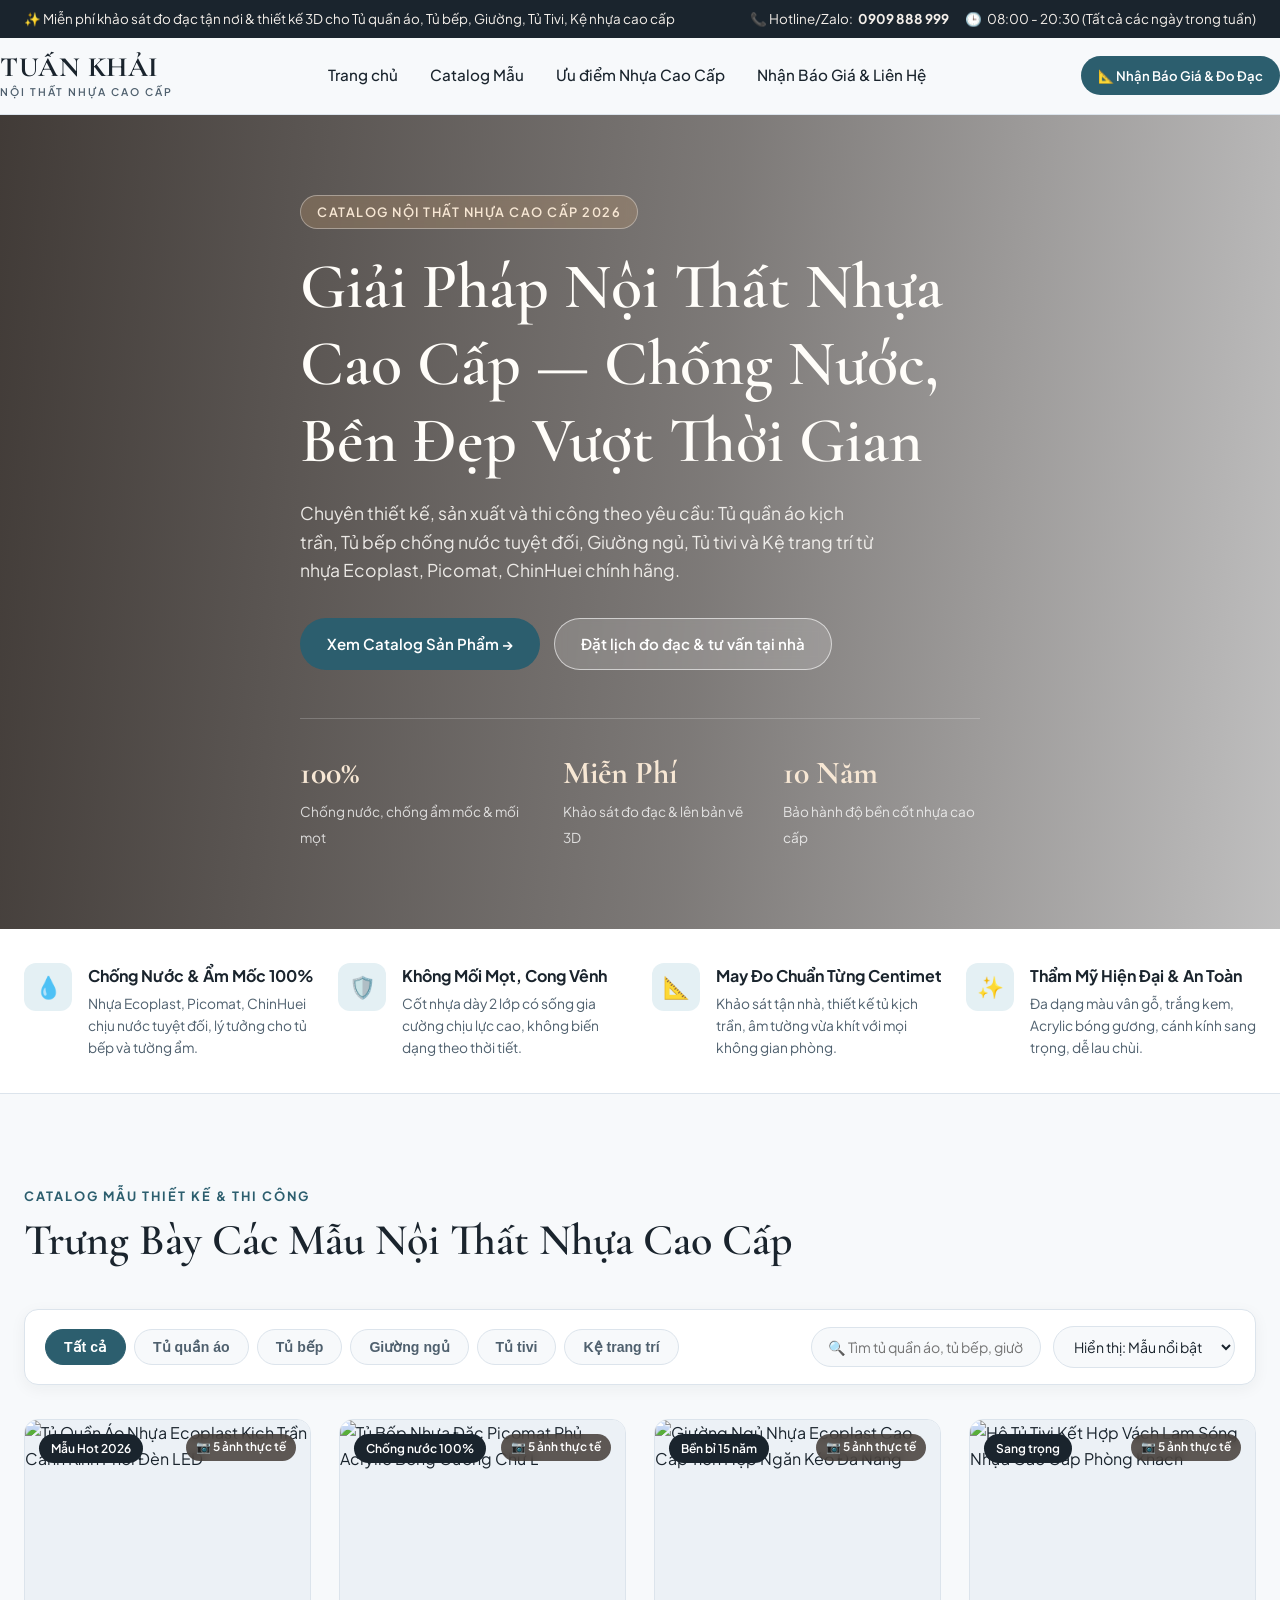
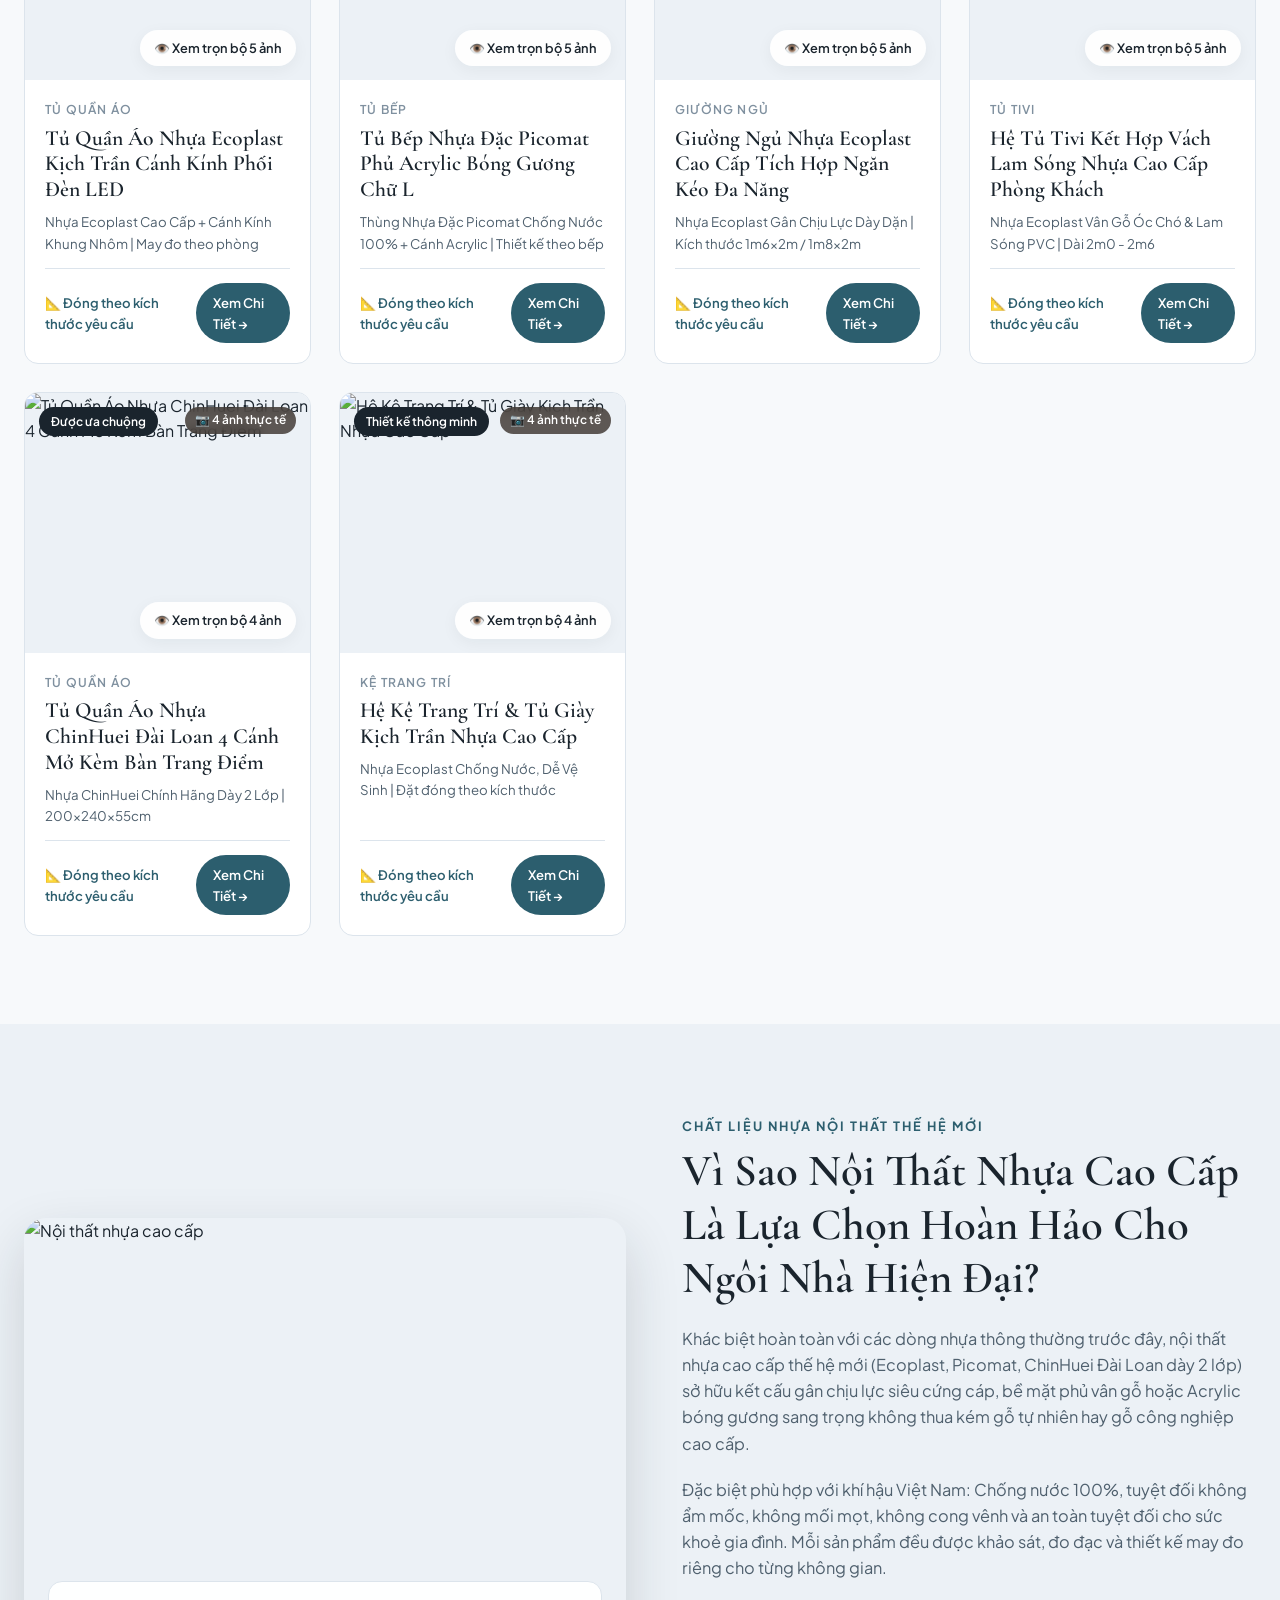
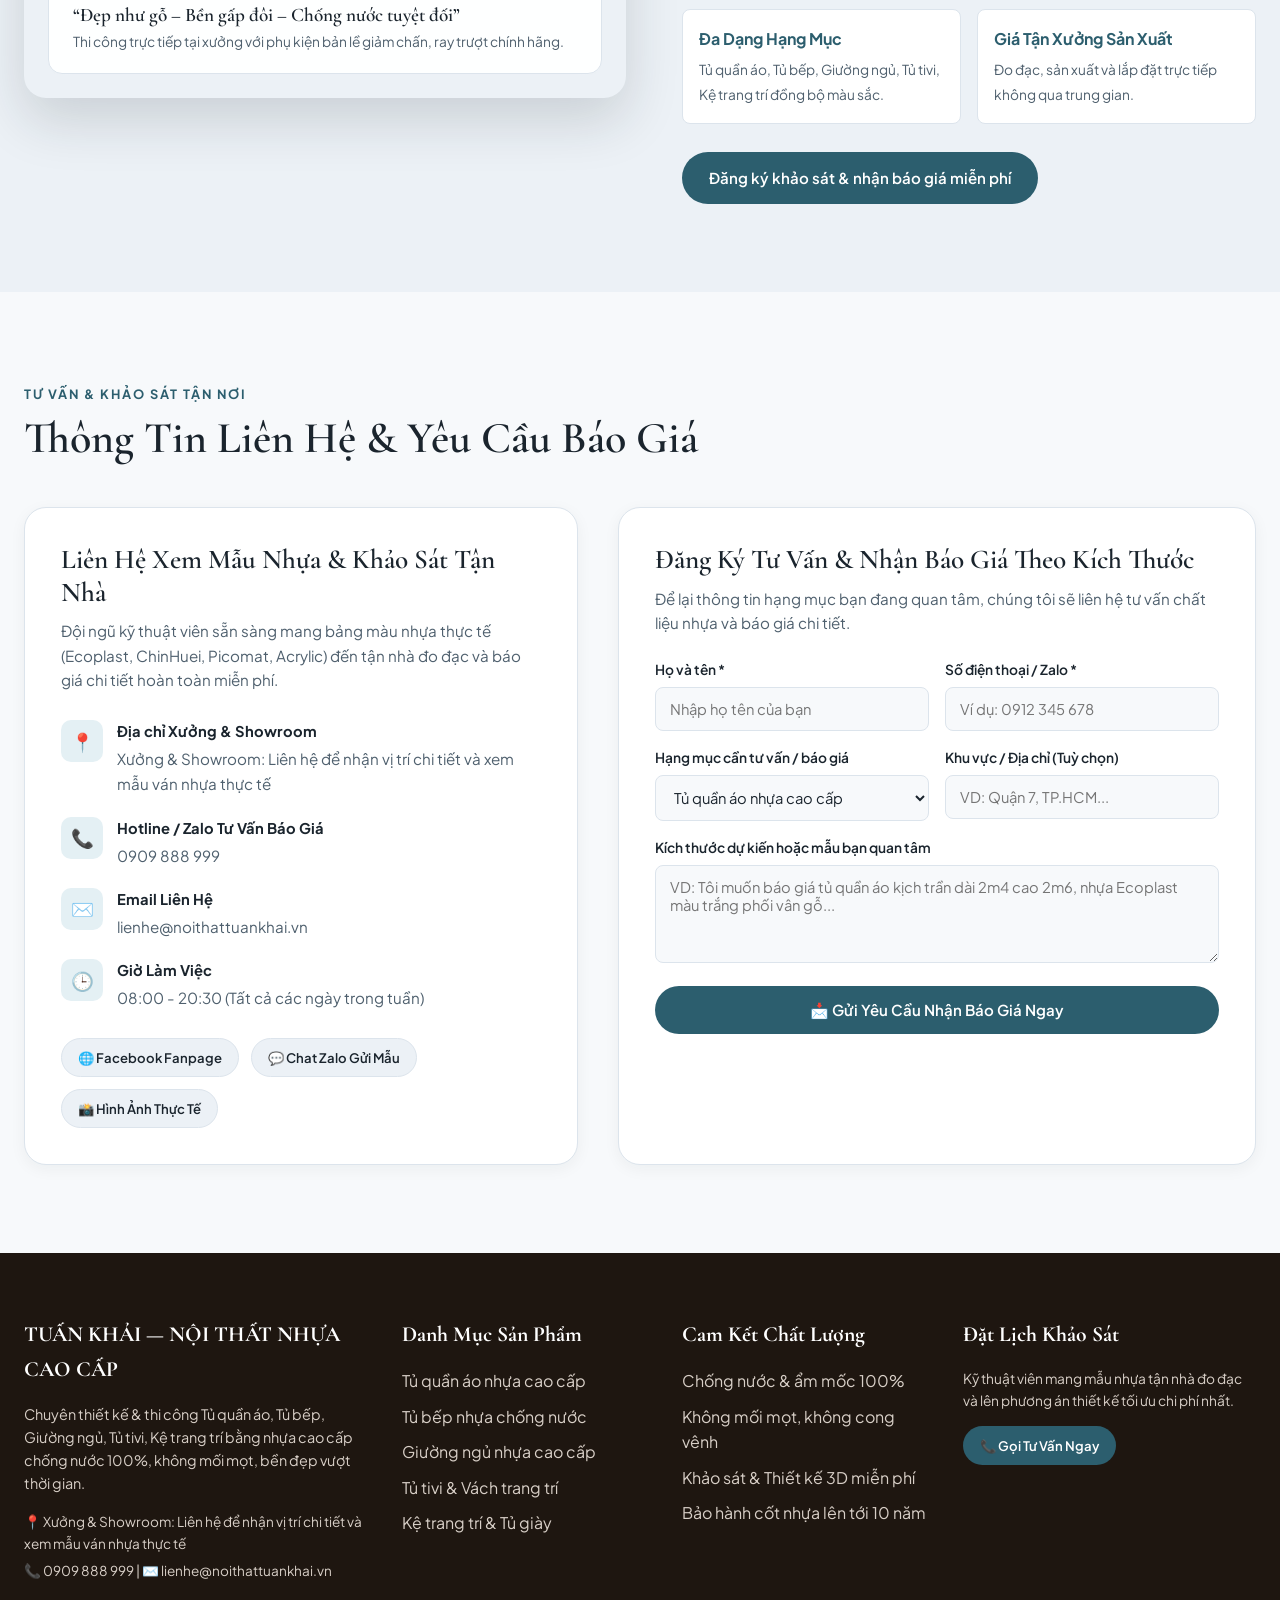
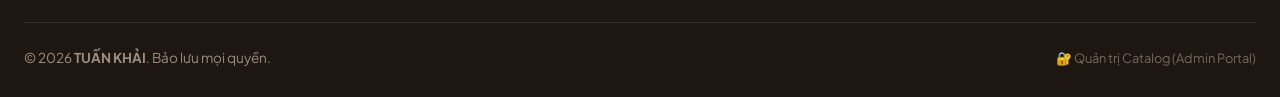
==== index.html @ 94fc36b9 "Add files via upload" ====
<!DOCTYPE html>
<html lang="vi">
<head>
  <meta charset="UTF-8" />
  <meta name="viewport" content="width=device-width, initial-scale=1.0" />
  <title id="pageTitle">TUẤN KHẢI — Catalog Nội Thất Nhựa Cao Cấp</title>
  <link rel="preconnect" href="https://fonts.googleapis.com">
  <link rel="preconnect" href="https://fonts.gstatic.com" crossorigin>
  <link href="https://fonts.googleapis.com/css2?family=Cormorant+Garamond:ital,wght@0,600;0,700;1,600&family=Plus+Jakarta+Sans:wght@400;500;600;700&display=swap" rel="stylesheet">
  <link rel="stylesheet" href="styles.css" />
</head>
<body>

  <!-- Top Announcement Bar -->
  <div class="topbar">
    <div class="container topbar-inner">
      <div id="topbarPromo">✨ Miễn phí khảo sát đo đạc tận nơi & thiết kế 3D cho Tủ quần áo, Tủ bếp, Giường, Tủ Tivi, Kệ nhựa cao cấp</div>
      <div class="topbar-contact">
        <span>📞 Hotline/Zalo: <strong id="topbarPhone">0909 888 999</strong></span>
        <span>🕒 <span id="topbarHours">08:00 - 20:30 (T2 - CN)</span></span>
      </div>
    </div>
  </div>

  <!-- Header & Navigation -->
  <header class="header">
    <div class="container navbar">
      <a href="#home" class="brand-logo">
        <img id="brandLogoImg" src="" alt="Logo" style="display: none;" />
        <div>
          <span id="brandNameText">TUẤN KHẢI</span>
          <span class="brand-subtitle" id="brandTaglineText">NỘI THẤT NHỰA CAO CẤP</span>
        </div>
      </a>

      <nav class="nav-links">
        <a href="#home">Trang chủ</a>
        <a href="#products">Catalog Mẫu</a>
        <a href="#story">Ưu điểm Nhựa Cao Cấp</a>
        <a href="#contact">Nhận Báo Giá & Liên Hệ</a>
      </nav>

      <div class="nav-actions">
        <a href="#contact" class="btn btn-primary btn-sm">
          📐 Nhận Báo Giá & Đo Đạc
        </a>
      </div>
    </div>
  </header>

  <!-- Hero Section -->
  <section class="hero" id="home">
    <div class="hero-overlay"></div>
    <div class="container hero-content">
      <span class="hero-badge" id="heroBadge">CATALOG NỘI THẤT NHỰA CAO CẤP 2026</span>
      <h1 id="heroTitle">Giải Pháp Nội Thất Nhựa Cao Cấp — Chống Nước, Bền Đẹp Vượt Thời Gian</h1>
      <p id="heroSubtitle">
        Chuyên thiết kế, sản xuất và thi công theo yêu cầu: Tủ quần áo kịch trần, Tủ bếp chống nước tuyệt đối, Giường ngủ, Tủ tivi và Kệ trang trí từ nhựa Ecoplast, Picomat, ChinHuei chính hãng.
      </p>
      <div class="hero-actions">
        <a href="#products" class="btn btn-primary">Xem Catalog Sản Phẩm →</a>
        <a href="#contact" class="btn btn-outline">Đặt lịch đo đạc & tư vấn tại nhà</a>
      </div>

      <div class="hero-stats">
        <div class="stat-item">
          <strong>100%</strong>
          <span>Chống nước, chống ẩm mốc & mối mọt</span>
        </div>
        <div class="stat-item">
          <strong>Miễn Phí</strong>
          <span>Khảo sát đo đạc & lên bản vẽ 3D</span>
        </div>
        <div class="stat-item">
          <strong>10 Năm</strong>
          <span>Bảo hành độ bền cốt nhựa cao cấp</span>
        </div>
      </div>
    </div>
  </section>

  <!-- Core Advantages of High-Grade Plastic Furniture -->
  <section class="features-strip">
    <div class="container features-grid">
      <div class="feature-box">
        <div class="feature-icon">💧</div>
        <div>
          <h4>Chống Nước & Ẩm Mốc 100%</h4>
          <p>Nhựa Ecoplast, Picomat, ChinHuei chịu nước tuyệt đối, lý tưởng cho tủ bếp và tường ẩm.</p>
        </div>
      </div>
      <div class="feature-box">
        <div class="feature-icon">🛡️</div>
        <div>
          <h4>Không Mối Mọt, Cong Vênh</h4>
          <p>Cốt nhựa dày 2 lớp có sống gia cường chịu lực cao, không biến dạng theo thời tiết.</p>
        </div>
      </div>
      <div class="feature-box">
        <div class="feature-icon">📐</div>
        <div>
          <h4>May Đo Chuẩn Từng Centimet</h4>
          <p>Khảo sát tận nhà, thiết kế tủ kịch trần, âm tường vừa khít với mọi không gian phòng.</p>
        </div>
      </div>
      <div class="feature-box">
        <div class="feature-icon">✨</div>
        <div>
          <h4>Thẩm Mỹ Hiện Đại & An Toàn</h4>
          <p>Đa dạng màu vân gỗ, trắng kem, Acrylic bóng gương, cánh kính sang trọng, dễ lau chùi.</p>
        </div>
      </div>
    </div>
  </section>

  <!-- Catalog Showcase Section -->
  <section class="section" id="products">
    <div class="container">
      <div class="section-header">
        <div>
          <span class="section-tag">CATALOG MẪU THIẾT Kế & THI CÔNG</span>
          <h2 class="section-title">Trưng Bày Các Mẫu Nội Thất Nhựa Cao Cấp</h2>
        </div>
      </div>

      <!-- Filter & Search Bar -->
      <div class="shop-toolbar">
        <div class="category-pills" id="categoryPills"></div>

        <div class="toolbar-controls">
          <div class="search-box">
            <input type="text" id="searchInput" placeholder="🔍 Tìm tủ quần áo, tủ bếp, giường, kệ..." />
          </div>
          <select class="sort-select" id="sortSelect">
            <option value="featured">Hiển thị: Mẫu nổi bật</option>
            <option value="newest">Mới cập nhật</option>
            <option value="name-asc">Tên mẫu: A → Z</option>
          </select>
        </div>
      </div>

      <!-- Catalog Products Grid -->
      <div class="products-grid" id="productsGrid"></div>
    </div>
  </section>

  <!-- Material & Brand Story Section -->
  <section class="section section-alt" id="story">
    <div class="container story-grid">
      <div class="story-image-wrap">
        <img id="storyImage" src="" alt="Nội thất nhựa cao cấp" />
        <div class="story-floating-card">
          <strong class="serif" style="font-size: 1.2rem;">“Đẹp như gỗ – Bền gấp đôi – Chống nước tuyệt đối”</strong>
          <p style="font-size: 0.86rem; color: var(--text-secondary); margin-top: 4px;">
            Thi công trực tiếp tại xưởng với phụ kiện bản lề giảm chấn, ray trượt chính hãng.
          </p>
        </div>
      </div>

      <div class="story-content">
        <span class="section-tag">CHẤT LIỆU NHỰA NỘI THẤT THẾ HỆ MỚI</span>
        <h2 id="storyTitle">Vì Sao Nội Thất Nhựa Cao Cấp Là Lựa Chọn Hoàn Hảo Cho Ngôi Nhà Hiện Đại?</h2>
        <p id="storyParagraph1">
          Khác biệt hoàn toàn với các dòng nhựa thông thường trước đây, nội thất nhựa cao cấp thế hệ mới (Ecoplast, Picomat, ChinHuei Đài Loan dày 2 lớp) sở hữu kết cấu gân chịu lực siêu cứng cáp, bề mặt phủ vân gỗ hoặc Acrylic bóng gương sang trọng.
        </p>
        <p id="storyParagraph2">
          Đặc biệt phù hợp với khí hậu Việt Nam: Chống nước 100%, tuyệt đối không ẩm mốc, không mối mọt, không cong vênh và an toàn tuyệt đối cho sức khoẻ gia đình.
        </p>

        <div class="story-highlights">
          <div class="highlight-item">
            <strong>Đa Dạng Hạng Mục</strong>
            <span style="font-size: 0.86rem; color: var(--text-secondary);">Tủ quần áo, Tủ bếp, Giường ngủ, Tủ tivi, Kệ trang trí đồng bộ màu sắc.</span>
          </div>
          <div class="highlight-item">
            <strong>Giá Tận Xưởng Sản Xuất</strong>
            <span style="font-size: 0.86rem; color: var(--text-secondary);">Đo đạc, sản xuất và lắp đặt trực tiếp không qua trung gian.</span>
          </div>
        </div>

        <a href="#contact" class="btn btn-primary">Đăng ký khảo sát & nhận báo giá miễn phí</a>
      </div>
    </div>
  </section>

  <!-- Contact & Quote Request Section -->
  <section class="section" id="contact">
    <div class="container">
      <div class="section-header">
        <div>
          <span class="section-tag">TƯ VẤN & KHẢO SÁT TẬN NƠI</span>
          <h2 class="section-title">Thông Tin Liên Hệ & Yêu Cầu Báo Giá</h2>
        </div>
      </div>

      <div class="contact-grid">
        <!-- Contact Information Card -->
        <div class="contact-info-card">
          <h3 style="font-size: 1.7rem; margin-bottom: 10px;">Liên Hệ Xem Mẫu Nhựa & Khảo Sát Tận Nhà</h3>
          <p style="color: var(--text-secondary); font-size: 0.95rem;">
            Đội ngũ kỹ thuật viên sẵn sàng mang bảng màu nhựa thực tế (Ecoplast, ChinHuei, Picomat, Acrylic) đến tận nhà đo đạc và báo giá chi tiết hoàn toàn miễn phí.
          </p>

          <div class="contact-list">
            <div class="contact-item">
              <div class="contact-item-icon">📍</div>
              <div>
                <strong>Địa chỉ Xưởng & Showroom</strong>
                <span id="contactAddress">Xưởng & Showroom: Liên hệ để nhận vị trí chi tiết và xem mẫu ván nhựa thực tế</span>
              </div>
            </div>

            <div class="contact-item">
              <div class="contact-item-icon">📞</div>
              <div>
                <strong>Hotline / Zalo Tư Vấn Báo Giá</strong>
                <a href="tel:0909888999" id="contactPhone">0909 888 999</a>
              </div>
            </div>

            <div class="contact-item">
              <div class="contact-item-icon">✉️</div>
              <div>
                <strong>Email Liên Hệ</strong>
                <a href="mailto:lienhe@noithattuankhai.vn" id="contactEmail">lienhe@noithattuankhai.vn</a>
              </div>
            </div>

            <div class="contact-item">
              <div class="contact-item-icon">🕒</div>
              <div>
                <strong>Giờ Làm Việc</strong>
                <span id="contactHours">08:00 - 20:30 (Tất cả các ngày trong tuần)</span>
              </div>
            </div>
          </div>

          <div class="social-links">
            <a href="#" id="socialFacebook" target="_blank" class="btn btn-secondary btn-sm">🌐 Facebook Fanpage</a>
            <a href="#" id="socialZalo" target="_blank" class="btn btn-secondary btn-sm">💬 Chat Zalo Gửi Mẫu</a>
            <a href="#" id="socialInstagram" target="_blank" class="btn btn-secondary btn-sm">📸 Hình Ảnh Thực Tế</a>
          </div>
        </div>

        <!-- Consultation / Quote Request Form -->
        <div class="contact-form-card">
          <h3 style="font-size: 1.7rem; margin-bottom: 10px;">Đăng Ký Tư Vấn & Nhận Báo Giá Theo Kích Thước</h3>
          <p style="color: var(--text-secondary); font-size: 0.95rem; margin-bottom: 24px;">
            Để lại thông tin hạng mục bạn đang quan tâm, chúng tôi sẽ liên hệ tư vấn chất liệu nhựa và báo giá chi tiết.
          </p>

          <form id="consultationForm">
            <div class="form-row">
              <div class="form-group">
                <label for="inqName">Họ và tên *</label>
                <input type="text" id="inqName" required placeholder="Nhập họ tên của bạn" />
              </div>
              <div class="form-group">
                <label for="inqPhone">Số điện thoại / Zalo *</label>
                <input type="tel" id="inqPhone" required placeholder="Ví dụ: 0912 345 678" />
              </div>
            </div>

            <div class="form-row">
              <div class="form-group">
                <label for="inqService">Hạng mục cần tư vấn / báo giá</label>
                <select id="inqService">
                  <option value="Tủ quần áo nhựa cao cấp">Tủ quần áo nhựa cao cấp</option>
                  <option value="Tủ bếp nhựa chống nước">Tủ bếp nhựa chống nước</option>
                  <option value="Giường ngủ nhựa cao cấp">Giường ngủ nhựa cao cấp</option>
                  <option value="Tủ tivi & Vách phòng khách">Tủ tivi & Vách phòng khách</option>
                  <option value="Kệ trang trí / Tủ giày">Kệ trang trí / Tủ giày</option>
                  <option value="Thi công trọn gói nhiều hạng mục">Thi công trọn gói nhiều hạng mục</option>
                </select>
              </div>
              <div class="form-group">
                <label for="inqEmail">Khu vực / Địa chỉ (Tuỳ chọn)</label>
                <input type="text" id="inqEmail" placeholder="VD: Quận 7, TP.HCM..." />
              </div>
            </div>

            <div class="form-group">
              <label for="inqMessage">Kích thước dự kiến hoặc mẫu bạn quan tâm</label>
              <textarea id="inqMessage" rows="4" placeholder="VD: Tôi muốn báo giá tủ quần áo kịch trần dài 2m4 cao 2m6, nhựa Ecoplast màu trắng phối vân gỗ..."></textarea>
            </div>

            <button type="submit" class="btn btn-primary" style="width: 100%;">
              📩 Gửi Yêu Cầu Nhận Báo Giá Ngay
            </button>
          </form>
        </div>
      </div>
    </div>
  </section>

  <!-- Footer -->
  <footer class="footer">
    <div class="container">
      <div class="footer-grid">
        <div>
          <h4 id="footerBrandName">TUẤN KHẢI — NỘI THẤT NHỰA CAO CẤP</h4>
          <p style="font-size: 0.9rem; margin-bottom: 16px;" id="footerDesc">
            Chuyên thiết kế & thi công Tủ quần áo, Tủ bếp, Giường ngủ, Tủ tivi, Kệ trang trí bằng nhựa cao cấp chống nước 100%, không mối mọt, bền đẹp vượt thời gian.
          </p>
          <p style="font-size: 0.85rem;">📍 <span id="footerAddress">Xưởng & Showroom Nội Thất Nhựa Cao Cấp</span></p>
          <p style="font-size: 0.85rem; margin-top: 6px;">📞 <span id="footerPhone">0909 888 999</span> | ✉️ <span id="footerEmail">lienhe@noithattuankhai.vn</span></p>
        </div>

        <div>
          <h4>Danh Mục Sản Phẩm</h4>
          <ul>
            <li><a href="#products" data-filter="Tủ quần áo">Tủ quần áo nhựa cao cấp</a></li>
            <li><a href="#products" data-filter="Tủ bếp">Tủ bếp nhựa chống nước</a></li>
            <li><a href="#products" data-filter="Giường ngủ">Giường ngủ nhựa cao cấp</a></li>
            <li><a href="#products" data-filter="Tủ tivi">Tủ tivi & Vách trang trí</a></li>
            <li><a href="#products" data-filter="Kệ trang trí">Kệ trang trí & Tủ giày</a></li>
          </ul>
        </div>

        <div>
          <h4>Cam Kết Chất Lượng</h4>
          <ul>
            <li><a href="#story">Chống nước & ẩm mốc 100%</a></li>
            <li><a href="#story">Không mối mọt, không cong vênh</a></li>
            <li><a href="#contact">Khảo sát & Thiết kế 3D miễn phí</a></li>
            <li><a href="#contact">Bảo hành cốt nhựa lên tới 10 năm</a></li>
          </ul>
        </div>

        <div>
          <h4>Đặt Lịch Khảo Sát</h4>
          <p style="font-size: 0.86rem; margin-bottom: 14px;">
            Kỹ thuật viên mang mẫu nhựa tận nhà đo đạc và lên phương án thiết kế tối ưu chi phí nhất.
          </p>
          <a href="#contact" class="btn btn-primary btn-sm">📞 Gọi Tư Vấn Ngay</a>
        </div>
      </div>

      <div class="footer-bottom">
        <span>© 2026 <strong id="copyrightBrand">TUẤN KHẢI</strong>. Bảo lưu mọi quyền.</span>
        <a href="admin.html" style="color: #786A5E; font-size: 0.8rem;">🔐 Quản trị Catalog (Admin Portal)</a>
      </div>
    </div>
  </footer>

  <!-- Toast Notification -->
  <div class="toast" id="toast">Thông báo</div>

  <script src="app.js"></script>
</body>
</html>
---- styles.css ----
:root {
  --bg-primary: #F7F9FB;
  --bg-secondary: #ECF1F6;
  --bg-card: #FFFFFF;
  --text-primary: #1A242D;
  --text-secondary: #4F606E;
  --text-muted: #7F909F;
  --accent-primary: #2C5E6E;
  --accent-hover: #1F4552;
  --accent-light: #E4F0F4;
  --accent-gold: #C89B65;
  --border-color: #DCE4EC;
  --success: #247A4D;
  --danger: #C93B2B;
  --shadow-sm: 0 4px 16px rgba(26, 36, 45, 0.05);
  --shadow-md: 0 12px 32px rgba(26, 36, 45, 0.09);
  --shadow-lg: 0 22px 54px rgba(26, 36, 45, 0.16);
  --radius-sm: 8px;
  --radius-md: 14px;
  --radius-lg: 22px;
  --font-serif: 'Cormorant Garamond', Georgia, serif;
  --font-sans: 'Plus Jakarta Sans', -apple-system, BlinkMacSystemFont, sans-serif;
  --transition: all 0.3s cubic-bezier(0.25, 0.8, 0.25, 1);
}

* {
  box-sizing: border-box;
  margin: 0;
  padding: 0;
}

html {
  scroll-behavior: smooth;
}

body {
  font-family: var(--font-sans);
  background-color: var(--bg-primary);
  color: var(--text-primary);
  line-height: 1.6;
  overflow-x: hidden;
}

/* Hide all admin-only controls when user is NOT logged in as Admin */
body:not(.is-admin) .admin-only {
  display: none !important;
}

body.is-admin .guest-only {
  display: none !important;
}

/* Admin Sticky Control Bar when logged in */
.admin-Control-bar {
  background: linear-gradient(90deg, #1B130E 0%, #332218 100%);
  color: #FFFDF9;
  padding: 10px 0;
  border-bottom: 2px solid var(--accent-gold);
  font-size: 0.86rem;
  z-index: 150;
}

.admin-bar-inner {
  display: flex;
  justify-content: space-between;
  align-items: center;
  flex-wrap: wrap;
  gap: 12px;
}

.admin-badge-pill {
  display: inline-flex;
  align-items: center;
  gap: 8px;
  background: rgba(197, 155, 109, 0.22);
  border: 1px solid var(--accent-gold);
  color: #F7E7D4;
  padding: 4px 12px;
  border-radius: 999px;
  font-weight: 600;
}

.admin-bar-actions {
  display: flex;
  align-items: center;
  gap: 10px;
  flex-wrap: wrap;
}

.admin-bar-btn {
  background: rgba(255, 255, 255, 0.12);
  color: #fff;
  border: 1px solid rgba(255, 255, 255, 0.25);
  padding: 6px 14px;
  border-radius: 999px;
  font-size: 0.82rem;
  font-weight: 600;
  cursor: pointer;
  transition: var(--transition);
  font-family: var(--font-sans);
}

.admin-bar-btn:hover {
  background: var(--accent-primary);
  border-color: var(--accent-primary);
}

.admin-bar-btn.primary {
  background: var(--accent-gold);
  color: #1E1610;
  border-color: var(--accent-gold);
}

.admin-bar-btn.primary:hover {
  background: #d8b082;
}

.admin-bar-btn.logout {
  background: rgba(201, 59, 43, 0.25);
  border-color: rgba(201, 59, 43, 0.6);
  color: #FFD3CF;
}

.admin-bar-btn.logout:hover {
  background: var(--danger);
  color: #fff;
}

/* Typography */
h1, h2, h3, .serif {
  font-family: var(--font-serif);
  font-weight: 600;
  line-height: 1.2;
}

a {
  text-decoration: none;
  color: inherit;
  transition: var(--transition);
}

ul {
  list-style: none;
}

img {
  max-width: 100%;
  display: block;
}

.container {
  max-width: 1280px;
  margin: 0 auto;
  padding: 0 24px;
}

/* Top Announcement Bar */
.topbar {
  background-color: var(--text-primary);
  color: #F4EFEA;
  font-size: 0.84rem;
  padding: 8px 0;
}

.topbar-inner {
  display: flex;
  justify-content: space-between;
  align-items: center;
  flex-wrap: wrap;
  gap: 8px 16px;
}

.topbar-contact {
  display: flex;
  gap: 16px;
  align-items: center;
  flex-wrap: wrap;
}

.topbar-contact span {
  display: inline-flex;
  align-items: center;
  gap: 5px;
  white-space: nowrap;
}

/* Header & Navbar */
.header {
  position: sticky;
  top: 0;
  z-index: 100;
  background: rgba(247, 249, 251, 0.95);
  backdrop-filter: blur(12px);
  border-bottom: 1px solid var(--border-color);
  transition: var(--transition);
}

.navbar {
  display: flex;
  align-items: center;
  justify-content: space-between;
  min-height: 76px;
  height: auto;
  padding: 10px 0;
  gap: 12px;
}

.brand-logo {
  display: flex;
  align-items: center;
  gap: 10px;
  font-family: var(--font-serif);
  font-size: 1.75rem;
  font-weight: 700;
  color: var(--text-primary);
  letter-spacing: 0.5px;
  line-height: 1.1;
  flex-shrink: 0;
}

.brand-logo #brandNameText {
  display: block;
  white-space: nowrap;
  line-height: 1.1;
}

.brand-logo img {
  height: 44px;
  width: auto;
  max-width: 130px;
  object-fit: contain;
  border-radius: 6px;
  flex-shrink: 0;
}

.brand-subtitle {
  display: block;
  font-family: var(--font-sans);
  font-size: 0.66rem;
  text-transform: uppercase;
  letter-spacing: 2px;
  color: var(--text-secondary);
  font-weight: 600;
  margin-top: 3px;
  line-height: 1.2;
  white-space: nowrap;
}

.nav-links {
  display: flex;
  align-items: center;
  gap: 32px;
}

.nav-links a {
  font-size: 0.95rem;
  font-weight: 500;
  color: var(--text-primary);
  position: relative;
  padding: 4px 0;
}

.nav-links a::after {
  content: '';
  position: absolute;
  bottom: 0;
  left: 0;
  width: 0;
  height: 2px;
  background: var(--accent-primary);
  transition: var(--transition);
}

.nav-links a:hover {
  color: var(--accent-primary);
}

.nav-links a:hover::after {
  width: 100%;
}

.nav-actions {
  display: flex;
  align-items: center;
  gap: 12px;
}

.icon-btn {
  position: relative;
  display: inline-flex;
  align-items: center;
  justify-content: center;
  gap: 8px;
  background: var(--bg-card);
  border: 1px solid var(--border-color);
  color: var(--text-primary);
  padding: 10px 16px;
  border-radius: 999px;
  font-family: var(--font-sans);
  font-size: 0.88rem;
  font-weight: 600;
  cursor: pointer;
  transition: var(--transition);
}

.icon-btn:hover {
  border-color: var(--accent-primary);
  color: var(--accent-primary);
  transform: translateY(-1px);
  box-shadow: var(--shadow-sm);
}

.admin-toggle-btn {
  background: var(--accent-light);
  border-color: var(--accent-gold);
  color: var(--accent-primary);
}

.cart-badge {
  background: var(--accent-primary);
  color: #fff;
  font-size: 0.72rem;
  font-weight: 700;
  min-width: 20px;
  height: 20px;
  border-radius: 999px;
  display: inline-flex;
  align-items: center;
  justify-content: center;
  padding: 0 6px;
}

/* Buttons */
.btn {
  display: inline-flex;
  align-items: center;
  justify-content: center;
  gap: 8px;
  padding: 13px 26px;
  border-radius: 999px;
  font-family: var(--font-sans);
  font-size: 0.94rem;
  font-weight: 600;
  cursor: pointer;
  border: 1px solid transparent;
  transition: var(--transition);
}

.btn-primary {
  background: var(--accent-primary);
  color: #fff;
}

.btn-primary:hover {
  background: var(--accent-hover);
  transform: translateY(-2px);
  box-shadow: 0 8px 20px rgba(140, 88, 58, 0.3);
}

.btn-outline {
  background: rgba(255, 255, 255, 0.15);
  color: #fff;
  border-color: rgba(255, 255, 255, 0.6);
  backdrop-filter: blur(6px);
}

.btn-outline:hover {
  background: #fff;
  color: var(--text-primary);
}

.btn-secondary {
  background: var(--bg-secondary);
  color: var(--text-primary);
  border-color: var(--border-color);
}

.btn-secondary:hover {
  background: var(--border-color);
}

.btn-sm {
  padding: 8px 16px;
  font-size: 0.82rem;
}

.btn-danger {
  background: #FDF2F1;
  color: var(--danger);
  border-color: #F5C6C2;
}

.btn-danger:hover {
  background: var(--danger);
  color: #fff;
}

/* Hero Section */
.hero {
  position: relative;
  min-height: 620px;
  display: flex;
  align-items: center;
  background-size: cover;
  background-position: center;
  background-repeat: no-repeat;
  color: #fff;
  overflow: hidden;
}

.hero-overlay {
  position: absolute;
  inset: 0;
  background: linear-gradient(95deg, rgba(25, 17, 12, 0.82) 0%, rgba(25, 17, 12, 0.55) 55%, rgba(25, 17, 12, 0.25) 100%);
  z-index: 1;
}

.hero-content {
  position: relative;
  z-index: 2;
  max-width: 680px;
  padding: 80px 0;
}

.hero-badge {
  display: inline-block;
  padding: 6px 16px;
  border-radius: 999px;
  background: rgba(197, 155, 109, 0.28);
  border: 1px solid rgba(255, 255, 255, 0.35);
  color: #F7E7D4;
  font-size: 0.8rem;
  font-weight: 600;
  letter-spacing: 1.5px;
  text-transform: uppercase;
  margin-bottom: 20px;
  backdrop-filter: blur(6px);
}

.hero h1 {
  font-size: clamp(2.6rem, 5vw, 4.2rem);
  margin-bottom: 20px;
  color: #FFFDF9;
}

.hero p {
  font-size: 1.1rem;
  color: rgba(255, 253, 249, 0.88);
  margin-bottom: 34px;
  max-width: 580px;
}

.hero-actions {
  display: flex;
  gap: 14px;
  flex-wrap: wrap;
}

.hero-stats {
  display: flex;
  gap: 40px;
  margin-top: 48px;
  padding-top: 28px;
  border-top: 1px solid rgba(255, 255, 255, 0.2);
}

.stat-item strong {
  display: block;
  font-family: var(--font-serif);
  font-size: 2rem;
  color: #F7E7D4;
}

.stat-item span {
  font-size: 0.85rem;
  color: rgba(255, 255, 255, 0.78);
}

/* Section Headers */
.section {
  padding: 88px 0;
}

.section-alt {
  background-color: var(--bg-secondary);
}

.section-header {
  display: flex;
  justify-content: space-between;
  align-items: flex-end;
  margin-bottom: 42px;
  flex-wrap: wrap;
  gap: 20px;
}

.section-tag {
  display: inline-block;
  color: var(--accent-primary);
  font-size: 0.8rem;
  font-weight: 700;
  text-transform: uppercase;
  letter-spacing: 2px;
  margin-bottom: 8px;
}

.section-title {
  font-size: clamp(2rem, 3.5vw, 2.75rem);
  color: var(--text-primary);
}

/* Features Bar */
.features-strip {
  background: var(--bg-card);
  border-bottom: 1px solid var(--border-color);
  padding: 34px 0;
}

.features-grid {
  display: grid;
  grid-template-columns: repeat(auto-fit, minmax(230px, 1fr));
  gap: 24px;
}

.feature-box {
  display: flex;
  align-items: flex-start;
  gap: 16px;
}

.feature-icon {
  width: 48px;
  height: 48px;
  border-radius: 12px;
  background: var(--accent-light);
  color: var(--accent-primary);
  display: flex;
  align-items: center;
  justify-content: center;
  font-size: 1.35rem;
  flex-shrink: 0;
}

.feature-box h4 {
  font-size: 1rem;
  margin-bottom: 4px;
}

.feature-box p {
  font-size: 0.86rem;
  color: var(--text-secondary);
}

/* Filter & Search Toolbar */
.shop-toolbar {
  display: flex;
  justify-content: space-between;
  align-items: center;
  flex-wrap: wrap;
  gap: 16px;
  margin-bottom: 34px;
  background: var(--bg-card);
  padding: 16px 20px;
  border-radius: var(--radius-md);
  border: 1px solid var(--border-color);
  box-shadow: var(--shadow-sm);
}

.category-pills {
  display: flex;
  gap: 8px;
  flex-wrap: wrap;
}

.category-pill {
  padding: 9px 18px;
  border-radius: 999px;
  font-size: 0.88rem;
  font-weight: 600;
  background: var(--bg-primary);
  color: var(--text-secondary);
  border: 1px solid var(--border-color);
  cursor: pointer;
  transition: var(--transition);
}

.category-pill:hover,
.category-pill.active {
  background: var(--accent-primary);
  color: #fff;
  border-color: var(--accent-primary);
}

.toolbar-controls {
  display: flex;
  gap: 12px;
  align-items: center;
  flex-wrap: wrap;
}

.search-box {
  position: relative;
}

.search-box input,
.sort-select {
  padding: 10px 16px;
  border-radius: 999px;
  border: 1px solid var(--border-color);
  background: var(--bg-primary);
  font-family: var(--font-sans);
  font-size: 0.88rem;
  color: var(--text-primary);
  outline: none;
  transition: var(--transition);
}

.search-box input {
  min-width: 230px;
}

.search-box input:focus,
.sort-select:focus {
  border-color: var(--accent-primary);
  background: #fff;
}

/* Product Grid */
.products-grid {
  display: grid;
  grid-template-columns: repeat(auto-fill, minmax(285px, 1fr));
  gap: 28px;
}

.product-card {
  background: var(--bg-card);
  border-radius: var(--radius-md);
  border: 1px solid var(--border-color);
  overflow: hidden;
  transition: var(--transition);
  display: flex;
  flex-direction: column;
  position: relative;
}

.product-card:hover {
  transform: translateY(-6px);
  box-shadow: var(--shadow-md);
}

.product-media {
  position: relative;
  height: 260px;
  overflow: hidden;
  background: var(--bg-secondary);
}

.product-media img {
  width: 100%;
  height: 100%;
  object-fit: cover;
  transition: transform 0.6s ease;
}

.product-card:hover .product-media img {
  transform: scale(1.06);
}

.product-badge {
  position: absolute;
  top: 14px;
  left: 14px;
  background: var(--text-primary);
  color: #fff;
  font-size: 0.75rem;
  font-weight: 600;
  padding: 5px 12px;
  border-radius: 999px;
  z-index: 2;
}

.product-badge.sale {
  background: var(--accent-primary);
}

.product-quick-actions {
  position: absolute;
  bottom: 14px;
  right: 14px;
  display: flex;
  gap: 8px;
  z-index: 2;
}

.quick-btn {
  background: rgba(255, 255, 255, 0.94);
  color: var(--text-primary);
  border: none;
  padding: 8px 14px;
  border-radius: 999px;
  font-size: 0.8rem;
  font-weight: 600;
  cursor: pointer;
  box-shadow: var(--shadow-sm);
  transition: var(--transition);
}

.quick-btn:hover {
  background: var(--accent-primary);
  color: #fff;
}

.product-body {
  padding: 20px;
  display: flex;
  flex-direction: column;
  flex: 1;
}

.product-category {
  font-size: 0.76rem;
  text-transform: uppercase;
  letter-spacing: 1.2px;
  color: var(--text-muted);
  font-weight: 600;
  margin-bottom: 6px;
}

.product-title {
  font-family: var(--font-serif);
  font-size: 1.35rem;
  margin-bottom: 8px;
  color: var(--text-primary);
  cursor: pointer;
}

.product-title:hover {
  color: var(--accent-primary);
}

.product-meta {
  font-size: 0.83rem;
  color: var(--text-secondary);
  margin-bottom: 14px;
}

.product-footer {
  margin-top: auto;
  padding-top: 14px;
  border-top: 1px solid var(--border-color);
  display: flex;
  align-items: center;
  justify-content: space-between;
  gap: 10px;
}

.price-wrap {
  display: flex;
  flex-direction: column;
}

.price-current {
  font-size: 1.12rem;
  font-weight: 700;
  color: var(--accent-primary);
}

.price-old {
  font-size: 0.8rem;
  color: var(--text-muted);
  text-decoration: line-through;
}

/* Brand Story / Background Section */
.story-grid {
  display: grid;
  grid-template-columns: 1.05fr 1fr;
  gap: 56px;
  align-items: center;
}

.story-image-wrap {
  position: relative;
  border-radius: var(--radius-lg);
  overflow: hidden;
  box-shadow: var(--shadow-lg);
}

.story-image-wrap img {
  width: 100%;
  height: 480px;
  object-fit: cover;
}

.story-floating-card {
  position: absolute;
  bottom: 24px;
  left: 24px;
  right: 24px;
  background: rgba(255, 255, 255, 0.94);
  backdrop-filter: blur(10px);
  padding: 20px 24px;
  border-radius: var(--radius-md);
  border: 1px solid var(--border-color);
}

.story-content h2 {
  font-size: clamp(2rem, 3.5vw, 2.8rem);
  margin-bottom: 20px;
}

.story-content p {
  color: var(--text-secondary);
  margin-bottom: 20px;
  font-size: 1.02rem;
}

.story-highlights {
  display: grid;
  grid-template-columns: 1fr 1fr;
  gap: 16px;
  margin: 28px 0;
}

.highlight-item {
  background: var(--bg-card);
  padding: 16px;
  border-radius: var(--radius-sm);
  border: 1px solid var(--border-color);
}

.highlight-item strong {
  display: block;
  color: var(--accent-primary);
  margin-bottom: 4px;
}

/* Contact Section */
.contact-grid {
  display: grid;
  grid-template-columns: 1fr 1.15fr;
  gap: 40px;
}

.contact-info-card,
.contact-form-card {
  background: var(--bg-card);
  padding: 36px;
  border-radius: var(--radius-lg);
  border: 1px solid var(--border-color);
  box-shadow: var(--shadow-sm);
}

.contact-list {
  display: flex;
  flex-direction: column;
  gap: 20px;
  margin: 28px 0;
}

.contact-item {
  display: flex;
  gap: 14px;
  align-items: flex-start;
}

.contact-item-icon {
  width: 42px;
  height: 42px;
  border-radius: 10px;
  background: var(--accent-light);
  color: var(--accent-primary);
  display: flex;
  align-items: center;
  justify-content: center;
  flex-shrink: 0;
  font-size: 1.15rem;
}

.contact-item strong {
  display: block;
  font-size: 0.92rem;
  margin-bottom: 2px;
}

.contact-item span,
.contact-item a {
  color: var(--text-secondary);
  font-size: 0.95rem;
}

.social-links {
  display: flex;
  gap: 12px;
  flex-wrap: wrap;
  margin-top: 20px;
}

/* Forms */
.form-group {
  margin-bottom: 16px;
}

.form-row {
  display: grid;
  grid-template-columns: 1fr 1fr;
  gap: 16px;
}

.form-group label {
  display: block;
  font-size: 0.86rem;
  font-weight: 600;
  margin-bottom: 6px;
  color: var(--text-primary);
}

.form-group input,
.form-group select,
.form-group textarea {
  width: 100%;
  padding: 12px 14px;
  border: 1px solid var(--border-color);
  border-radius: var(--radius-sm);
  background: var(--bg-primary);
  font-family: var(--font-sans);
  font-size: 0.92rem;
  color: var(--text-primary);
  outline: none;
  transition: var(--transition);
}

.form-group input:focus,
.form-group select:focus,
.form-group textarea:focus {
  border-color: var(--accent-primary);
  background: #fff;
}

/* Footer */
.footer {
  background: #1E1610;
  color: #D8CFC7;
  padding: 64px 0 28px;
}

.footer-grid {
  display: grid;
  grid-template-columns: 1.4fr 1fr 1fr 1.2fr;
  gap: 36px;
  padding-bottom: 40px;
  border-bottom: 1px solid rgba(255, 255, 255, 0.1);
}

.footer h4 {
  color: #fff;
  font-family: var(--font-serif);
  font-size: 1.35rem;
  margin-bottom: 16px;
}

.footer ul li {
  margin-bottom: 10px;
}

.footer ul li a:hover {
  color: var(--accent-gold);
}

.footer-bottom {
  padding-top: 24px;
  display: flex;
  justify-content: space-between;
  align-items: center;
  font-size: 0.85rem;
  color: #9C8E82;
  flex-wrap: wrap;
  gap: 12px;
}

/* Modals & Drawers */
.backdrop {
  position: fixed;
  inset: 0;
  background: rgba(24, 16, 11, 0.6);
  backdrop-filter: blur(4px);
  z-index: 200;
  opacity: 0;
  pointer-events: none;
  transition: var(--transition);
}

.backdrop.open {
  opacity: 1;
  pointer-events: auto;
}

.drawer {
  position: fixed;
  top: 0;
  right: 0;
  width: 100%;
  max-width: 460px;
  height: 100vh;
  background: var(--bg-card);
  z-index: 210;
  transform: translateX(100%);
  transition: transform 0.35s cubic-bezier(0.25, 0.8, 0.25, 1);
  display: flex;
  flex-direction: column;
  box-shadow: var(--shadow-lg);
}

.drawer.drawer-wide {
  max-width: 960px;
}

.drawer.open {
  transform: translateX(0);
}

.drawer-header {
  padding: 20px 24px;
  border-bottom: 1px solid var(--border-color);
  display: flex;
  justify-content: space-between;
  align-items: center;
  background: var(--bg-primary);
}

.drawer-header h3 {
  font-size: 1.5rem;
}

.close-btn {
  background: none;
  border: 1px solid var(--border-color);
  width: 36px;
  height: 36px;
  border-radius: 50%;
  cursor: pointer;
  font-size: 1.1rem;
  display: flex;
  align-items: center;
  justify-content: center;
}

.close-btn:hover {
  background: var(--bg-secondary);
}

.drawer-body {
  padding: 24px;
  overflow-y: auto;
  flex: 1;
}

.drawer-footer {
  padding: 20px 24px;
  border-top: 1px solid var(--border-color);
  background: var(--bg-primary);
}

/* Admin Dashboard Tabs & KPI Stats */
.admin-tabs {
  display: flex;
  gap: 8px;
  border-bottom: 1px solid var(--border-color);
  padding: 12px 24px;
  background: var(--bg-secondary);
  overflow-x: auto;
}

.admin-tab {
  padding: 9px 16px;
  border-radius: 999px;
  border: 1px solid transparent;
  background: transparent;
  font-family: var(--font-sans);
  font-size: 0.85rem;
  font-weight: 600;
  color: var(--text-secondary);
  cursor: pointer;
  white-space: nowrap;
}

.admin-tab.active {
  background: var(--accent-primary);
  color: #fff;
}

.admin-panel-section {
  display: none;
}

.admin-panel-section.active {
  display: block;
}

.admin-kpi-grid {
  display: grid;
  grid-template-columns: repeat(auto-fit, minmax(190px, 1fr));
  gap: 16px;
  margin-bottom: 24px;
}

.admin-kpi-card {
  background: var(--bg-primary);
  border: 1px solid var(--border-color);
  border-radius: var(--radius-md);
  padding: 18px 20px;
}

.admin-kpi-card span {
  font-size: 0.8rem;
  color: var(--text-secondary);
  display: block;
  margin-bottom: 6px;
}

.admin-kpi-card strong {
  font-family: var(--font-serif);
  font-size: 1.9rem;
  color: var(--accent-primary);
}

.admin-card {
  background: var(--bg-primary);
  border: 1px solid var(--border-color);
  border-radius: var(--radius-md);
  padding: 20px;
  margin-bottom: 20px;
}

.admin-card h4 {
  margin-bottom: 14px;
  font-size: 1.05rem;
  color: var(--accent-primary);
}

.upload-helper {
  display: flex;
  gap: 10px;
  align-items: center;
  margin-top: 8px;
}

.file-label {
  display: inline-flex;
  align-items: center;
  gap: 6px;
  padding: 7px 14px;
  background: var(--accent-light);
  color: var(--accent-primary);
  border-radius: 6px;
  font-size: 0.8rem;
  font-weight: 600;
  cursor: pointer;
}

.file-label input[type="file"] {
  display: none;
}

/* Status Pill for Orders */
.status-select {
  padding: 5px 10px;
  border-radius: 999px;
  font-size: 0.78rem;
  font-weight: 600;
  border: 1px solid var(--border-color);
  background: var(--bg-primary);
  cursor: pointer;
}

/* Cart Items */
.cart-item {
  display: flex;
  gap: 14px;
  padding: 14px 0;
  border-bottom: 1px solid var(--border-color);
}

.cart-item img {
  width: 76px;
  height: 76px;
  object-fit: cover;
  border-radius: var(--radius-sm);
}

.cart-item-info {
  flex: 1;
}

.cart-item-title {
  font-weight: 600;
  margin-bottom: 4px;
}

.cart-qty-controls {
  display: inline-flex;
  align-items: center;
  gap: 10px;
  border: 1px solid var(--border-color);
  border-radius: 999px;
  padding: 2px 10px;
  margin-top: 8px;
}

.cart-qty-controls button {
  background: none;
  border: none;
  cursor: pointer;
  font-weight: 700;
  font-size: 1rem;
}

/* Modals (Quick View + Admin Login Modal) */
.modal {
  position: fixed;
  inset: 0;
  z-index: 220;
  display: flex;
  align-items: center;
  justify-content: center;
  padding: 20px;
  opacity: 0;
  pointer-events: none;
  transition: var(--transition);
}

.modal.open {
  opacity: 1;
  pointer-events: auto;
}

.modal-content {
  background: var(--bg-card);
  border-radius: var(--radius-lg);
  max-width: 880px;
  width: 100%;
  max-height: 90vh;
  overflow-y: auto;
  box-shadow: var(--shadow-lg);
  position: relative;
}

.login-modal-content {
  max-width: 440px;
  padding: 36px 32px;
  border: 1px solid var(--border-color);
}

.login-icon-badge {
  width: 56px;
  height: 56px;
  border-radius: 16px;
  background: var(--accent-light);
  color: var(--accent-primary);
  display: flex;
  align-items: center;
  justify-content: center;
  font-size: 1.6rem;
  margin: 0 auto 16px;
}

.quickview-grid {
  display: grid;
  grid-template-columns: 1.05fr 1fr;
}

.quickview-img {
  height: 100%;
  min-height: 380px;
  object-fit: cover;
  width: 100%;
}

.quickview-details {
  padding: 36px;
}

/* Toast Notification */
.toast {
  position: fixed;
  bottom: 24px;
  left: 50%;
  transform: translateX(-50%) translateY(80px);
  background: var(--text-primary);
  color: #fff;
  padding: 12px 24px;
  border-radius: 999px;
  font-size: 0.9rem;
  font-weight: 500;
  z-index: 300;
  box-shadow: var(--shadow-md);
  opacity: 0;
  transition: var(--transition);
}

.toast.show {
  transform: translateX(-50%) translateY(0);
  opacity: 1;
}

/* Product Detail Page & 5-Image Gallery */
.breadcrumb-bar {
  background: var(--bg-secondary);
  border-bottom: 1px solid var(--border-color);
  padding: 14px 0;
  font-size: 0.88rem;
  color: var(--text-secondary);
}

.breadcrumb-inner {
  display: flex;
  align-items: center;
  justify-content: space-between;
  gap: 12px;
  flex-wrap: wrap;
}

.breadcrumb-links {
  display: flex;
  align-items: center;
  gap: 8px;
  flex-wrap: wrap;
}

.breadcrumb-links a:hover {
  color: var(--accent-primary);
  text-decoration: underline;
}

.product-detail-grid {
  display: grid;
  grid-template-columns: 1.15fr 1fr;
  gap: 48px;
  align-items: start;
}

.gallery-container {
  position: sticky;
  top: 108px;
}

.gallery-main-wrap {
  position: relative;
  border-radius: var(--radius-lg);
  overflow: hidden;
  background: var(--bg-secondary);
  border: 1px solid var(--border-color);
  height: 490px;
  box-shadow: var(--shadow-md);
}

.gallery-main-img {
  width: 100%;
  height: 100%;
  object-fit: cover;
  transition: opacity 0.25s ease, transform 0.5s ease;
}

.gallery-main-wrap:hover .gallery-main-img {
  transform: scale(1.03);
}

.gallery-nav-btn {
  position: absolute;
  top: 50%;
  transform: translateY(-50%);
  width: 44px;
  height: 44px;
  border-radius: 50%;
  background: rgba(255, 255, 255, 0.92);
  border: 1px solid var(--border-color);
  color: var(--text-primary);
  font-size: 1.25rem;
  display: flex;
  align-items: center;
  justify-content: center;
  cursor: pointer;
  box-shadow: var(--shadow-sm);
  transition: var(--transition);
  z-index: 5;
}

.gallery-nav-btn:hover {
  background: var(--accent-primary);
  color: #fff;
  border-color: var(--accent-primary);
}

.gallery-nav-btn.prev { left: 16px; }
.gallery-nav-btn.next { right: 16px; }

.gallery-counter {
  position: absolute;
  bottom: 16px;
  right: 16px;
  background: rgba(38, 28, 21, 0.78);
  color: #fff;
  font-size: 0.78rem;
  font-weight: 600;
  padding: 5px 12px;
  border-radius: 999px;
  backdrop-filter: blur(4px);
}

.gallery-thumbs {
  display: grid;
  grid-template-columns: repeat(5, 1fr);
  gap: 12px;
  margin-top: 14px;
}

.gallery-thumb {
  height: 86px;
  border-radius: var(--radius-sm);
  overflow: hidden;
  border: 2px solid transparent;
  cursor: pointer;
  opacity: 0.65;
  transition: var(--transition);
  background: var(--bg-secondary);
}

.gallery-thumb img {
  width: 100%;
  height: 100%;
  object-fit: cover;
}

.gallery-thumb:hover,
.gallery-thumb.active {
  opacity: 1;
  border-color: var(--accent-primary);
  transform: translateY(-2px);
  box-shadow: var(--shadow-sm);
}

.detail-info-box {
  background: var(--bg-card);
  padding: 36px;
  border-radius: var(--radius-lg);
  border: 1px solid var(--border-color);
  box-shadow: var(--shadow-sm);
}

.detail-price-box {
  display: flex;
  align-items: baseline;
  gap: 14px;
  margin: 18px 0 24px;
  padding: 18px 20px;
  background: var(--bg-primary);
  border-radius: var(--radius-md);
  border: 1px solid var(--border-color);
}

.detail-price-current {
  font-size: 2rem;
  font-weight: 700;
  color: var(--accent-primary);
}

.detail-price-old {
  font-size: 1.05rem;
  color: var(--text-muted);
  text-decoration: line-through;
}

.detail-discount-pill {
  background: var(--accent-primary);
  color: #fff;
  font-size: 0.78rem;
  font-weight: 700;
  padding: 4px 10px;
  border-radius: 999px;
}

.specs-list {
  display: grid;
  grid-template-columns: 1fr 1fr;
  gap: 12px;
  margin-bottom: 24px;
}

.spec-item {
  background: var(--bg-primary);
  padding: 12px 14px;
  border-radius: var(--radius-sm);
  border: 1px solid var(--border-color);
  font-size: 0.86rem;
}

.spec-item span {
  display: block;
  color: var(--text-muted);
  font-size: 0.76rem;
  margin-bottom: 2px;
}

.spec-item strong {
  color: var(--text-primary);
}

.detail-buy-actions {
  display: flex;
  gap: 14px;
  align-items: center;
  margin: 24px 0;
  flex-wrap: wrap;
}

.qty-picker {
  display: inline-flex;
  align-items: center;
  border: 1px solid var(--border-color);
  border-radius: 999px;
  background: var(--bg-primary);
  height: 48px;
  padding: 0 8px;
}

.qty-picker button {
  width: 34px;
  height: 34px;
  border: none;
  background: transparent;
  font-size: 1.2rem;
  font-weight: 700;
  cursor: pointer;
  color: var(--text-primary);
}

.qty-picker input {
  width: 44px;
  text-align: center;
  border: none;
  background: transparent;
  font-weight: 700;
  font-size: 1rem;
  outline: none;
}

.photo-count-badge {
  position: absolute;
  top: 14px;
  right: 14px;
  background: rgba(38, 28, 21, 0.72);
  color: #fff;
  font-size: 0.74rem;
  font-weight: 600;
  padding: 4px 10px;
  border-radius: 999px;
  z-index: 2;
  backdrop-filter: blur(4px);
}

/* Responsive */
@media (max-width: 920px) {
  .story-grid,
  .contact-grid,
  .quickview-grid,
  .footer-grid,
  .product-detail-grid {
    grid-template-columns: 1fr;
  }
  .gallery-container {
    position: static;
  }
  .gallery-main-wrap {
    height: 350px;
  }
  .nav-links {
    display: none;
  }
  .form-row,
  .specs-list {
    grid-template-columns: 1fr;
  }
}

@media (max-width: 640px) {
  .container {
    padding: 0 16px;
  }
  #topbarPromo {
    display: none;
  }
  .topbar {
    font-size: 0.76rem;
    padding: 7px 0;
  }
  .topbar-contact {
    width: 100%;
    justify-content: space-between;
    gap: 8px;
  }
  .navbar {
    min-height: 64px;
    padding: 8px 0;
    gap: 8px;
  }
  .brand-logo {
    font-size: 1.32rem;
    gap: 8px;
  }
  .brand-logo img {
    height: 34px;
    max-width: 84px;
  }
  .brand-subtitle {
    font-size: 0.53rem;
    letter-spacing: 1px;
    margin-top: 2px;
  }
  .nav-actions .btn {
    padding: 8px 13px;
    font-size: 0.76rem;
    white-space: nowrap;
  }
  .hero {
    min-height: auto;
  }
  .hero-content {
    padding: 42px 0 48px;
  }
  .hero h1 {
    font-size: 1.95rem;
    line-height: 1.24;
    margin-bottom: 14px;
  }
  .hero p {
    font-size: 0.95rem;
    margin-bottom: 24px;
  }
  .hero-actions {
    flex-direction: column;
    align-items: stretch;
  }
  .hero-actions .btn {
    width: 100%;
  }
  .hero-stats {
    gap: 16px;
    margin-top: 32px;
    padding-top: 20px;
    display: grid;
    grid-template-columns: repeat(3, 1fr);
  }
  .stat-item strong {
    font-size: 1.3rem;
  }
  .stat-item span {
    font-size: 0.74rem;
    display: block;
    line-height: 1.3;
  }
  .section {
    padding: 52px 0;
  }
  .detail-info-box,
  .contact-info-card,
  .contact-form-card {
    padding: 22px 18px;
  }
  .gallery-thumbs {
    gap: 8px;
  }
  .gallery-thumb {
    height: 64px;
  }
}
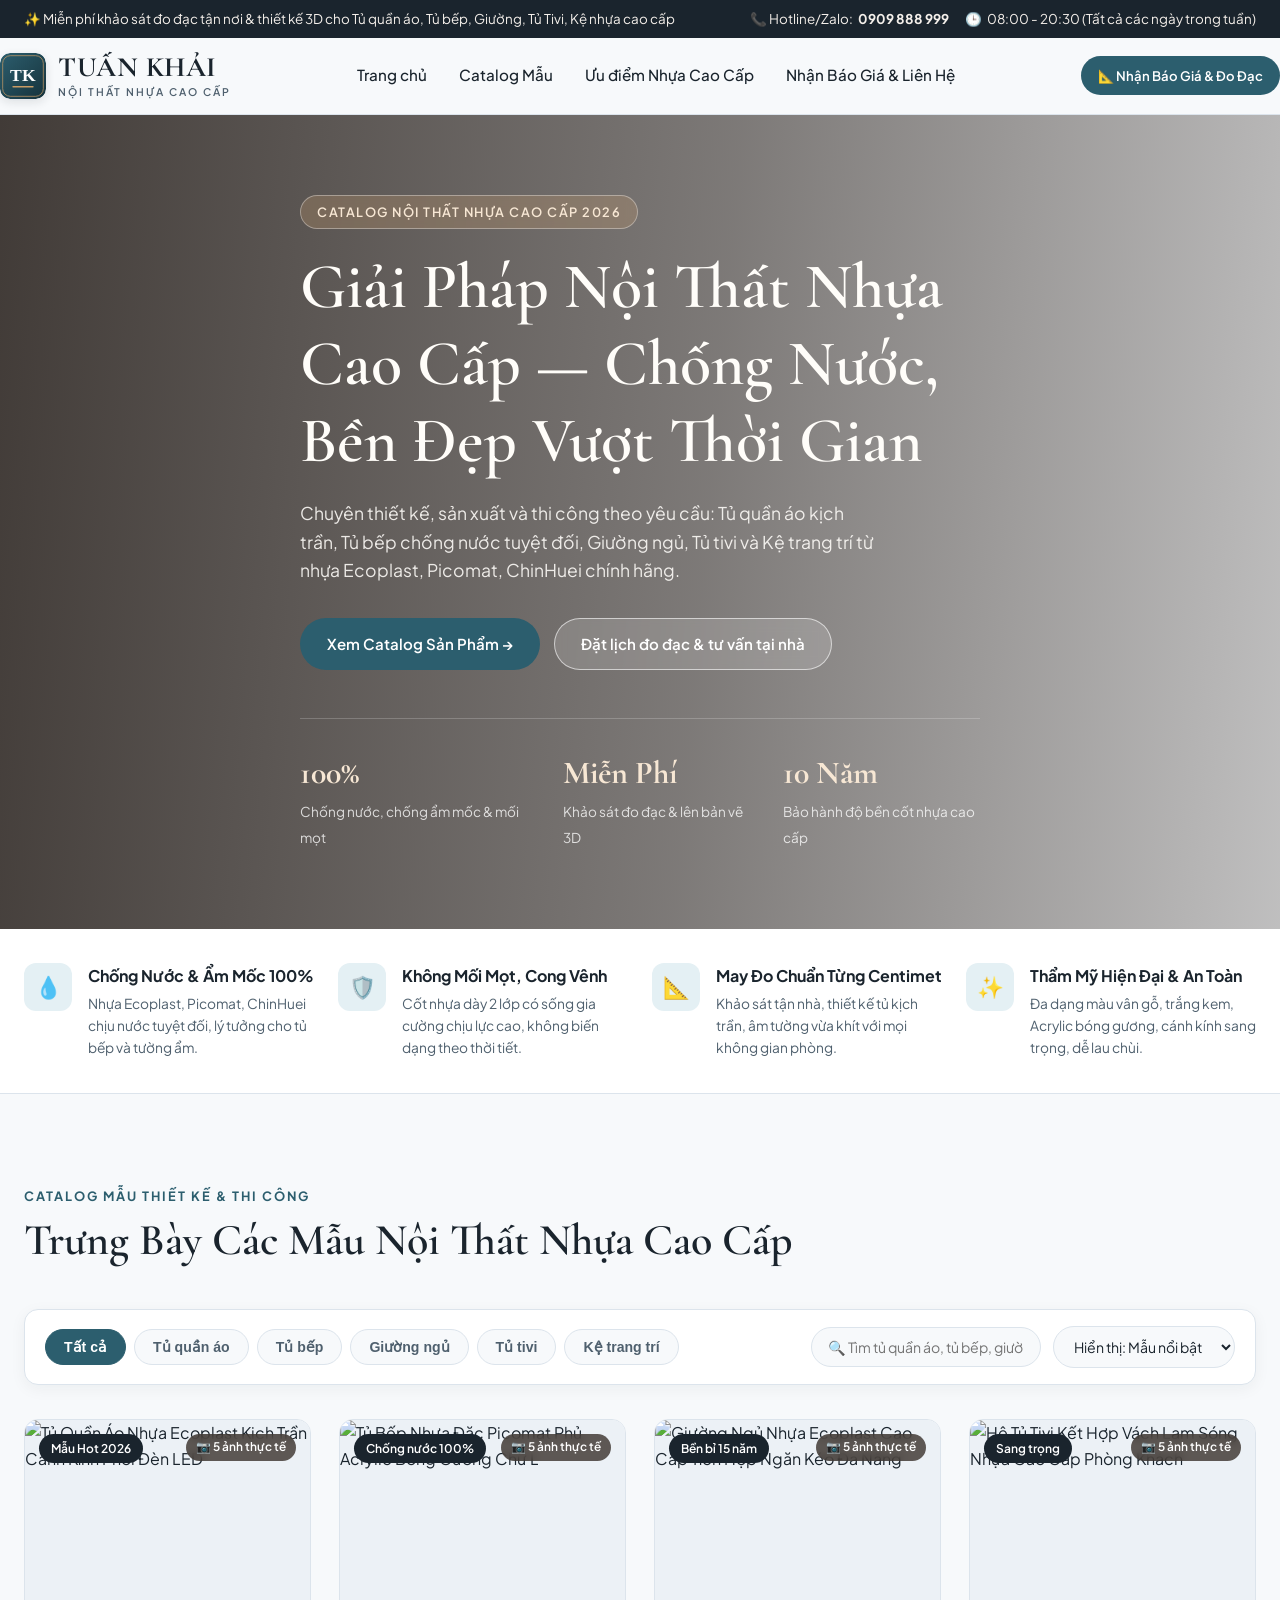
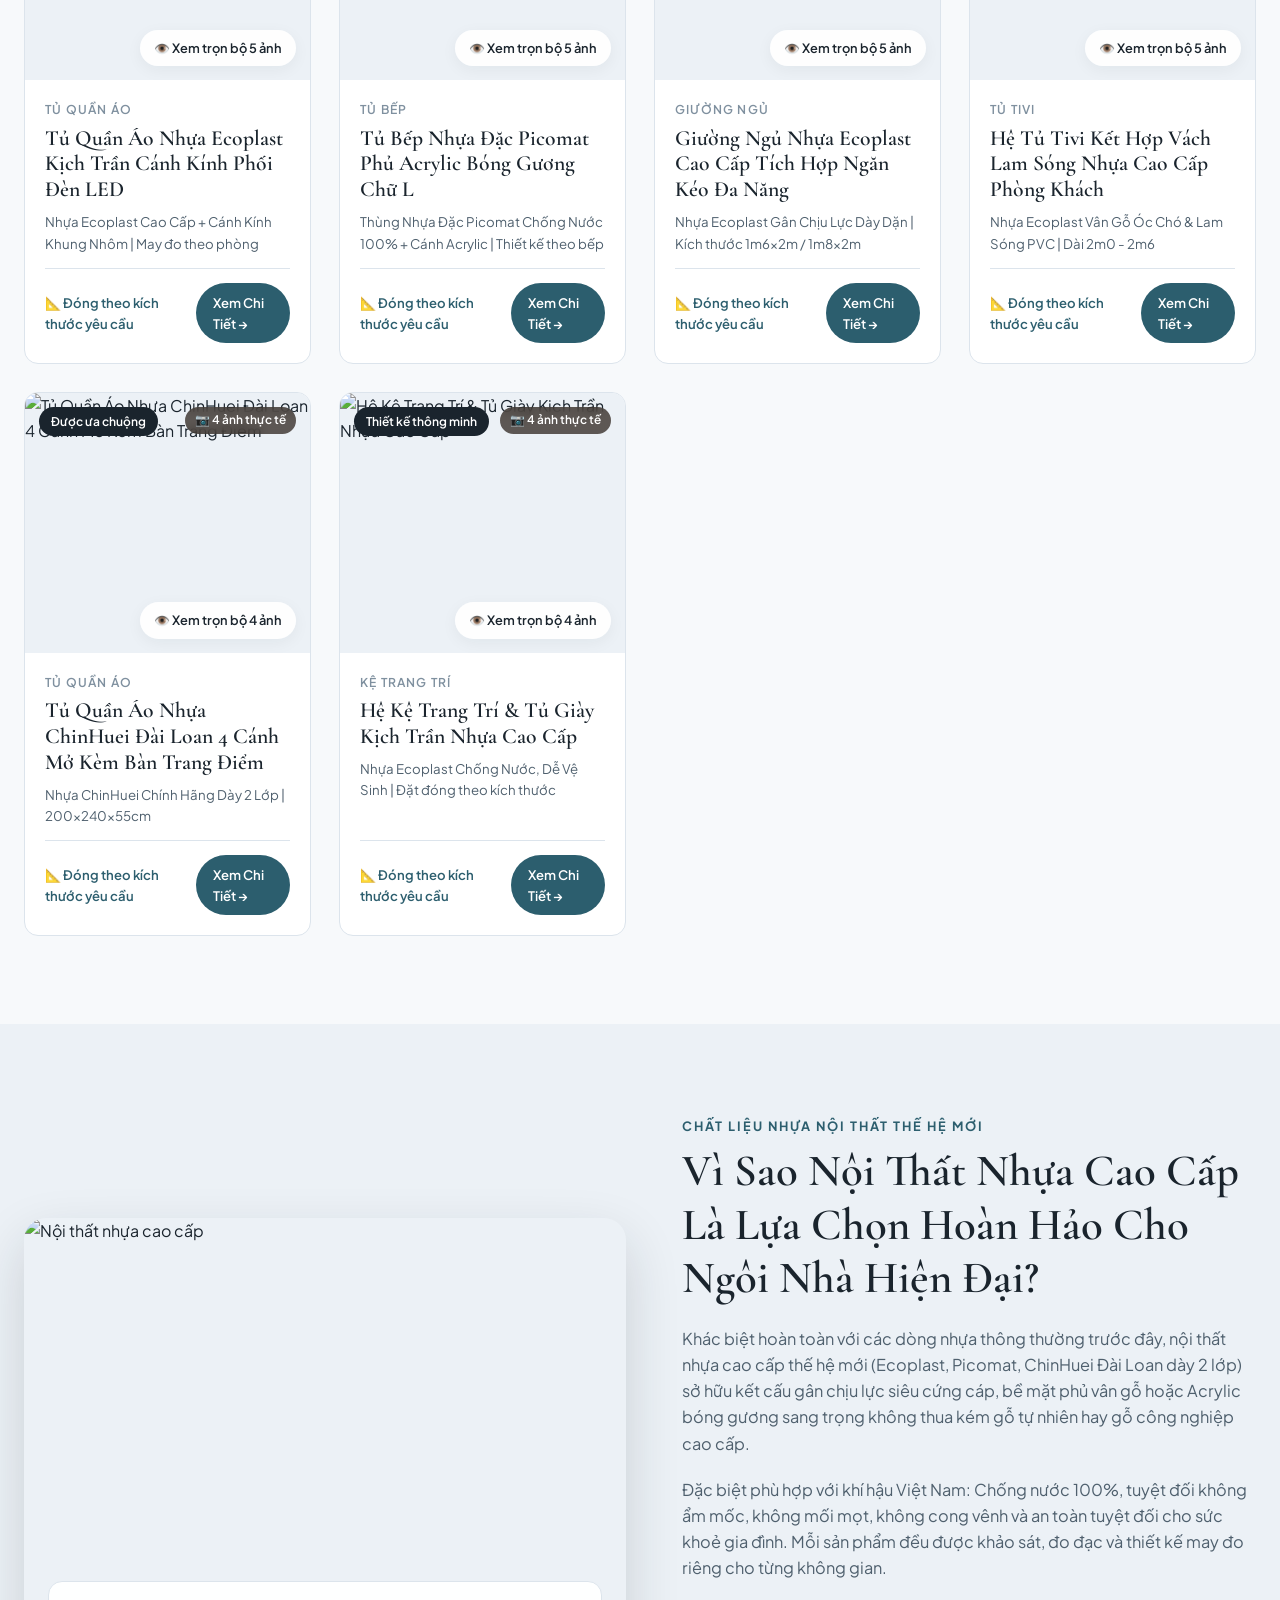
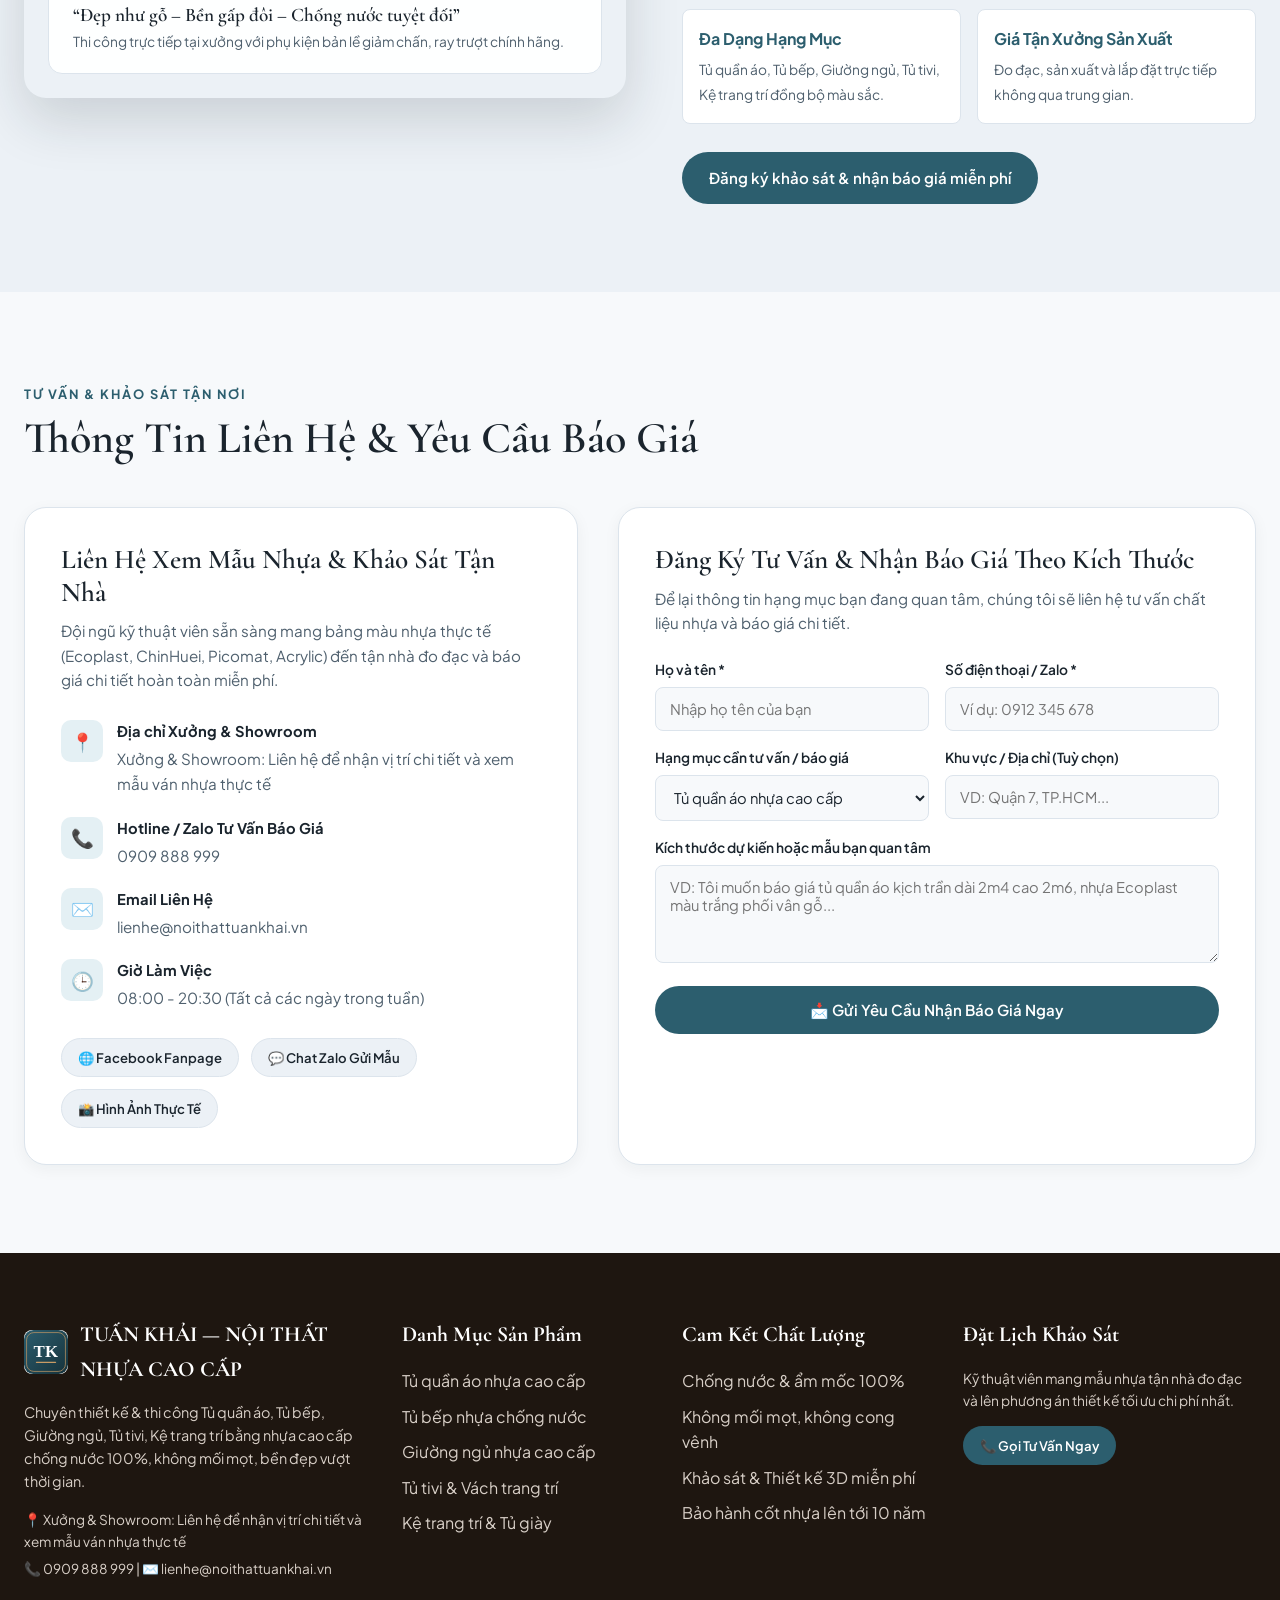
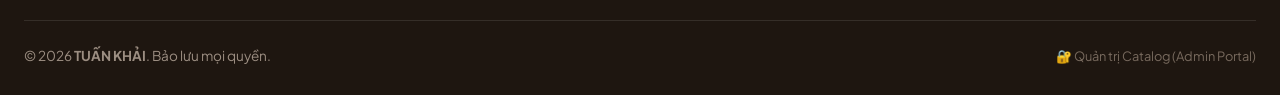
==== commit bcecb778: "Add files via upload" ====
--- a/index.html
+++ b/index.html
@@ -11,6 +11,21 @@
 </head>
 <body>
 
+  <!-- Admin Quick Control Bar (Visible when logged into Admin on this browser) -->
+  <div class="admin-Control-bar" id="adminQuickBar" style="display: none;">
+    <div class="container admin-bar-inner">
+      <div style="display: flex; align-items: center; gap: 10px; flex-wrap: wrap;">
+        <span class="admin-badge-pill">👑 Chế độ Quản Trị Viên</span>
+        <span style="font-size: 0.82rem; color: #D5E3EC;">Mọi thay đổi trong Admin sẽ cập nhật tức thì sang trang này.</span>
+      </div>
+      <div class="admin-bar-actions">
+        <a href="admin.html?action=add" class="admin-bar-btn primary">➕ Thêm Mẫu Mới</a>
+        <a href="admin.html?tab=pane-brand" class="admin-bar-btn">🎨 Đổi Logo & Ảnh Nền</a>
+        <a href="admin.html" class="admin-bar-btn">⚙️ Bảng Điều Khiển Admin</a>
+      </div>
+    </div>
+  </div>
+
   <!-- Top Announcement Bar -->
   <div class="topbar">
     <div class="container topbar-inner">
@@ -26,7 +41,7 @@
   <header class="header">
     <div class="container navbar">
       <a href="#home" class="brand-logo">
-        <img id="brandLogoImg" src="" alt="Logo" style="display: none;" />
+        <img id="brandLogoImg" src="data:image/svg+xml;utf8,%3Csvg xmlns='http://www.w3.org/2000/svg' viewBox='0 0 120 120'%3E%3Cdefs%3E%3ClinearGradient id='g' x1='0%25' y1='0%25' x2='100%25' y2='100%25'%3E%3Cstop offset='0%25' stop-color='%232C5E6E'/%3E%3Cstop offset='100%25' stop-color='%2316323B'/%3E%3C/linearGradient%3E%3C/defs%3E%3Crect width='120' height='120' rx='26' fill='url(%23g)'/%3E%3Crect x='7' y='7' width='106' height='106' rx='20' fill='none' stroke='%23C89B65' stroke-width='2.5' stroke-opacity='0.75'/%3E%3Ctext x='60' y='73' font-family='Georgia,serif' font-size='46' font-weight='bold' fill='%23FFFFFF' text-anchor='middle' letter-spacing='1'%3ETK%3C/text%3E%3Cline x1='34' y1='88' x2='86' y2='88' stroke='%23C89B65' stroke-width='3.5' stroke-linecap='round'/%3E%3C/svg%3E" alt="Logo TUẤN KHẢI" />
         <div>
           <span id="brandNameText">TUẤN KHẢI</span>
           <span class="brand-subtitle" id="brandTaglineText">NỘI THẤT NHỰA CAO CẤP</span>
@@ -298,7 +313,10 @@
     <div class="container">
       <div class="footer-grid">
         <div>
-          <h4 id="footerBrandName">TUẤN KHẢI — NỘI THẤT NHỰA CAO CẤP</h4>
+          <div style="display: flex; align-items: center; gap: 12px; margin-bottom: 14px;">
+            <img id="footerLogoImg" src="data:image/svg+xml;utf8,%3Csvg xmlns='http://www.w3.org/2000/svg' viewBox='0 0 120 120'%3E%3Cdefs%3E%3ClinearGradient id='g' x1='0%25' y1='0%25' x2='100%25' y2='100%25'%3E%3Cstop offset='0%25' stop-color='%232C5E6E'/%3E%3Cstop offset='100%25' stop-color='%2316323B'/%3E%3C/linearGradient%3E%3C/defs%3E%3Crect width='120' height='120' rx='26' fill='url(%23g)'/%3E%3Crect x='7' y='7' width='106' height='106' rx='20' fill='none' stroke='%23C89B65' stroke-width='2.5' stroke-opacity='0.75'/%3E%3Ctext x='60' y='73' font-family='Georgia,serif' font-size='46' font-weight='bold' fill='%23FFFFFF' text-anchor='middle' letter-spacing='1'%3ETK%3C/text%3E%3Cline x1='34' y1='88' x2='86' y2='88' stroke='%23C89B65' stroke-width='3.5' stroke-linecap='round'/%3E%3C/svg%3E" alt="Logo" style="width: 44px; height: 44px; object-fit: contain; border-radius: 8px; background: #fff; flex-shrink: 0;" />
+            <h4 id="footerBrandName" style="margin-bottom: 0;">TUẤN KHẢI — NỘI THẤT NHỰA CAO CẤP</h4>
+          </div>
           <p style="font-size: 0.9rem; margin-bottom: 16px;" id="footerDesc">
             Chuyên thiết kế & thi công Tủ quần áo, Tủ bếp, Giường ngủ, Tủ tivi, Kệ trang trí bằng nhựa cao cấp chống nước 100%, không mối mọt, bền đẹp vượt thời gian.
           </p>
--- a/styles.css
+++ b/styles.css
@@ -208,7 +208,7 @@
 .brand-logo {
   display: flex;
   align-items: center;
-  gap: 10px;
+  gap: 12px;
   font-family: var(--font-serif);
   font-size: 1.75rem;
   font-weight: 700;
@@ -225,12 +225,20 @@
 }
 
 .brand-logo img {
-  height: 44px;
+  display: block !important;
+  height: 46px;
+  width: 46px;
+  max-width: 140px;
+  object-fit: contain;
+  border-radius: 10px;
+  flex-shrink: 0;
+  box-shadow: 0 3px 10px rgba(26, 36, 45, 0.12);
+  background: #fff;
+}
+
+.brand-logo img.custom-wide-logo {
   width: auto;
-  max-width: 130px;
-  object-fit: contain;
-  border-radius: 6px;
-  flex-shrink: 0;
+  max-width: 135px;
 }
 
 .brand-subtitle {
@@ -1599,26 +1607,29 @@
     gap: 8px;
   }
   .navbar {
-    min-height: 64px;
+    min-height: 66px;
     padding: 8px 0;
     gap: 8px;
   }
   .brand-logo {
-    font-size: 1.32rem;
-    gap: 8px;
+    font-size: 1.25rem;
+    gap: 9px;
   }
   .brand-logo img {
-    height: 34px;
-    max-width: 84px;
+    display: block !important;
+    height: 38px;
+    width: 38px;
+    max-width: 90px;
+    border-radius: 8px;
   }
   .brand-subtitle {
-    font-size: 0.53rem;
-    letter-spacing: 1px;
+    font-size: 0.52rem;
+    letter-spacing: 0.8px;
     margin-top: 2px;
   }
   .nav-actions .btn {
-    padding: 8px 13px;
-    font-size: 0.76rem;
+    padding: 8px 12px;
+    font-size: 0.74rem;
     white-space: nowrap;
   }
   .hero {
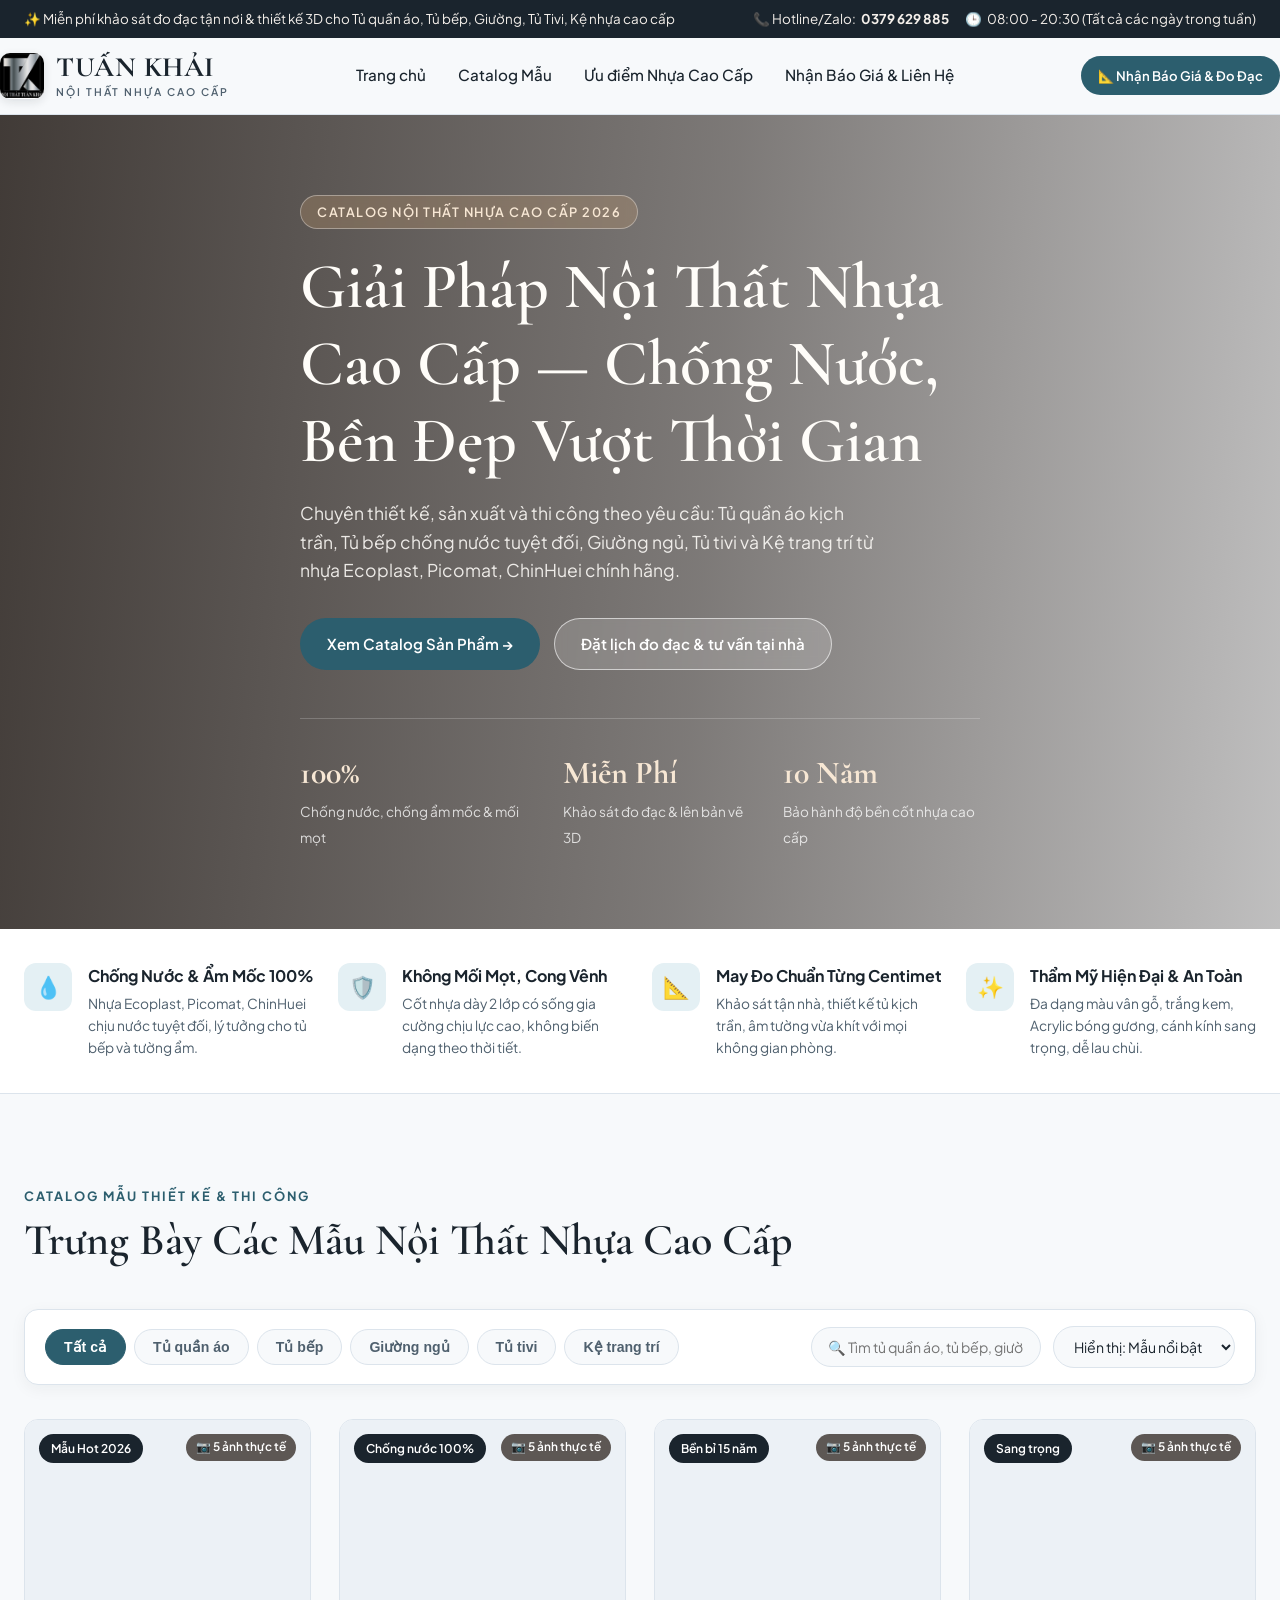
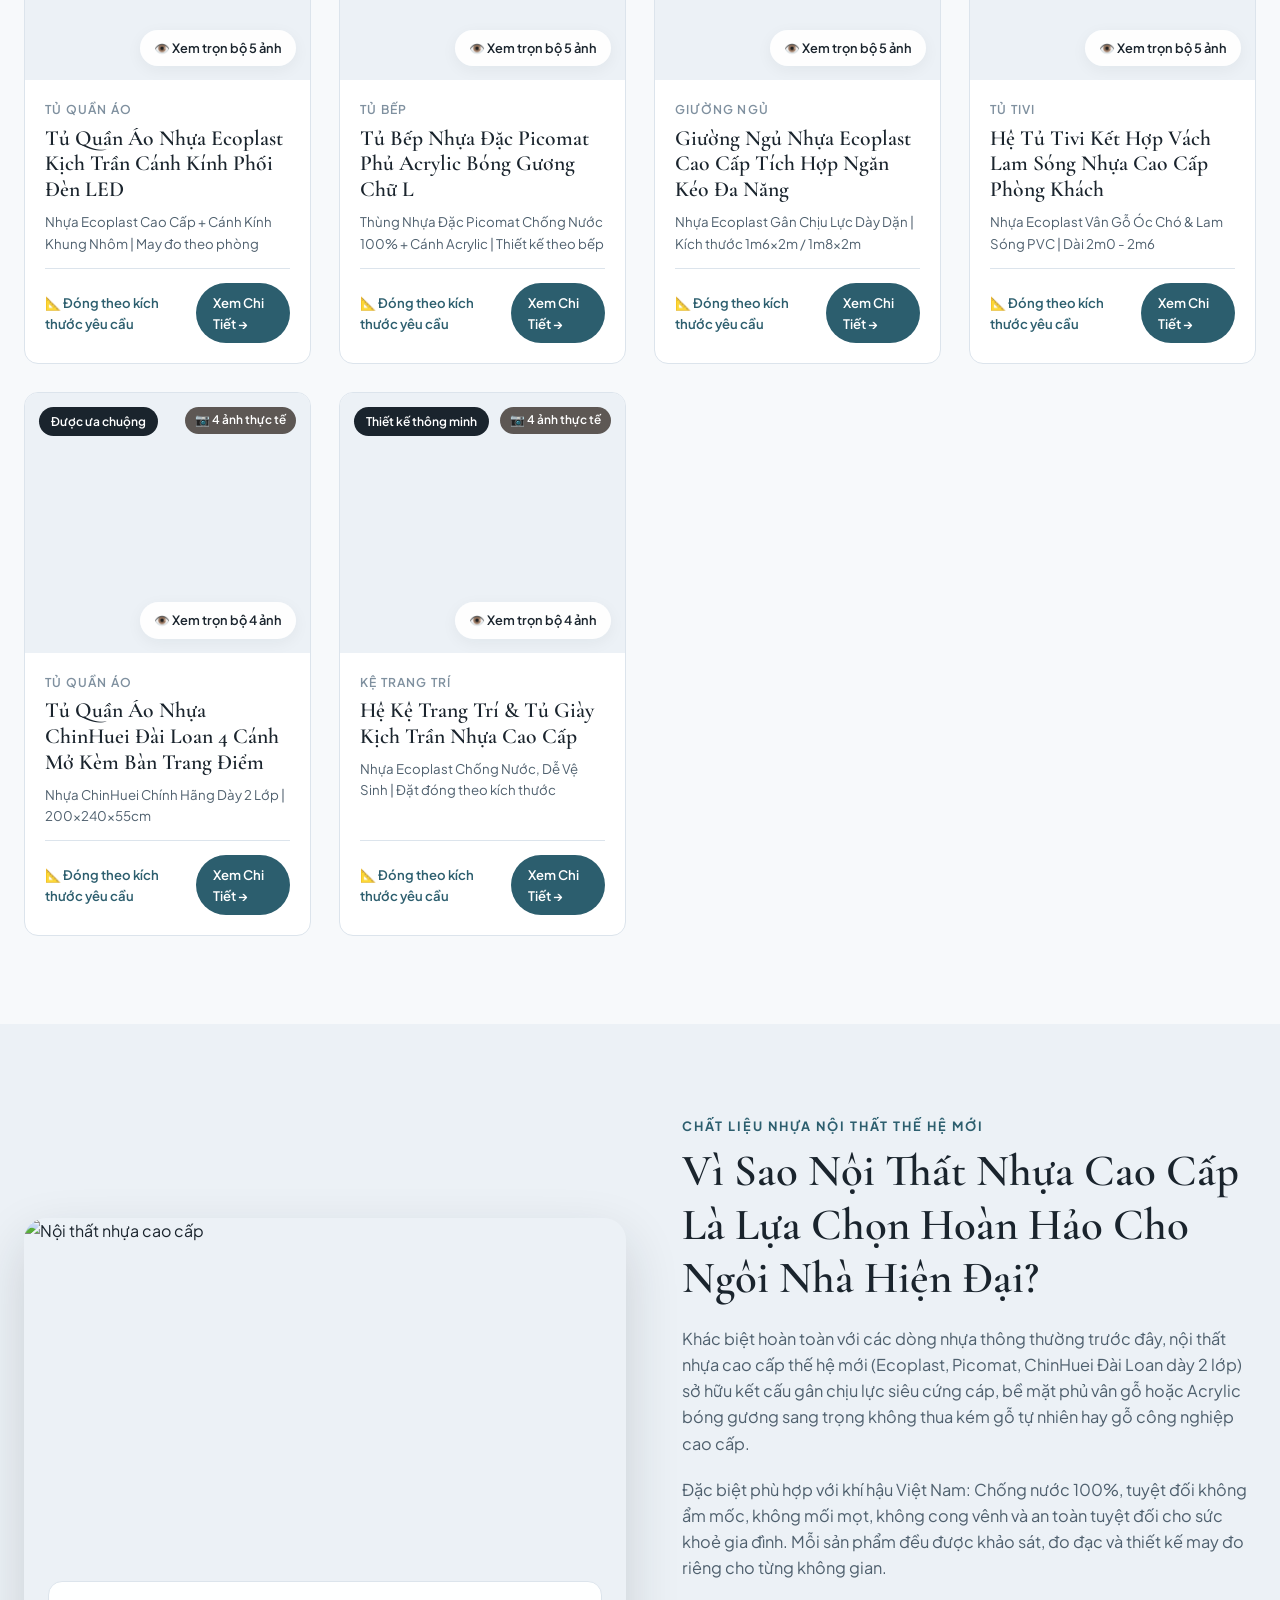
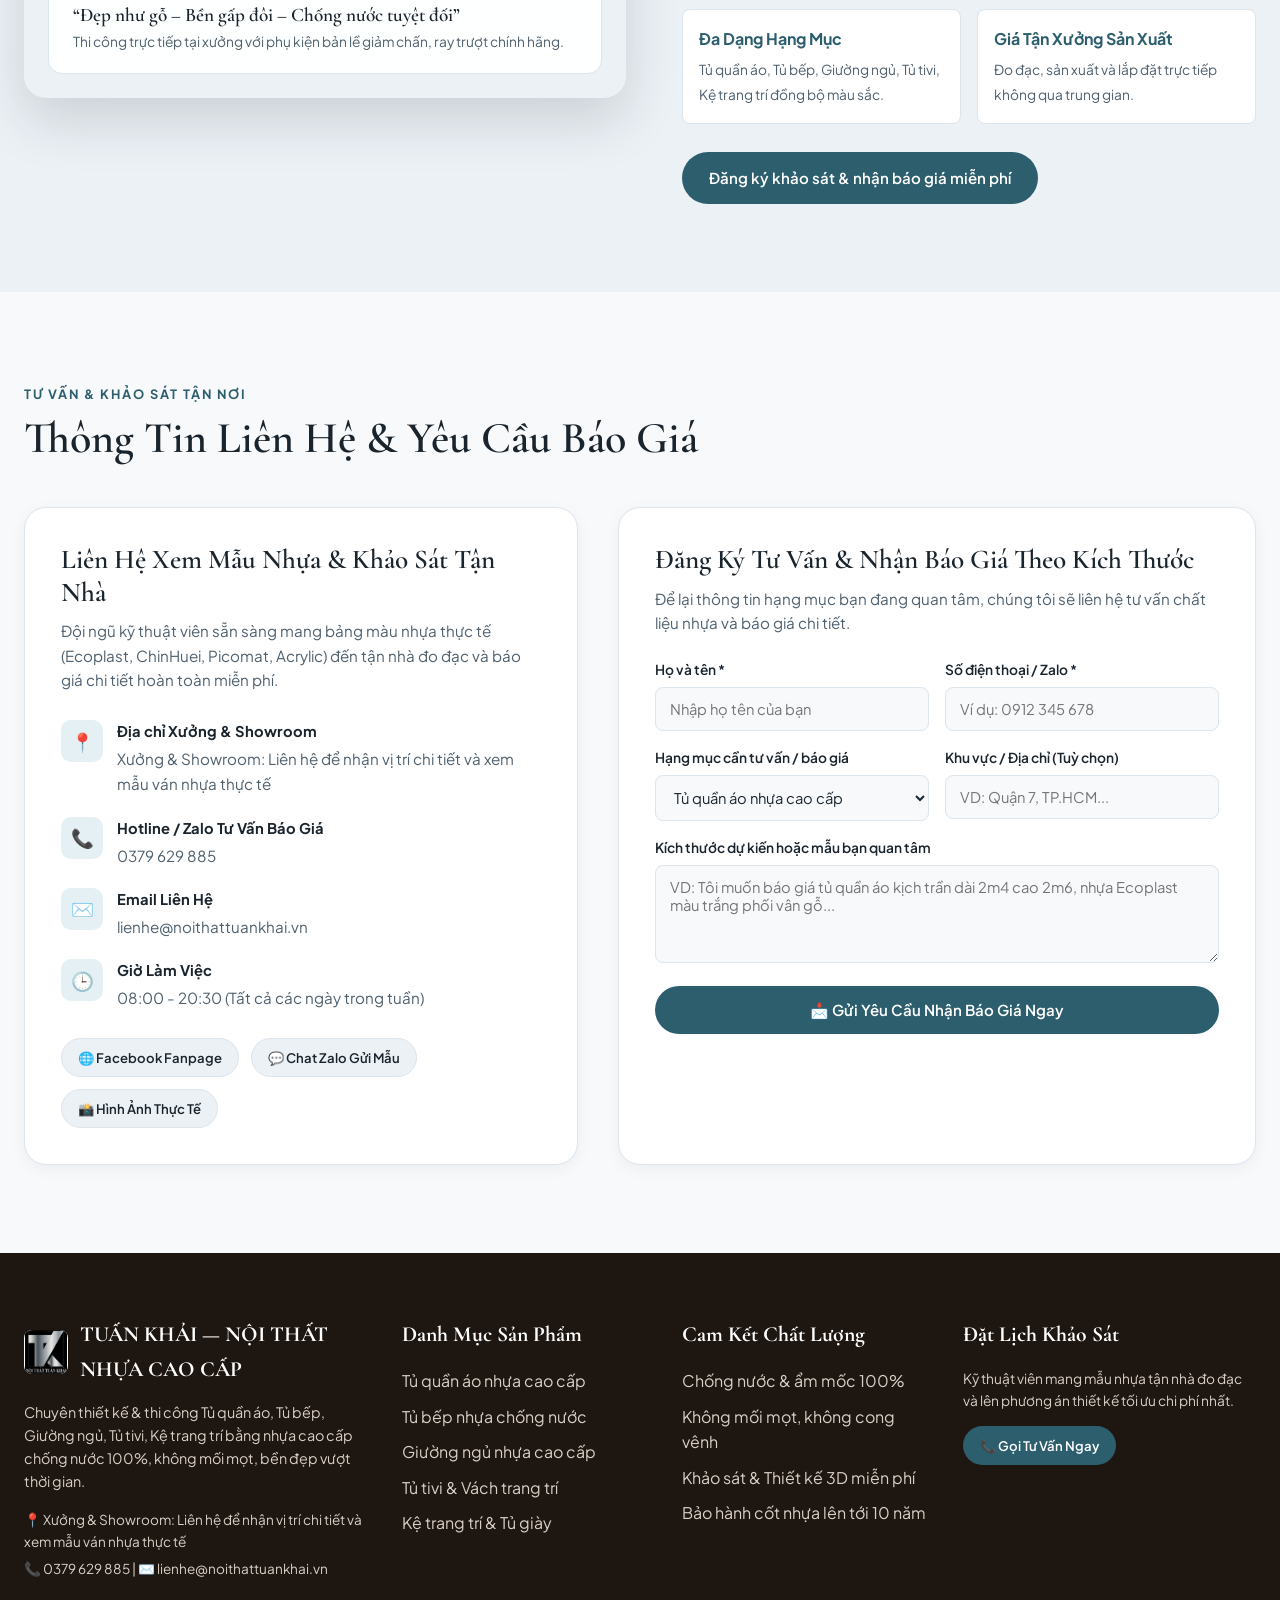
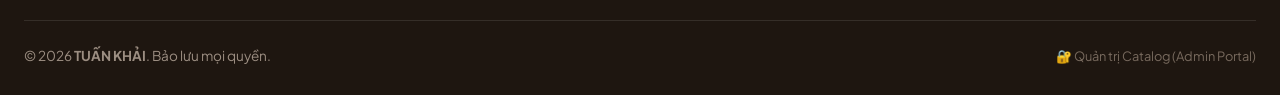
==== commit defacdfb: "Add files via upload" ====
--- a/index.html
+++ b/index.html
@@ -19,7 +19,8 @@
         <span style="font-size: 0.82rem; color: #D5E3EC;">Mọi thay đổi trong Admin sẽ cập nhật tức thì sang trang này.</span>
       </div>
       <div class="admin-bar-actions">
-        <a href="admin.html?action=add" class="admin-bar-btn primary">➕ Thêm Mẫu Mới</a>
+        <a href="admin.html?tab=pane-orders" class="admin-bar-btn primary">📐 Yêu Cầu Báo Giá (<span id="adminBarOrderCount">0</span>)</a>
+        <a href="admin.html?action=add" class="admin-bar-btn">➕ Thêm Mẫu Mới</a>
         <a href="admin.html?tab=pane-brand" class="admin-bar-btn">🎨 Đổi Logo & Ảnh Nền</a>
         <a href="admin.html" class="admin-bar-btn">⚙️ Bảng Điều Khiển Admin</a>
       </div>
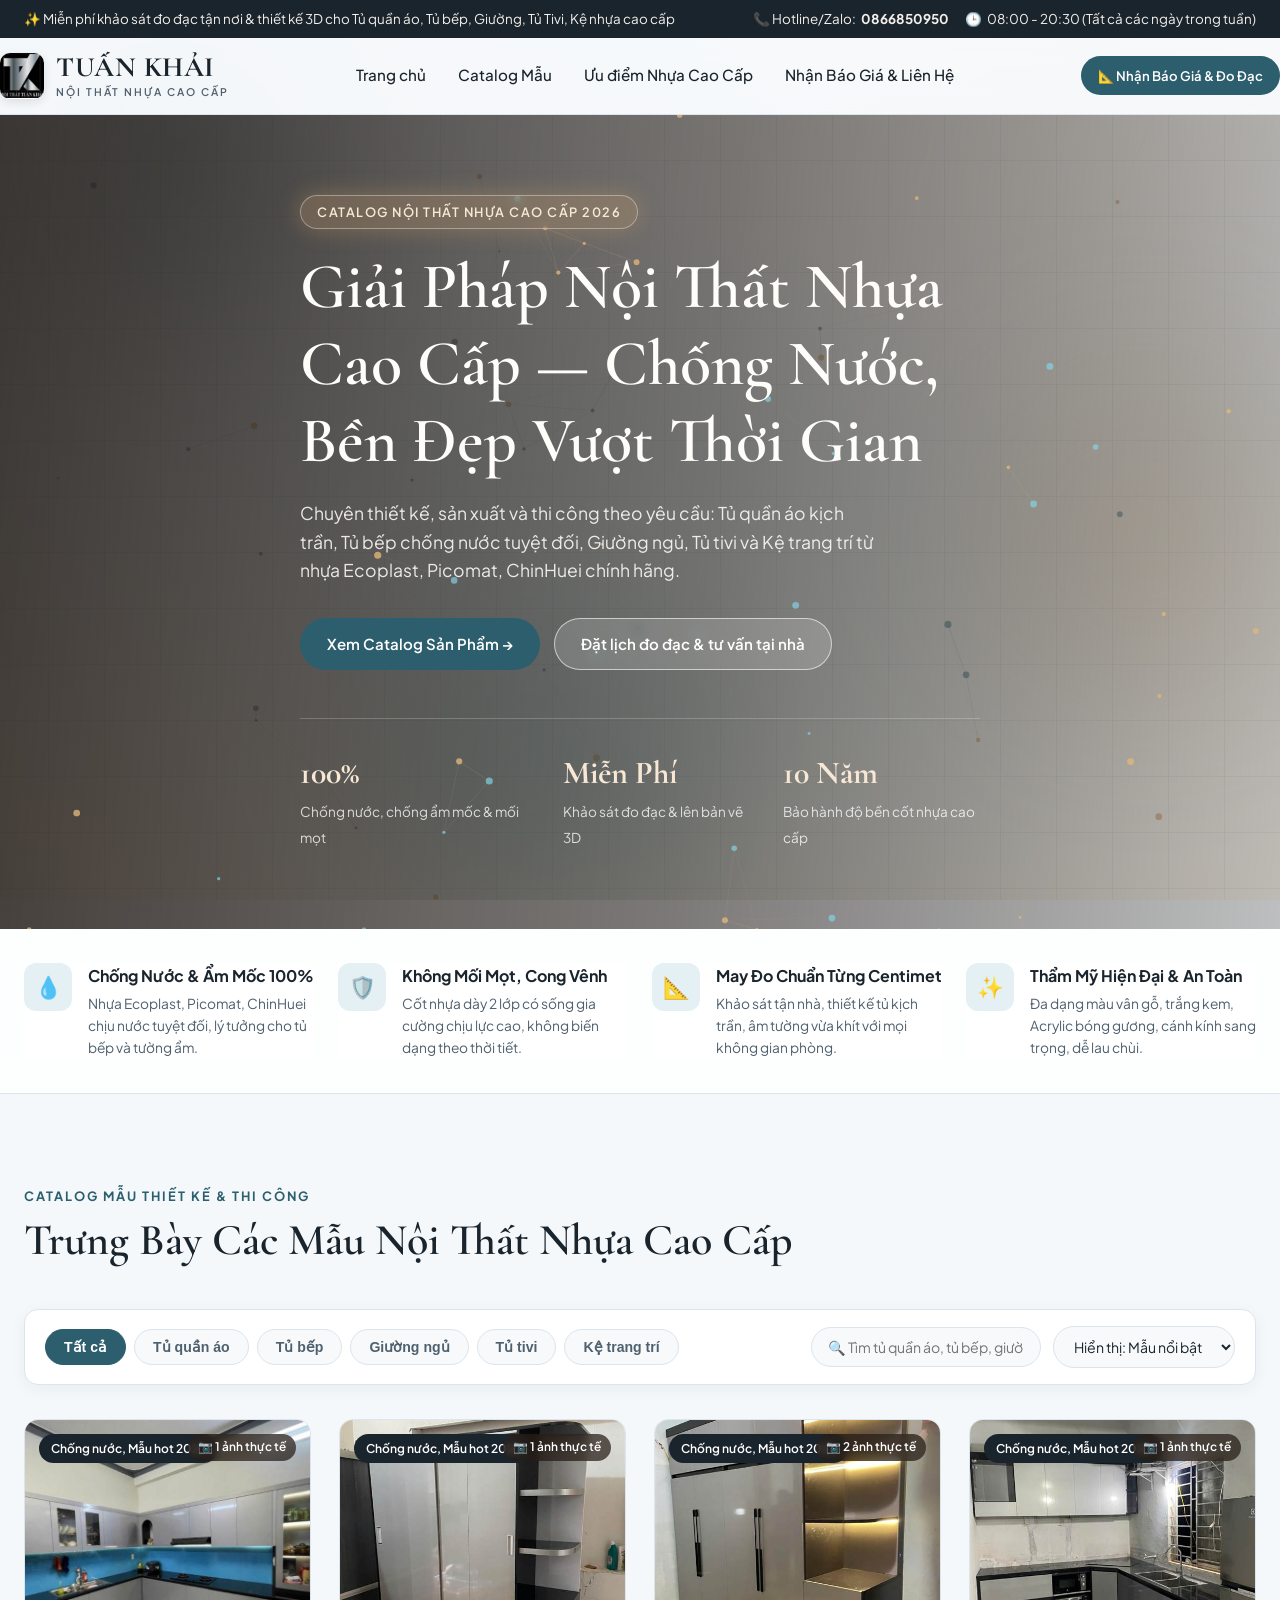
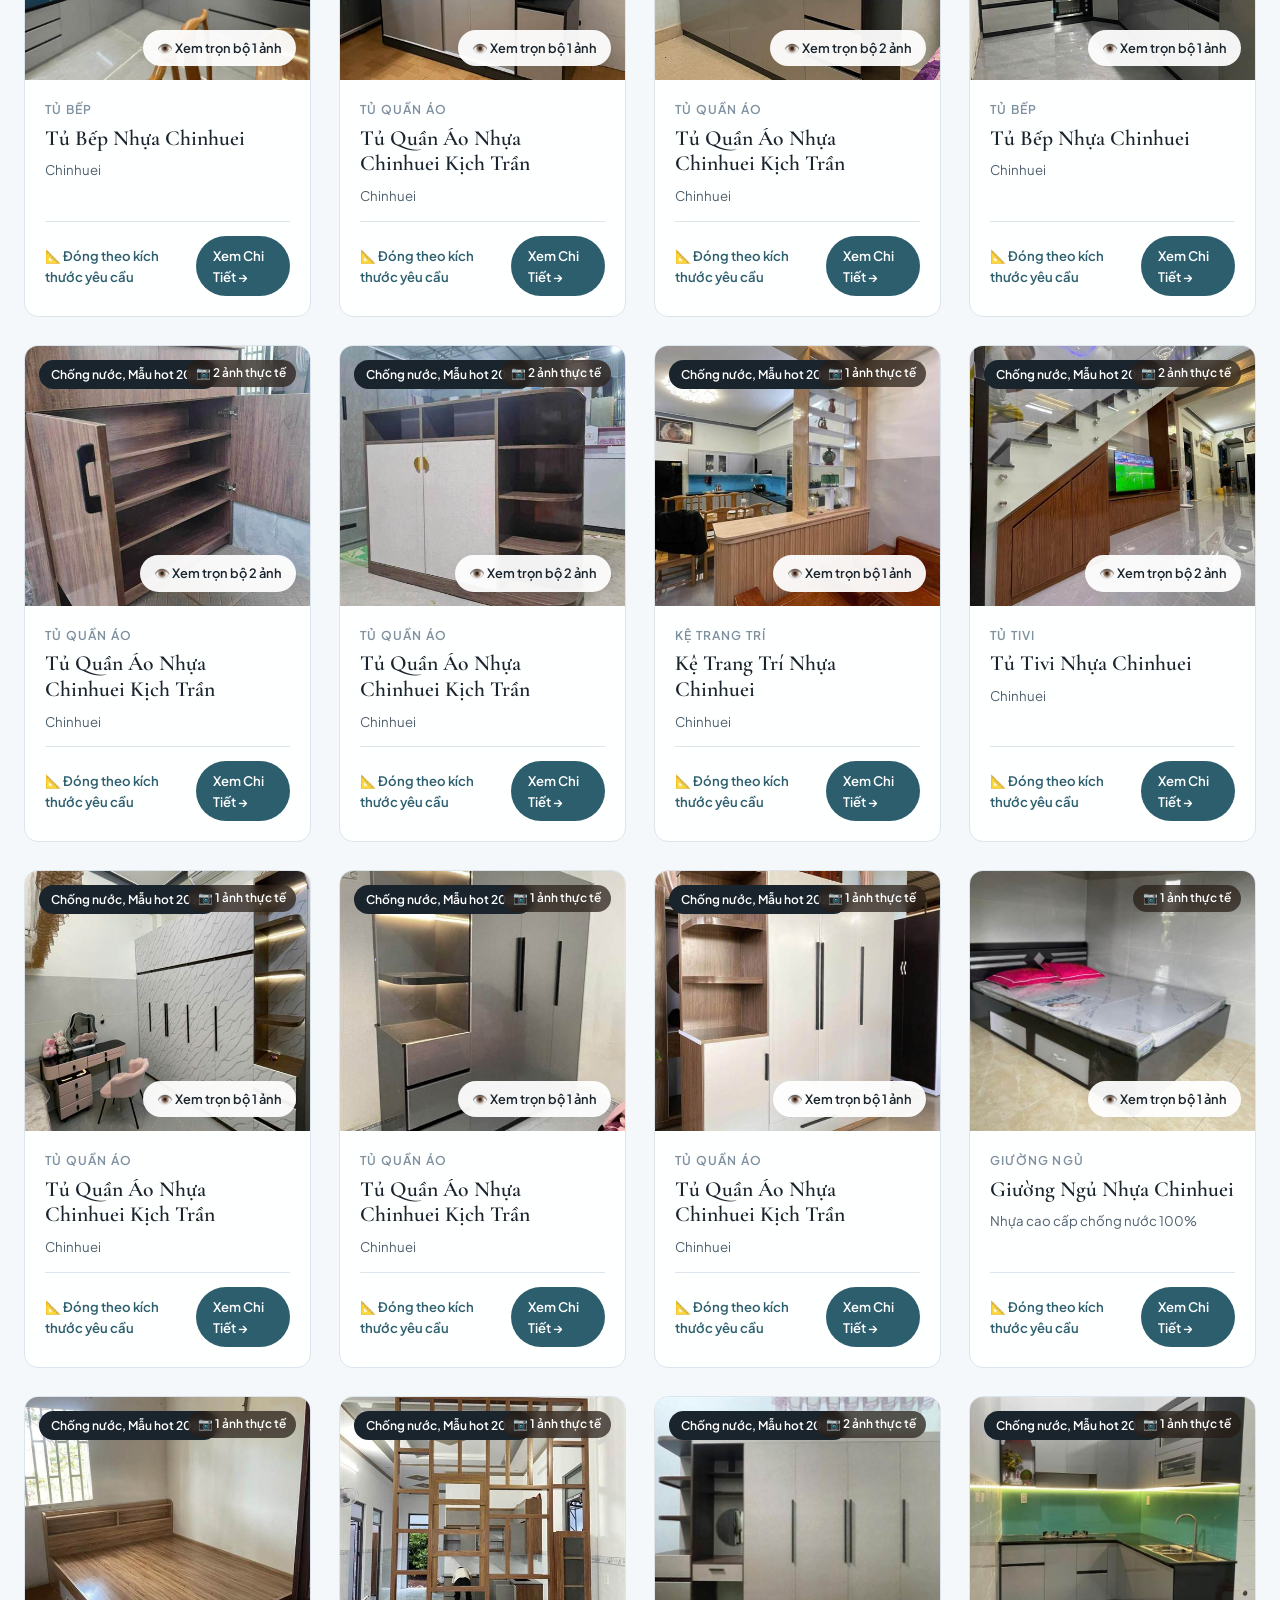
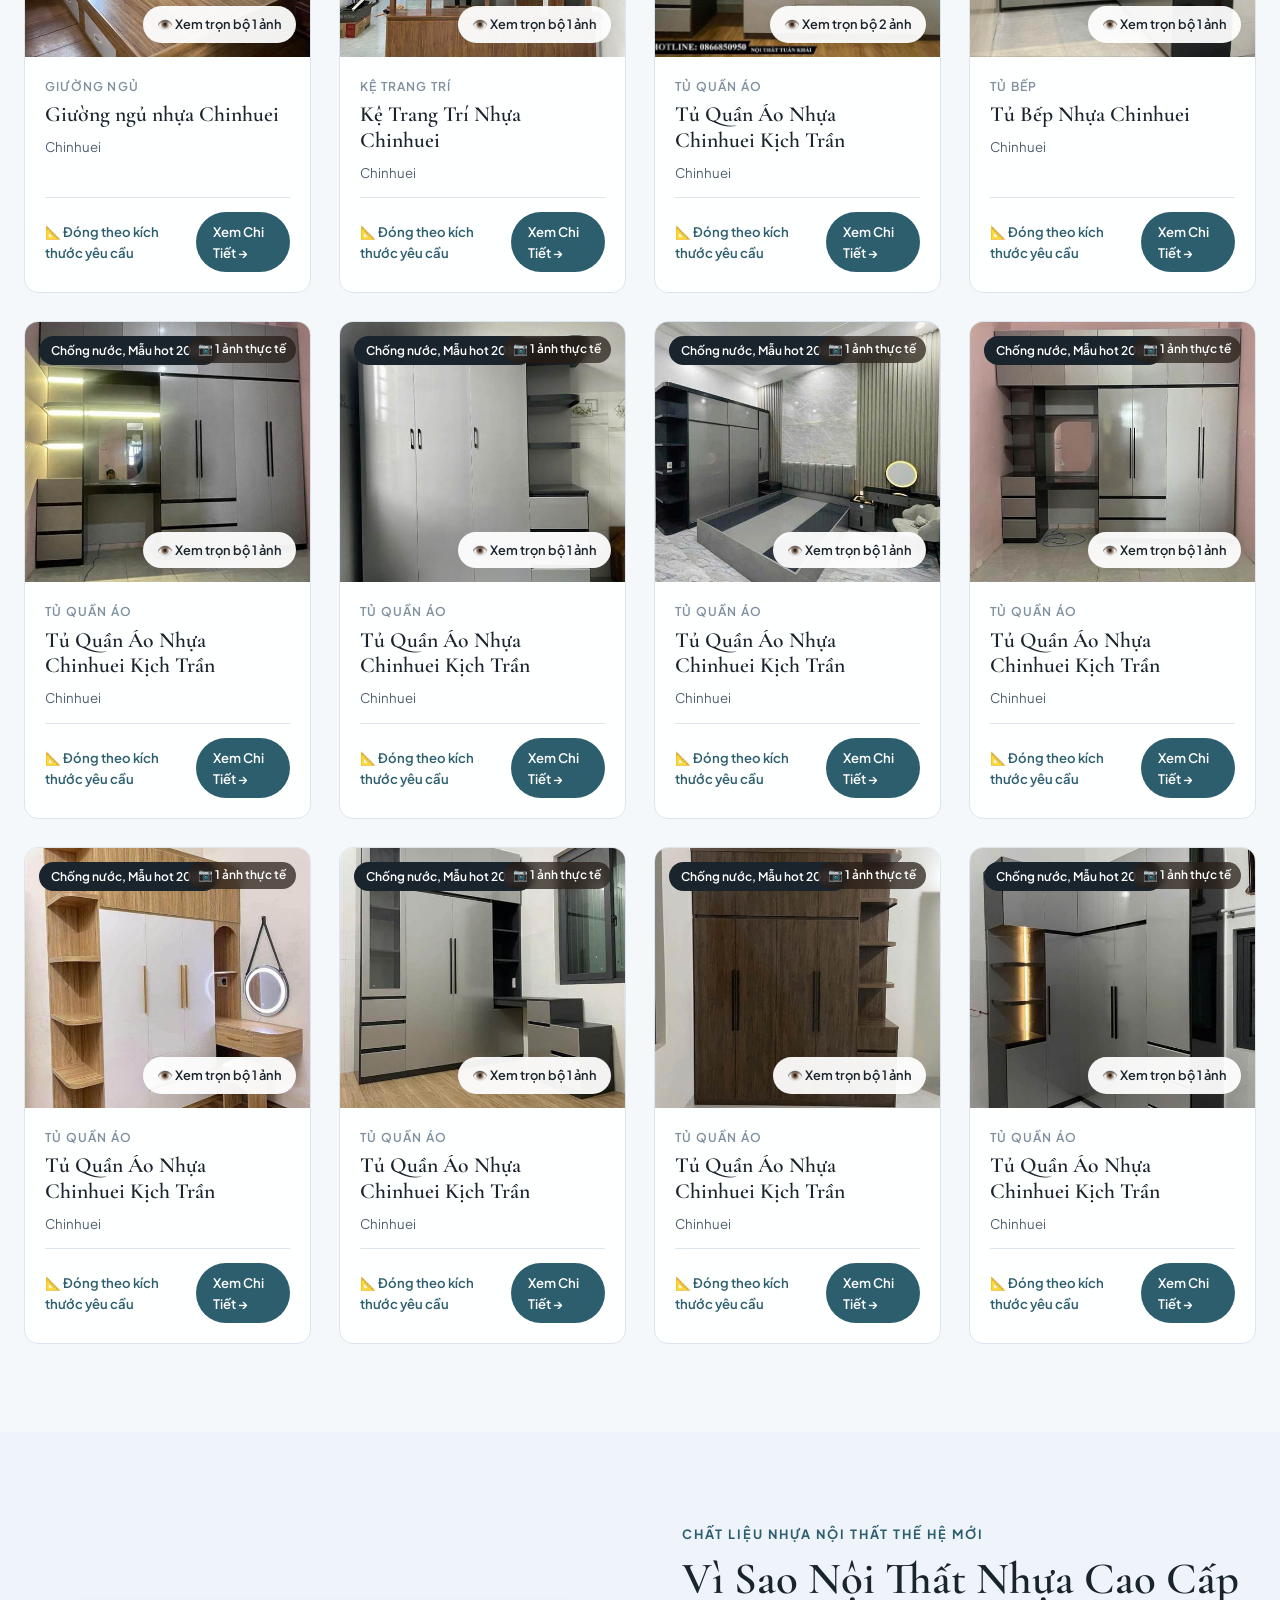
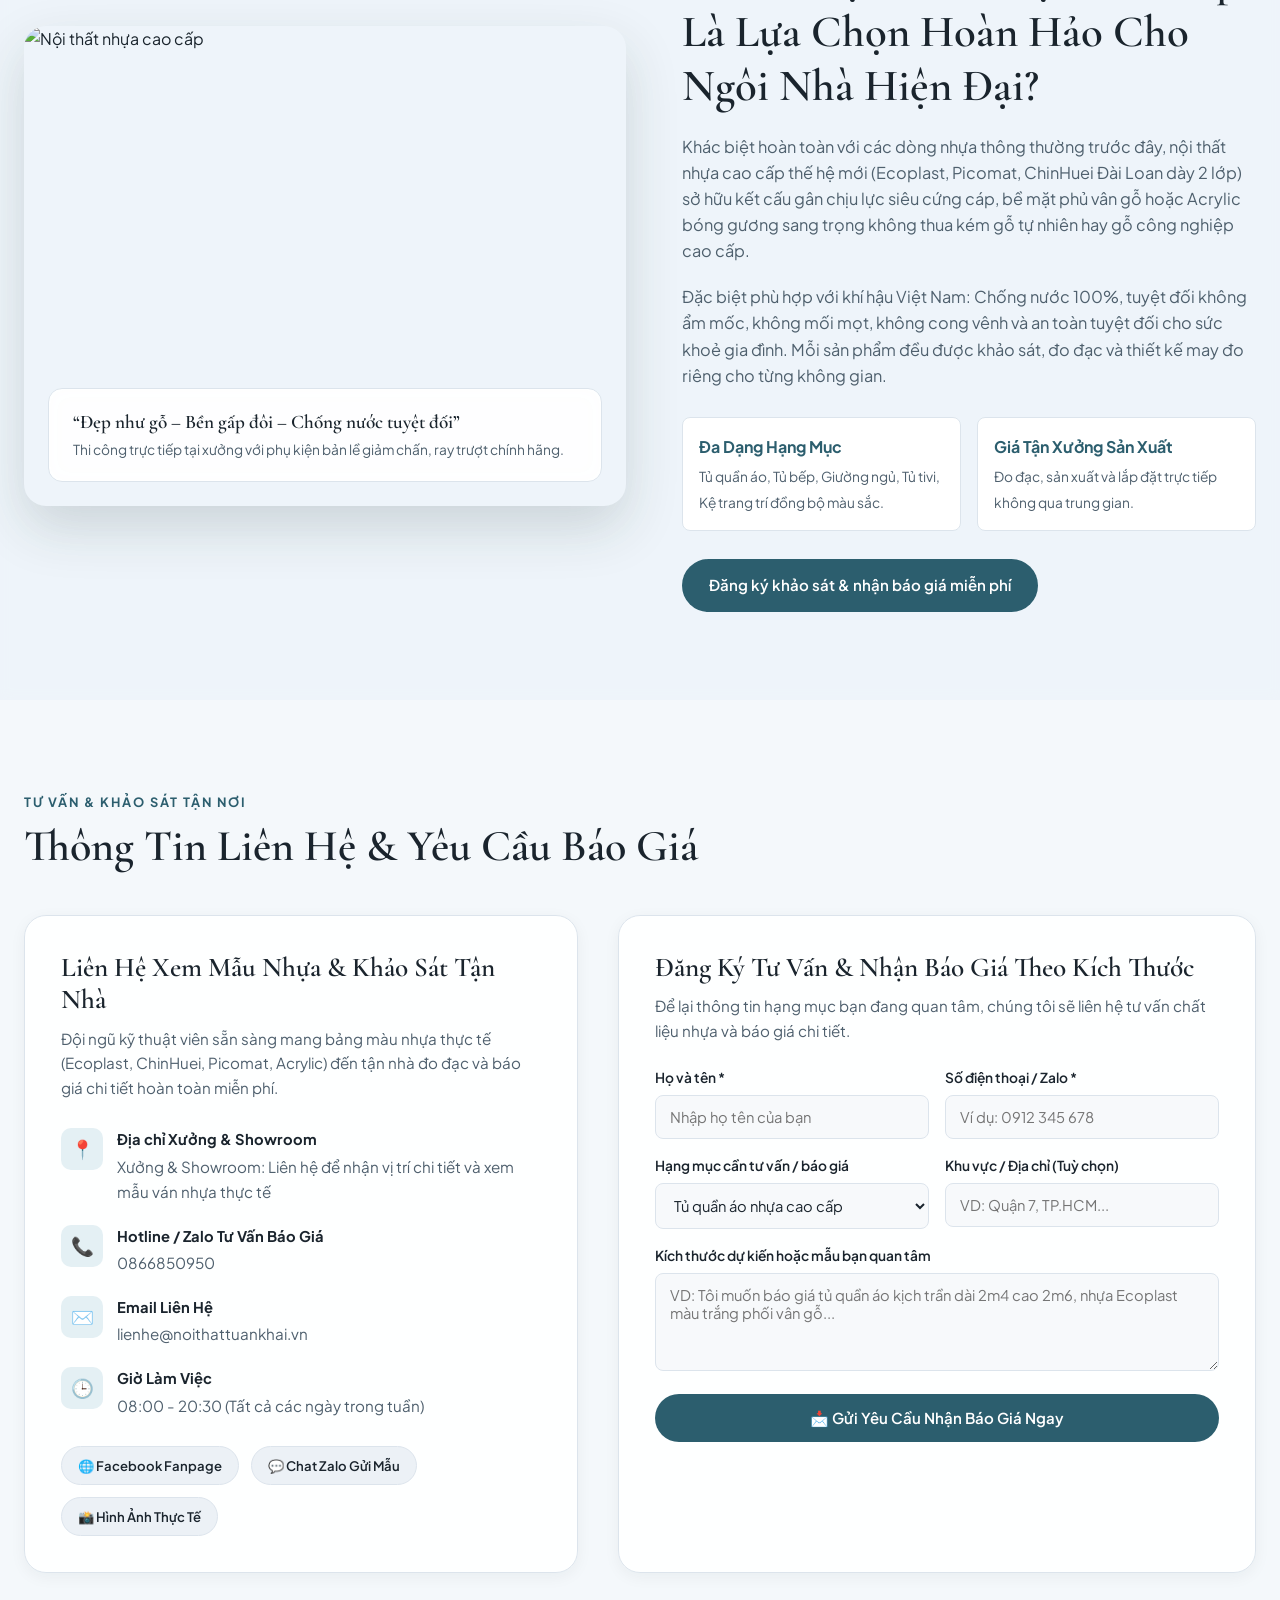
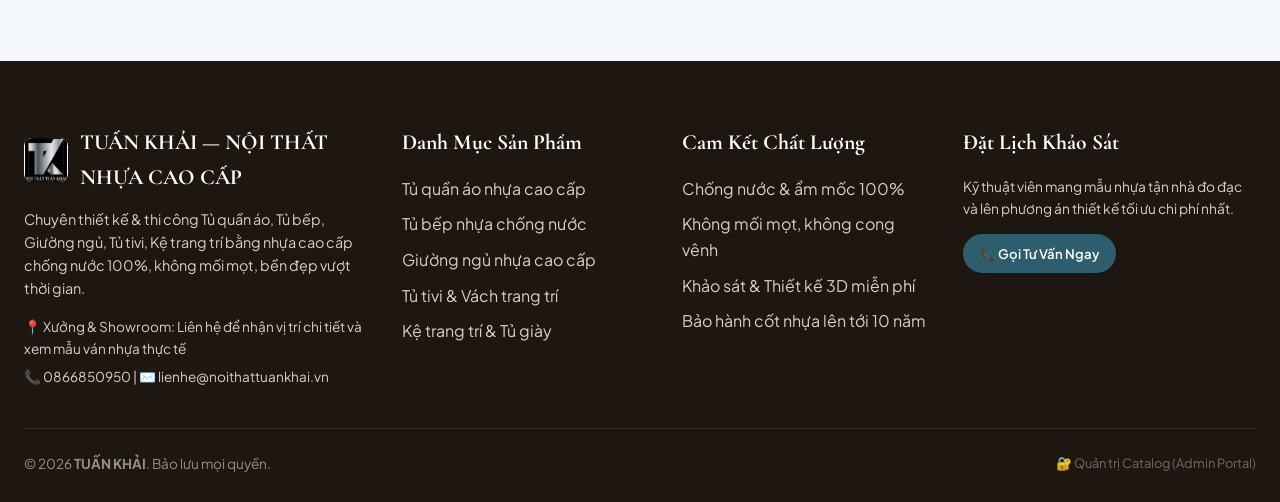
==== commit 2ce16afe: "Add files via upload" ====
--- a/index.html
+++ b/index.html
@@ -7,9 +7,104 @@
   <link rel="preconnect" href="https://fonts.googleapis.com">
   <link rel="preconnect" href="https://fonts.gstatic.com" crossorigin>
   <link href="https://fonts.googleapis.com/css2?family=Cormorant+Garamond:ital,wght@0,600;0,700;1,600&family=Plus+Jakarta+Sans:wght@400;500;600;700&display=swap" rel="stylesheet">
-  <link rel="stylesheet" href="styles.css" />
+  <link rel="stylesheet" href="styles.css?v=20261024_anim1" />
+  <style>
+    /* Critical Inline Animated Background Styles (Cache-Proof & 60FPS GPU Accelerated) */
+    .ambient-bg-wrapper {
+      position: fixed;
+      inset: 0;
+      z-index: 0;
+      pointer-events: none;
+      overflow: hidden;
+      background: radial-gradient(circle at 15% 15%, rgba(44, 94, 110, 0.12), transparent 45%),
+                  radial-gradient(circle at 85% 25%, rgba(200, 155, 101, 0.14), transparent 50%),
+                  radial-gradient(circle at 50% 85%, rgba(58, 148, 168, 0.12), transparent 55%),
+                  linear-gradient(180deg, #F4F8FB 0%, #E8F1F6 50%, #F6F3EC 100%);
+    }
+    .ambient-grid-pattern {
+      position: absolute;
+      inset: -120px;
+      background-image:
+        linear-gradient(to right, rgba(44, 94, 110, 0.06) 1px, transparent 1px),
+        linear-gradient(to bottom, rgba(44, 94, 110, 0.06) 1px, transparent 1px);
+      background-size: 56px 56px;
+      animation: ambientGridPan 26s linear infinite;
+    }
+    @keyframes ambientGridPan {
+      0% { transform: translate3d(0, 0, 0); }
+      100% { transform: translate3d(56px, 56px, 0); }
+    }
+    .ambient-orb {
+      position: absolute;
+      border-radius: 50%;
+      filter: blur(65px);
+      opacity: 0.6;
+      will-change: transform;
+    }
+    .ambient-orb.orb-1 {
+      width: 480px; height: 480px; top: -8%; left: -6%;
+      background: radial-gradient(circle, rgba(44, 94, 110, 0.45) 0%, rgba(44, 94, 110, 0) 70%);
+      animation: floatOrb1 20s ease-in-out infinite alternate;
+    }
+    .ambient-orb.orb-2 {
+      width: 520px; height: 520px; top: 30%; right: -10%;
+      background: radial-gradient(circle, rgba(200, 155, 101, 0.42) 0%, rgba(200, 155, 101, 0) 70%);
+      animation: floatOrb2 24s ease-in-out infinite alternate;
+    }
+    .ambient-orb.orb-3 {
+      width: 460px; height: 460px; bottom: -10%; left: 22%;
+      background: radial-gradient(circle, rgba(52, 142, 162, 0.38) 0%, rgba(52, 142, 162, 0) 70%);
+      animation: floatOrb3 22s ease-in-out infinite alternate;
+    }
+    @keyframes floatOrb1 {
+      0% { transform: translate3d(0, 0, 0) scale(1); }
+      50% { transform: translate3d(130px, 85px, 0) scale(1.15); }
+      100% { transform: translate3d(45px, 160px, 0) scale(0.95); }
+    }
+    @keyframes floatOrb2 {
+      0% { transform: translate3d(0, 0, 0) scale(1); }
+      50% { transform: translate3d(-140px, 95px, 0) scale(1.12); }
+      100% { transform: translate3d(-60px, -90px, 0) scale(0.92); }
+    }
+    @keyframes floatOrb3 {
+      0% { transform: translate3d(0, 0, 0) scale(1); }
+      50% { transform: translate3d(110px, -110px, 0) scale(1.18); }
+      100% { transform: translate3d(-90px, -40px, 0) scale(0.96); }
+    }
+    #ambientParticleCanvas, #heroParticleCanvas {
+      position: absolute;
+      inset: 0;
+      width: 100%;
+      height: 100%;
+      pointer-events: none;
+    }
+    #heroParticleCanvas { z-index: 1; }
+    .hero-content { position: relative; z-index: 2; }
+    .topbar, .header, .hero, .features-strip, .section, .footer { position: relative; z-index: 1; }
+    .section { background: transparent !important; }
+    .section-alt { background: rgba(235, 243, 249, 0.62) !important; backdrop-filter: blur(6px); }
+    .features-strip { background: rgba(255, 255, 255, 0.8) !important; backdrop-filter: blur(12px); }
+    .hero-badge { animation: badgeFloat 3.4s ease-in-out infinite; box-shadow: 0 0 22px rgba(200, 155, 101, 0.4); }
+    @keyframes badgeFloat { 0%, 100% { transform: translateY(0); } 50% { transform: translateY(-5px); } }
+    .btn-primary { position: relative; overflow: hidden; }
+    .btn-primary::after {
+      content: ''; position: absolute; top: 0; left: -120%; width: 65%; height: 100%;
+      background: linear-gradient(90deg, transparent, rgba(255,255,255,0.32), transparent);
+      transform: skewX(-22deg); animation: btnShimmerSweep 4s infinite; pointer-events: none;
+    }
+    @keyframes btnShimmerSweep { 0% { left: -120%; } 30%, 100% { left: 160%; } }
+  </style>
 </head>
 <body>
+
+  <!-- Dynamic Animated Showroom Background -->
+  <div class="ambient-bg-wrapper" aria-hidden="true">
+    <div class="ambient-grid-pattern"></div>
+    <div class="ambient-orb orb-1"></div>
+    <div class="ambient-orb orb-2"></div>
+    <div class="ambient-orb orb-3"></div>
+    <canvas id="ambientParticleCanvas"></canvas>
+  </div>
 
   <!-- Admin Quick Control Bar (Visible when logged into Admin on this browser) -->
   <div class="admin-Control-bar" id="adminQuickBar" style="display: none;">
@@ -67,6 +162,7 @@
   <!-- Hero Section -->
   <section class="hero" id="home">
     <div class="hero-overlay"></div>
+    <canvas id="heroParticleCanvas" aria-hidden="true"></canvas>
     <div class="container hero-content">
       <span class="hero-badge" id="heroBadge">CATALOG NỘI THẤT NHỰA CAO CẤP 2026</span>
       <h1 id="heroTitle">Giải Pháp Nội Thất Nhựa Cao Cấp — Chống Nước, Bền Đẹp Vượt Thời Gian</h1>
@@ -365,6 +461,123 @@
   <!-- Toast Notification -->
   <div class="toast" id="toast">Thông báo</div>
 
-  <script src="app.js"></script>
+  <script src="app.js?v=20261024_anim1"></script>
+  <script>
+    // 60FPS GPU-Friendly Interactive Particle & Light Network Engine
+    (function initShowroomAnimations() {
+      function setupParticleCanvas(canvasId, opts) {
+        const canvas = document.getElementById(canvasId);
+        if (!canvas) return;
+        const ctx = canvas.getContext('2d');
+        let width = 0, height = 0;
+        const isMobile = window.innerWidth < 768;
+        const count = isMobile ? opts.mobileCount : opts.desktopCount;
+        const particles = [];
+        const mouse = { x: -9999, y: -9999 };
+
+        function resize() {
+          const rect = canvas.parentElement.getBoundingClientRect();
+          width = canvas.width = opts.fixedFullscreen ? window.innerWidth : rect.width;
+          height = canvas.height = opts.fixedFullscreen ? window.innerHeight : rect.height;
+        }
+        resize();
+        window.addEventListener('resize', resize);
+
+        window.addEventListener('mousemove', e => {
+          if (opts.fixedFullscreen) {
+            mouse.x = e.clientX;
+            mouse.y = e.clientY;
+          } else {
+            const rect = canvas.getBoundingClientRect();
+            mouse.x = e.clientX - rect.left;
+            mouse.y = e.clientY - rect.top;
+          }
+        });
+
+        for (let i = 0; i < count; i++) {
+          particles.push({
+            x: Math.random() * (width || window.innerWidth),
+            y: Math.random() * (height || window.innerHeight),
+            vx: (Math.random() - 0.5) * opts.speed,
+            vy: (Math.random() - 0.5) * opts.speed,
+            r: Math.random() * 2.4 + 1.2,
+            gold: Math.random() > 0.45
+          });
+        }
+
+        function draw() {
+          ctx.clearRect(0, 0, width, height);
+          for (let i = 0; i < particles.length; i++) {
+            const p = particles[i];
+            p.x += p.vx;
+            p.y += p.vy;
+            if (p.x < 0) p.x = width;
+            if (p.x > width) p.x = 0;
+            if (p.y < 0) p.y = height;
+            if (p.y > height) p.y = 0;
+
+            // Subtle mouse interaction
+            const dxM = mouse.x - p.x;
+            const dyM = mouse.y - p.y;
+            const distM = Math.hypot(dxM, dyM);
+            if (distM < 130 && distM > 0) {
+              p.x -= (dxM / distM) * 0.45;
+              p.y -= (dyM / distM) * 0.45;
+            }
+
+            ctx.beginPath();
+            ctx.arc(p.x, p.y, p.r, 0, Math.PI * 2);
+            ctx.fillStyle = p.gold ? opts.goldColor : opts.tealColor;
+            ctx.fill();
+
+            // Connect nearby particles with delicate architectural lines
+            for (let j = i + 1; j < particles.length; j++) {
+              const p2 = particles[j];
+              const dx = p.x - p2.x;
+              const dy = p.y - p2.y;
+              const dist = Math.hypot(dx, dy);
+              if (dist < opts.linkDist) {
+                ctx.beginPath();
+                ctx.moveTo(p.x, p.y);
+                ctx.lineTo(p2.x, p2.y);
+                const alpha = (1 - dist / opts.linkDist) * opts.lineAlpha;
+                ctx.strokeStyle = opts.lineColor.replace('ALPHA', alpha.toFixed(3));
+                ctx.lineWidth = 0.8;
+                ctx.stroke();
+              }
+            }
+          }
+          requestAnimationFrame(draw);
+        }
+        requestAnimationFrame(draw);
+      }
+
+      // 1. Hero Banner Glowing Gold & Aqua Constellation
+      setupParticleCanvas('heroParticleCanvas', {
+        fixedFullscreen: false,
+        desktopCount: 38,
+        mobileCount: 18,
+        speed: 0.45,
+        linkDist: 135,
+        lineAlpha: 0.26,
+        goldColor: 'rgba(225, 182, 122, 0.78)',
+        tealColor: 'rgba(130, 215, 235, 0.65)',
+        lineColor: 'rgba(215, 175, 120, ALPHA)'
+      });
+
+      // 2. Full-Page Ambient Architectural Floating Network
+      setupParticleCanvas('ambientParticleCanvas', {
+        fixedFullscreen: true,
+        desktopCount: 42,
+        mobileCount: 20,
+        speed: 0.38,
+        linkDist: 145,
+        lineAlpha: 0.18,
+        goldColor: 'rgba(200, 155, 101, 0.55)',
+        tealColor: 'rgba(44, 94, 110, 0.42)',
+        lineColor: 'rgba(44, 94, 110, ALPHA)'
+      });
+    })();
+  </script>
 </body>
 </html>
--- a/styles.css
+++ b/styles.css
@@ -1356,21 +1356,256 @@
   position: relative;
   border-radius: var(--radius-lg);
   overflow: hidden;
-  background: var(--bg-secondary);
-  border: 1px solid var(--border-color);
-  height: 490px;
+  background: #14222B;
+  border: 1px solid var(--border-color);
+  height: 520px;
   box-shadow: var(--shadow-md);
+  user-select: none;
+  touch-action: none;
+  cursor: grab;
+}
+
+.gallery-main-wrap.is-dragging {
+  cursor: grabbing;
 }
 
 .gallery-main-img {
   width: 100%;
   height: 100%;
-  object-fit: cover;
-  transition: opacity 0.25s ease, transform 0.5s ease;
-}
-
-.gallery-main-wrap:hover .gallery-main-img {
-  transform: scale(1.03);
+  object-fit: contain;
+  transform-origin: center center;
+  transition: transform 0.18s cubic-bezier(0.2, 0, 0.2, 1);
+  will-change: transform;
+  pointer-events: none;
+}
+
+.gallery-main-wrap.is-dragging .gallery-main-img {
+  transition: none;
+}
+
+/* Floating Zoom Toolbar on Product Detail Image */
+.gallery-zoom-controls {
+  position: absolute;
+  bottom: 16px;
+  left: 16px;
+  display: inline-flex;
+  align-items: center;
+  gap: 4px;
+  background: rgba(20, 34, 43, 0.86);
+  backdrop-filter: blur(8px);
+  padding: 5px 8px;
+  border-radius: 999px;
+  border: 1px solid rgba(255, 255, 255, 0.18);
+  z-index: 6;
+  box-shadow: 0 4px 14px rgba(0, 0, 0, 0.25);
+}
+
+.zoom-ctrl-btn {
+  background: transparent;
+  border: none;
+  color: #fff;
+  width: 32px;
+  height: 32px;
+  border-radius: 50%;
+  font-size: 1rem;
+  font-weight: 700;
+  cursor: pointer;
+  display: inline-flex;
+  align-items: center;
+  justify-content: center;
+  transition: background 0.2s, transform 0.15s;
+}
+
+.zoom-ctrl-btn:hover {
+  background: var(--accent-primary);
+}
+
+.zoom-ctrl-btn:active {
+  transform: scale(0.92);
+}
+
+.zoom-level-btn {
+  background: rgba(255, 255, 255, 0.12);
+  border: none;
+  color: #fff;
+  padding: 4px 10px;
+  border-radius: 999px;
+  font-family: var(--font-sans);
+  font-size: 0.78rem;
+  font-weight: 700;
+  cursor: pointer;
+  min-width: 54px;
+  text-align: center;
+}
+
+.zoom-level-btn:hover {
+  background: rgba(255, 255, 255, 0.24);
+}
+
+.gallery-zoom-hint {
+  position: absolute;
+  top: 14px;
+  left: 16px;
+  background: rgba(20, 34, 43, 0.72);
+  color: rgba(255, 255, 255, 0.9);
+  font-size: 0.74rem;
+  font-weight: 500;
+  padding: 4px 11px;
+  border-radius: 999px;
+  z-index: 5;
+  pointer-events: none;
+  backdrop-filter: blur(4px);
+}
+
+/* Fullscreen Lightbox Zoom Modal */
+.lightbox-modal {
+  position: fixed;
+  inset: 0;
+  background: rgba(10, 18, 24, 0.95);
+  backdrop-filter: blur(10px);
+  z-index: 999;
+  display: none;
+  flex-direction: column;
+  justify-content: space-between;
+  user-select: none;
+}
+
+.lightbox-modal.open {
+  display: flex;
+}
+
+.lightbox-top,
+.lightbox-topbar {
+  display: flex;
+  justify-content: space-between;
+  align-items: center;
+  padding: 14px 20px;
+  color: #fff;
+  background: rgba(10, 18, 24, 0.85);
+  border-bottom: 1px solid rgba(255, 255, 255, 0.12);
+  z-index: 10;
+  gap: 12px;
+  flex-wrap: wrap;
+}
+
+.lightbox-counter {
+  font-size: 0.9rem;
+  font-weight: 600;
+  color: #E4F0F4;
+}
+
+.lightbox-toolbar {
+  display: inline-flex;
+  align-items: center;
+  gap: 8px;
+  background: rgba(255, 255, 255, 0.1);
+  padding: 4px 10px;
+  border-radius: 999px;
+}
+
+/* Dedicated External Zoom Bar below Main Image */
+.gallery-zoom-bar {
+  display: flex;
+  align-items: center;
+  justify-content: space-between;
+  gap: 10px;
+  margin-top: 12px;
+  padding: 10px 14px;
+  background: var(--bg-card);
+  border: 1px solid var(--border-color);
+  border-radius: var(--radius-md);
+  box-shadow: var(--shadow-sm);
+  flex-wrap: wrap;
+}
+
+.zoom-bar-btn {
+  display: inline-flex;
+  align-items: center;
+  justify-content: center;
+  gap: 5px;
+  background: var(--bg-secondary);
+  color: var(--text-primary);
+  border: 1px solid var(--border-color);
+  padding: 7px 13px;
+  border-radius: 999px;
+  font-family: var(--font-sans);
+  font-size: 0.82rem;
+  font-weight: 700;
+  cursor: pointer;
+  transition: all 0.2s ease;
+  white-space: nowrap;
+}
+
+.zoom-bar-btn:hover {
+  background: var(--accent-primary);
+  color: #fff;
+  border-color: var(--accent-primary);
+}
+
+.zoom-bar-btn:active {
+  transform: scale(0.95);
+}
+
+.zoom-bar-btn.primary-zoom {
+  background: var(--accent-primary);
+  color: #fff;
+  border-color: var(--accent-primary);
+}
+
+.zoom-bar-btn.primary-zoom:hover {
+  background: var(--accent-hover);
+}
+
+.zoom-slider-wrap {
+  display: flex;
+  align-items: center;
+  gap: 8px;
+  flex: 1;
+  min-width: 140px;
+}
+
+.zoom-range-slider {
+  flex: 1;
+  accent-color: var(--accent-primary);
+  height: 6px;
+  cursor: pointer;
+}
+
+.lightbox-stage {
+  flex: 1;
+  position: relative;
+  overflow: hidden;
+  display: flex;
+  align-items: center;
+  justify-content: center;
+  touch-action: none;
+  cursor: grab;
+}
+
+.lightbox-stage.is-dragging {
+  cursor: grabbing;
+}
+
+.lightbox-stage img {
+  max-width: 92vw;
+  max-height: 80vh;
+  object-fit: contain;
+  transform-origin: center center;
+  transition: transform 0.18s cubic-bezier(0.2, 0, 0.2, 1);
+  pointer-events: none;
+}
+
+.lightbox-stage.is-dragging img {
+  transition: none;
+}
+
+.lightbox-bottom {
+  display: flex;
+  justify-content: center;
+  align-items: center;
+  gap: 12px;
+  padding: 16px 24px 24px;
+  z-index: 10;
 }
 
 .gallery-nav-btn {
@@ -1684,3 +1919,198 @@
     height: 64px;
   }
 }
+
+/* ==========================================================================
+   DYNAMIC ANIMATED BACKGROUND & LUXURY SHOWROOM EFFECTS (GPU ACCELERATED)
+   ========================================================================== */
+body {
+  position: relative;
+  background-color: #F4F8FB;
+}
+
+.ambient-bg-wrapper {
+  position: fixed;
+  inset: 0;
+  z-index: 0;
+  pointer-events: none;
+  overflow: hidden;
+  background: radial-gradient(circle at 15% 15%, rgba(44, 94, 110, 0.10), transparent 45%),
+              radial-gradient(circle at 85% 25%, rgba(200, 155, 101, 0.12), transparent 50%),
+              radial-gradient(circle at 50% 85%, rgba(58, 148, 168, 0.10), transparent 55%),
+              linear-gradient(180deg, #F5F9FC 0%, #EAF2F7 50%, #F7F5F0 100%);
+}
+
+/* Moving Architectural 3D Blueprint Grid */
+.ambient-grid-pattern {
+  position: absolute;
+  inset: -100px;
+  background-image:
+    linear-gradient(to right, rgba(44, 94, 110, 0.055) 1px, transparent 1px),
+    linear-gradient(to bottom, rgba(44, 94, 110, 0.055) 1px, transparent 1px);
+  background-size: 56px 56px;
+  animation: ambientGridPan 28s linear infinite;
+  will-change: transform;
+}
+
+@keyframes ambientGridPan {
+  0% { transform: translate3d(0, 0, 0); }
+  100% { transform: translate3d(56px, 56px, 0); }
+}
+
+/* Floating Glowing Orbs */
+.ambient-orb {
+  position: absolute;
+  border-radius: 50%;
+  filter: blur(70px);
+  opacity: 0.55;
+  will-change: transform;
+}
+
+.ambient-orb.orb-1 {
+  width: 480px;
+  height: 480px;
+  top: -10%;
+  left: -8%;
+  background: radial-gradient(circle, rgba(44, 94, 110, 0.42) 0%, rgba(44, 94, 110, 0) 70%);
+  animation: floatOrb1 22s ease-in-out infinite alternate;
+}
+
+.ambient-orb.orb-2 {
+  width: 540px;
+  height: 540px;
+  top: 28%;
+  right: -12%;
+  background: radial-gradient(circle, rgba(200, 155, 101, 0.38) 0%, rgba(200, 155, 101, 0) 70%);
+  animation: floatOrb2 26s ease-in-out infinite alternate;
+}
+
+.ambient-orb.orb-3 {
+  width: 460px;
+  height: 460px;
+  bottom: -12%;
+  left: 20%;
+  background: radial-gradient(circle, rgba(52, 142, 162, 0.35) 0%, rgba(52, 142, 162, 0) 70%);
+  animation: floatOrb3 24s ease-in-out infinite alternate;
+}
+
+@keyframes floatOrb1 {
+  0% { transform: translate3d(0, 0, 0) scale(1); }
+  50% { transform: translate3d(120px, 80px, 0) scale(1.15); }
+  100% { transform: translate3d(40px, 160px, 0) scale(0.95); }
+}
+
+@keyframes floatOrb2 {
+  0% { transform: translate3d(0, 0, 0) scale(1); }
+  50% { transform: translate3d(-130px, 90px, 0) scale(1.12); }
+  100% { transform: translate3d(-60px, -90px, 0) scale(0.92); }
+}
+
+@keyframes floatOrb3 {
+  0% { transform: translate3d(0, 0, 0) scale(1); }
+  50% { transform: translate3d(100px, -110px, 0) scale(1.18); }
+  100% { transform: translate3d(-90px, -40px, 0) scale(0.96); }
+}
+
+#ambientParticleCanvas {
+  position: absolute;
+  inset: 0;
+  width: 100%;
+  height: 100%;
+  pointer-events: none;
+}
+
+/* Keep page sections above ambient background and allow background glow to shine through */
+.topbar, .header, .hero, .features-strip, .section, .footer {
+  position: relative;
+  z-index: 1;
+}
+
+.section {
+  background: transparent !important;
+}
+
+.section-alt {
+  background: rgba(236, 243, 248, 0.62) !important;
+  backdrop-filter: blur(6px);
+}
+
+.features-strip {
+  background: rgba(255, 255, 255, 0.78) !important;
+  backdrop-filter: blur(12px);
+}
+
+/* Hero Banner Dynamic Breathing & Shimmer */
+.hero {
+  animation: heroBgPulse 18s ease-in-out infinite alternate;
+}
+
+@keyframes heroBgPulse {
+  0% { background-position: 50% 50%; }
+  100% { background-position: 50% 35%; }
+}
+
+.hero-badge {
+  animation: badgeFloat 3.6s ease-in-out infinite;
+  box-shadow: 0 0 22px rgba(200, 155, 101, 0.35);
+}
+
+@keyframes badgeFloat {
+  0%, 100% { transform: translateY(0); }
+  50% { transform: translateY(-5px); }
+}
+
+/* Shimmer Sweep on Primary Buttons */
+.btn-primary {
+  position: relative;
+  overflow: hidden;
+}
+
+.btn-primary::after {
+  content: '';
+  position: absolute;
+  top: 0;
+  left: -120%;
+  width: 65%;
+  height: 100%;
+  background: linear-gradient(
+    90deg,
+    transparent,
+    rgba(255, 255, 255, 0.28),
+    transparent
+  );
+  transform: skewX(-22deg);
+  animation: btnShimmerSweep 4.5s infinite;
+  pointer-events: none;
+}
+
+@keyframes btnShimmerSweep {
+  0% { left: -120%; }
+  28%, 100% { left: 160%; }
+}
+
+/* Glassmorphic Card Glow & Hover Lift */
+.product-card,
+.feature-box,
+.detail-info-box,
+.contact-info-card,
+.contact-form-card {
+  background: rgba(255, 255, 255, 0.9) !important;
+  backdrop-filter: blur(10px);
+  transition: transform 0.35s cubic-bezier(0.22, 1, 0.36, 1),
+              box-shadow 0.35s cubic-bezier(0.22, 1, 0.36, 1),
+              border-color 0.35s ease !important;
+}
+
+.product-card:hover {
+  transform: translateY(-8px) !important;
+  border-color: rgba(200, 155, 101, 0.65) !important;
+  box-shadow: 0 20px 44px rgba(44, 94, 110, 0.16),
+              0 0 24px rgba(200, 155, 101, 0.18) !important;
+}
+
+.feature-box:hover {
+  transform: translateY(-4px);
+  border-color: var(--accent-primary);
+  box-shadow: 0 12px 28px rgba(44, 94, 110, 0.12);
+}
+
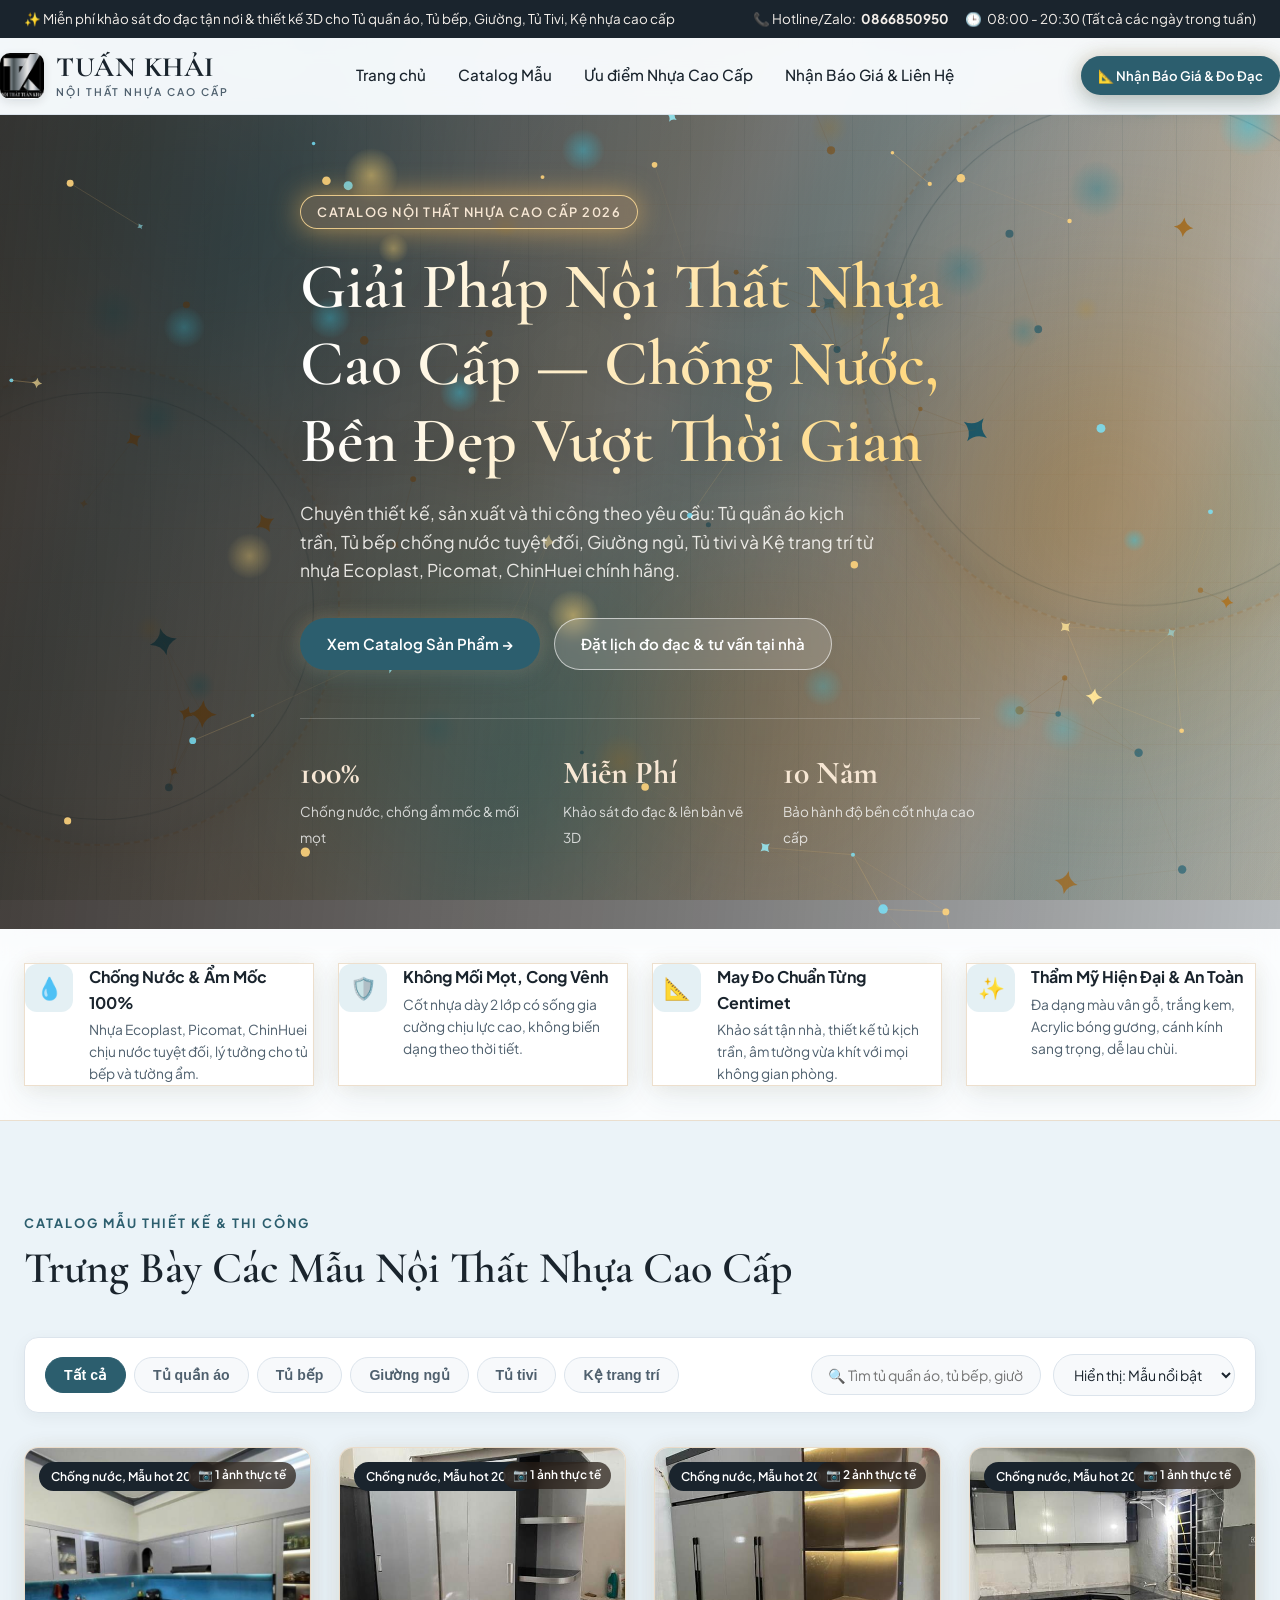
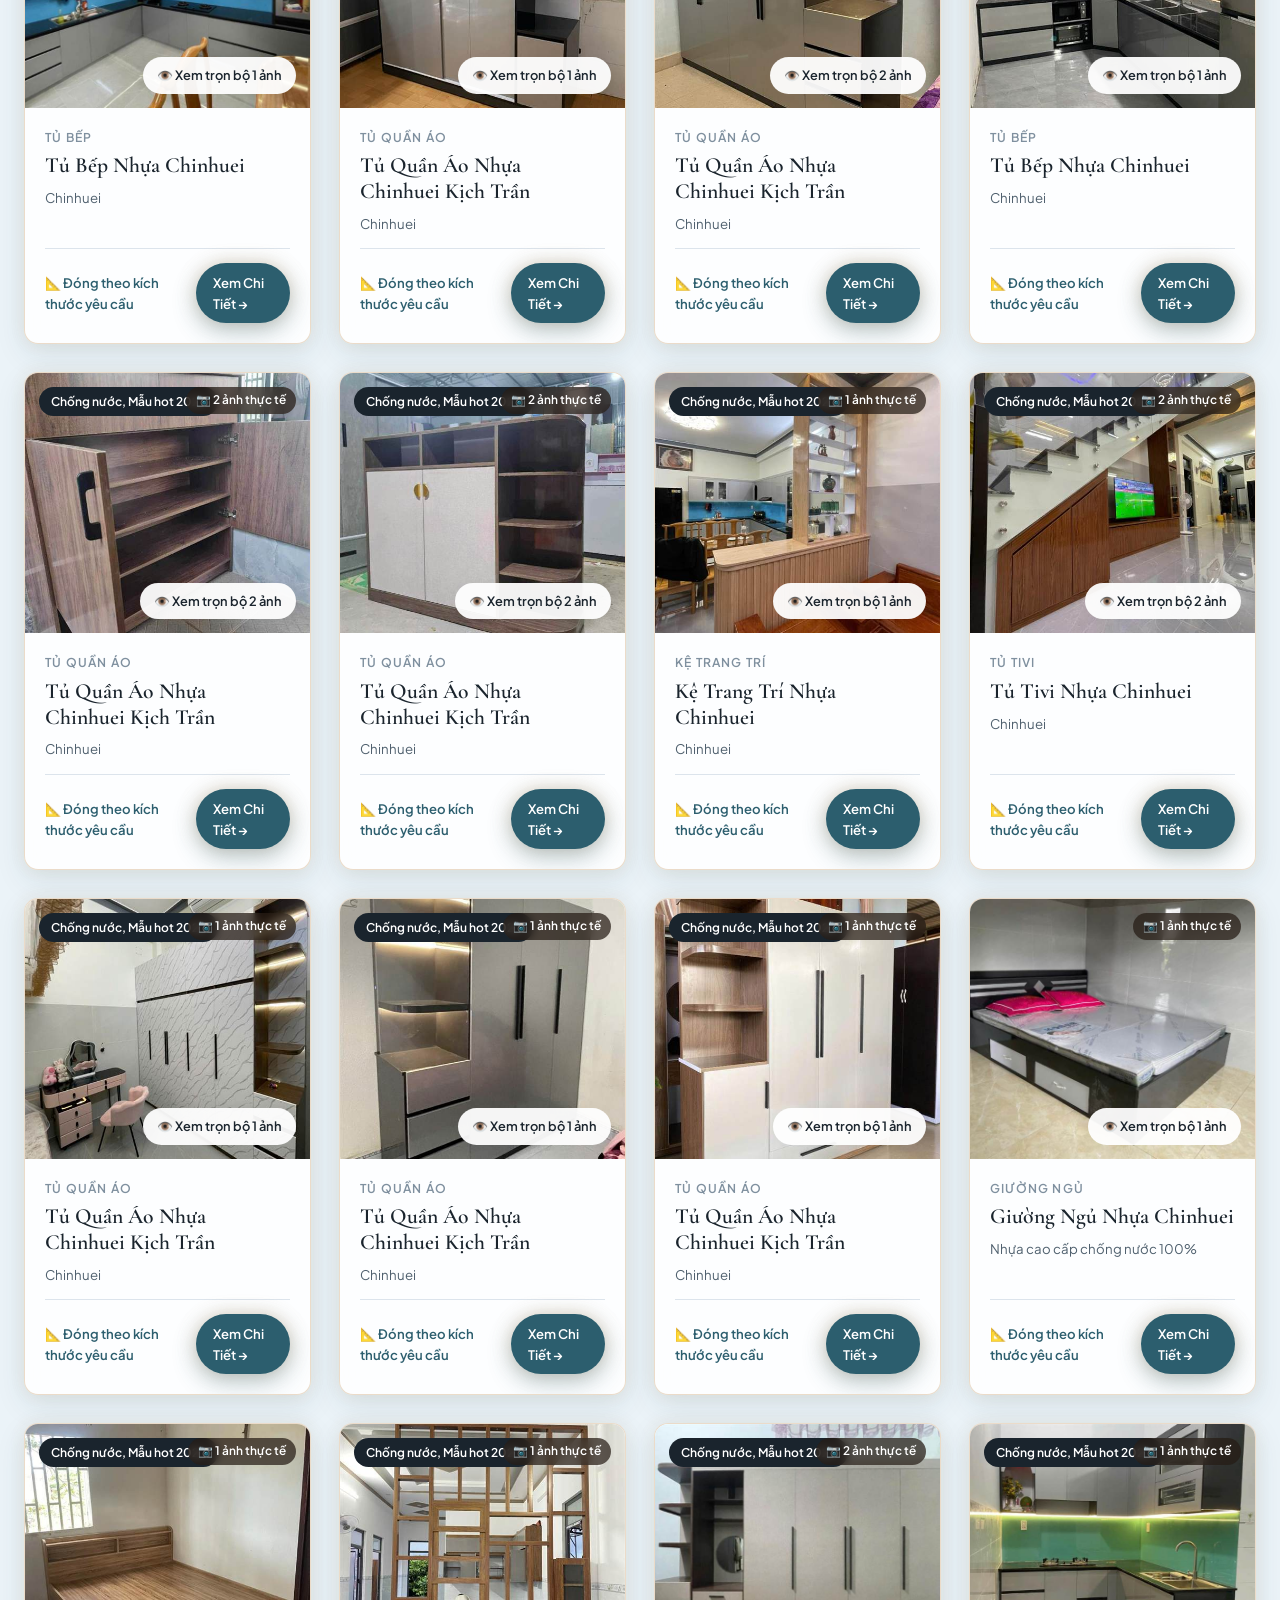
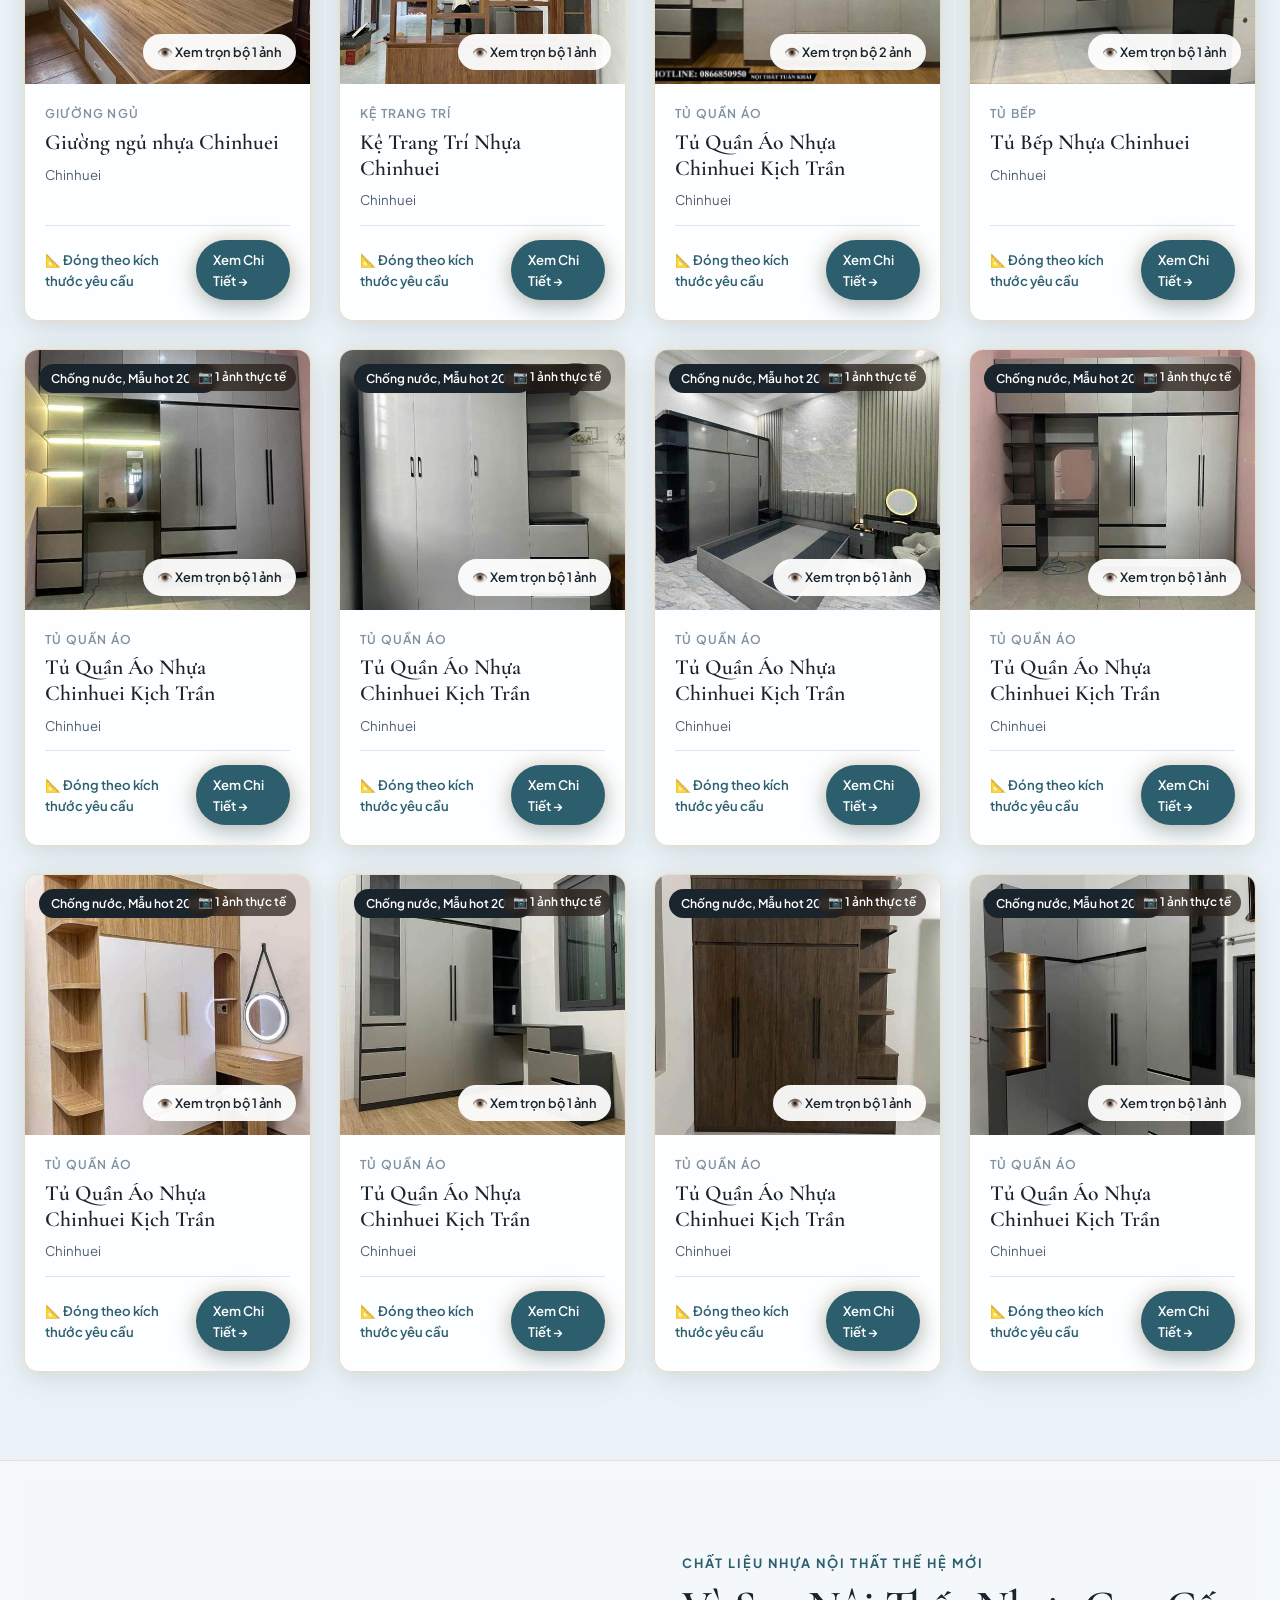
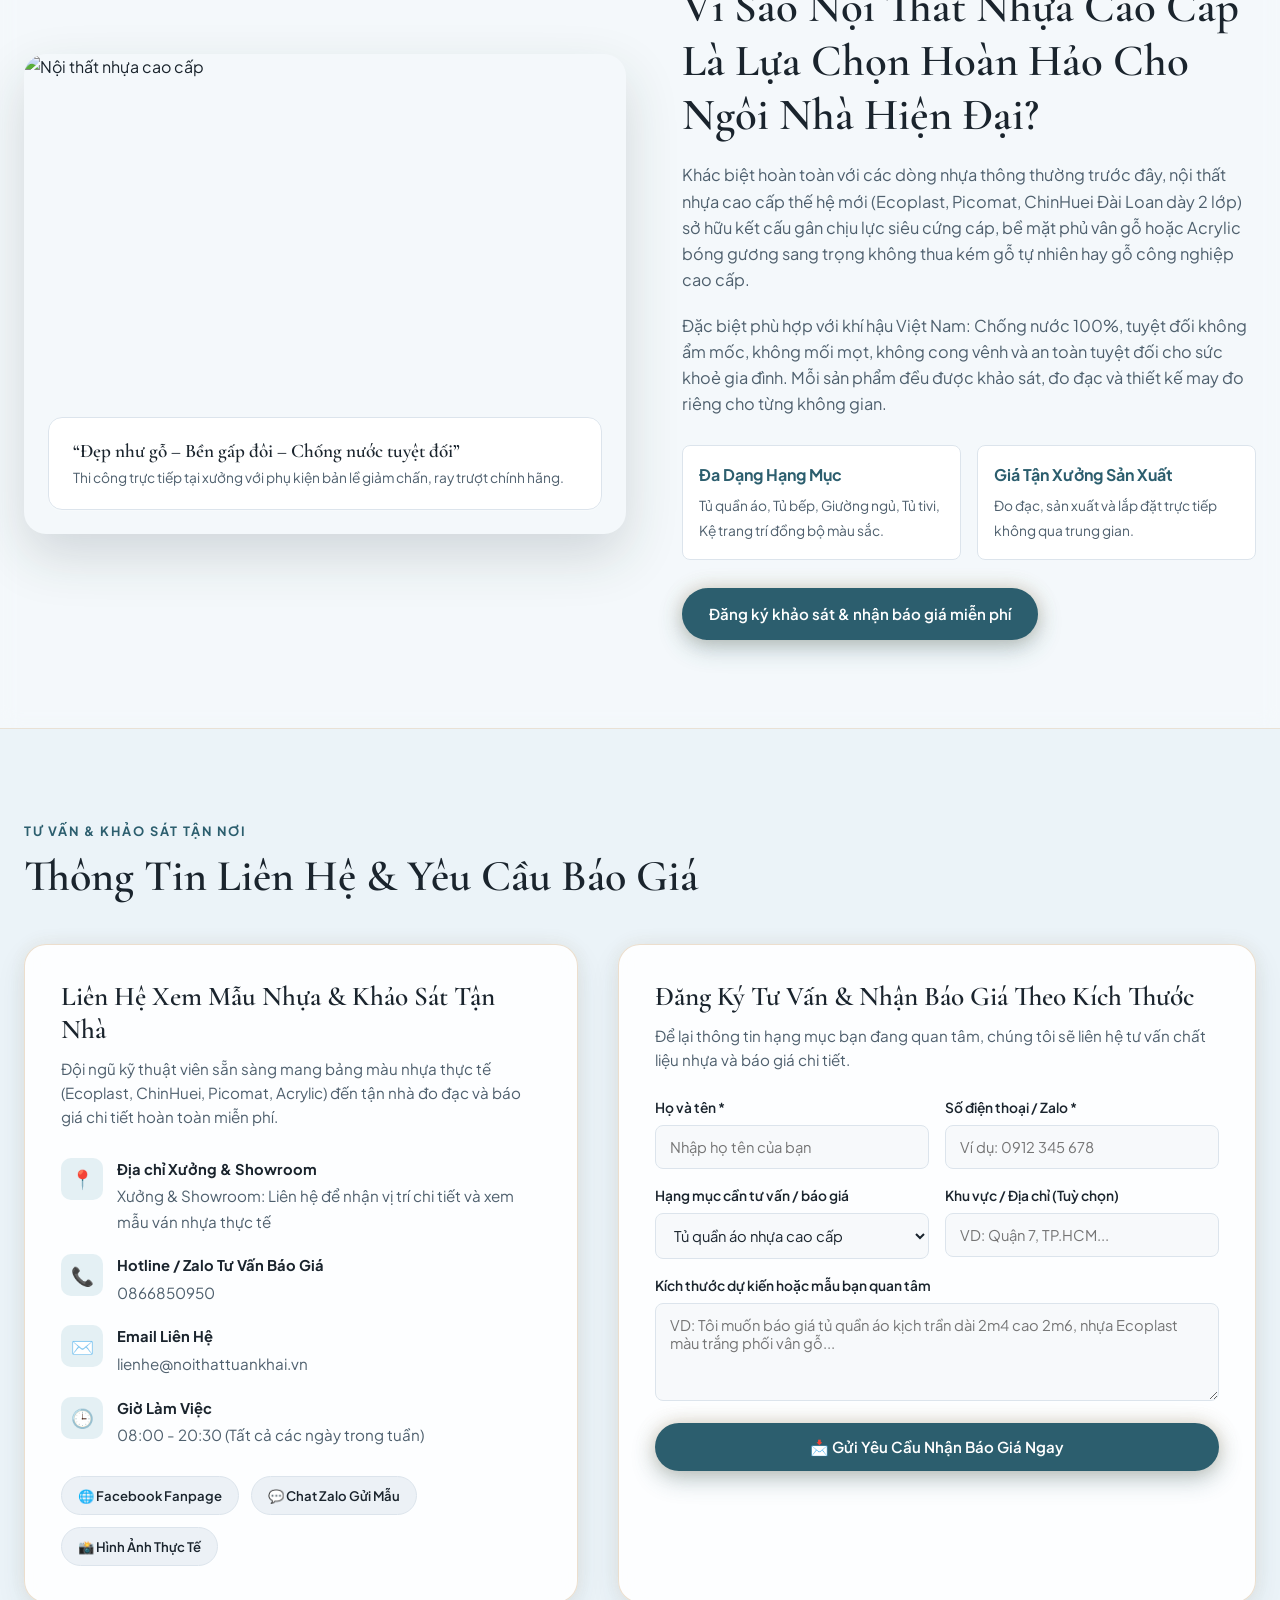
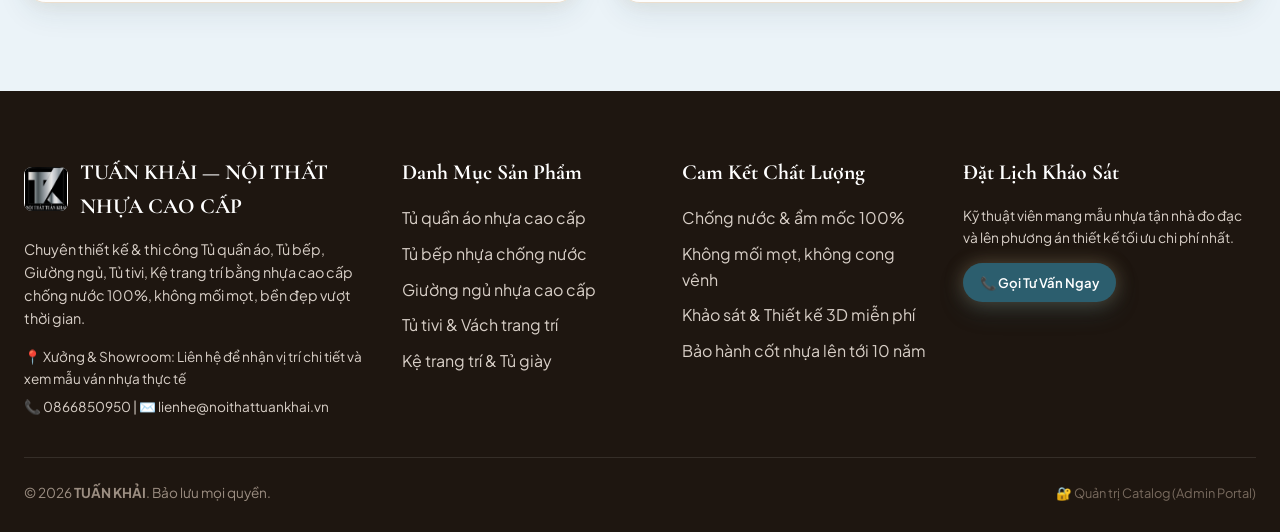
==== commit 65466a13: "Add files via upload" ====
--- a/index.html
+++ b/index.html
@@ -7,69 +7,117 @@
   <link rel="preconnect" href="https://fonts.googleapis.com">
   <link rel="preconnect" href="https://fonts.gstatic.com" crossorigin>
   <link href="https://fonts.googleapis.com/css2?family=Cormorant+Garamond:ital,wght@0,600;0,700;1,600&family=Plus+Jakarta+Sans:wght@400;500;600;700&display=swap" rel="stylesheet">
-  <link rel="stylesheet" href="styles.css?v=20261024_anim1" />
+  <link rel="stylesheet" href="styles.css?v=20261024_deluxe2" />
   <style>
-    /* Critical Inline Animated Background Styles (Cache-Proof & 60FPS GPU Accelerated) */
+    /* Critical Inline Deluxe Glamorous Showroom Styles (Cache-Proof & 60FPS GPU Accelerated) */
     .ambient-bg-wrapper {
       position: fixed;
       inset: 0;
       z-index: 0;
       pointer-events: none;
       overflow: hidden;
-      background: radial-gradient(circle at 15% 15%, rgba(44, 94, 110, 0.12), transparent 45%),
-                  radial-gradient(circle at 85% 25%, rgba(200, 155, 101, 0.14), transparent 50%),
-                  radial-gradient(circle at 50% 85%, rgba(58, 148, 168, 0.12), transparent 55%),
-                  linear-gradient(180deg, #F4F8FB 0%, #E8F1F6 50%, #F6F3EC 100%);
+      background:
+        radial-gradient(circle at 12% 18%, rgba(28, 128, 158, 0.28), transparent 45%),
+        radial-gradient(circle at 88% 22%, rgba(226, 168, 86, 0.32), transparent 48%),
+        radial-gradient(circle at 22% 82%, rgba(212, 138, 62, 0.24), transparent 50%),
+        radial-gradient(circle at 82% 78%, rgba(22, 148, 168, 0.28), transparent 52%),
+        linear-gradient(135deg, #E3F0F7 0%, #F7EFE2 35%, #DFF0F5 70%, #F5E8D5 100%);
+      background-size: 200% 200%;
+      animation: luxuryBgGradientFlow 16s ease-in-out infinite alternate;
+    }
+    @keyframes luxuryBgGradientFlow {
+      0% { background-position: 0% 0%; }
+      50% { background-position: 100% 50%; }
+      100% { background-position: 50% 100%; }
     }
     .ambient-grid-pattern {
       position: absolute;
       inset: -120px;
       background-image:
-        linear-gradient(to right, rgba(44, 94, 110, 0.06) 1px, transparent 1px),
-        linear-gradient(to bottom, rgba(44, 94, 110, 0.06) 1px, transparent 1px);
-      background-size: 56px 56px;
-      animation: ambientGridPan 26s linear infinite;
+        linear-gradient(to right, rgba(44, 94, 110, 0.085) 1px, transparent 1px),
+        linear-gradient(to bottom, rgba(200, 155, 101, 0.085) 1px, transparent 1px);
+      background-size: 54px 54px;
+      animation: ambientGridPan 18s linear infinite;
     }
     @keyframes ambientGridPan {
       0% { transform: translate3d(0, 0, 0); }
-      100% { transform: translate3d(56px, 56px, 0); }
-    }
+      100% { transform: translate3d(54px, 54px, 0); }
+    }
+    .ambient-light-beams {
+      position: absolute;
+      inset: -30%;
+      background: repeating-linear-gradient(
+        118deg,
+        transparent 0%,
+        rgba(255, 223, 158, 0.16) 6%,
+        rgba(255, 255, 255, 0.24) 9%,
+        rgba(82, 198, 224, 0.16) 12%,
+        transparent 20%
+      );
+      filter: blur(20px);
+      animation: sweepLightBeams 13s ease-in-out infinite alternate;
+    }
+    @keyframes sweepLightBeams {
+      0% { transform: translateX(-8%) rotate(-3deg) scale(1.05); opacity: 0.75; }
+      50% { transform: translateX(6%) rotate(2deg) scale(1.12); opacity: 1; }
+      100% { transform: translateX(-4%) rotate(-1deg) scale(1.08); opacity: 0.85; }
+    }
+    .luxury-3d-ring {
+      position: absolute;
+      border-radius: 50%;
+      border: 2px dashed rgba(200, 155, 101, 0.38);
+      box-shadow: 0 0 40px rgba(200, 155, 101, 0.22), inset 0 0 40px rgba(44, 94, 110, 0.16);
+      pointer-events: none;
+    }
+    .luxury-3d-ring::before {
+      content: ''; position: absolute; inset: 24px; border-radius: 50%;
+      border: 1.5px solid rgba(44, 94, 110, 0.3);
+    }
+    .luxury-3d-ring.ring-1 { width: 560px; height: 560px; top: 8%; right: -140px; animation: spinRing3D 34s linear infinite; }
+    .luxury-3d-ring.ring-2 { width: 480px; height: 480px; bottom: 6%; left: -140px; animation: spinRing3DRev 40s linear infinite; }
+    @keyframes spinRing3D { 0% { transform: rotate(0deg) scale(1); } 50% { transform: rotate(180deg) scale(1.08); } 100% { transform: rotate(360deg) scale(1); } }
+    @keyframes spinRing3DRev { 0% { transform: rotate(360deg) scale(1); } 50% { transform: rotate(180deg) scale(1.08); } 100% { transform: rotate(0deg) scale(1); } }
     .ambient-orb {
       position: absolute;
       border-radius: 50%;
-      filter: blur(65px);
-      opacity: 0.6;
+      filter: blur(55px);
+      opacity: 0.85;
       will-change: transform;
     }
     .ambient-orb.orb-1 {
-      width: 480px; height: 480px; top: -8%; left: -6%;
-      background: radial-gradient(circle, rgba(44, 94, 110, 0.45) 0%, rgba(44, 94, 110, 0) 70%);
-      animation: floatOrb1 20s ease-in-out infinite alternate;
+      width: 540px; height: 540px; top: -8%; left: -6%;
+      background: radial-gradient(circle, rgba(24, 142, 178, 0.62) 0%, rgba(24, 142, 178, 0) 70%);
+      animation: floatOrb1 14s ease-in-out infinite alternate;
     }
     .ambient-orb.orb-2 {
-      width: 520px; height: 520px; top: 30%; right: -10%;
-      background: radial-gradient(circle, rgba(200, 155, 101, 0.42) 0%, rgba(200, 155, 101, 0) 70%);
-      animation: floatOrb2 24s ease-in-out infinite alternate;
+      width: 600px; height: 600px; top: 24%; right: -10%;
+      background: radial-gradient(circle, rgba(235, 168, 68, 0.60) 0%, rgba(235, 168, 68, 0) 70%);
+      animation: floatOrb2 16s ease-in-out infinite alternate;
     }
     .ambient-orb.orb-3 {
-      width: 460px; height: 460px; bottom: -10%; left: 22%;
-      background: radial-gradient(circle, rgba(52, 142, 162, 0.38) 0%, rgba(52, 142, 162, 0) 70%);
-      animation: floatOrb3 22s ease-in-out infinite alternate;
+      width: 520px; height: 520px; bottom: -10%; left: 18%;
+      background: radial-gradient(circle, rgba(32, 178, 170, 0.52) 0%, rgba(32, 178, 170, 0) 70%);
+      animation: floatOrb3 15s ease-in-out infinite alternate;
+    }
+    .ambient-orb.orb-4 {
+      width: 450px; height: 450px; top: 55%; left: 42%;
+      background: radial-gradient(circle, rgba(240, 185, 95, 0.48) 0%, rgba(240, 185, 95, 0) 70%);
+      animation: floatOrb1 18s ease-in-out infinite alternate-reverse;
     }
     @keyframes floatOrb1 {
       0% { transform: translate3d(0, 0, 0) scale(1); }
-      50% { transform: translate3d(130px, 85px, 0) scale(1.15); }
-      100% { transform: translate3d(45px, 160px, 0) scale(0.95); }
+      50% { transform: translate3d(160px, 100px, 0) scale(1.22); }
+      100% { transform: translate3d(60px, 190px, 0) scale(0.92); }
     }
     @keyframes floatOrb2 {
       0% { transform: translate3d(0, 0, 0) scale(1); }
-      50% { transform: translate3d(-140px, 95px, 0) scale(1.12); }
-      100% { transform: translate3d(-60px, -90px, 0) scale(0.92); }
+      50% { transform: translate3d(-170px, 110px, 0) scale(1.2); }
+      100% { transform: translate3d(-80px, -110px, 0) scale(0.9); }
     }
     @keyframes floatOrb3 {
       0% { transform: translate3d(0, 0, 0) scale(1); }
-      50% { transform: translate3d(110px, -110px, 0) scale(1.18); }
-      100% { transform: translate3d(-90px, -40px, 0) scale(0.96); }
+      50% { transform: translate3d(140px, -130px, 0) scale(1.24); }
+      100% { transform: translate3d(-110px, -60px, 0) scale(0.94); }
     }
     #ambientParticleCanvas, #heroParticleCanvas {
       position: absolute;
@@ -82,17 +130,37 @@
     .hero-content { position: relative; z-index: 2; }
     .topbar, .header, .hero, .features-strip, .section, .footer { position: relative; z-index: 1; }
     .section { background: transparent !important; }
-    .section-alt { background: rgba(235, 243, 249, 0.62) !important; backdrop-filter: blur(6px); }
-    .features-strip { background: rgba(255, 255, 255, 0.8) !important; backdrop-filter: blur(12px); }
-    .hero-badge { animation: badgeFloat 3.4s ease-in-out infinite; box-shadow: 0 0 22px rgba(200, 155, 101, 0.4); }
-    @keyframes badgeFloat { 0%, 100% { transform: translateY(0); } 50% { transform: translateY(-5px); } }
-    .btn-primary { position: relative; overflow: hidden; }
+    .section-alt { background: rgba(255, 255, 255, 0.46) !important; backdrop-filter: blur(10px); }
+    .features-strip { background: rgba(255, 255, 255, 0.78) !important; backdrop-filter: blur(14px); }
+    .hero h1 {
+      background: linear-gradient(90deg, #FFFFFF 0%, #FFE4A8 28%, #FFD166 50%, #FFFFFF 75%, #CBEFF8 100%);
+      background-size: 220% auto;
+      -webkit-background-clip: text;
+      -webkit-text-fill-color: transparent;
+      animation: liquidGoldText 6s linear infinite;
+      filter: drop-shadow(0 4px 20px rgba(0, 0, 0, 0.35));
+    }
+    @keyframes liquidGoldText { 0% { background-position: 0% center; } 100% { background-position: 220% center; } }
+    .hero-badge { animation: badgeFloat 3s ease-in-out infinite; box-shadow: 0 0 28px rgba(235, 180, 90, 0.65); }
+    @keyframes badgeFloat { 0%, 100% { transform: translateY(0) scale(1); } 50% { transform: translateY(-6px) scale(1.03); } }
+    .btn-primary { position: relative; overflow: hidden; box-shadow: 0 8px 24px rgba(44, 94, 110, 0.32), 0 0 18px rgba(200, 155, 101, 0.35); }
     .btn-primary::after {
-      content: ''; position: absolute; top: 0; left: -120%; width: 65%; height: 100%;
-      background: linear-gradient(90deg, transparent, rgba(255,255,255,0.32), transparent);
-      transform: skewX(-22deg); animation: btnShimmerSweep 4s infinite; pointer-events: none;
-    }
-    @keyframes btnShimmerSweep { 0% { left: -120%; } 30%, 100% { left: 160%; } }
+      content: ''; position: absolute; top: 0; left: -120%; width: 70%; height: 100%;
+      background: linear-gradient(90deg, transparent, rgba(255, 240, 195, 0.55), transparent);
+      transform: skewX(-22deg); animation: btnShimmerSweep 3.2s infinite; pointer-events: none;
+    }
+    @keyframes btnShimmerSweep { 0% { left: -120%; } 35%, 100% { left: 160%; } }
+    .product-card {
+      background: rgba(255, 255, 255, 0.88) !important;
+      backdrop-filter: blur(14px);
+      border: 1px solid rgba(200, 155, 101, 0.35) !important;
+      box-shadow: 0 10px 30px rgba(28, 65, 82, 0.1), 0 0 18px rgba(200, 155, 101, 0.12) !important;
+    }
+    .product-card:hover {
+      transform: translateY(-10px) scale(1.015) !important;
+      border-color: rgba(225, 168, 75, 0.95) !important;
+      box-shadow: 0 24px 52px rgba(28, 72, 90, 0.22), 0 0 32px rgba(230, 175, 85, 0.42) !important;
+    }
   </style>
 </head>
 <body>
@@ -100,9 +168,13 @@
   <!-- Dynamic Animated Showroom Background -->
   <div class="ambient-bg-wrapper" aria-hidden="true">
     <div class="ambient-grid-pattern"></div>
+    <div class="ambient-light-beams"></div>
+    <div class="luxury-3d-ring ring-1"></div>
+    <div class="luxury-3d-ring ring-2"></div>
     <div class="ambient-orb orb-1"></div>
     <div class="ambient-orb orb-2"></div>
     <div class="ambient-orb orb-3"></div>
+    <div class="ambient-orb orb-4"></div>
     <canvas id="ambientParticleCanvas"></canvas>
   </div>
 
@@ -461,18 +533,40 @@
   <!-- Toast Notification -->
   <div class="toast" id="toast">Thông báo</div>
 
-  <script src="app.js?v=20261024_anim1"></script>
+  <script src="app.js?v=20261024_deluxe2"></script>
   <script>
-    // 60FPS GPU-Friendly Interactive Particle & Light Network Engine
-    (function initShowroomAnimations() {
-      function setupParticleCanvas(canvasId, opts) {
+    // DELUXE 60FPS GLAMOROUS SHOWROOM ENGINE:
+    // Glowing Bokeh Orbs + Twinkling 4-Point Diamond Stars + Shooting Gold Meteors + Interactive Cursor Sparkle Trail
+    (function initDeluxeShowroomFX() {
+      function drawDiamondStar(ctx, x, y, size, rot, color, alpha) {
+        ctx.save();
+        ctx.translate(x, y);
+        ctx.rotate(rot);
+        ctx.globalAlpha = Math.max(0, Math.min(1, alpha));
+        ctx.fillStyle = color;
+        ctx.beginPath();
+        for (let i = 0; i < 4; i++) {
+          ctx.lineTo(0, -size);
+          ctx.quadraticCurveTo(size * 0.18, -size * 0.18, size, 0);
+          ctx.quadraticCurveTo(size * 0.18, size * 0.18, 0, size);
+          ctx.quadraticCurveTo(-size * 0.18, size * 0.18, -size, 0);
+          ctx.quadraticCurveTo(-size * 0.18, -size * 0.18, 0, -size);
+        }
+        ctx.closePath();
+        ctx.fill();
+        ctx.restore();
+      }
+
+      function setupDeluxeCanvas(canvasId, opts) {
         const canvas = document.getElementById(canvasId);
         if (!canvas) return;
         const ctx = canvas.getContext('2d');
         let width = 0, height = 0;
         const isMobile = window.innerWidth < 768;
         const count = isMobile ? opts.mobileCount : opts.desktopCount;
-        const particles = [];
+        const nodes = [];
+        const meteors = [];
+        const sparkles = [];
         const mouse = { x: -9999, y: -9999 };
 
         function resize() {
@@ -483,99 +577,218 @@
         resize();
         window.addEventListener('resize', resize);
 
+        function spawnSparkles(x, y, amount) {
+          if (sparkles.length > 90) return;
+          for (let i = 0; i < amount; i++) {
+            const angle = Math.random() * Math.PI * 2;
+            const spd = Math.random() * 2.4 + 0.5;
+            sparkles.push({
+              x, y,
+              vx: Math.cos(angle) * spd,
+              vy: Math.sin(angle) * spd - 0.3,
+              size: Math.random() * 6 + 3.5,
+              rot: Math.random() * Math.PI,
+              vRot: (Math.random() - 0.5) * 0.12,
+              life: 1,
+              decay: Math.random() * 0.022 + 0.015,
+              color: Math.random() > 0.3 ? '#FFD166' : '#56E39F'
+            });
+          }
+        }
+
         window.addEventListener('mousemove', e => {
-          if (opts.fixedFullscreen) {
-            mouse.x = e.clientX;
-            mouse.y = e.clientY;
-          } else {
+          let mx = e.clientX, my = e.clientY;
+          if (!opts.fixedFullscreen) {
             const rect = canvas.getBoundingClientRect();
-            mouse.x = e.clientX - rect.left;
-            mouse.y = e.clientY - rect.top;
+            mx = e.clientX - rect.left;
+            my = e.clientY - rect.top;
+          }
+          mouse.x = mx;
+          mouse.y = my;
+          if (Math.random() > 0.25 && mx >= 0 && mx <= width && my >= 0 && my <= height) {
+            spawnSparkles(mx, my, 2);
           }
         });
 
+        window.addEventListener('touchmove', e => {
+          if (!e.touches[0]) return;
+          let mx = e.touches[0].clientX, my = e.touches[0].clientY;
+          if (!opts.fixedFullscreen) {
+            const rect = canvas.getBoundingClientRect();
+            mx -= rect.left;
+            my -= rect.top;
+          }
+          if (Math.random() > 0.35 && mx >= 0 && mx <= width && my >= 0 && my <= height) {
+            spawnSparkles(mx, my, 2);
+          }
+        }, { passive: true });
+
         for (let i = 0; i < count; i++) {
-          particles.push({
+          const isBokeh = i % 4 === 0;
+          const isStar = i % 3 === 0;
+          nodes.push({
             x: Math.random() * (width || window.innerWidth),
             y: Math.random() * (height || window.innerHeight),
             vx: (Math.random() - 0.5) * opts.speed,
             vy: (Math.random() - 0.5) * opts.speed,
-            r: Math.random() * 2.4 + 1.2,
-            gold: Math.random() > 0.45
+            r: isBokeh ? (Math.random() * 18 + 10) : (Math.random() * 3.2 + 1.6),
+            isBokeh,
+            isStar,
+            phase: Math.random() * Math.PI * 2,
+            pulseSpeed: Math.random() * 0.04 + 0.015,
+            rot: Math.random() * Math.PI,
+            gold: Math.random() > 0.38
           });
         }
 
+        function maybeSpawnMeteor() {
+          if (meteors.length < 2 && Math.random() < 0.018) {
+            meteors.push({
+              x: Math.random() * width * 0.9,
+              y: Math.random() * height * 0.35,
+              vx: Math.random() * 5 + 6,
+              vy: Math.random() * 2.5 + 3,
+              len: Math.random() * 90 + 70,
+              life: 1,
+              decay: 0.014
+            });
+          }
+        }
+
         function draw() {
           ctx.clearRect(0, 0, width, height);
-          for (let i = 0; i < particles.length; i++) {
-            const p = particles[i];
-            p.x += p.vx;
-            p.y += p.vy;
-            if (p.x < 0) p.x = width;
-            if (p.x > width) p.x = 0;
-            if (p.y < 0) p.y = height;
-            if (p.y > height) p.y = 0;
-
-            // Subtle mouse interaction
-            const dxM = mouse.x - p.x;
-            const dyM = mouse.y - p.y;
-            const distM = Math.hypot(dxM, dyM);
-            if (distM < 130 && distM > 0) {
-              p.x -= (dxM / distM) * 0.45;
-              p.y -= (dyM / distM) * 0.45;
+          maybeSpawnMeteor();
+
+          // 1. Draw Nodes (Glowing Bokeh + Twinkling Stars + Constellation Network)
+          for (let i = 0; i < nodes.length; i++) {
+            const p = nodes[i];
+            p.x = (p.x + p.vx + width) % width;
+            p.y = (p.y + p.vy + height) % height;
+            p.phase += p.pulseSpeed;
+            p.rot += 0.012;
+            const twinkle = (Math.sin(p.phase) + 1) * 0.5; // 0..1
+
+            if (p.isBokeh) {
+              const grad = ctx.createRadialGradient(p.x, p.y, 0, p.x, p.y, p.r * (0.85 + twinkle * 0.3));
+              if (p.gold) {
+                grad.addColorStop(0, `rgba(255, 215, 115, ${(0.32 + twinkle * 0.25).toFixed(2)})`);
+                grad.addColorStop(1, 'rgba(255, 215, 115, 0)');
+              } else {
+                grad.addColorStop(0, `rgba(56, 198, 224, ${(0.28 + twinkle * 0.22).toFixed(2)})`);
+                grad.addColorStop(1, 'rgba(56, 198, 224, 0)');
+              }
+              ctx.fillStyle = grad;
+              ctx.beginPath();
+              ctx.arc(p.x, p.y, p.r * 1.2, 0, Math.PI * 2);
+              ctx.fill();
+            } else if (p.isStar) {
+              drawDiamondStar(
+                ctx,
+                p.x,
+                p.y,
+                p.r * (1.8 + twinkle * 1.4),
+                p.rot,
+                p.gold ? opts.starGold : opts.starTeal,
+                0.45 + twinkle * 0.55
+              );
+            } else {
+              ctx.beginPath();
+              ctx.arc(p.x, p.y, p.r, 0, Math.PI * 2);
+              ctx.fillStyle = p.gold ? opts.goldColor : opts.tealColor;
+              ctx.fill();
             }
 
-            ctx.beginPath();
-            ctx.arc(p.x, p.y, p.r, 0, Math.PI * 2);
-            ctx.fillStyle = p.gold ? opts.goldColor : opts.tealColor;
-            ctx.fill();
-
-            // Connect nearby particles with delicate architectural lines
-            for (let j = i + 1; j < particles.length; j++) {
-              const p2 = particles[j];
-              const dx = p.x - p2.x;
-              const dy = p.y - p2.y;
-              const dist = Math.hypot(dx, dy);
-              if (dist < opts.linkDist) {
-                ctx.beginPath();
-                ctx.moveTo(p.x, p.y);
-                ctx.lineTo(p2.x, p2.y);
-                const alpha = (1 - dist / opts.linkDist) * opts.lineAlpha;
-                ctx.strokeStyle = opts.lineColor.replace('ALPHA', alpha.toFixed(3));
-                ctx.lineWidth = 0.8;
-                ctx.stroke();
+            // Connect non-bokeh nodes with glowing architectural constellation lines
+            if (!p.isBokeh) {
+              for (let j = i + 1; j < nodes.length; j++) {
+                const p2 = nodes[j];
+                if (p2.isBokeh) continue;
+                const dist = Math.hypot(p.x - p2.x, p.y - p2.y);
+                if (dist < opts.linkDist) {
+                  ctx.beginPath();
+                  ctx.moveTo(p.x, p.y);
+                  ctx.lineTo(p2.x, p2.y);
+                  const alpha = (1 - dist / opts.linkDist) * opts.lineAlpha;
+                  ctx.strokeStyle = opts.lineColor.replace('ALPHA', alpha.toFixed(3));
+                  ctx.lineWidth = 1.0;
+                  ctx.stroke();
+                }
               }
             }
           }
+
+          // 2. Draw Shooting Golden Meteors
+          for (let i = meteors.length - 1; i >= 0; i--) {
+            const m = meteors[i];
+            m.x += m.vx;
+            m.y += m.vy;
+            m.life -= m.decay;
+            if (m.life <= 0 || m.x > width + 150 || m.y > height + 150) {
+              meteors.splice(i, 1);
+              continue;
+            }
+            const tailX = m.x - m.vx * (m.len / 8);
+            const tailY = m.y - m.vy * (m.len / 8);
+            const grad = ctx.createLinearGradient(m.x, m.y, tailX, tailY);
+            grad.addColorStop(0, `rgba(255, 232, 165, ${m.life.toFixed(2)})`);
+            grad.addColorStop(0.4, `rgba(235, 175, 80, ${(m.life * 0.6).toFixed(2)})`);
+            grad.addColorStop(1, 'rgba(235, 175, 80, 0)');
+            ctx.strokeStyle = grad;
+            ctx.lineWidth = 2.4;
+            ctx.beginPath();
+            ctx.moveTo(m.x, m.y);
+            ctx.lineTo(tailX, tailY);
+            ctx.stroke();
+            drawDiamondStar(ctx, m.x, m.y, 7, m.life * 4, '#FFF3C4', m.life);
+          }
+
+          // 3. Draw Interactive Cursor/Touch Sparkles
+          for (let i = sparkles.length - 1; i >= 0; i--) {
+            const s = sparkles[i];
+            s.x += s.vx;
+            s.y += s.vy;
+            s.rot += s.vRot;
+            s.life -= s.decay;
+            if (s.life <= 0) {
+              sparkles.splice(i, 1);
+              continue;
+            }
+            drawDiamondStar(ctx, s.x, s.y, s.size * s.life, s.rot, s.color, s.life);
+          }
+
           requestAnimationFrame(draw);
         }
         requestAnimationFrame(draw);
       }
 
-      // 1. Hero Banner Glowing Gold & Aqua Constellation
-      setupParticleCanvas('heroParticleCanvas', {
+      // 1. Hero Banner Deluxe Golden & Diamond Stage
+      setupDeluxeCanvas('heroParticleCanvas', {
         fixedFullscreen: false,
-        desktopCount: 38,
-        mobileCount: 18,
-        speed: 0.45,
-        linkDist: 135,
+        desktopCount: 52,
+        mobileCount: 26,
+        speed: 0.55,
+        linkDist: 145,
+        lineAlpha: 0.34,
+        goldColor: 'rgba(255, 212, 125, 0.9)',
+        tealColor: 'rgba(120, 230, 255, 0.8)',
+        starGold: '#FFE599',
+        starTeal: '#99F3FF',
+        lineColor: 'rgba(245, 195, 115, ALPHA)'
+      });
+
+      // 2. Full-Page Deluxe Ambient Aurora & Starlight Network
+      setupDeluxeCanvas('ambientParticleCanvas', {
+        fixedFullscreen: true,
+        desktopCount: 58,
+        mobileCount: 28,
+        speed: 0.48,
+        linkDist: 155,
         lineAlpha: 0.26,
-        goldColor: 'rgba(225, 182, 122, 0.78)',
-        tealColor: 'rgba(130, 215, 235, 0.65)',
-        lineColor: 'rgba(215, 175, 120, ALPHA)'
-      });
-
-      // 2. Full-Page Ambient Architectural Floating Network
-      setupParticleCanvas('ambientParticleCanvas', {
-        fixedFullscreen: true,
-        desktopCount: 42,
-        mobileCount: 20,
-        speed: 0.38,
-        linkDist: 145,
-        lineAlpha: 0.18,
-        goldColor: 'rgba(200, 155, 101, 0.55)',
-        tealColor: 'rgba(44, 94, 110, 0.42)',
-        lineColor: 'rgba(44, 94, 110, ALPHA)'
+        goldColor: 'rgba(218, 155, 65, 0.78)',
+        tealColor: 'rgba(28, 128, 158, 0.65)',
+        starGold: '#E69F38',
+        starTeal: '#1C88A8',
+        lineColor: 'rgba(195, 140, 68, ALPHA)'
       });
     })();
   </script>
--- a/styles.css
+++ b/styles.css
@@ -1921,11 +1921,11 @@
 }
 
 /* ==========================================================================
-   DYNAMIC ANIMATED BACKGROUND & LUXURY SHOWROOM EFFECTS (GPU ACCELERATED)
+   DELUXE GLAMOROUS SHOWROOM BACKGROUND & LUXURY FX (60FPS GPU ACCELERATED)
    ========================================================================== */
 body {
   position: relative;
-  background-color: #F4F8FB;
+  background-color: #EBF3F8;
 }
 
 .ambient-bg-wrapper {
@@ -1934,84 +1934,173 @@
   z-index: 0;
   pointer-events: none;
   overflow: hidden;
-  background: radial-gradient(circle at 15% 15%, rgba(44, 94, 110, 0.10), transparent 45%),
-              radial-gradient(circle at 85% 25%, rgba(200, 155, 101, 0.12), transparent 50%),
-              radial-gradient(circle at 50% 85%, rgba(58, 148, 168, 0.10), transparent 55%),
-              linear-gradient(180deg, #F5F9FC 0%, #EAF2F7 50%, #F7F5F0 100%);
-}
-
-/* Moving Architectural 3D Blueprint Grid */
+  background:
+    radial-gradient(circle at 12% 18%, rgba(28, 128, 158, 0.28), transparent 45%),
+    radial-gradient(circle at 88% 22%, rgba(226, 168, 86, 0.32), transparent 48%),
+    radial-gradient(circle at 22% 82%, rgba(212, 138, 62, 0.24), transparent 50%),
+    radial-gradient(circle at 82% 78%, rgba(22, 148, 168, 0.28), transparent 52%),
+    linear-gradient(135deg, #E3F0F7 0%, #F7EFE2 35%, #DFF0F5 70%, #F5E8D5 100%);
+  background-size: 200% 200%;
+  animation: luxuryBgGradientFlow 16s ease-in-out infinite alternate;
+}
+
+@keyframes luxuryBgGradientFlow {
+  0% { background-position: 0% 0%; }
+  50% { background-position: 100% 50%; }
+  100% { background-position: 50% 100%; }
+}
+
+/* Moving Architectural 3D Perspective Blueprint Grid */
 .ambient-grid-pattern {
   position: absolute;
-  inset: -100px;
+  inset: -120px;
   background-image:
-    linear-gradient(to right, rgba(44, 94, 110, 0.055) 1px, transparent 1px),
-    linear-gradient(to bottom, rgba(44, 94, 110, 0.055) 1px, transparent 1px);
-  background-size: 56px 56px;
-  animation: ambientGridPan 28s linear infinite;
+    linear-gradient(to right, rgba(44, 94, 110, 0.085) 1px, transparent 1px),
+    linear-gradient(to bottom, rgba(200, 155, 101, 0.085) 1px, transparent 1px);
+  background-size: 54px 54px;
+  animation: ambientGridPan 18s linear infinite;
   will-change: transform;
 }
 
 @keyframes ambientGridPan {
   0% { transform: translate3d(0, 0, 0); }
-  100% { transform: translate3d(56px, 56px, 0); }
-}
-
-/* Floating Glowing Orbs */
+  100% { transform: translate3d(54px, 54px, 0); }
+}
+
+/* Volumetric Showroom Light Beams (Tia sáng sân khấu chiếu xiên) */
+.ambient-light-beams {
+  position: absolute;
+  inset: -30%;
+  background:
+    repeating-linear-gradient(
+      118deg,
+      transparent 0%,
+      rgba(255, 223, 158, 0.14) 6%,
+      rgba(255, 255, 255, 0.22) 9%,
+      rgba(82, 198, 224, 0.14) 12%,
+      transparent 20%
+    );
+  filter: blur(22px);
+  animation: sweepLightBeams 14s ease-in-out infinite alternate;
+  will-change: transform;
+}
+
+@keyframes sweepLightBeams {
+  0% { transform: translateX(-8%) rotate(-3deg) scale(1.05); opacity: 0.7; }
+  50% { transform: translateX(6%) rotate(2deg) scale(1.12); opacity: 1; }
+  100% { transform: translateX(-4%) rotate(-1deg) scale(1.08); opacity: 0.8; }
+}
+
+/* Rotating 3D Golden Luxury Rings */
+.luxury-3d-ring {
+  position: absolute;
+  border-radius: 50%;
+  border: 2px dashed rgba(200, 155, 101, 0.35);
+  box-shadow: 0 0 40px rgba(200, 155, 101, 0.2), inset 0 0 40px rgba(44, 94, 110, 0.15);
+  pointer-events: none;
+  will-change: transform;
+}
+
+.luxury-3d-ring::before {
+  content: '';
+  position: absolute;
+  inset: 24px;
+  border-radius: 50%;
+  border: 1.5px solid rgba(44, 94, 110, 0.28);
+}
+
+.luxury-3d-ring.ring-1 {
+  width: 560px;
+  height: 560px;
+  top: 8%;
+  right: -140px;
+  animation: spinRing3D 36s linear infinite;
+}
+
+.luxury-3d-ring.ring-2 {
+  width: 480px;
+  height: 480px;
+  bottom: 6%;
+  left: -140px;
+  animation: spinRing3DReverse 42s linear infinite;
+}
+
+@keyframes spinRing3D {
+  0% { transform: rotate(0deg) scale(1); }
+  50% { transform: rotate(180deg) scale(1.08); }
+  100% { transform: rotate(360deg) scale(1); }
+}
+
+@keyframes spinRing3DReverse {
+  0% { transform: rotate(360deg) scale(1); }
+  50% { transform: rotate(180deg) scale(1.08); }
+  100% { transform: rotate(0deg) scale(1); }
+}
+
+/* Vivid Floating Glowing Aurora Orbs */
 .ambient-orb {
   position: absolute;
   border-radius: 50%;
-  filter: blur(70px);
-  opacity: 0.55;
+  filter: blur(55px);
+  opacity: 0.85;
   will-change: transform;
 }
 
 .ambient-orb.orb-1 {
-  width: 480px;
-  height: 480px;
-  top: -10%;
-  left: -8%;
-  background: radial-gradient(circle, rgba(44, 94, 110, 0.42) 0%, rgba(44, 94, 110, 0) 70%);
-  animation: floatOrb1 22s ease-in-out infinite alternate;
-}
-
-.ambient-orb.orb-2 {
   width: 540px;
   height: 540px;
-  top: 28%;
-  right: -12%;
-  background: radial-gradient(circle, rgba(200, 155, 101, 0.38) 0%, rgba(200, 155, 101, 0) 70%);
-  animation: floatOrb2 26s ease-in-out infinite alternate;
+  top: -8%;
+  left: -6%;
+  background: radial-gradient(circle, rgba(24, 142, 178, 0.62) 0%, rgba(24, 142, 178, 0) 70%);
+  animation: floatOrb1 14s ease-in-out infinite alternate;
+}
+
+.ambient-orb.orb-2 {
+  width: 600px;
+  height: 600px;
+  top: 24%;
+  right: -10%;
+  background: radial-gradient(circle, rgba(235, 168, 68, 0.60) 0%, rgba(235, 168, 68, 0) 70%);
+  animation: floatOrb2 16s ease-in-out infinite alternate;
 }
 
 .ambient-orb.orb-3 {
-  width: 460px;
-  height: 460px;
-  bottom: -12%;
-  left: 20%;
-  background: radial-gradient(circle, rgba(52, 142, 162, 0.35) 0%, rgba(52, 142, 162, 0) 70%);
-  animation: floatOrb3 24s ease-in-out infinite alternate;
+  width: 520px;
+  height: 520px;
+  bottom: -10%;
+  left: 18%;
+  background: radial-gradient(circle, rgba(32, 178, 170, 0.52) 0%, rgba(32, 178, 170, 0) 70%);
+  animation: floatOrb3 15s ease-in-out infinite alternate;
+}
+
+.ambient-orb.orb-4 {
+  width: 450px;
+  height: 450px;
+  top: 55%;
+  left: 42%;
+  background: radial-gradient(circle, rgba(240, 185, 95, 0.48) 0%, rgba(240, 185, 95, 0) 70%);
+  animation: floatOrb1 18s ease-in-out infinite alternate-reverse;
 }
 
 @keyframes floatOrb1 {
   0% { transform: translate3d(0, 0, 0) scale(1); }
-  50% { transform: translate3d(120px, 80px, 0) scale(1.15); }
-  100% { transform: translate3d(40px, 160px, 0) scale(0.95); }
+  50% { transform: translate3d(160px, 100px, 0) scale(1.22); }
+  100% { transform: translate3d(60px, 190px, 0) scale(0.92); }
 }
 
 @keyframes floatOrb2 {
   0% { transform: translate3d(0, 0, 0) scale(1); }
-  50% { transform: translate3d(-130px, 90px, 0) scale(1.12); }
-  100% { transform: translate3d(-60px, -90px, 0) scale(0.92); }
+  50% { transform: translate3d(-170px, 110px, 0) scale(1.2); }
+  100% { transform: translate3d(-80px, -110px, 0) scale(0.9); }
 }
 
 @keyframes floatOrb3 {
   0% { transform: translate3d(0, 0, 0) scale(1); }
-  50% { transform: translate3d(100px, -110px, 0) scale(1.18); }
-  100% { transform: translate3d(-90px, -40px, 0) scale(0.96); }
-}
-
-#ambientParticleCanvas {
+  50% { transform: translate3d(140px, -130px, 0) scale(1.24); }
+  100% { transform: translate3d(-110px, -60px, 0) scale(0.94); }
+}
+
+#ambientParticleCanvas, #heroParticleCanvas {
   position: absolute;
   inset: 0;
   width: 100%;
@@ -2019,6 +2108,15 @@
   pointer-events: none;
 }
 
+#heroParticleCanvas {
+  z-index: 1;
+}
+
+.hero-content {
+  position: relative;
+  z-index: 2;
+}
+
 /* Keep page sections above ambient background and allow background glow to shine through */
 .topbar, .header, .hero, .features-strip, .section, .footer {
   position: relative;
@@ -2030,39 +2128,49 @@
 }
 
 .section-alt {
-  background: rgba(236, 243, 248, 0.62) !important;
-  backdrop-filter: blur(6px);
+  background: rgba(255, 255, 255, 0.46) !important;
+  backdrop-filter: blur(10px);
+  border-top: 1px solid rgba(200, 155, 101, 0.25);
+  border-bottom: 1px solid rgba(200, 155, 101, 0.25);
 }
 
 .features-strip {
   background: rgba(255, 255, 255, 0.78) !important;
-  backdrop-filter: blur(12px);
-}
-
-/* Hero Banner Dynamic Breathing & Shimmer */
-.hero {
-  animation: heroBgPulse 18s ease-in-out infinite alternate;
-}
-
-@keyframes heroBgPulse {
-  0% { background-position: 50% 50%; }
-  100% { background-position: 50% 35%; }
+  backdrop-filter: blur(14px);
+  border-bottom: 1px solid rgba(200, 155, 101, 0.3);
+}
+
+/* Liquid Gold Shimmering Hero Title & Floating Badge */
+.hero h1 {
+  background: linear-gradient(90deg, #FFFFFF 0%, #FFE4A8 28%, #FFD166 50%, #FFFFFF 75%, #CBEFF8 100%);
+  background-size: 220% auto;
+  -webkit-background-clip: text;
+  -webkit-text-fill-color: transparent;
+  animation: liquidGoldText 6s linear infinite;
+  filter: drop-shadow(0 4px 20px rgba(0, 0, 0, 0.35));
+}
+
+@keyframes liquidGoldText {
+  0% { background-position: 0% center; }
+  100% { background-position: 220% center; }
 }
 
 .hero-badge {
-  animation: badgeFloat 3.6s ease-in-out infinite;
-  box-shadow: 0 0 22px rgba(200, 155, 101, 0.35);
+  animation: badgeFloat 3s ease-in-out infinite;
+  box-shadow: 0 0 28px rgba(235, 180, 90, 0.65);
+  border: 1px solid rgba(255, 220, 150, 0.85) !important;
 }
 
 @keyframes badgeFloat {
-  0%, 100% { transform: translateY(0); }
-  50% { transform: translateY(-5px); }
-}
-
-/* Shimmer Sweep on Primary Buttons */
+  0%, 100% { transform: translateY(0) scale(1); }
+  50% { transform: translateY(-6px) scale(1.03); }
+}
+
+/* Shimmer Sweep & Glowing Aura on Primary Buttons */
 .btn-primary {
   position: relative;
   overflow: hidden;
+  box-shadow: 0 8px 24px rgba(44, 94, 110, 0.32), 0 0 18px rgba(200, 155, 101, 0.35);
 }
 
 .btn-primary::after {
@@ -2070,47 +2178,66 @@
   position: absolute;
   top: 0;
   left: -120%;
-  width: 65%;
+  width: 70%;
   height: 100%;
   background: linear-gradient(
     90deg,
     transparent,
-    rgba(255, 255, 255, 0.28),
+    rgba(255, 240, 195, 0.55),
     transparent
   );
   transform: skewX(-22deg);
-  animation: btnShimmerSweep 4.5s infinite;
+  animation: btnShimmerSweep 3.2s infinite;
   pointer-events: none;
 }
 
 @keyframes btnShimmerSweep {
   0% { left: -120%; }
-  28%, 100% { left: 160%; }
-}
-
-/* Glassmorphic Card Glow & Hover Lift */
+  35%, 100% { left: 160%; }
+}
+
+/* Luxury Glassmorphic Card Glow, Glare Sweep & 3D Hover Lift */
 .product-card,
 .feature-box,
 .detail-info-box,
 .contact-info-card,
 .contact-form-card {
-  background: rgba(255, 255, 255, 0.9) !important;
-  backdrop-filter: blur(10px);
-  transition: transform 0.35s cubic-bezier(0.22, 1, 0.36, 1),
-              box-shadow 0.35s cubic-bezier(0.22, 1, 0.36, 1),
-              border-color 0.35s ease !important;
+  background: rgba(255, 255, 255, 0.88) !important;
+  backdrop-filter: blur(14px);
+  border: 1px solid rgba(200, 155, 101, 0.32) !important;
+  box-shadow: 0 10px 30px rgba(28, 65, 82, 0.09), 0 0 18px rgba(200, 155, 101, 0.10) !important;
+  transition: transform 0.38s cubic-bezier(0.22, 1, 0.36, 1),
+              box-shadow 0.38s cubic-bezier(0.22, 1, 0.36, 1),
+              border-color 0.38s ease !important;
+}
+
+.product-card .product-media::after {
+  content: '';
+  position: absolute;
+  top: 0;
+  left: -130%;
+  width: 65%;
+  height: 100%;
+  background: linear-gradient(90deg, transparent, rgba(255, 255, 255, 0.45), transparent);
+  transform: skewX(-25deg);
+  transition: left 0.65s ease;
+  pointer-events: none;
+}
+
+.product-card:hover .product-media::after {
+  left: 150%;
 }
 
 .product-card:hover {
-  transform: translateY(-8px) !important;
-  border-color: rgba(200, 155, 101, 0.65) !important;
-  box-shadow: 0 20px 44px rgba(44, 94, 110, 0.16),
-              0 0 24px rgba(200, 155, 101, 0.18) !important;
+  transform: translateY(-10px) scale(1.015) !important;
+  border-color: rgba(225, 168, 75, 0.9) !important;
+  box-shadow: 0 24px 52px rgba(28, 72, 90, 0.22),
+              0 0 32px rgba(230, 175, 85, 0.38) !important;
 }
 
 .feature-box:hover {
-  transform: translateY(-4px);
-  border-color: var(--accent-primary);
-  box-shadow: 0 12px 28px rgba(44, 94, 110, 0.12);
-}
-
+  transform: translateY(-6px);
+  border-color: rgba(225, 168, 75, 0.85) !important;
+  box-shadow: 0 16px 36px rgba(44, 94, 110, 0.18), 0 0 24px rgba(230, 175, 85, 0.28) !important;
+}
+
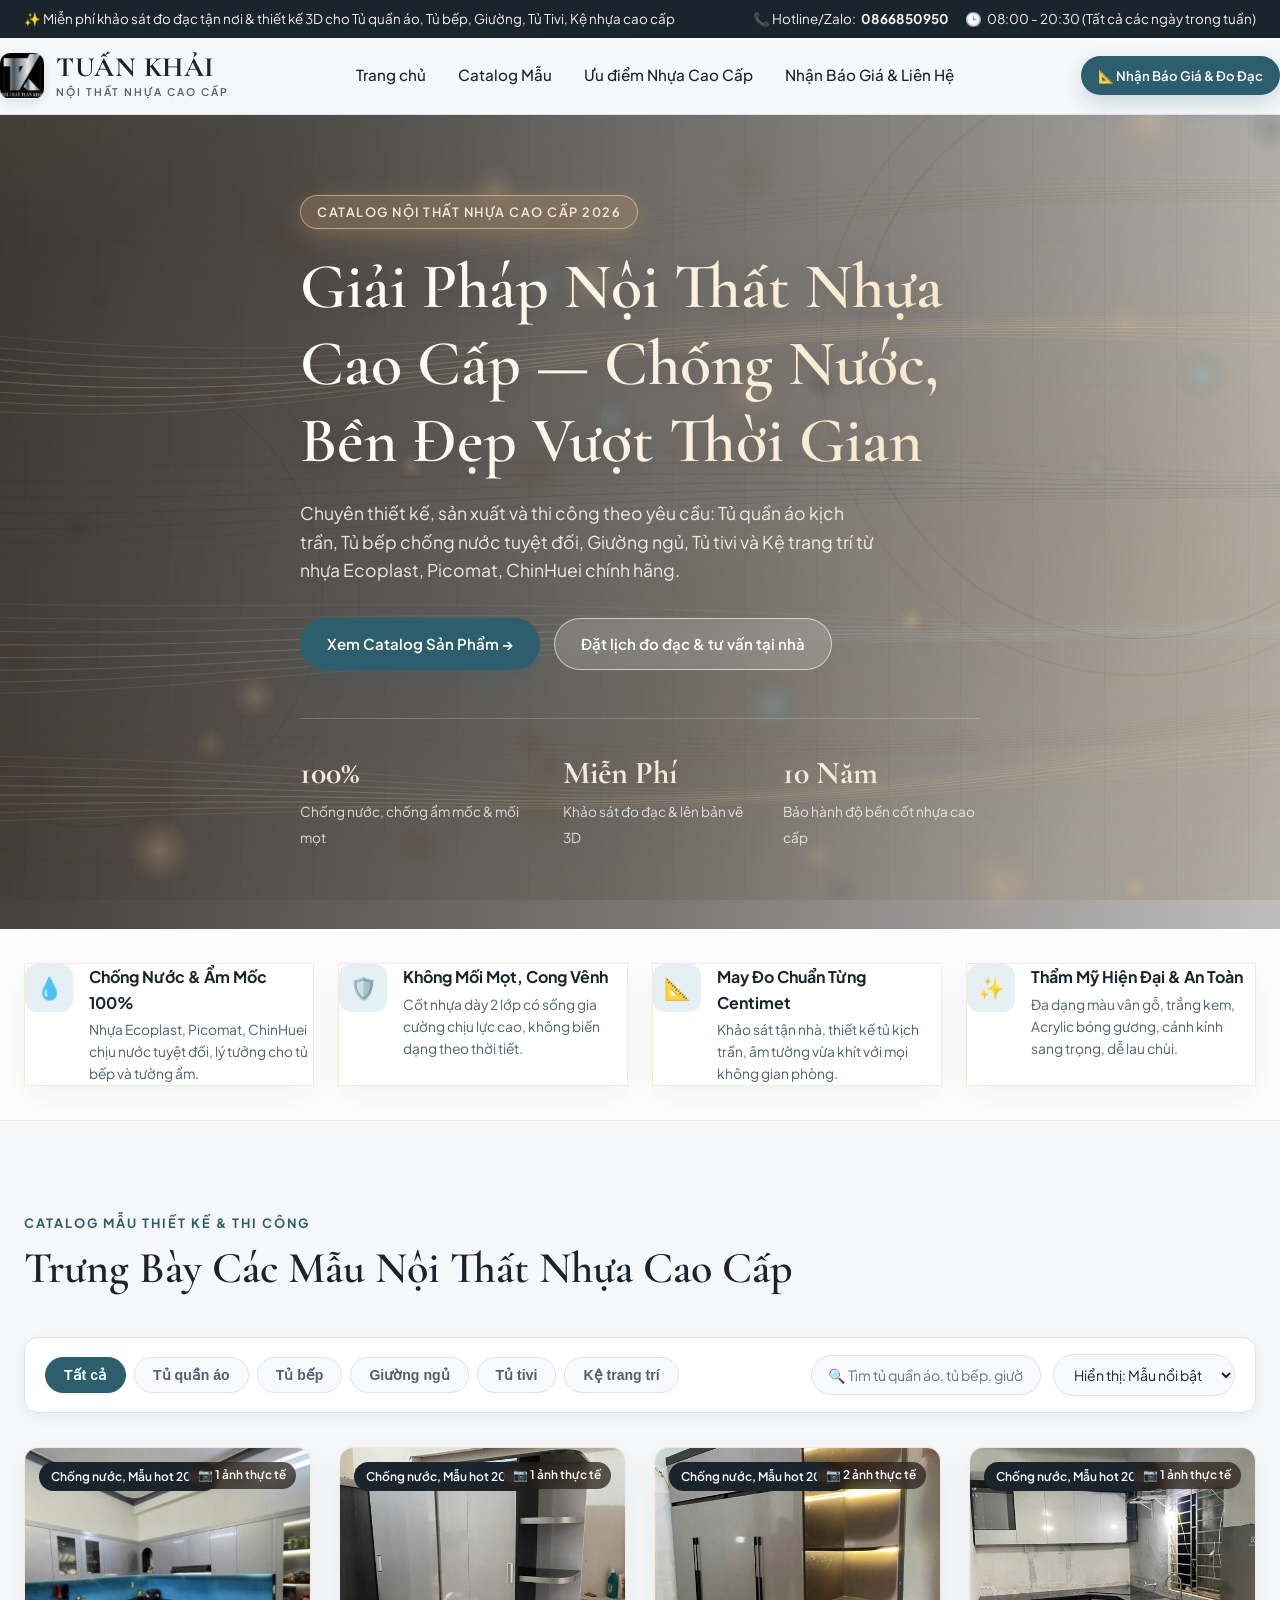
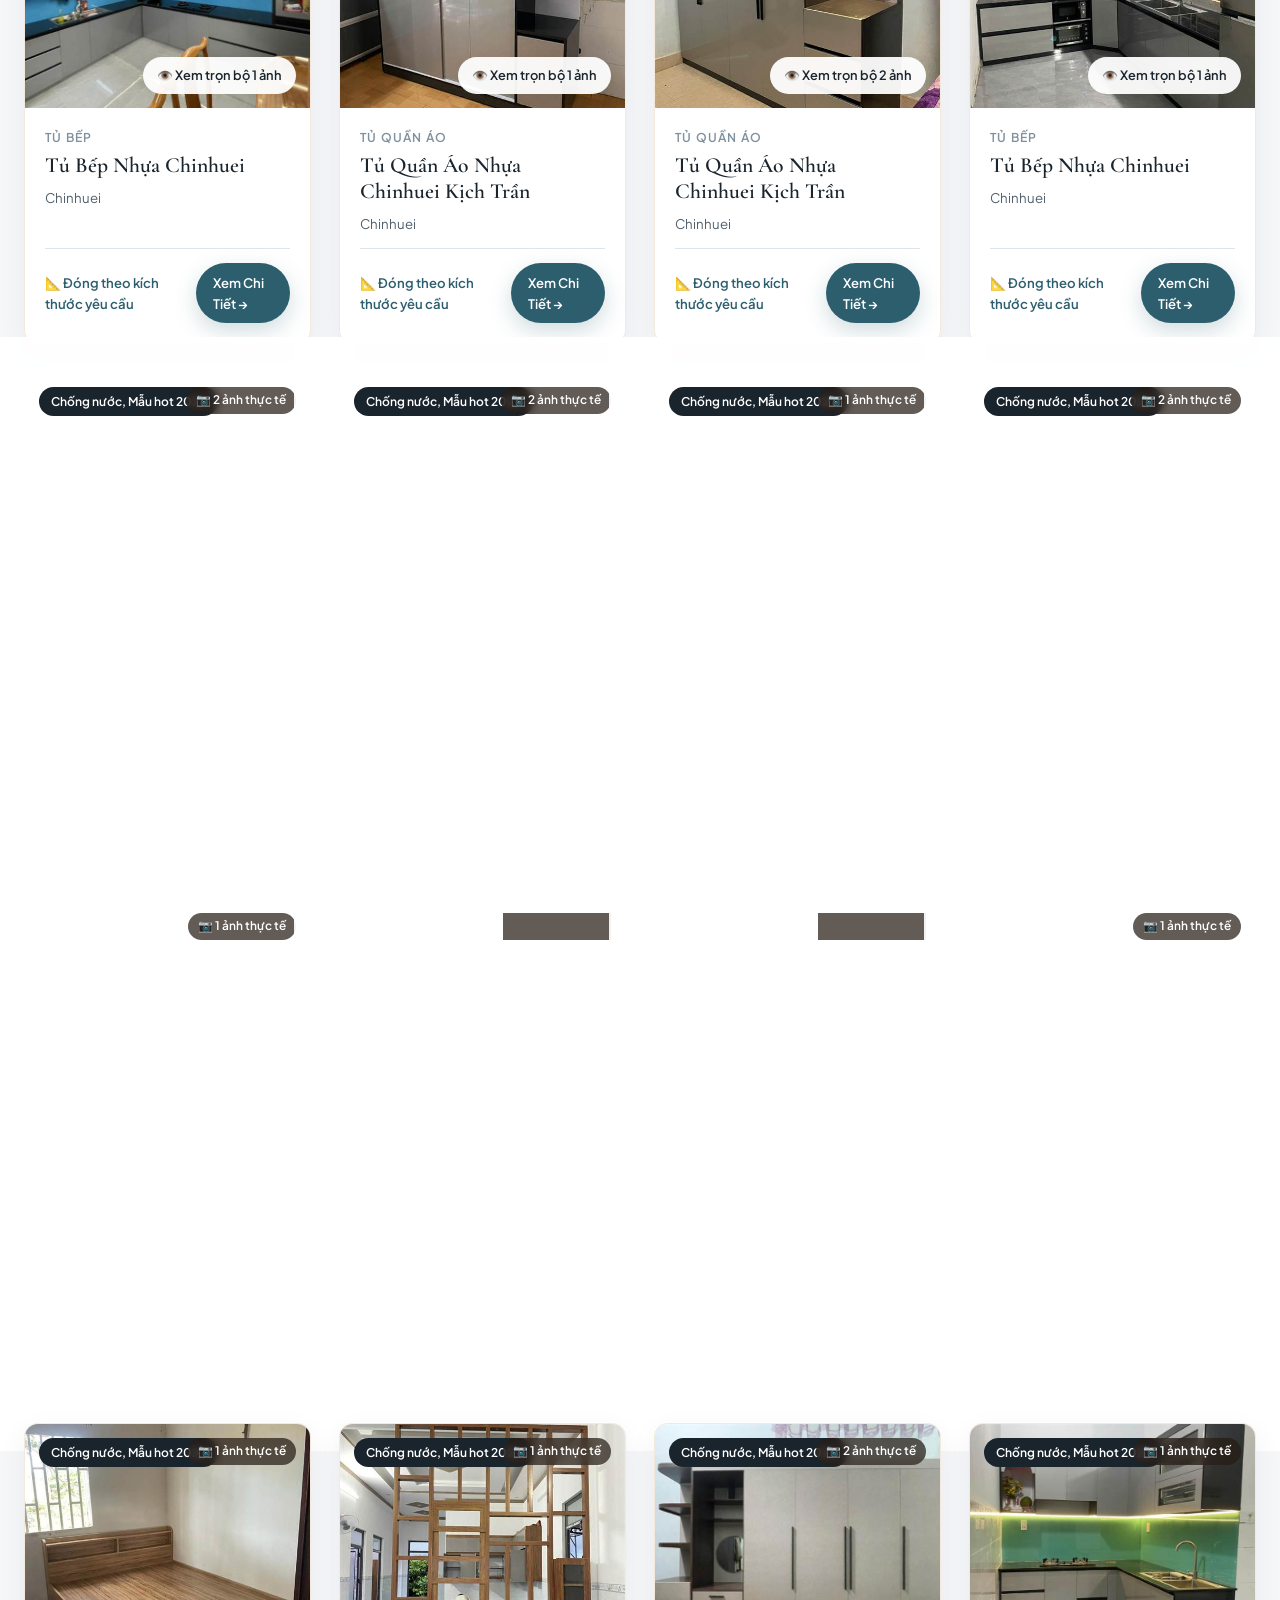
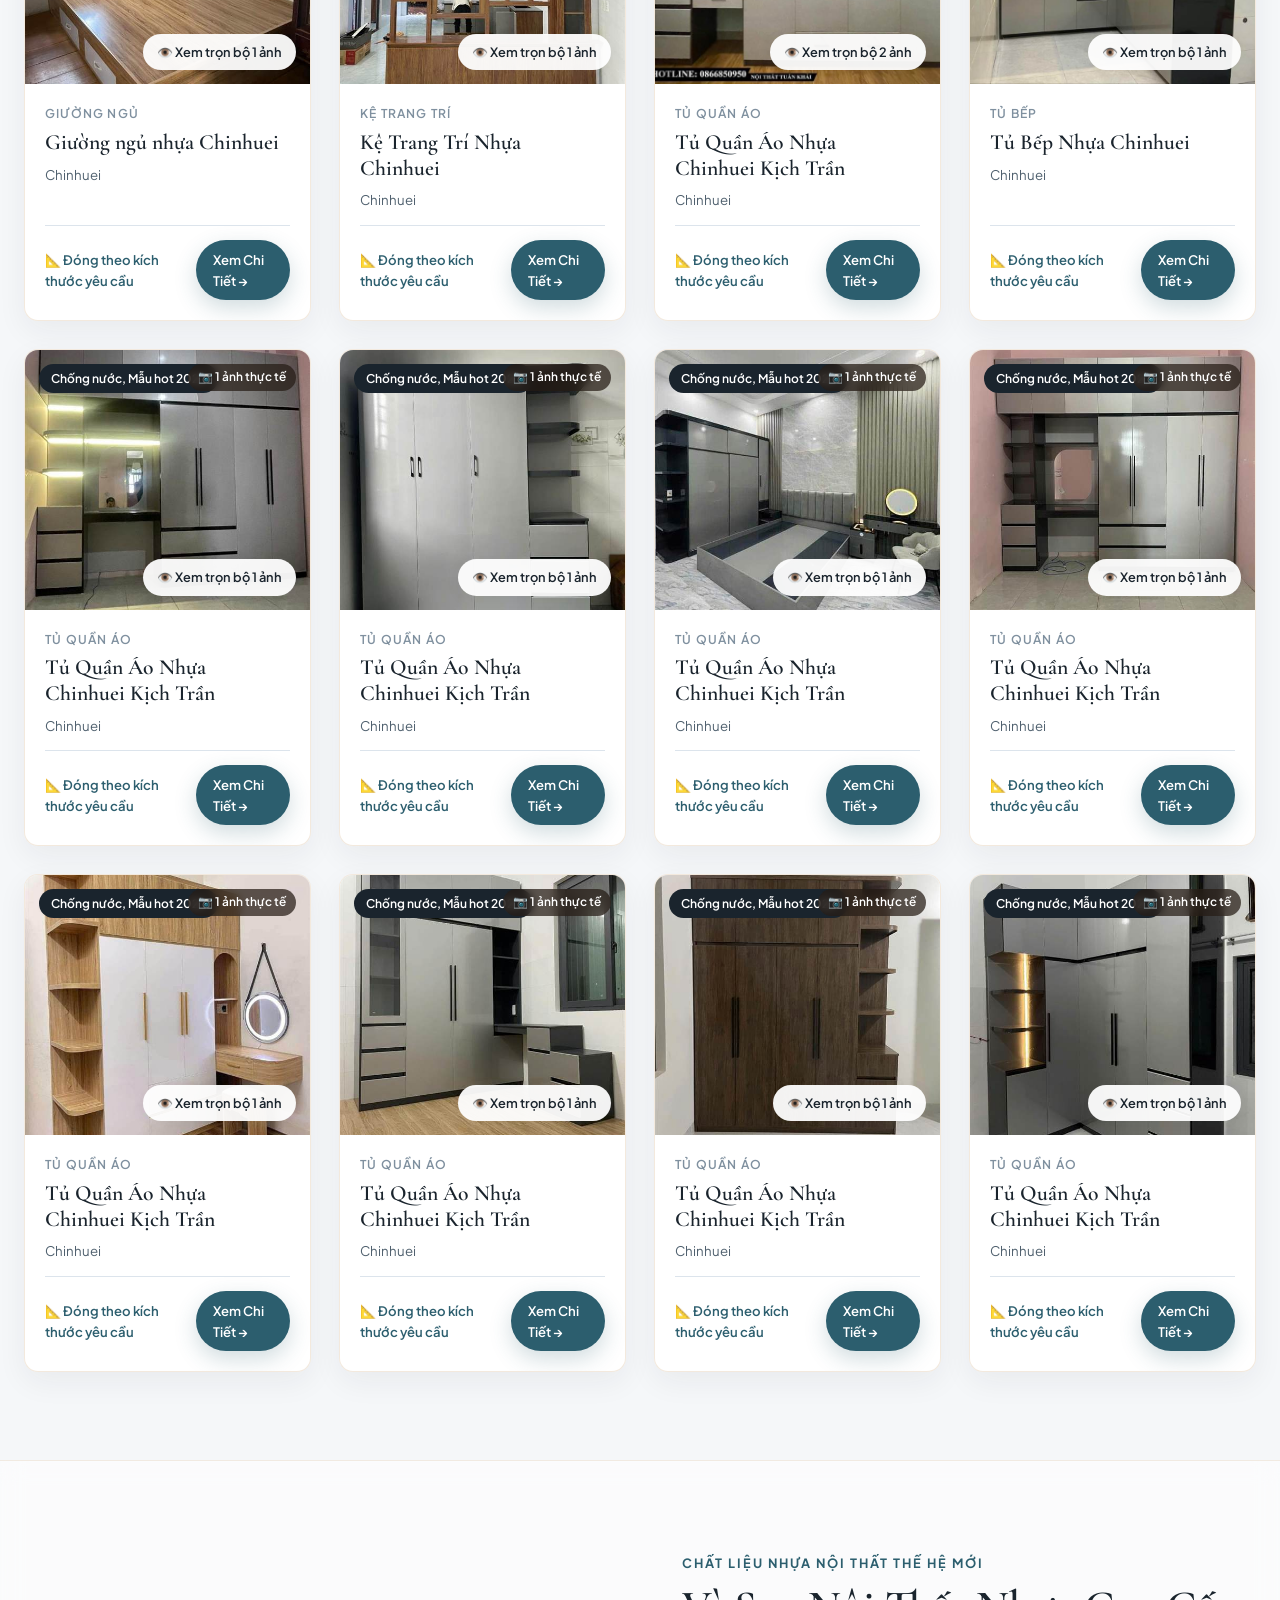
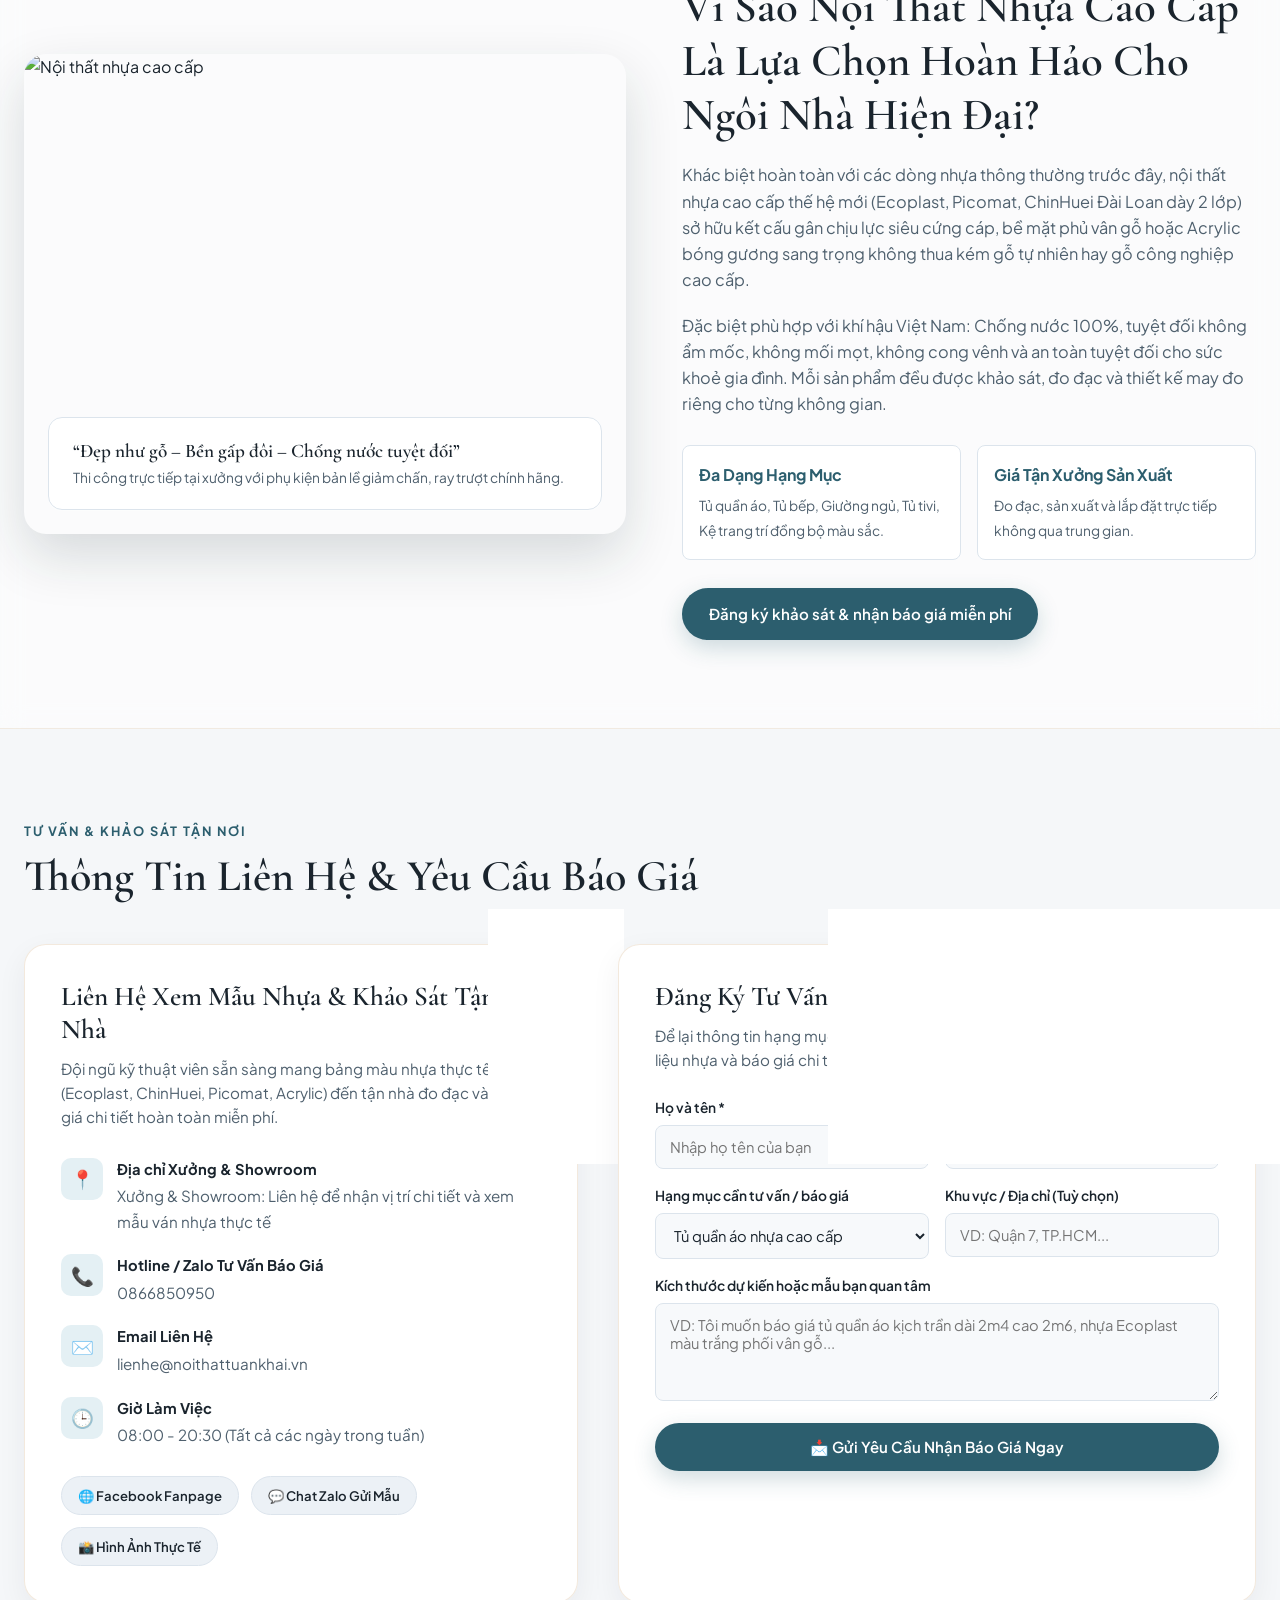
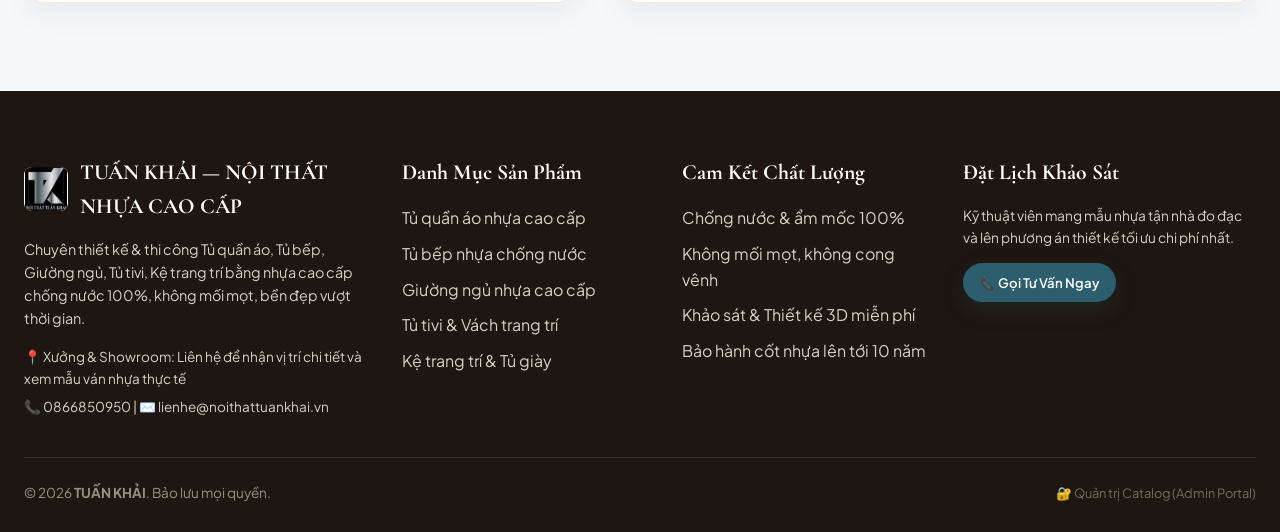
==== commit 05f1bbf8: "Add files via upload" ====
--- a/index.html
+++ b/index.html
@@ -7,9 +7,9 @@
   <link rel="preconnect" href="https://fonts.googleapis.com">
   <link rel="preconnect" href="https://fonts.gstatic.com" crossorigin>
   <link href="https://fonts.googleapis.com/css2?family=Cormorant+Garamond:ital,wght@0,600;0,700;1,600&family=Plus+Jakarta+Sans:wght@400;500;600;700&display=swap" rel="stylesheet">
-  <link rel="stylesheet" href="styles.css?v=20261024_deluxe2" />
+  <link rel="stylesheet" href="styles.css?v=20261024_luxury3" />
   <style>
-    /* Critical Inline Deluxe Glamorous Showroom Styles (Cache-Proof & 60FPS GPU Accelerated) */
+    /* Critical Inline Architectural Luxury Showroom Styles (60FPS GPU Accelerated) */
     .ambient-bg-wrapper {
       position: fixed;
       inset: 0;
@@ -17,13 +17,13 @@
       pointer-events: none;
       overflow: hidden;
       background:
-        radial-gradient(circle at 12% 18%, rgba(28, 128, 158, 0.28), transparent 45%),
-        radial-gradient(circle at 88% 22%, rgba(226, 168, 86, 0.32), transparent 48%),
-        radial-gradient(circle at 22% 82%, rgba(212, 138, 62, 0.24), transparent 50%),
-        radial-gradient(circle at 82% 78%, rgba(22, 148, 168, 0.28), transparent 52%),
-        linear-gradient(135deg, #E3F0F7 0%, #F7EFE2 35%, #DFF0F5 70%, #F5E8D5 100%);
+        radial-gradient(circle at 15% 15%, rgba(44, 94, 110, 0.12), transparent 50%),
+        radial-gradient(circle at 85% 20%, rgba(200, 155, 101, 0.15), transparent 52%),
+        radial-gradient(circle at 20% 85%, rgba(200, 155, 101, 0.11), transparent 50%),
+        radial-gradient(circle at 80% 80%, rgba(44, 94, 110, 0.12), transparent 55%),
+        linear-gradient(135deg, #F6F8FA 0%, #F9F5EE 48%, #EEF4F7 100%);
       background-size: 200% 200%;
-      animation: luxuryBgGradientFlow 16s ease-in-out infinite alternate;
+      animation: luxuryBgGradientFlow 22s ease-in-out infinite alternate;
     }
     @keyframes luxuryBgGradientFlow {
       0% { background-position: 0% 0%; }
@@ -34,90 +34,88 @@
       position: absolute;
       inset: -120px;
       background-image:
-        linear-gradient(to right, rgba(44, 94, 110, 0.085) 1px, transparent 1px),
-        linear-gradient(to bottom, rgba(200, 155, 101, 0.085) 1px, transparent 1px);
-      background-size: 54px 54px;
-      animation: ambientGridPan 18s linear infinite;
+        linear-gradient(to right, rgba(44, 94, 110, 0.038) 1px, transparent 1px),
+        linear-gradient(to bottom, rgba(200, 155, 101, 0.038) 1px, transparent 1px);
+      background-size: 72px 72px;
+      animation: ambientGridPan 32s linear infinite;
     }
     @keyframes ambientGridPan {
       0% { transform: translate3d(0, 0, 0); }
-      100% { transform: translate3d(54px, 54px, 0); }
+      100% { transform: translate3d(72px, 72px, 0); }
     }
     .ambient-light-beams {
       position: absolute;
       inset: -30%;
       background: repeating-linear-gradient(
-        118deg,
+        115deg,
         transparent 0%,
-        rgba(255, 223, 158, 0.16) 6%,
-        rgba(255, 255, 255, 0.24) 9%,
-        rgba(82, 198, 224, 0.16) 12%,
-        transparent 20%
+        rgba(255, 244, 224, 0.25) 7%,
+        rgba(200, 155, 101, 0.07) 11%,
+        transparent 22%
       );
-      filter: blur(20px);
-      animation: sweepLightBeams 13s ease-in-out infinite alternate;
+      filter: blur(32px);
+      animation: sweepLightBeams 18s ease-in-out infinite alternate;
     }
     @keyframes sweepLightBeams {
-      0% { transform: translateX(-8%) rotate(-3deg) scale(1.05); opacity: 0.75; }
-      50% { transform: translateX(6%) rotate(2deg) scale(1.12); opacity: 1; }
-      100% { transform: translateX(-4%) rotate(-1deg) scale(1.08); opacity: 0.85; }
+      0% { transform: translateX(-6%) rotate(-2deg) scale(1.04); opacity: 0.65; }
+      50% { transform: translateX(5%) rotate(1deg) scale(1.08); opacity: 0.95; }
+      100% { transform: translateX(-3%) rotate(-1deg) scale(1.05); opacity: 0.75; }
     }
     .luxury-3d-ring {
       position: absolute;
       border-radius: 50%;
-      border: 2px dashed rgba(200, 155, 101, 0.38);
-      box-shadow: 0 0 40px rgba(200, 155, 101, 0.22), inset 0 0 40px rgba(44, 94, 110, 0.16);
+      border: 1px solid rgba(200, 155, 101, 0.22);
       pointer-events: none;
     }
     .luxury-3d-ring::before {
-      content: ''; position: absolute; inset: 24px; border-radius: 50%;
-      border: 1.5px solid rgba(44, 94, 110, 0.3);
-    }
-    .luxury-3d-ring.ring-1 { width: 560px; height: 560px; top: 8%; right: -140px; animation: spinRing3D 34s linear infinite; }
-    .luxury-3d-ring.ring-2 { width: 480px; height: 480px; bottom: 6%; left: -140px; animation: spinRing3DRev 40s linear infinite; }
-    @keyframes spinRing3D { 0% { transform: rotate(0deg) scale(1); } 50% { transform: rotate(180deg) scale(1.08); } 100% { transform: rotate(360deg) scale(1); } }
-    @keyframes spinRing3DRev { 0% { transform: rotate(360deg) scale(1); } 50% { transform: rotate(180deg) scale(1.08); } 100% { transform: rotate(0deg) scale(1); } }
+      content: ''; position: absolute; inset: 36px; border-radius: 50%;
+      border: 1px solid rgba(44, 94, 110, 0.14);
+    }
+    .luxury-3d-ring.ring-1 { width: 640px; height: 640px; top: 4%; right: -180px; animation: spinRing3D 60s linear infinite; }
+    .luxury-3d-ring.ring-2 { width: 540px; height: 540px; bottom: 4%; left: -180px; animation: spinRing3DRev 70s linear infinite; }
+    @keyframes spinRing3D { 0% { transform: rotate(0deg) scale(1); } 50% { transform: rotate(180deg) scale(1.04); } 100% { transform: rotate(360deg) scale(1); } }
+    @keyframes spinRing3DRev { 0% { transform: rotate(360deg) scale(1); } 50% { transform: rotate(180deg) scale(1.04); } 100% { transform: rotate(0deg) scale(1); } }
     .ambient-orb {
       position: absolute;
       border-radius: 50%;
-      filter: blur(55px);
-      opacity: 0.85;
+      filter: blur(80px);
+      opacity: 0.65;
       will-change: transform;
     }
     .ambient-orb.orb-1 {
-      width: 540px; height: 540px; top: -8%; left: -6%;
-      background: radial-gradient(circle, rgba(24, 142, 178, 0.62) 0%, rgba(24, 142, 178, 0) 70%);
-      animation: floatOrb1 14s ease-in-out infinite alternate;
+      width: 560px; height: 560px; top: -10%; left: -6%;
+      background: radial-gradient(circle, rgba(44, 94, 110, 0.32) 0%, rgba(44, 94, 110, 0) 70%);
+      animation: floatOrb1 22s ease-in-out infinite alternate;
     }
     .ambient-orb.orb-2 {
-      width: 600px; height: 600px; top: 24%; right: -10%;
-      background: radial-gradient(circle, rgba(235, 168, 68, 0.60) 0%, rgba(235, 168, 68, 0) 70%);
-      animation: floatOrb2 16s ease-in-out infinite alternate;
+      width: 620px; height: 620px; top: 25%; right: -10%;
+      background: radial-gradient(circle, rgba(200, 155, 101, 0.34) 0%, rgba(200, 155, 101, 0) 70%);
+      animation: floatOrb2 25s ease-in-out infinite alternate;
     }
     .ambient-orb.orb-3 {
-      width: 520px; height: 520px; bottom: -10%; left: 18%;
-      background: radial-gradient(circle, rgba(32, 178, 170, 0.52) 0%, rgba(32, 178, 170, 0) 70%);
-      animation: floatOrb3 15s ease-in-out infinite alternate;
+      width: 540px; height: 540px; bottom: -10%; left: 18%;
+      background: radial-gradient(circle, rgba(58, 128, 145, 0.28) 0%, rgba(58, 128, 145, 0) 70%);
+      animation: floatOrb3 24s ease-in-out infinite alternate;
     }
     .ambient-orb.orb-4 {
-      width: 450px; height: 450px; top: 55%; left: 42%;
-      background: radial-gradient(circle, rgba(240, 185, 95, 0.48) 0%, rgba(240, 185, 95, 0) 70%);
-      animation: floatOrb1 18s ease-in-out infinite alternate-reverse;
+      width: 480px; height: 480px; top: 52%; left: 40%;
+      background: radial-gradient(circle, rgba(215, 175, 125, 0.26) 0%, rgba(215, 175, 125, 0) 70%);
+      animation: floatOrb1 28s ease-in-out infinite alternate-reverse;
     }
     @keyframes floatOrb1 {
       0% { transform: translate3d(0, 0, 0) scale(1); }
-      50% { transform: translate3d(160px, 100px, 0) scale(1.22); }
-      100% { transform: translate3d(60px, 190px, 0) scale(0.92); }
+      50% { transform: translate3d(110px, 70px, 0) scale(1.12); }
+      100% { transform: translate3d(40px, 140px, 0) scale(0.95); }
     }
     @keyframes floatOrb2 {
       0% { transform: translate3d(0, 0, 0) scale(1); }
-      50% { transform: translate3d(-170px, 110px, 0) scale(1.2); }
-      100% { transform: translate3d(-80px, -110px, 0) scale(0.9); }
+      50% { transform: translate3d(-120px, 80px, 0) scale(1.1); }
+      100% { transform: translate3d(-60px, -80px, 0) scale(0.94); }
     }
     @keyframes floatOrb3 {
       0% { transform: translate3d(0, 0, 0) scale(1); }
-      50% { transform: translate3d(140px, -130px, 0) scale(1.24); }
-      100% { transform: translate3d(-110px, -60px, 0) scale(0.94); }
+      50% { transform: translate3d(100px, -90px, 0) scale(1.14); }
+      100% { transform: translate3d(-80px, -40px, 0) scale(0.96); }
     }
     #ambientParticleCanvas, #heroParticleCanvas {
       position: absolute;
@@ -130,36 +128,36 @@
     .hero-content { position: relative; z-index: 2; }
     .topbar, .header, .hero, .features-strip, .section, .footer { position: relative; z-index: 1; }
     .section { background: transparent !important; }
-    .section-alt { background: rgba(255, 255, 255, 0.46) !important; backdrop-filter: blur(10px); }
-    .features-strip { background: rgba(255, 255, 255, 0.78) !important; backdrop-filter: blur(14px); }
+    .section-alt { background: rgba(255, 255, 255, 0.55) !important; backdrop-filter: blur(12px); }
+    .features-strip { background: rgba(255, 255, 255, 0.84) !important; backdrop-filter: blur(16px); }
     .hero h1 {
-      background: linear-gradient(90deg, #FFFFFF 0%, #FFE4A8 28%, #FFD166 50%, #FFFFFF 75%, #CBEFF8 100%);
-      background-size: 220% auto;
+      background: linear-gradient(90deg, #FFFFFF 0%, #F9E8C9 45%, #FFFFFF 90%);
+      background-size: 200% auto;
       -webkit-background-clip: text;
       -webkit-text-fill-color: transparent;
-      animation: liquidGoldText 6s linear infinite;
-      filter: drop-shadow(0 4px 20px rgba(0, 0, 0, 0.35));
-    }
-    @keyframes liquidGoldText { 0% { background-position: 0% center; } 100% { background-position: 220% center; } }
-    .hero-badge { animation: badgeFloat 3s ease-in-out infinite; box-shadow: 0 0 28px rgba(235, 180, 90, 0.65); }
-    @keyframes badgeFloat { 0%, 100% { transform: translateY(0) scale(1); } 50% { transform: translateY(-6px) scale(1.03); } }
-    .btn-primary { position: relative; overflow: hidden; box-shadow: 0 8px 24px rgba(44, 94, 110, 0.32), 0 0 18px rgba(200, 155, 101, 0.35); }
+      animation: champagneTextSheen 9s ease-in-out infinite alternate;
+      filter: drop-shadow(0 4px 18px rgba(0, 0, 0, 0.28));
+    }
+    @keyframes champagneTextSheen { 0% { background-position: 0% center; } 100% { background-position: 100% center; } }
+    .hero-badge { animation: badgeFloat 4.5s ease-in-out infinite; box-shadow: 0 6px 24px rgba(200, 155, 101, 0.35); }
+    @keyframes badgeFloat { 0%, 100% { transform: translateY(0); } 50% { transform: translateY(-4px); } }
+    .btn-primary { position: relative; overflow: hidden; box-shadow: 0 8px 22px rgba(44, 94, 110, 0.22); }
     .btn-primary::after {
-      content: ''; position: absolute; top: 0; left: -120%; width: 70%; height: 100%;
-      background: linear-gradient(90deg, transparent, rgba(255, 240, 195, 0.55), transparent);
-      transform: skewX(-22deg); animation: btnShimmerSweep 3.2s infinite; pointer-events: none;
-    }
-    @keyframes btnShimmerSweep { 0% { left: -120%; } 35%, 100% { left: 160%; } }
+      content: ''; position: absolute; top: 0; left: -120%; width: 60%; height: 100%;
+      background: linear-gradient(90deg, transparent, rgba(255, 248, 235, 0.32), transparent);
+      transform: skewX(-22deg); animation: btnShimmerSweep 5.5s infinite; pointer-events: none;
+    }
+    @keyframes btnShimmerSweep { 0% { left: -120%; } 28%, 100% { left: 160%; } }
     .product-card {
-      background: rgba(255, 255, 255, 0.88) !important;
+      background: rgba(255, 255, 255, 0.92) !important;
       backdrop-filter: blur(14px);
-      border: 1px solid rgba(200, 155, 101, 0.35) !important;
-      box-shadow: 0 10px 30px rgba(28, 65, 82, 0.1), 0 0 18px rgba(200, 155, 101, 0.12) !important;
+      border: 1px solid rgba(200, 155, 101, 0.22) !important;
+      box-shadow: 0 10px 30px rgba(26, 36, 45, 0.06) !important;
     }
     .product-card:hover {
-      transform: translateY(-10px) scale(1.015) !important;
-      border-color: rgba(225, 168, 75, 0.95) !important;
-      box-shadow: 0 24px 52px rgba(28, 72, 90, 0.22), 0 0 32px rgba(230, 175, 85, 0.42) !important;
+      transform: translateY(-7px) !important;
+      border-color: rgba(200, 155, 101, 0.72) !important;
+      box-shadow: 0 22px 46px rgba(28, 56, 70, 0.14), 0 0 20px rgba(200, 155, 101, 0.16) !important;
     }
   </style>
 </head>
@@ -533,41 +531,21 @@
   <!-- Toast Notification -->
   <div class="toast" id="toast">Thông báo</div>
 
-  <script src="app.js?v=20261024_deluxe2"></script>
+  <script src="app.js?v=20261024_luxury3"></script>
   <script>
-    // DELUXE 60FPS GLAMOROUS SHOWROOM ENGINE:
-    // Glowing Bokeh Orbs + Twinkling 4-Point Diamond Stars + Shooting Gold Meteors + Interactive Cursor Sparkle Trail
-    (function initDeluxeShowroomFX() {
-      function drawDiamondStar(ctx, x, y, size, rot, color, alpha) {
-        ctx.save();
-        ctx.translate(x, y);
-        ctx.rotate(rot);
-        ctx.globalAlpha = Math.max(0, Math.min(1, alpha));
-        ctx.fillStyle = color;
-        ctx.beginPath();
-        for (let i = 0; i < 4; i++) {
-          ctx.lineTo(0, -size);
-          ctx.quadraticCurveTo(size * 0.18, -size * 0.18, size, 0);
-          ctx.quadraticCurveTo(size * 0.18, size * 0.18, 0, size);
-          ctx.quadraticCurveTo(-size * 0.18, size * 0.18, -size, 0);
-          ctx.quadraticCurveTo(-size * 0.18, -size * 0.18, 0, -size);
-        }
-        ctx.closePath();
-        ctx.fill();
-        ctx.restore();
-      }
-
-      function setupDeluxeCanvas(canvasId, opts) {
+    // ARCHITECTURAL LUXURY SHOWROOM ENGINE (ITALIAN INTERIOR DESIGN STYLE - 60FPS):
+    // Flowing 3D Silk Ribbon Waves + Soft Warm Window Sunlight Bokeh + Interactive Showroom Spotlight
+    (function initArchitecturalLuxuryFX() {
+      function setupSilkWaveCanvas(canvasId, opts) {
         const canvas = document.getElementById(canvasId);
         if (!canvas) return;
         const ctx = canvas.getContext('2d');
         let width = 0, height = 0;
+        let time = 0;
         const isMobile = window.innerWidth < 768;
-        const count = isMobile ? opts.mobileCount : opts.desktopCount;
-        const nodes = [];
-        const meteors = [];
-        const sparkles = [];
-        const mouse = { x: -9999, y: -9999 };
+        const bokehCount = isMobile ? opts.mobileBokeh : opts.desktopBokeh;
+        const bokehList = [];
+        const pointer = { x: -9999, y: -9999, tx: -9999, ty: -9999 };
 
         function resize() {
           const rect = canvas.parentElement.getBoundingClientRect();
@@ -577,183 +555,100 @@
         resize();
         window.addEventListener('resize', resize);
 
-        function spawnSparkles(x, y, amount) {
-          if (sparkles.length > 90) return;
-          for (let i = 0; i < amount; i++) {
-            const angle = Math.random() * Math.PI * 2;
-            const spd = Math.random() * 2.4 + 0.5;
-            sparkles.push({
-              x, y,
-              vx: Math.cos(angle) * spd,
-              vy: Math.sin(angle) * spd - 0.3,
-              size: Math.random() * 6 + 3.5,
-              rot: Math.random() * Math.PI,
-              vRot: (Math.random() - 0.5) * 0.12,
-              life: 1,
-              decay: Math.random() * 0.022 + 0.015,
-              color: Math.random() > 0.3 ? '#FFD166' : '#56E39F'
-            });
+        window.addEventListener('mousemove', e => {
+          if (opts.fixedFullscreen) {
+            pointer.tx = e.clientX;
+            pointer.ty = e.clientY;
+          } else {
+            const rect = canvas.getBoundingClientRect();
+            pointer.tx = e.clientX - rect.left;
+            pointer.ty = e.clientY - rect.top;
+          }
+        });
+
+        for (let i = 0; i < bokehCount; i++) {
+          bokehList.push({
+            x: Math.random() * (width || window.innerWidth),
+            y: Math.random() * (height || window.innerHeight),
+            vx: (Math.random() - 0.5) * 0.22,
+            vy: -Math.random() * 0.25 - 0.08,
+            r: Math.random() * 28 + 12,
+            phase: Math.random() * Math.PI * 2,
+            speed: Math.random() * 0.015 + 0.008,
+            warm: Math.random() > 0.35
+          });
+        }
+
+        function drawSilkRibbons() {
+          const ribbonWaves = opts.ribbons;
+          for (let w = 0; w < ribbonWaves.length; w++) {
+            const rw = ribbonWaves[w];
+            const threads = isMobile ? 5 : 8;
+            for (let t = 0; t < threads; t++) {
+              ctx.beginPath();
+              const threadOffset = (t - threads / 2) * rw.spread;
+              const yBase = height * rw.yRatio + threadOffset;
+              for (let x = 0; x <= width + 40; x += 36) {
+                const wave1 = Math.sin(x * rw.freq1 + time * rw.speed + t * 0.14) * rw.amp1;
+                const wave2 = Math.cos(x * rw.freq2 - time * (rw.speed * 0.7) + w) * rw.amp2;
+                const y = yBase + wave1 + wave2;
+                if (x === 0) ctx.moveTo(x, y);
+                else ctx.lineTo(x, y);
+              }
+              const alpha = rw.alpha * (1 - Math.abs(t - threads / 2) / (threads * 0.75));
+              ctx.strokeStyle = rw.color.replace('ALPHA', Math.max(0.02, alpha).toFixed(3));
+              ctx.lineWidth = 1.15;
+              ctx.stroke();
+            }
           }
         }
 
-        window.addEventListener('mousemove', e => {
-          let mx = e.clientX, my = e.clientY;
-          if (!opts.fixedFullscreen) {
-            const rect = canvas.getBoundingClientRect();
-            mx = e.clientX - rect.left;
-            my = e.clientY - rect.top;
-          }
-          mouse.x = mx;
-          mouse.y = my;
-          if (Math.random() > 0.25 && mx >= 0 && mx <= width && my >= 0 && my <= height) {
-            spawnSparkles(mx, my, 2);
-          }
-        });
-
-        window.addEventListener('touchmove', e => {
-          if (!e.touches[0]) return;
-          let mx = e.touches[0].clientX, my = e.touches[0].clientY;
-          if (!opts.fixedFullscreen) {
-            const rect = canvas.getBoundingClientRect();
-            mx -= rect.left;
-            my -= rect.top;
-          }
-          if (Math.random() > 0.35 && mx >= 0 && mx <= width && my >= 0 && my <= height) {
-            spawnSparkles(mx, my, 2);
-          }
-        }, { passive: true });
-
-        for (let i = 0; i < count; i++) {
-          const isBokeh = i % 4 === 0;
-          const isStar = i % 3 === 0;
-          nodes.push({
-            x: Math.random() * (width || window.innerWidth),
-            y: Math.random() * (height || window.innerHeight),
-            vx: (Math.random() - 0.5) * opts.speed,
-            vy: (Math.random() - 0.5) * opts.speed,
-            r: isBokeh ? (Math.random() * 18 + 10) : (Math.random() * 3.2 + 1.6),
-            isBokeh,
-            isStar,
-            phase: Math.random() * Math.PI * 2,
-            pulseSpeed: Math.random() * 0.04 + 0.015,
-            rot: Math.random() * Math.PI,
-            gold: Math.random() > 0.38
-          });
-        }
-
-        function maybeSpawnMeteor() {
-          if (meteors.length < 2 && Math.random() < 0.018) {
-            meteors.push({
-              x: Math.random() * width * 0.9,
-              y: Math.random() * height * 0.35,
-              vx: Math.random() * 5 + 6,
-              vy: Math.random() * 2.5 + 3,
-              len: Math.random() * 90 + 70,
-              life: 1,
-              decay: 0.014
-            });
-          }
-        }
-
         function draw() {
           ctx.clearRect(0, 0, width, height);
-          maybeSpawnMeteor();
-
-          // 1. Draw Nodes (Glowing Bokeh + Twinkling Stars + Constellation Network)
-          for (let i = 0; i < nodes.length; i++) {
-            const p = nodes[i];
-            p.x = (p.x + p.vx + width) % width;
-            p.y = (p.y + p.vy + height) % height;
-            p.phase += p.pulseSpeed;
-            p.rot += 0.012;
-            const twinkle = (Math.sin(p.phase) + 1) * 0.5; // 0..1
-
-            if (p.isBokeh) {
-              const grad = ctx.createRadialGradient(p.x, p.y, 0, p.x, p.y, p.r * (0.85 + twinkle * 0.3));
-              if (p.gold) {
-                grad.addColorStop(0, `rgba(255, 215, 115, ${(0.32 + twinkle * 0.25).toFixed(2)})`);
-                grad.addColorStop(1, 'rgba(255, 215, 115, 0)');
-              } else {
-                grad.addColorStop(0, `rgba(56, 198, 224, ${(0.28 + twinkle * 0.22).toFixed(2)})`);
-                grad.addColorStop(1, 'rgba(56, 198, 224, 0)');
-              }
-              ctx.fillStyle = grad;
-              ctx.beginPath();
-              ctx.arc(p.x, p.y, p.r * 1.2, 0, Math.PI * 2);
-              ctx.fill();
-            } else if (p.isStar) {
-              drawDiamondStar(
-                ctx,
-                p.x,
-                p.y,
-                p.r * (1.8 + twinkle * 1.4),
-                p.rot,
-                p.gold ? opts.starGold : opts.starTeal,
-                0.45 + twinkle * 0.55
-              );
+          time += 0.012;
+
+          // Smoothly interpolate showroom tracklight halo toward cursor
+          if (pointer.tx > -1000) {
+            if (pointer.x < -1000) {
+              pointer.x = pointer.tx;
+              pointer.y = pointer.ty;
             } else {
-              ctx.beginPath();
-              ctx.arc(p.x, p.y, p.r, 0, Math.PI * 2);
-              ctx.fillStyle = p.gold ? opts.goldColor : opts.tealColor;
-              ctx.fill();
+              pointer.x += (pointer.tx - pointer.x) * 0.08;
+              pointer.y += (pointer.ty - pointer.y) * 0.08;
             }
-
-            // Connect non-bokeh nodes with glowing architectural constellation lines
-            if (!p.isBokeh) {
-              for (let j = i + 1; j < nodes.length; j++) {
-                const p2 = nodes[j];
-                if (p2.isBokeh) continue;
-                const dist = Math.hypot(p.x - p2.x, p.y - p2.y);
-                if (dist < opts.linkDist) {
-                  ctx.beginPath();
-                  ctx.moveTo(p.x, p.y);
-                  ctx.lineTo(p2.x, p2.y);
-                  const alpha = (1 - dist / opts.linkDist) * opts.lineAlpha;
-                  ctx.strokeStyle = opts.lineColor.replace('ALPHA', alpha.toFixed(3));
-                  ctx.lineWidth = 1.0;
-                  ctx.stroke();
-                }
-              }
+            const spot = ctx.createRadialGradient(pointer.x, pointer.y, 0, pointer.x, pointer.y, 260);
+            spot.addColorStop(0, opts.spotlightInner);
+            spot.addColorStop(0.5, opts.spotlightMid);
+            spot.addColorStop(1, 'rgba(200, 155, 101, 0)');
+            ctx.fillStyle = spot;
+            ctx.beginPath();
+            ctx.arc(pointer.x, pointer.y, 260, 0, Math.PI * 2);
+            ctx.fill();
+          }
+
+          // 1. Draw Flowing 3D Silk Architectural Ribbons
+          drawSilkRibbons();
+
+          // 2. Draw Soft Diffused Warm Sunlight Bokeh Orbs
+          for (let i = 0; i < bokehList.length; i++) {
+            const b = bokehList[i];
+            b.x = (b.x + b.vx + width) % width;
+            b.y = (b.y + b.vy + height) % height;
+            b.phase += b.speed;
+            const breathe = (Math.sin(b.phase) + 1) * 0.5;
+            const radius = b.r * (0.85 + breathe * 0.3);
+            const grad = ctx.createRadialGradient(b.x, b.y, 0, b.x, b.y, radius);
+            if (b.warm) {
+              grad.addColorStop(0, opts.bokehWarm.replace('ALPHA', (0.14 + breathe * 0.12).toFixed(3)));
+              grad.addColorStop(1, 'rgba(200, 155, 101, 0)');
+            } else {
+              grad.addColorStop(0, opts.bokehTeal.replace('ALPHA', (0.11 + breathe * 0.10).toFixed(3)));
+              grad.addColorStop(1, 'rgba(44, 94, 110, 0)');
             }
-          }
-
-          // 2. Draw Shooting Golden Meteors
-          for (let i = meteors.length - 1; i >= 0; i--) {
-            const m = meteors[i];
-            m.x += m.vx;
-            m.y += m.vy;
-            m.life -= m.decay;
-            if (m.life <= 0 || m.x > width + 150 || m.y > height + 150) {
-              meteors.splice(i, 1);
-              continue;
-            }
-            const tailX = m.x - m.vx * (m.len / 8);
-            const tailY = m.y - m.vy * (m.len / 8);
-            const grad = ctx.createLinearGradient(m.x, m.y, tailX, tailY);
-            grad.addColorStop(0, `rgba(255, 232, 165, ${m.life.toFixed(2)})`);
-            grad.addColorStop(0.4, `rgba(235, 175, 80, ${(m.life * 0.6).toFixed(2)})`);
-            grad.addColorStop(1, 'rgba(235, 175, 80, 0)');
-            ctx.strokeStyle = grad;
-            ctx.lineWidth = 2.4;
+            ctx.fillStyle = grad;
             ctx.beginPath();
-            ctx.moveTo(m.x, m.y);
-            ctx.lineTo(tailX, tailY);
-            ctx.stroke();
-            drawDiamondStar(ctx, m.x, m.y, 7, m.life * 4, '#FFF3C4', m.life);
-          }
-
-          // 3. Draw Interactive Cursor/Touch Sparkles
-          for (let i = sparkles.length - 1; i >= 0; i--) {
-            const s = sparkles[i];
-            s.x += s.vx;
-            s.y += s.vy;
-            s.rot += s.vRot;
-            s.life -= s.decay;
-            if (s.life <= 0) {
-              sparkles.splice(i, 1);
-              continue;
-            }
-            drawDiamondStar(ctx, s.x, s.y, s.size * s.life, s.rot, s.color, s.life);
+            ctx.arc(b.x, b.y, radius, 0, Math.PI * 2);
+            ctx.fill();
           }
 
           requestAnimationFrame(draw);
@@ -761,34 +656,36 @@
         requestAnimationFrame(draw);
       }
 
-      // 1. Hero Banner Deluxe Golden & Diamond Stage
-      setupDeluxeCanvas('heroParticleCanvas', {
+      // 1. Hero Banner: Warm Champagne & Ivory Silk Waves
+      setupSilkWaveCanvas('heroParticleCanvas', {
         fixedFullscreen: false,
-        desktopCount: 52,
-        mobileCount: 26,
-        speed: 0.55,
-        linkDist: 145,
-        lineAlpha: 0.34,
-        goldColor: 'rgba(255, 212, 125, 0.9)',
-        tealColor: 'rgba(120, 230, 255, 0.8)',
-        starGold: '#FFE599',
-        starTeal: '#99F3FF',
-        lineColor: 'rgba(245, 195, 115, ALPHA)'
+        desktopBokeh: 18,
+        mobileBokeh: 10,
+        spotlightInner: 'rgba(245, 210, 155, 0.16)',
+        spotlightMid: 'rgba(200, 155, 101, 0.06)',
+        bokehWarm: 'rgba(245, 212, 158, ALPHA)',
+        bokehTeal: 'rgba(135, 205, 225, ALPHA)',
+        ribbons: [
+          { yRatio: 0.28, amp1: 34, amp2: 18, freq1: 0.0028, freq2: 0.0045, speed: 0.85, spread: 7, alpha: 0.26, color: 'rgba(235, 195, 135, ALPHA)' },
+          { yRatio: 0.62, amp1: 42, amp2: 22, freq1: 0.0022, freq2: 0.0038, speed: 0.65, spread: 8, alpha: 0.20, color: 'rgba(165, 215, 230, ALPHA)' },
+          { yRatio: 0.82, amp1: 28, amp2: 15, freq1: 0.0032, freq2: 0.0050, speed: 0.95, spread: 6, alpha: 0.22, color: 'rgba(235, 195, 135, ALPHA)' }
+        ]
       });
 
-      // 2. Full-Page Deluxe Ambient Aurora & Starlight Network
-      setupDeluxeCanvas('ambientParticleCanvas', {
+      // 2. Full-Page Catalog: Subtle Champagne & Architectural Teal Silk Contours
+      setupSilkWaveCanvas('ambientParticleCanvas', {
         fixedFullscreen: true,
-        desktopCount: 58,
-        mobileCount: 28,
-        speed: 0.48,
-        linkDist: 155,
-        lineAlpha: 0.26,
-        goldColor: 'rgba(218, 155, 65, 0.78)',
-        tealColor: 'rgba(28, 128, 158, 0.65)',
-        starGold: '#E69F38',
-        starTeal: '#1C88A8',
-        lineColor: 'rgba(195, 140, 68, ALPHA)'
+        desktopBokeh: 22,
+        mobileBokeh: 12,
+        spotlightInner: 'rgba(200, 155, 101, 0.13)',
+        spotlightMid: 'rgba(44, 94, 110, 0.04)',
+        bokehWarm: 'rgba(200, 155, 101, ALPHA)',
+        bokehTeal: 'rgba(44, 94, 110, ALPHA)',
+        ribbons: [
+          { yRatio: 0.22, amp1: 45, amp2: 24, freq1: 0.0020, freq2: 0.0036, speed: 0.65, spread: 9, alpha: 0.17, color: 'rgba(200, 155, 101, ALPHA)' },
+          { yRatio: 0.52, amp1: 52, amp2: 26, freq1: 0.0018, freq2: 0.0032, speed: 0.55, spread: 10, alpha: 0.14, color: 'rgba(44, 94, 110, ALPHA)' },
+          { yRatio: 0.80, amp1: 38, amp2: 20, freq1: 0.0024, freq2: 0.0040, speed: 0.72, spread: 8, alpha: 0.16, color: 'rgba(200, 155, 101, ALPHA)' }
+        ]
       });
     })();
   </script>
--- a/styles.css
+++ b/styles.css
@@ -1921,11 +1921,11 @@
 }
 
 /* ==========================================================================
-   DELUXE GLAMOROUS SHOWROOM BACKGROUND & LUXURY FX (60FPS GPU ACCELERATED)
+   ARCHITECTURAL LUXURY SHOWROOM ANIMATIONS (ITALIAN INTERIOR STYLE - 60FPS)
    ========================================================================== */
 body {
   position: relative;
-  background-color: #EBF3F8;
+  background-color: #F5F7F9;
 }
 
 .ambient-bg-wrapper {
@@ -1935,13 +1935,13 @@
   pointer-events: none;
   overflow: hidden;
   background:
-    radial-gradient(circle at 12% 18%, rgba(28, 128, 158, 0.28), transparent 45%),
-    radial-gradient(circle at 88% 22%, rgba(226, 168, 86, 0.32), transparent 48%),
-    radial-gradient(circle at 22% 82%, rgba(212, 138, 62, 0.24), transparent 50%),
-    radial-gradient(circle at 82% 78%, rgba(22, 148, 168, 0.28), transparent 52%),
-    linear-gradient(135deg, #E3F0F7 0%, #F7EFE2 35%, #DFF0F5 70%, #F5E8D5 100%);
+    radial-gradient(circle at 15% 15%, rgba(44, 94, 110, 0.12), transparent 50%),
+    radial-gradient(circle at 85% 20%, rgba(200, 155, 101, 0.15), transparent 52%),
+    radial-gradient(circle at 20% 85%, rgba(200, 155, 101, 0.11), transparent 50%),
+    radial-gradient(circle at 80% 80%, rgba(44, 94, 110, 0.12), transparent 55%),
+    linear-gradient(135deg, #F6F8FA 0%, #F9F5EE 48%, #EEF4F7 100%);
   background-size: 200% 200%;
-  animation: luxuryBgGradientFlow 16s ease-in-out infinite alternate;
+  animation: luxuryBgGradientFlow 22s ease-in-out infinite alternate;
 }
 
 @keyframes luxuryBgGradientFlow {
@@ -1950,53 +1950,51 @@
   100% { background-position: 50% 100%; }
 }
 
-/* Moving Architectural 3D Perspective Blueprint Grid */
+/* Subtle Architectural Perspective Grid */
 .ambient-grid-pattern {
   position: absolute;
   inset: -120px;
   background-image:
-    linear-gradient(to right, rgba(44, 94, 110, 0.085) 1px, transparent 1px),
-    linear-gradient(to bottom, rgba(200, 155, 101, 0.085) 1px, transparent 1px);
-  background-size: 54px 54px;
-  animation: ambientGridPan 18s linear infinite;
+    linear-gradient(to right, rgba(44, 94, 110, 0.038) 1px, transparent 1px),
+    linear-gradient(to bottom, rgba(200, 155, 101, 0.038) 1px, transparent 1px);
+  background-size: 72px 72px;
+  animation: ambientGridPan 32s linear infinite;
   will-change: transform;
 }
 
 @keyframes ambientGridPan {
   0% { transform: translate3d(0, 0, 0); }
-  100% { transform: translate3d(54px, 54px, 0); }
-}
-
-/* Volumetric Showroom Light Beams (Tia sáng sân khấu chiếu xiên) */
+  100% { transform: translate3d(72px, 72px, 0); }
+}
+
+/* Warm Architectural Window Sunlight Beams */
 .ambient-light-beams {
   position: absolute;
   inset: -30%;
   background:
     repeating-linear-gradient(
-      118deg,
+      115deg,
       transparent 0%,
-      rgba(255, 223, 158, 0.14) 6%,
-      rgba(255, 255, 255, 0.22) 9%,
-      rgba(82, 198, 224, 0.14) 12%,
-      transparent 20%
+      rgba(255, 244, 224, 0.25) 7%,
+      rgba(200, 155, 101, 0.07) 11%,
+      transparent 22%
     );
-  filter: blur(22px);
-  animation: sweepLightBeams 14s ease-in-out infinite alternate;
+  filter: blur(32px);
+  animation: sweepLightBeams 18s ease-in-out infinite alternate;
   will-change: transform;
 }
 
 @keyframes sweepLightBeams {
-  0% { transform: translateX(-8%) rotate(-3deg) scale(1.05); opacity: 0.7; }
-  50% { transform: translateX(6%) rotate(2deg) scale(1.12); opacity: 1; }
-  100% { transform: translateX(-4%) rotate(-1deg) scale(1.08); opacity: 0.8; }
-}
-
-/* Rotating 3D Golden Luxury Rings */
+  0% { transform: translateX(-6%) rotate(-2deg) scale(1.04); opacity: 0.65; }
+  50% { transform: translateX(5%) rotate(1deg) scale(1.08); opacity: 0.95; }
+  100% { transform: translateX(-3%) rotate(-1deg) scale(1.05); opacity: 0.75; }
+}
+
+/* Minimalist Architectural Concentric Rings */
 .luxury-3d-ring {
   position: absolute;
   border-radius: 50%;
-  border: 2px dashed rgba(200, 155, 101, 0.35);
-  box-shadow: 0 0 40px rgba(200, 155, 101, 0.2), inset 0 0 40px rgba(44, 94, 110, 0.15);
+  border: 1px solid rgba(200, 155, 101, 0.22);
   pointer-events: none;
   will-change: transform;
 }
@@ -2004,100 +2002,100 @@
 .luxury-3d-ring::before {
   content: '';
   position: absolute;
-  inset: 24px;
+  inset: 36px;
   border-radius: 50%;
-  border: 1.5px solid rgba(44, 94, 110, 0.28);
+  border: 1px solid rgba(44, 94, 110, 0.14);
 }
 
 .luxury-3d-ring.ring-1 {
-  width: 560px;
-  height: 560px;
-  top: 8%;
-  right: -140px;
-  animation: spinRing3D 36s linear infinite;
+  width: 640px;
+  height: 640px;
+  top: 4%;
+  right: -180px;
+  animation: spinRing3D 60s linear infinite;
 }
 
 .luxury-3d-ring.ring-2 {
-  width: 480px;
-  height: 480px;
-  bottom: 6%;
-  left: -140px;
-  animation: spinRing3DReverse 42s linear infinite;
+  width: 540px;
+  height: 540px;
+  bottom: 4%;
+  left: -180px;
+  animation: spinRing3DReverse 70s linear infinite;
 }
 
 @keyframes spinRing3D {
   0% { transform: rotate(0deg) scale(1); }
-  50% { transform: rotate(180deg) scale(1.08); }
+  50% { transform: rotate(180deg) scale(1.04); }
   100% { transform: rotate(360deg) scale(1); }
 }
 
 @keyframes spinRing3DReverse {
   0% { transform: rotate(360deg) scale(1); }
-  50% { transform: rotate(180deg) scale(1.08); }
+  50% { transform: rotate(180deg) scale(1.04); }
   100% { transform: rotate(0deg) scale(1); }
 }
 
-/* Vivid Floating Glowing Aurora Orbs */
+/* Soft Warm Ambient Showroom Orbs */
 .ambient-orb {
   position: absolute;
   border-radius: 50%;
-  filter: blur(55px);
-  opacity: 0.85;
+  filter: blur(80px);
+  opacity: 0.65;
   will-change: transform;
 }
 
 .ambient-orb.orb-1 {
+  width: 560px;
+  height: 560px;
+  top: -10%;
+  left: -6%;
+  background: radial-gradient(circle, rgba(44, 94, 110, 0.32) 0%, rgba(44, 94, 110, 0) 70%);
+  animation: floatOrb1 22s ease-in-out infinite alternate;
+}
+
+.ambient-orb.orb-2 {
+  width: 620px;
+  height: 620px;
+  top: 25%;
+  right: -10%;
+  background: radial-gradient(circle, rgba(200, 155, 101, 0.34) 0%, rgba(200, 155, 101, 0) 70%);
+  animation: floatOrb2 25s ease-in-out infinite alternate;
+}
+
+.ambient-orb.orb-3 {
   width: 540px;
   height: 540px;
-  top: -8%;
-  left: -6%;
-  background: radial-gradient(circle, rgba(24, 142, 178, 0.62) 0%, rgba(24, 142, 178, 0) 70%);
-  animation: floatOrb1 14s ease-in-out infinite alternate;
-}
-
-.ambient-orb.orb-2 {
-  width: 600px;
-  height: 600px;
-  top: 24%;
-  right: -10%;
-  background: radial-gradient(circle, rgba(235, 168, 68, 0.60) 0%, rgba(235, 168, 68, 0) 70%);
-  animation: floatOrb2 16s ease-in-out infinite alternate;
-}
-
-.ambient-orb.orb-3 {
-  width: 520px;
-  height: 520px;
   bottom: -10%;
   left: 18%;
-  background: radial-gradient(circle, rgba(32, 178, 170, 0.52) 0%, rgba(32, 178, 170, 0) 70%);
-  animation: floatOrb3 15s ease-in-out infinite alternate;
+  background: radial-gradient(circle, rgba(58, 128, 145, 0.28) 0%, rgba(58, 128, 145, 0) 70%);
+  animation: floatOrb3 24s ease-in-out infinite alternate;
 }
 
 .ambient-orb.orb-4 {
-  width: 450px;
-  height: 450px;
-  top: 55%;
-  left: 42%;
-  background: radial-gradient(circle, rgba(240, 185, 95, 0.48) 0%, rgba(240, 185, 95, 0) 70%);
-  animation: floatOrb1 18s ease-in-out infinite alternate-reverse;
+  width: 480px;
+  height: 480px;
+  top: 52%;
+  left: 40%;
+  background: radial-gradient(circle, rgba(215, 175, 125, 0.26) 0%, rgba(215, 175, 125, 0) 70%);
+  animation: floatOrb1 28s ease-in-out infinite alternate-reverse;
 }
 
 @keyframes floatOrb1 {
   0% { transform: translate3d(0, 0, 0) scale(1); }
-  50% { transform: translate3d(160px, 100px, 0) scale(1.22); }
-  100% { transform: translate3d(60px, 190px, 0) scale(0.92); }
+  50% { transform: translate3d(110px, 70px, 0) scale(1.12); }
+  100% { transform: translate3d(40px, 140px, 0) scale(0.95); }
 }
 
 @keyframes floatOrb2 {
   0% { transform: translate3d(0, 0, 0) scale(1); }
-  50% { transform: translate3d(-170px, 110px, 0) scale(1.2); }
-  100% { transform: translate3d(-80px, -110px, 0) scale(0.9); }
+  50% { transform: translate3d(-120px, 80px, 0) scale(1.1); }
+  100% { transform: translate3d(-60px, -80px, 0) scale(0.94); }
 }
 
 @keyframes floatOrb3 {
   0% { transform: translate3d(0, 0, 0) scale(1); }
-  50% { transform: translate3d(140px, -130px, 0) scale(1.24); }
-  100% { transform: translate3d(-110px, -60px, 0) scale(0.94); }
+  50% { transform: translate3d(100px, -90px, 0) scale(1.14); }
+  100% { transform: translate3d(-80px, -40px, 0) scale(0.96); }
 }
 
 #ambientParticleCanvas, #heroParticleCanvas {
@@ -2117,7 +2115,7 @@
   z-index: 2;
 }
 
-/* Keep page sections above ambient background and allow background glow to shine through */
+/* Keep page sections above ambient background */
 .topbar, .header, .hero, .features-strip, .section, .footer {
   position: relative;
   z-index: 1;
@@ -2128,49 +2126,49 @@
 }
 
 .section-alt {
-  background: rgba(255, 255, 255, 0.46) !important;
-  backdrop-filter: blur(10px);
-  border-top: 1px solid rgba(200, 155, 101, 0.25);
-  border-bottom: 1px solid rgba(200, 155, 101, 0.25);
+  background: rgba(255, 255, 255, 0.55) !important;
+  backdrop-filter: blur(12px);
+  border-top: 1px solid rgba(200, 155, 101, 0.18);
+  border-bottom: 1px solid rgba(200, 155, 101, 0.18);
 }
 
 .features-strip {
-  background: rgba(255, 255, 255, 0.78) !important;
-  backdrop-filter: blur(14px);
-  border-bottom: 1px solid rgba(200, 155, 101, 0.3);
-}
-
-/* Liquid Gold Shimmering Hero Title & Floating Badge */
+  background: rgba(255, 255, 255, 0.84) !important;
+  backdrop-filter: blur(16px);
+  border-bottom: 1px solid rgba(200, 155, 101, 0.22);
+}
+
+/* Refined Champagne Ivory Hero Title & Badge */
 .hero h1 {
-  background: linear-gradient(90deg, #FFFFFF 0%, #FFE4A8 28%, #FFD166 50%, #FFFFFF 75%, #CBEFF8 100%);
-  background-size: 220% auto;
+  background: linear-gradient(90deg, #FFFFFF 0%, #F9E8C9 45%, #FFFFFF 90%);
+  background-size: 200% auto;
   -webkit-background-clip: text;
   -webkit-text-fill-color: transparent;
-  animation: liquidGoldText 6s linear infinite;
-  filter: drop-shadow(0 4px 20px rgba(0, 0, 0, 0.35));
-}
-
-@keyframes liquidGoldText {
+  animation: champagneTextSheen 9s ease-in-out infinite alternate;
+  filter: drop-shadow(0 4px 18px rgba(0, 0, 0, 0.28));
+}
+
+@keyframes champagneTextSheen {
   0% { background-position: 0% center; }
-  100% { background-position: 220% center; }
+  100% { background-position: 100% center; }
 }
 
 .hero-badge {
-  animation: badgeFloat 3s ease-in-out infinite;
-  box-shadow: 0 0 28px rgba(235, 180, 90, 0.65);
-  border: 1px solid rgba(255, 220, 150, 0.85) !important;
+  animation: badgeFloat 4.5s ease-in-out infinite;
+  box-shadow: 0 6px 24px rgba(200, 155, 101, 0.35);
+  border: 1px solid rgba(235, 200, 145, 0.65) !important;
 }
 
 @keyframes badgeFloat {
-  0%, 100% { transform: translateY(0) scale(1); }
-  50% { transform: translateY(-6px) scale(1.03); }
-}
-
-/* Shimmer Sweep & Glowing Aura on Primary Buttons */
+  0%, 100% { transform: translateY(0); }
+  50% { transform: translateY(-4px); }
+}
+
+/* Subtle Warm Champagne Shimmer on Primary Buttons */
 .btn-primary {
   position: relative;
   overflow: hidden;
-  box-shadow: 0 8px 24px rgba(44, 94, 110, 0.32), 0 0 18px rgba(200, 155, 101, 0.35);
+  box-shadow: 0 8px 22px rgba(44, 94, 110, 0.22);
 }
 
 .btn-primary::after {
@@ -2178,37 +2176,37 @@
   position: absolute;
   top: 0;
   left: -120%;
-  width: 70%;
+  width: 60%;
   height: 100%;
   background: linear-gradient(
     90deg,
     transparent,
-    rgba(255, 240, 195, 0.55),
+    rgba(255, 248, 235, 0.32),
     transparent
   );
   transform: skewX(-22deg);
-  animation: btnShimmerSweep 3.2s infinite;
+  animation: btnShimmerSweep 5.5s infinite;
   pointer-events: none;
 }
 
 @keyframes btnShimmerSweep {
   0% { left: -120%; }
-  35%, 100% { left: 160%; }
-}
-
-/* Luxury Glassmorphic Card Glow, Glare Sweep & 3D Hover Lift */
+  28%, 100% { left: 160%; }
+}
+
+/* High-End Showroom Card Elevation & Glass Sheen */
 .product-card,
 .feature-box,
 .detail-info-box,
 .contact-info-card,
 .contact-form-card {
-  background: rgba(255, 255, 255, 0.88) !important;
+  background: rgba(255, 255, 255, 0.92) !important;
   backdrop-filter: blur(14px);
-  border: 1px solid rgba(200, 155, 101, 0.32) !important;
-  box-shadow: 0 10px 30px rgba(28, 65, 82, 0.09), 0 0 18px rgba(200, 155, 101, 0.10) !important;
-  transition: transform 0.38s cubic-bezier(0.22, 1, 0.36, 1),
-              box-shadow 0.38s cubic-bezier(0.22, 1, 0.36, 1),
-              border-color 0.38s ease !important;
+  border: 1px solid rgba(200, 155, 101, 0.22) !important;
+  box-shadow: 0 10px 30px rgba(26, 36, 45, 0.06) !important;
+  transition: transform 0.45s cubic-bezier(0.16, 1, 0.3, 1),
+              box-shadow 0.45s cubic-bezier(0.16, 1, 0.3, 1),
+              border-color 0.45s ease !important;
 }
 
 .product-card .product-media::after {
@@ -2216,11 +2214,11 @@
   position: absolute;
   top: 0;
   left: -130%;
-  width: 65%;
+  width: 60%;
   height: 100%;
-  background: linear-gradient(90deg, transparent, rgba(255, 255, 255, 0.45), transparent);
+  background: linear-gradient(90deg, transparent, rgba(255, 255, 255, 0.32), transparent);
   transform: skewX(-25deg);
-  transition: left 0.65s ease;
+  transition: left 0.75s cubic-bezier(0.16, 1, 0.3, 1);
   pointer-events: none;
 }
 
@@ -2229,15 +2227,15 @@
 }
 
 .product-card:hover {
-  transform: translateY(-10px) scale(1.015) !important;
-  border-color: rgba(225, 168, 75, 0.9) !important;
-  box-shadow: 0 24px 52px rgba(28, 72, 90, 0.22),
-              0 0 32px rgba(230, 175, 85, 0.38) !important;
+  transform: translateY(-7px) !important;
+  border-color: rgba(200, 155, 101, 0.72) !important;
+  box-shadow: 0 22px 46px rgba(28, 56, 70, 0.14),
+              0 0 20px rgba(200, 155, 101, 0.16) !important;
 }
 
 .feature-box:hover {
-  transform: translateY(-6px);
-  border-color: rgba(225, 168, 75, 0.85) !important;
-  box-shadow: 0 16px 36px rgba(44, 94, 110, 0.18), 0 0 24px rgba(230, 175, 85, 0.28) !important;
-}
-
+  transform: translateY(-4px);
+  border-color: rgba(200, 155, 101, 0.65) !important;
+  box-shadow: 0 16px 34px rgba(44, 94, 110, 0.11) !important;
+}
+
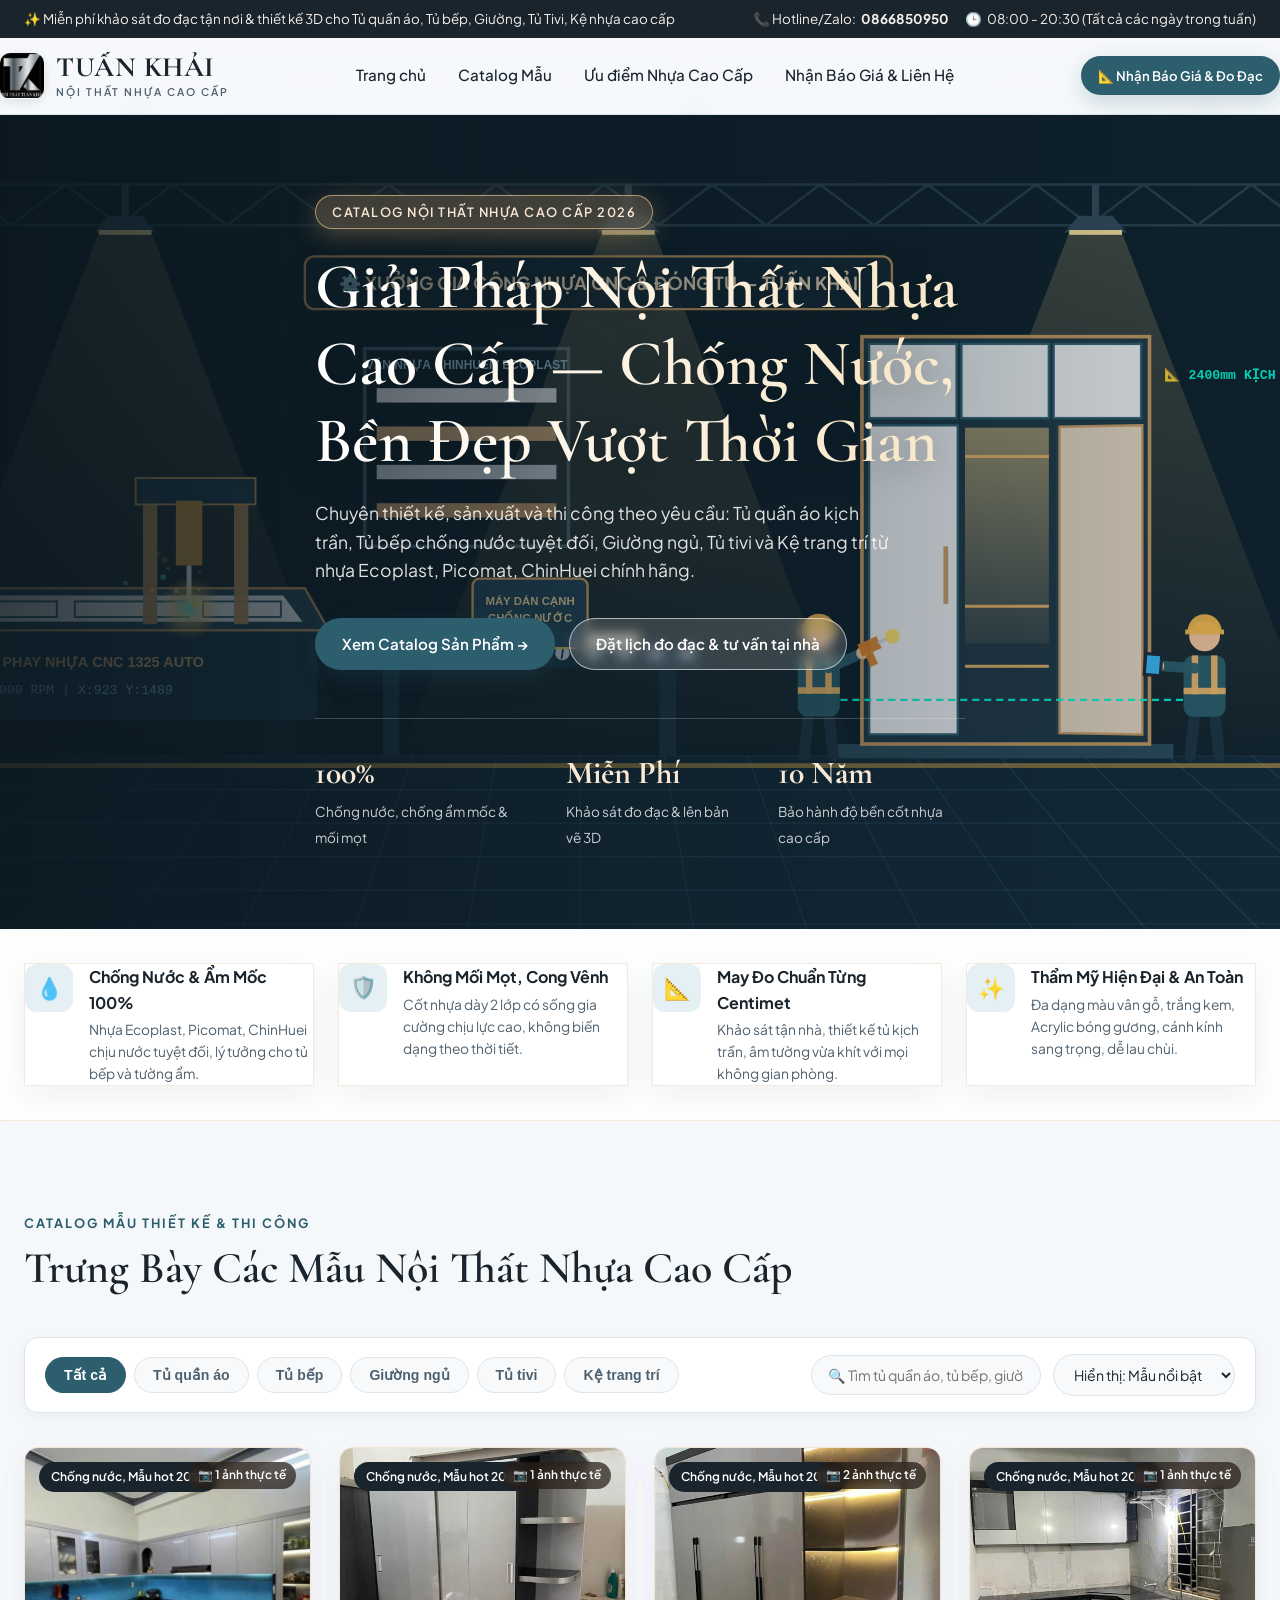
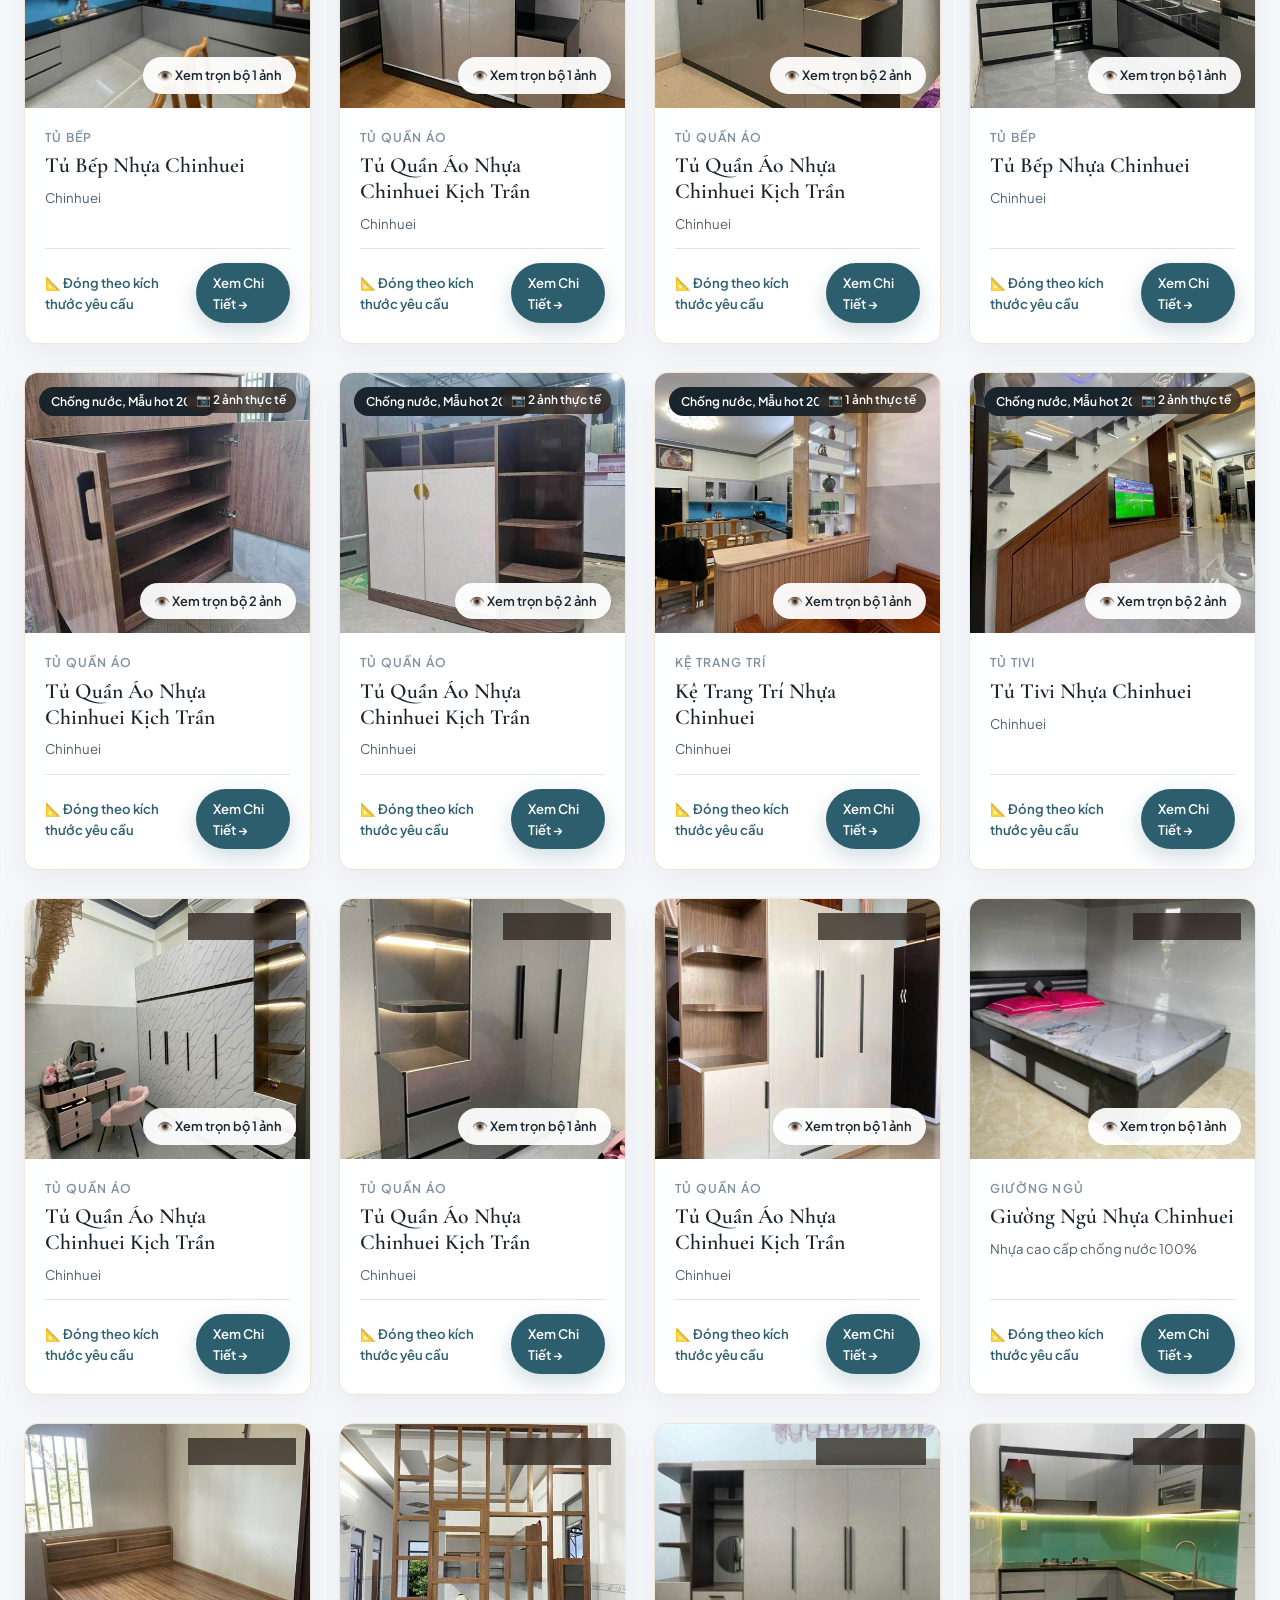
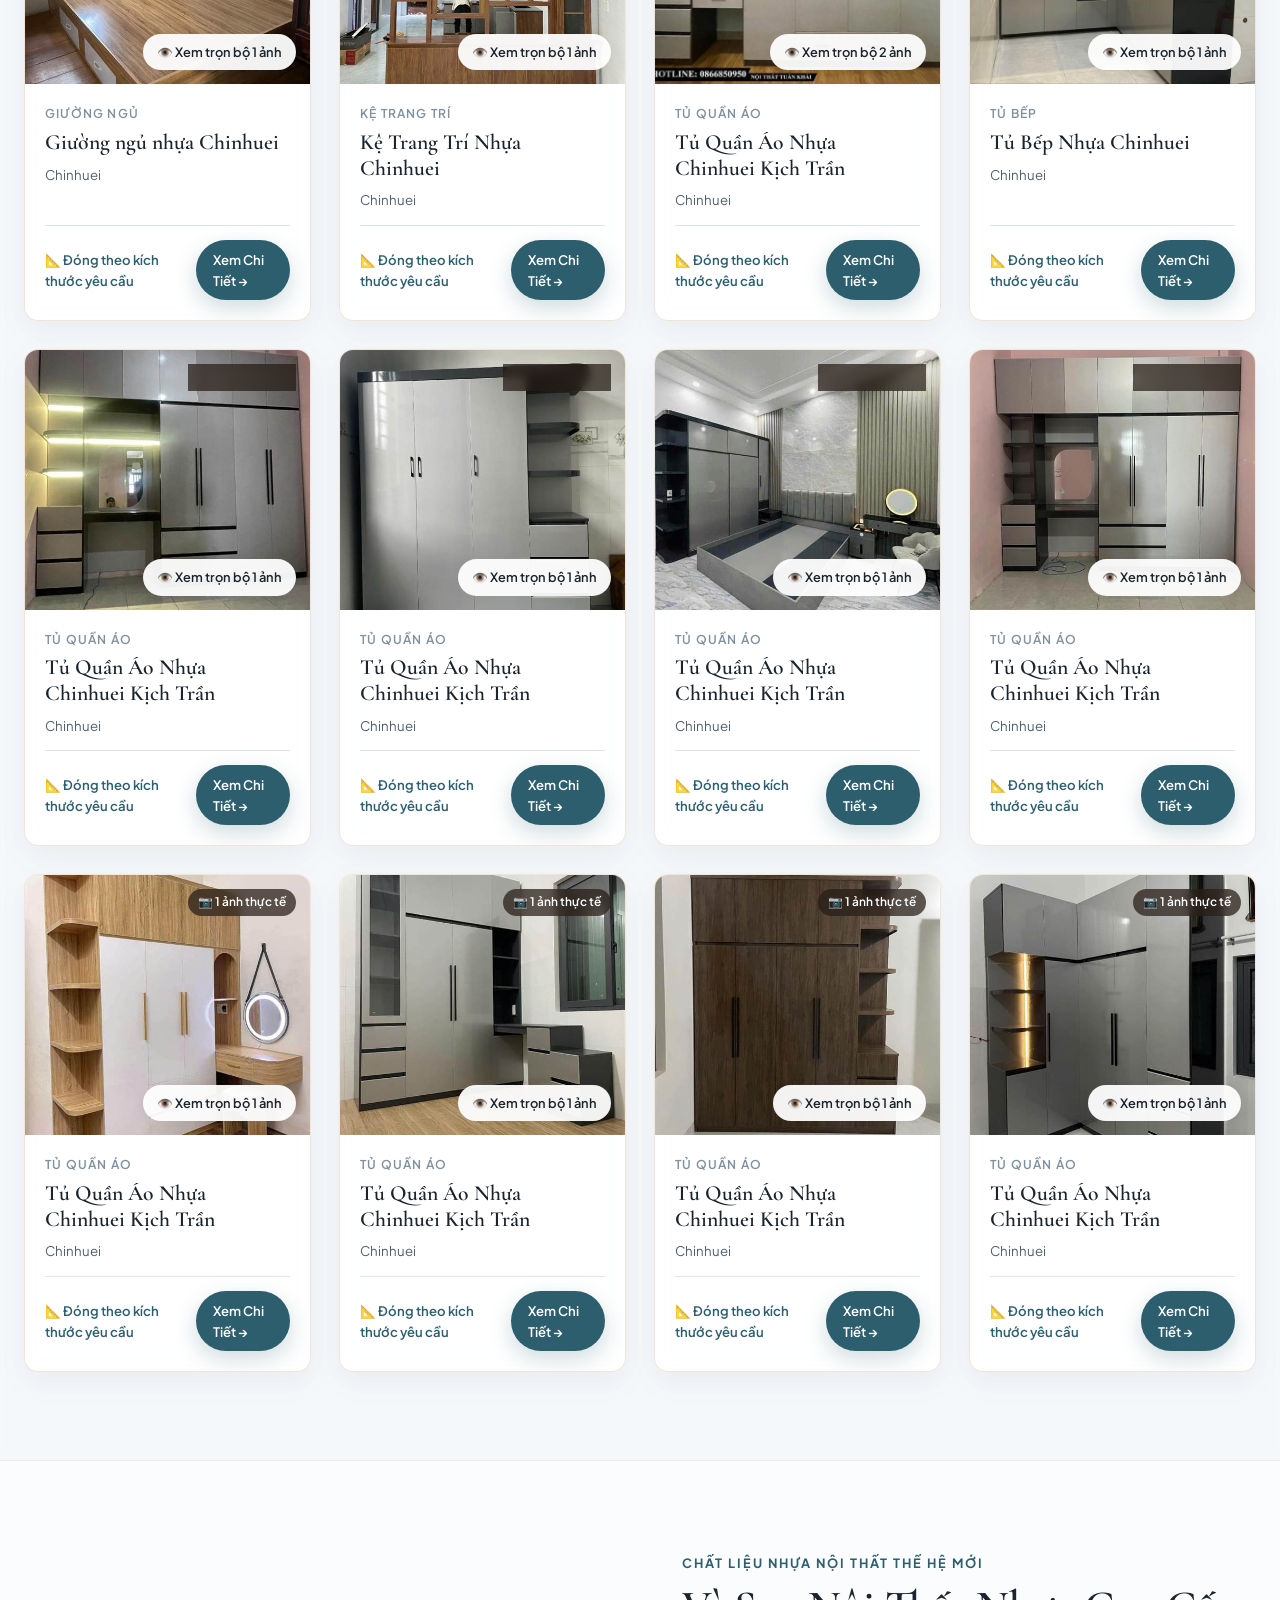
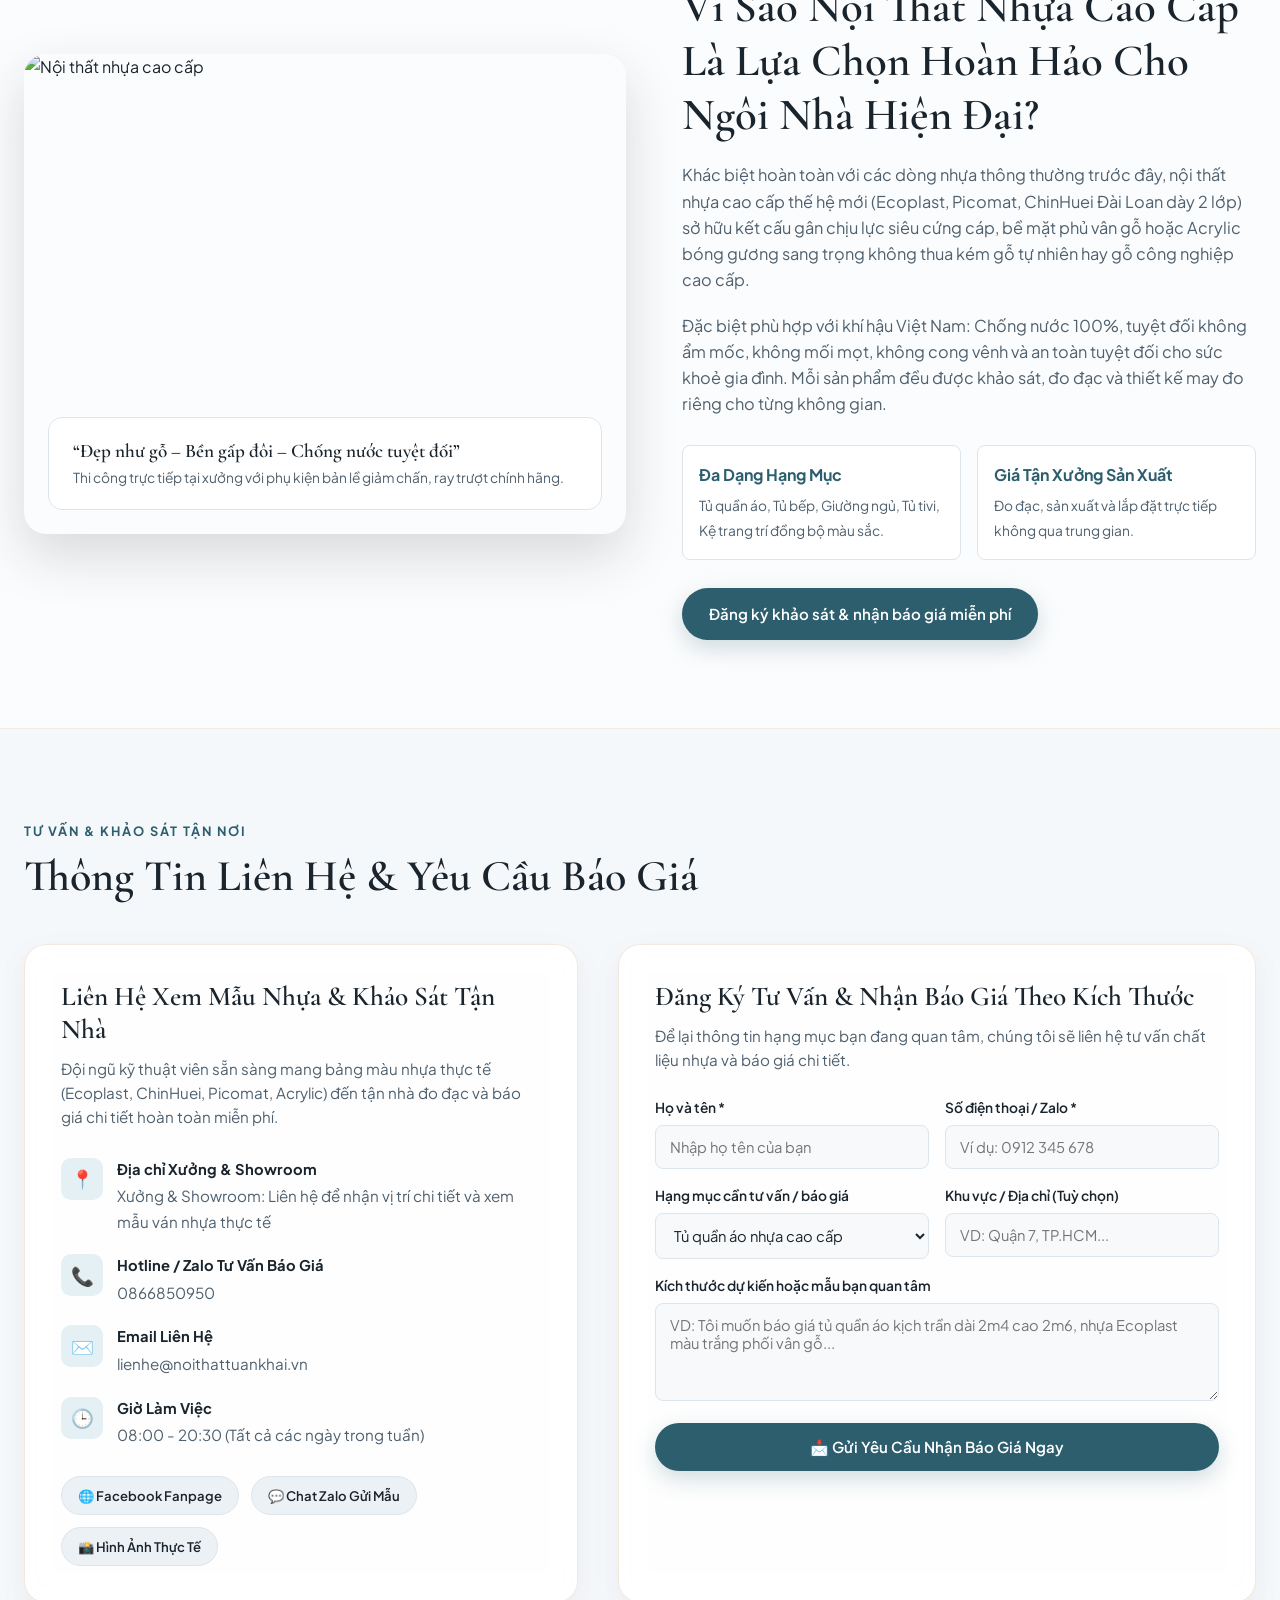
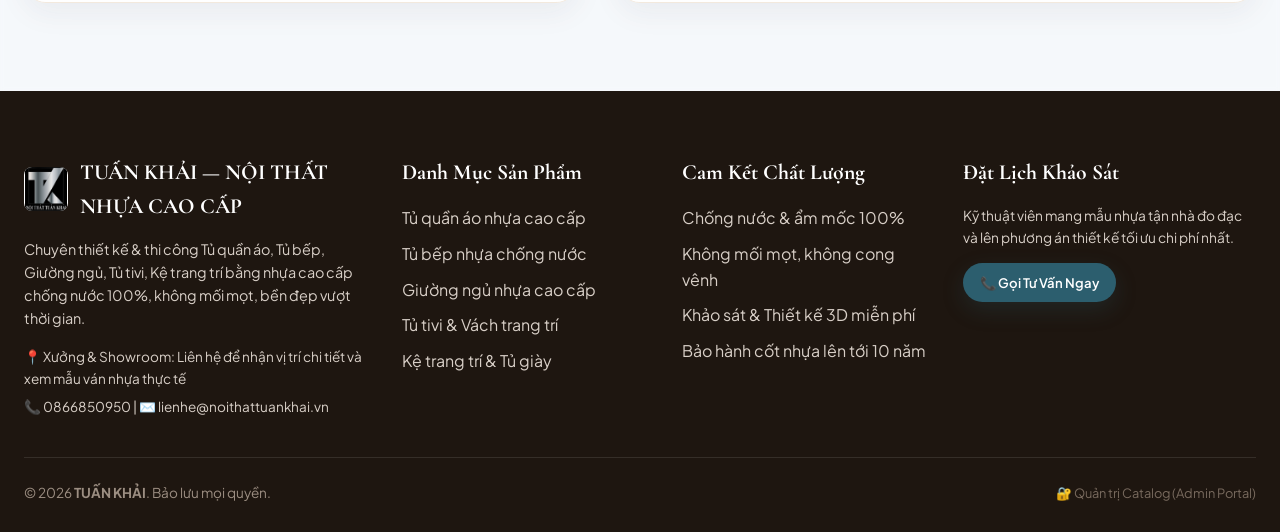
==== commit 4781cd15: "Add files via upload" ====
--- a/index.html
+++ b/index.html
@@ -7,115 +7,16 @@
   <link rel="preconnect" href="https://fonts.googleapis.com">
   <link rel="preconnect" href="https://fonts.gstatic.com" crossorigin>
   <link href="https://fonts.googleapis.com/css2?family=Cormorant+Garamond:ital,wght@0,600;0,700;1,600&family=Plus+Jakarta+Sans:wght@400;500;600;700&display=swap" rel="stylesheet">
-  <link rel="stylesheet" href="styles.css?v=20261024_luxury3" />
+  <link rel="stylesheet" href="styles.css?v=20261024_cnc2d" />
   <style>
-    /* Critical Inline Architectural Luxury Showroom Styles (60FPS GPU Accelerated) */
+    /* Critical Inline 2D Animated CNC Workshop Background Styles (60FPS GPU Accelerated) */
     .ambient-bg-wrapper {
       position: fixed;
       inset: 0;
       z-index: 0;
       pointer-events: none;
       overflow: hidden;
-      background:
-        radial-gradient(circle at 15% 15%, rgba(44, 94, 110, 0.12), transparent 50%),
-        radial-gradient(circle at 85% 20%, rgba(200, 155, 101, 0.15), transparent 52%),
-        radial-gradient(circle at 20% 85%, rgba(200, 155, 101, 0.11), transparent 50%),
-        radial-gradient(circle at 80% 80%, rgba(44, 94, 110, 0.12), transparent 55%),
-        linear-gradient(135deg, #F6F8FA 0%, #F9F5EE 48%, #EEF4F7 100%);
-      background-size: 200% 200%;
-      animation: luxuryBgGradientFlow 22s ease-in-out infinite alternate;
-    }
-    @keyframes luxuryBgGradientFlow {
-      0% { background-position: 0% 0%; }
-      50% { background-position: 100% 50%; }
-      100% { background-position: 50% 100%; }
-    }
-    .ambient-grid-pattern {
-      position: absolute;
-      inset: -120px;
-      background-image:
-        linear-gradient(to right, rgba(44, 94, 110, 0.038) 1px, transparent 1px),
-        linear-gradient(to bottom, rgba(200, 155, 101, 0.038) 1px, transparent 1px);
-      background-size: 72px 72px;
-      animation: ambientGridPan 32s linear infinite;
-    }
-    @keyframes ambientGridPan {
-      0% { transform: translate3d(0, 0, 0); }
-      100% { transform: translate3d(72px, 72px, 0); }
-    }
-    .ambient-light-beams {
-      position: absolute;
-      inset: -30%;
-      background: repeating-linear-gradient(
-        115deg,
-        transparent 0%,
-        rgba(255, 244, 224, 0.25) 7%,
-        rgba(200, 155, 101, 0.07) 11%,
-        transparent 22%
-      );
-      filter: blur(32px);
-      animation: sweepLightBeams 18s ease-in-out infinite alternate;
-    }
-    @keyframes sweepLightBeams {
-      0% { transform: translateX(-6%) rotate(-2deg) scale(1.04); opacity: 0.65; }
-      50% { transform: translateX(5%) rotate(1deg) scale(1.08); opacity: 0.95; }
-      100% { transform: translateX(-3%) rotate(-1deg) scale(1.05); opacity: 0.75; }
-    }
-    .luxury-3d-ring {
-      position: absolute;
-      border-radius: 50%;
-      border: 1px solid rgba(200, 155, 101, 0.22);
-      pointer-events: none;
-    }
-    .luxury-3d-ring::before {
-      content: ''; position: absolute; inset: 36px; border-radius: 50%;
-      border: 1px solid rgba(44, 94, 110, 0.14);
-    }
-    .luxury-3d-ring.ring-1 { width: 640px; height: 640px; top: 4%; right: -180px; animation: spinRing3D 60s linear infinite; }
-    .luxury-3d-ring.ring-2 { width: 540px; height: 540px; bottom: 4%; left: -180px; animation: spinRing3DRev 70s linear infinite; }
-    @keyframes spinRing3D { 0% { transform: rotate(0deg) scale(1); } 50% { transform: rotate(180deg) scale(1.04); } 100% { transform: rotate(360deg) scale(1); } }
-    @keyframes spinRing3DRev { 0% { transform: rotate(360deg) scale(1); } 50% { transform: rotate(180deg) scale(1.04); } 100% { transform: rotate(0deg) scale(1); } }
-    .ambient-orb {
-      position: absolute;
-      border-radius: 50%;
-      filter: blur(80px);
-      opacity: 0.65;
-      will-change: transform;
-    }
-    .ambient-orb.orb-1 {
-      width: 560px; height: 560px; top: -10%; left: -6%;
-      background: radial-gradient(circle, rgba(44, 94, 110, 0.32) 0%, rgba(44, 94, 110, 0) 70%);
-      animation: floatOrb1 22s ease-in-out infinite alternate;
-    }
-    .ambient-orb.orb-2 {
-      width: 620px; height: 620px; top: 25%; right: -10%;
-      background: radial-gradient(circle, rgba(200, 155, 101, 0.34) 0%, rgba(200, 155, 101, 0) 70%);
-      animation: floatOrb2 25s ease-in-out infinite alternate;
-    }
-    .ambient-orb.orb-3 {
-      width: 540px; height: 540px; bottom: -10%; left: 18%;
-      background: radial-gradient(circle, rgba(58, 128, 145, 0.28) 0%, rgba(58, 128, 145, 0) 70%);
-      animation: floatOrb3 24s ease-in-out infinite alternate;
-    }
-    .ambient-orb.orb-4 {
-      width: 480px; height: 480px; top: 52%; left: 40%;
-      background: radial-gradient(circle, rgba(215, 175, 125, 0.26) 0%, rgba(215, 175, 125, 0) 70%);
-      animation: floatOrb1 28s ease-in-out infinite alternate-reverse;
-    }
-    @keyframes floatOrb1 {
-      0% { transform: translate3d(0, 0, 0) scale(1); }
-      50% { transform: translate3d(110px, 70px, 0) scale(1.12); }
-      100% { transform: translate3d(40px, 140px, 0) scale(0.95); }
-    }
-    @keyframes floatOrb2 {
-      0% { transform: translate3d(0, 0, 0) scale(1); }
-      50% { transform: translate3d(-120px, 80px, 0) scale(1.1); }
-      100% { transform: translate3d(-60px, -80px, 0) scale(0.94); }
-    }
-    @keyframes floatOrb3 {
-      0% { transform: translate3d(0, 0, 0) scale(1); }
-      50% { transform: translate3d(100px, -90px, 0) scale(1.14); }
-      100% { transform: translate3d(-80px, -40px, 0) scale(0.96); }
+      background: linear-gradient(180deg, #E8F1F6 0%, #F3EFE6 55%, #E4EEF4 100%);
     }
     #ambientParticleCanvas, #heroParticleCanvas {
       position: absolute;
@@ -125,54 +26,49 @@
       pointer-events: none;
     }
     #heroParticleCanvas { z-index: 1; }
-    .hero-content { position: relative; z-index: 2; }
+    .hero {
+      background-image: none !important;
+      background-color: #0E1F2A !important;
+      position: relative;
+      overflow: hidden;
+    }
+    .hero-overlay {
+      position: absolute;
+      inset: 0;
+      background: linear-gradient(90deg, rgba(10, 22, 30, 0.82) 0%, rgba(10, 22, 30, 0.42) 48%, rgba(10, 22, 30, 0.10) 100%) !important;
+      z-index: 2;
+      pointer-events: none;
+    }
+    .hero-content { position: relative; z-index: 3; }
     .topbar, .header, .hero, .features-strip, .section, .footer { position: relative; z-index: 1; }
-    .section { background: transparent !important; }
-    .section-alt { background: rgba(255, 255, 255, 0.55) !important; backdrop-filter: blur(12px); }
-    .features-strip { background: rgba(255, 255, 255, 0.84) !important; backdrop-filter: blur(16px); }
+    .section { background: rgba(246, 250, 253, 0.52) !important; backdrop-filter: blur(2px); }
+    .section-alt { background: rgba(255, 255, 255, 0.62) !important; backdrop-filter: blur(4px); }
+    .features-strip { background: rgba(255, 255, 255, 0.82) !important; backdrop-filter: blur(8px); }
     .hero h1 {
       background: linear-gradient(90deg, #FFFFFF 0%, #F9E8C9 45%, #FFFFFF 90%);
       background-size: 200% auto;
       -webkit-background-clip: text;
       -webkit-text-fill-color: transparent;
       animation: champagneTextSheen 9s ease-in-out infinite alternate;
-      filter: drop-shadow(0 4px 18px rgba(0, 0, 0, 0.28));
+      filter: drop-shadow(0 4px 18px rgba(0, 0, 0, 0.35));
     }
     @keyframes champagneTextSheen { 0% { background-position: 0% center; } 100% { background-position: 100% center; } }
-    .hero-badge { animation: badgeFloat 4.5s ease-in-out infinite; box-shadow: 0 6px 24px rgba(200, 155, 101, 0.35); }
-    @keyframes badgeFloat { 0%, 100% { transform: translateY(0); } 50% { transform: translateY(-4px); } }
-    .btn-primary { position: relative; overflow: hidden; box-shadow: 0 8px 22px rgba(44, 94, 110, 0.22); }
-    .btn-primary::after {
-      content: ''; position: absolute; top: 0; left: -120%; width: 60%; height: 100%;
-      background: linear-gradient(90deg, transparent, rgba(255, 248, 235, 0.32), transparent);
-      transform: skewX(-22deg); animation: btnShimmerSweep 5.5s infinite; pointer-events: none;
-    }
-    @keyframes btnShimmerSweep { 0% { left: -120%; } 28%, 100% { left: 160%; } }
     .product-card {
-      background: rgba(255, 255, 255, 0.92) !important;
-      backdrop-filter: blur(14px);
-      border: 1px solid rgba(200, 155, 101, 0.22) !important;
-      box-shadow: 0 10px 30px rgba(26, 36, 45, 0.06) !important;
+      background: rgba(255, 255, 255, 0.90) !important;
+      backdrop-filter: blur(10px);
+      border: 1px solid rgba(200, 155, 101, 0.26) !important;
     }
     .product-card:hover {
       transform: translateY(-7px) !important;
-      border-color: rgba(200, 155, 101, 0.72) !important;
-      box-shadow: 0 22px 46px rgba(28, 56, 70, 0.14), 0 0 20px rgba(200, 155, 101, 0.16) !important;
+      border-color: rgba(200, 155, 101, 0.75) !important;
+      box-shadow: 0 22px 46px rgba(28, 56, 70, 0.15) !important;
     }
   </style>
 </head>
 <body>
 
-  <!-- Dynamic Animated Showroom Background -->
+  <!-- Live 2D Animated CNC Plastic Furniture Workshop Background -->
   <div class="ambient-bg-wrapper" aria-hidden="true">
-    <div class="ambient-grid-pattern"></div>
-    <div class="ambient-light-beams"></div>
-    <div class="luxury-3d-ring ring-1"></div>
-    <div class="luxury-3d-ring ring-2"></div>
-    <div class="ambient-orb orb-1"></div>
-    <div class="ambient-orb orb-2"></div>
-    <div class="ambient-orb orb-3"></div>
-    <div class="ambient-orb orb-4"></div>
     <canvas id="ambientParticleCanvas"></canvas>
   </div>
 
@@ -531,162 +427,524 @@
   <!-- Toast Notification -->
   <div class="toast" id="toast">Thông báo</div>
 
-  <script src="app.js?v=20261024_luxury3"></script>
+  <script src="app.js?v=20261024_cnc2d"></script>
   <script>
-    // ARCHITECTURAL LUXURY SHOWROOM ENGINE (ITALIAN INTERIOR DESIGN STYLE - 60FPS):
-    // Flowing 3D Silk Ribbon Waves + Soft Warm Window Sunlight Bokeh + Interactive Showroom Spotlight
-    (function initArchitecturalLuxuryFX() {
-      function setupSilkWaveCanvas(canvasId, opts) {
+    // =========================================================================
+    // LIVE 2D ANIMATED VIDEO SCENE: XƯỞNG THI CÔNG NHỰA CNC & ĐÓNG TỦ TUẤN KHẢI
+    // Station 1: Automated CNC Router cutting plastic boards with flying chips
+    // Station 2: Automatic Edge-Banding roller conveyor moving cabinet panels
+    // Station 3: 2D Craftsmen assembling ceiling-height plastic wardrobe + laser
+    // =========================================================================
+    (function initCNCWorkshopVideo2D() {
+      function attachWorkshopScene(canvasId, isDarkHero) {
         const canvas = document.getElementById(canvasId);
         if (!canvas) return;
         const ctx = canvas.getContext('2d');
-        let width = 0, height = 0;
-        let time = 0;
-        const isMobile = window.innerWidth < 768;
-        const bokehCount = isMobile ? opts.mobileBokeh : opts.desktopBokeh;
-        const bokehList = [];
-        const pointer = { x: -9999, y: -9999, tx: -9999, ty: -9999 };
+        let W = 0, H = 0, t = 0;
+        const chips = [];
 
         function resize() {
           const rect = canvas.parentElement.getBoundingClientRect();
-          width = canvas.width = opts.fixedFullscreen ? window.innerWidth : rect.width;
-          height = canvas.height = opts.fixedFullscreen ? window.innerHeight : rect.height;
+          W = canvas.width = isDarkHero ? rect.width : window.innerWidth;
+          H = canvas.height = isDarkHero ? rect.height : window.innerHeight;
         }
         resize();
         window.addEventListener('resize', resize);
 
-        window.addEventListener('mousemove', e => {
-          if (opts.fixedFullscreen) {
-            pointer.tx = e.clientX;
-            pointer.ty = e.clientY;
-          } else {
-            const rect = canvas.getBoundingClientRect();
-            pointer.tx = e.clientX - rect.left;
-            pointer.ty = e.clientY - rect.top;
-          }
-        });
-
-        for (let i = 0; i < bokehCount; i++) {
-          bokehList.push({
-            x: Math.random() * (width || window.innerWidth),
-            y: Math.random() * (height || window.innerHeight),
-            vx: (Math.random() - 0.5) * 0.22,
-            vy: -Math.random() * 0.25 - 0.08,
-            r: Math.random() * 28 + 12,
-            phase: Math.random() * Math.PI * 2,
-            speed: Math.random() * 0.015 + 0.008,
-            warm: Math.random() > 0.35
+        function spawnChip(x, y) {
+          if (chips.length > 45) return;
+          const angle = -Math.PI * (0.15 + Math.random() * 0.7);
+          const spd = Math.random() * 3.2 + 1.2;
+          chips.push({
+            x, y,
+            vx: Math.cos(angle) * spd,
+            vy: Math.sin(angle) * spd,
+            size: Math.random() * 3.2 + 1.5,
+            life: 1,
+            color: Math.random() > 0.4 ? '#FFD166' : '#72EFDD'
           });
         }
 
-        function drawSilkRibbons() {
-          const ribbonWaves = opts.ribbons;
-          for (let w = 0; w < ribbonWaves.length; w++) {
-            const rw = ribbonWaves[w];
-            const threads = isMobile ? 5 : 8;
-            for (let t = 0; t < threads; t++) {
+        function drawWorker2D(x, y, scale, poseTime, isDrilling, flipX) {
+          ctx.save();
+          ctx.translate(x, y);
+          if (flipX) ctx.scale(-scale, scale);
+          else ctx.scale(scale, scale);
+
+          const bob = Math.sin(poseTime * 4) * 2;
+
+          // Legs / Boots
+          ctx.strokeStyle = isDarkHero ? '#1D3545' : '#2B4C5E';
+          ctx.lineWidth = 7;
+          ctx.lineCap = 'round';
+          ctx.beginPath();
+          ctx.moveTo(-6, -28); ctx.lineTo(-9, 0);
+          ctx.moveTo(6, -28); ctx.lineTo(9, 0);
+          ctx.stroke();
+
+          // Torso (Tuấn Khải Teal Uniform + Gold Apron/Vest)
+          ctx.fillStyle = '#2C5E6E';
+          ctx.beginPath();
+          ctx.roundRect(-13, -64 + bob, 26, 38, 6);
+          ctx.fill();
+
+          // Reflective safety vest stripes
+          ctx.fillStyle = '#E5B46B';
+          ctx.fillRect(-13, -44 + bob, 26, 4);
+          ctx.fillRect(-8, -64 + bob, 4, 24);
+          ctx.fillRect(4, -64 + bob, 4, 24);
+
+          // Head & Neck
+          ctx.fillStyle = '#F3C69F';
+          ctx.beginPath();
+          ctx.arc(0, -76 + bob, 9.5, 0, Math.PI * 2);
+          ctx.fill();
+
+          // Safety Hard Hat (Mũ bảo hộ kỹ thuật vàng kim)
+          ctx.fillStyle = '#E9B44C';
+          ctx.beginPath();
+          ctx.arc(0, -79 + bob, 10.5, Math.PI, 0);
+          ctx.fill();
+          ctx.fillRect(-12, -80 + bob, 24, 3);
+
+          // Animated Arm & Tool
+          const armAngle = isDrilling
+            ? -0.35 + Math.sin(poseTime * 6) * 0.22
+            : -0.25 + Math.cos(poseTime * 3) * 0.18;
+
+          ctx.save();
+          ctx.translate(6, -56 + bob);
+          ctx.rotate(armAngle);
+          ctx.strokeStyle = '#2C5E6E';
+          ctx.lineWidth = 6.5;
+          ctx.beginPath();
+          ctx.moveTo(0, 0);
+          ctx.lineTo(22, 0);
+          ctx.stroke();
+
+          // Hand
+          ctx.fillStyle = '#F3C69F';
+          ctx.beginPath();
+          ctx.arc(23, 0, 4, 0, Math.PI * 2);
+          ctx.fill();
+
+          if (isDrilling) {
+            // Cordless Drill (Máy khoan bắt vít bản lề)
+            ctx.fillStyle = '#D9822B';
+            ctx.fillRect(22, -6, 13, 8);
+            ctx.fillRect(24, 2, 5, 8);
+            ctx.strokeStyle = '#CBD5E1';
+            ctx.lineWidth = 2;
+            ctx.beginPath();
+            ctx.moveTo(35, -2);
+            ctx.lineTo(43, -2);
+            ctx.stroke();
+
+            // Fastening spark pulse at drill tip
+            if (Math.sin(poseTime * 12) > 0.2) {
+              ctx.fillStyle = '#FFE066';
               ctx.beginPath();
-              const threadOffset = (t - threads / 2) * rw.spread;
-              const yBase = height * rw.yRatio + threadOffset;
-              for (let x = 0; x <= width + 40; x += 36) {
-                const wave1 = Math.sin(x * rw.freq1 + time * rw.speed + t * 0.14) * rw.amp1;
-                const wave2 = Math.cos(x * rw.freq2 - time * (rw.speed * 0.7) + w) * rw.amp2;
-                const y = yBase + wave1 + wave2;
-                if (x === 0) ctx.moveTo(x, y);
-                else ctx.lineTo(x, y);
-              }
-              const alpha = rw.alpha * (1 - Math.abs(t - threads / 2) / (threads * 0.75));
-              ctx.strokeStyle = rw.color.replace('ALPHA', Math.max(0.02, alpha).toFixed(3));
-              ctx.lineWidth = 1.15;
-              ctx.stroke();
+              ctx.arc(44, -2, 4.5, 0, Math.PI * 2);
+              ctx.fill();
             }
+          } else {
+            // Digital Laser Level / Blueprint Tablet
+            ctx.fillStyle = '#1E293B';
+            ctx.fillRect(20, -8, 12, 15);
+            ctx.fillStyle = '#38BDF8';
+            ctx.fillRect(22, -6, 8, 11);
           }
+          ctx.restore();
+          ctx.restore();
         }
 
-        function draw() {
-          ctx.clearRect(0, 0, width, height);
-          time += 0.012;
-
-          // Smoothly interpolate showroom tracklight halo toward cursor
-          if (pointer.tx > -1000) {
-            if (pointer.x < -1000) {
-              pointer.x = pointer.tx;
-              pointer.y = pointer.ty;
+        function drawScene() {
+          ctx.clearRect(0, 0, W, H);
+          t += 0.022;
+
+          // Responsive virtual coordinate system (1400 x 680 base)
+          const scale = Math.max(W / 1400, H / 680);
+          const offsetX = (W - 1400 * scale) * (isDarkHero ? 0.65 : 0.5);
+          const offsetY = (H - 680 * scale) * 0.5;
+
+          ctx.save();
+          ctx.translate(offsetX, offsetY);
+          ctx.scale(scale, scale);
+
+          const alphaMul = isDarkHero ? 0.95 : 0.42;
+          ctx.globalAlpha = alphaMul;
+
+          // 1. WORKSHOP BACKGROUND WALL & CEILING TRUSSES
+          const floorY = 535;
+          ctx.fillStyle = isDarkHero ? '#0F222D' : '#DFEBF2';
+          ctx.fillRect(0, 0, 1400, floorY);
+
+          // Perspective Floor
+          ctx.fillStyle = isDarkHero ? '#152C3A' : '#D2E2EC';
+          ctx.fillRect(0, floorY, 1400, 200);
+
+          // Floor Grid Lines
+          ctx.strokeStyle = isDarkHero ? 'rgba(120, 190, 215, 0.14)' : 'rgba(44, 94, 110, 0.14)';
+          ctx.lineWidth = 1;
+          for (let gx = 0; gx <= 1400; gx += 70) {
+            ctx.beginPath();
+            ctx.moveTo(gx, floorY);
+            ctx.lineTo((gx - 700) * 1.35 + 700, 680);
+            ctx.stroke();
+          }
+          for (let gy = floorY; gy <= 680; gy += 28) {
+            ctx.beginPath();
+            ctx.moveTo(0, gy);
+            ctx.lineTo(1400, gy);
+            ctx.stroke();
+          }
+
+          // Safety Yellow-Black Floor Line
+          ctx.fillStyle = isDarkHero ? 'rgba(233, 180, 76, 0.55)' : 'rgba(200, 155, 101, 0.45)';
+          ctx.fillRect(60, floorY + 6, 1280, 4);
+
+          // Ceiling Steel Trusses (Giàn kèo thép nhà xưởng)
+          ctx.strokeStyle = isDarkHero ? 'rgba(140, 185, 205, 0.22)' : 'rgba(44, 94, 110, 0.18)';
+          ctx.lineWidth = 2;
+          ctx.beginPath();
+          ctx.moveTo(0, 58); ctx.lineTo(1400, 58);
+          ctx.moveTo(0, 92); ctx.lineTo(1400, 92);
+          for (let tx = 0; tx < 1400; tx += 90) {
+            ctx.moveTo(tx, 58); ctx.lineTo(tx + 45, 92);
+            ctx.moveTo(tx + 45, 92); ctx.lineTo(tx + 90, 58);
+          }
+          ctx.stroke();
+
+          // Industrial Hanging LED Lamps & Light Cones
+          const lampXList = [320, 740, 1130];
+          lampXList.forEach(lx => {
+            const coneGrad = ctx.createLinearGradient(lx, 95, lx, floorY);
+            if (isDarkHero) {
+              coneGrad.addColorStop(0, 'rgba(255, 225, 155, 0.22)');
+              coneGrad.addColorStop(1, 'rgba(255, 225, 155, 0.01)');
             } else {
-              pointer.x += (pointer.tx - pointer.x) * 0.08;
-              pointer.y += (pointer.ty - pointer.y) * 0.08;
+              coneGrad.addColorStop(0, 'rgba(200, 155, 101, 0.18)');
+              coneGrad.addColorStop(1, 'rgba(200, 155, 101, 0)');
             }
-            const spot = ctx.createRadialGradient(pointer.x, pointer.y, 0, pointer.x, pointer.y, 260);
-            spot.addColorStop(0, opts.spotlightInner);
-            spot.addColorStop(0.5, opts.spotlightMid);
-            spot.addColorStop(1, 'rgba(200, 155, 101, 0)');
-            ctx.fillStyle = spot;
+            ctx.fillStyle = coneGrad;
             ctx.beginPath();
-            ctx.arc(pointer.x, pointer.y, 260, 0, Math.PI * 2);
+            ctx.moveTo(lx - 22, 98);
+            ctx.lineTo(lx + 22, 98);
+            ctx.lineTo(lx + 190, floorY);
+            ctx.lineTo(lx - 190, floorY);
+            ctx.closePath();
             ctx.fill();
+
+            // Lamp Fixture
+            ctx.fillStyle = '#334E5E';
+            ctx.fillRect(lx - 3, 58, 6, 30);
+            ctx.beginPath();
+            ctx.moveTo(lx - 26, 98);
+            ctx.lineTo(lx + 26, 98);
+            ctx.lineTo(lx + 14, 84);
+            ctx.lineTo(lx - 14, 84);
+            ctx.closePath();
+            ctx.fill();
+            ctx.fillStyle = '#FFE8A3';
+            ctx.fillRect(lx - 22, 96, 44, 4);
+          });
+
+          // Factory Signboard on Wall
+          ctx.fillStyle = isDarkHero ? 'rgba(20, 44, 58, 0.9)' : 'rgba(44, 94, 110, 0.88)';
+          ctx.strokeStyle = '#C89B65';
+          ctx.lineWidth = 2;
+          ctx.beginPath();
+          ctx.roundRect(470, 118, 490, 44, 8);
+          ctx.fill();
+          ctx.stroke();
+          ctx.fillStyle = '#F7E4C3';
+          ctx.font = 'bold 15px "Plus Jakarta Sans", sans-serif';
+          ctx.textAlign = 'center';
+          ctx.fillText('⚙️ XƯỞNG GIA CÔNG NHỰA CNC & ĐÓNG TỦ — TUẤN KHẢI', 715, 146);
+
+          // Plastic Sheet Storage Rack on Back Wall (Kệ ván nhựa Ecoplast / ChinHuei)
+          ctx.strokeStyle = isDarkHero ? 'rgba(160, 200, 220, 0.35)' : 'rgba(44, 94, 110, 0.35)';
+          ctx.lineWidth = 3;
+          ctx.strokeRect(520, 195, 170, 165);
+          const rackColors = ['#E8EEF2', '#D8B384', '#CBD9E2', '#C59B6D'];
+          for (let r = 0; r < 4; r++) {
+            const ry = 228 + r * 32;
+            ctx.fillStyle = rackColors[r];
+            ctx.fillRect(530, ry, 150, 12);
           }
-
-          // 1. Draw Flowing 3D Silk Architectural Ribbons
-          drawSilkRibbons();
-
-          // 2. Draw Soft Diffused Warm Sunlight Bokeh Orbs
-          for (let i = 0; i < bokehList.length; i++) {
-            const b = bokehList[i];
-            b.x = (b.x + b.vx + width) % width;
-            b.y = (b.y + b.vy + height) % height;
-            b.phase += b.speed;
-            const breathe = (Math.sin(b.phase) + 1) * 0.5;
-            const radius = b.r * (0.85 + breathe * 0.3);
-            const grad = ctx.createRadialGradient(b.x, b.y, 0, b.x, b.y, radius);
-            if (b.warm) {
-              grad.addColorStop(0, opts.bokehWarm.replace('ALPHA', (0.14 + breathe * 0.12).toFixed(3)));
-              grad.addColorStop(1, 'rgba(200, 155, 101, 0)');
-            } else {
-              grad.addColorStop(0, opts.bokehTeal.replace('ALPHA', (0.11 + breathe * 0.10).toFixed(3)));
-              grad.addColorStop(1, 'rgba(44, 94, 110, 0)');
+          ctx.fillStyle = isDarkHero ? '#9CC5D8' : '#2C5E6E';
+          ctx.font = 'bold 10px sans-serif';
+          ctx.fillText('VÁN NHỰA CHINHUEI / ECOPLAST', 605, 212);
+
+          // ===================================================================
+          // STATION 1 (LEFT-CENTER): AUTOMATED CNC ROUTER MACHINE (MÁY CẮT CNC)
+          // ===================================================================
+          const cncBaseX = 120, cncBaseY = 395, cncW = 360, cncH = 140;
+
+          // CNC Table Legs & Base Frame
+          ctx.fillStyle = isDarkHero ? '#1D3B4C' : '#315A6E';
+          ctx.fillRect(cncBaseX, cncBaseY + 35, cncW, 75);
+          ctx.fillStyle = '#152A36';
+          ctx.fillRect(cncBaseX + 18, cncBaseY + 110, 26, 30);
+          ctx.fillRect(cncBaseX + cncW - 44, cncBaseY + 110, 26, 30);
+
+          // CNC Vacuum Table Bed & Plastic Board Being Cut
+          ctx.fillStyle = '#284B5C';
+          ctx.beginPath();
+          ctx.moveTo(cncBaseX - 10, cncBaseY + 35);
+          ctx.lineTo(cncBaseX + 25, cncBaseY);
+          ctx.lineTo(cncBaseX + cncW - 10, cncBaseY);
+          ctx.lineTo(cncBaseX + cncW + 10, cncBaseY + 35);
+          ctx.closePath();
+          ctx.fill();
+          ctx.strokeStyle = '#C89B65';
+          ctx.lineWidth = 2;
+          ctx.stroke();
+
+          // White High-Grade Plastic Sheet on CNC Table
+          ctx.fillStyle = '#F4F8FA';
+          ctx.beginPath();
+          ctx.moveTo(cncBaseX + 18, cncBaseY + 28);
+          ctx.lineTo(cncBaseX + 42, cncBaseY + 6);
+          ctx.lineTo(cncBaseX + cncW - 28, cncBaseY + 6);
+          ctx.lineTo(cncBaseX + cncW - 12, cncBaseY + 28);
+          ctx.closePath();
+          ctx.fill();
+
+          // Routed Cabinet Panel Grooves on the Plastic Sheet
+          ctx.strokeStyle = '#2C5E6E';
+          ctx.lineWidth = 1.6;
+          ctx.strokeRect(cncBaseX + 48, cncBaseY + 11, 95, 13);
+          ctx.strokeRect(cncBaseX + 158, cncBaseY + 11, 95, 13);
+          ctx.strokeRect(cncBaseX + 265, cncBaseY + 11, 65, 13);
+
+          // Label on CNC Machine Front
+          ctx.fillStyle = '#E8C07D';
+          ctx.font = 'bold 12px sans-serif';
+          ctx.textAlign = 'left';
+          ctx.fillText('⚡ MÁY CẮT PHAY NHỰA CNC 1325 AUTO', cncBaseX + 22, cncBaseY + 66);
+          ctx.fillStyle = '#89C4D8';
+          ctx.font = '11px monospace';
+          const coordX = Math.round(600 + Math.sin(t * 1.4) * 450);
+          const coordY = Math.round(1200 + Math.cos(t * 2.1) * 800);
+          ctx.fillText(`SPINDLE: 18000 RPM | X:${coordX} Y:${coordY}`, cncBaseX + 22, cncBaseY + 88);
+
+          // Animated CNC Moving Gantry Bridge (Cầu trục CNC di chuyển trái-phải)
+          const gantryX = cncBaseX + 60 + ((Math.sin(t * 1.3) + 1) * 0.5) * (cncW - 130);
+          const spindleYOffset = Math.sin(t * 3.8) * 6;
+
+          // Gantry Side Pillars & Top Beam
+          ctx.fillStyle = '#C89B65';
+          ctx.fillRect(gantryX - 38, cncBaseY - 82, 12, 112);
+          ctx.fillRect(gantryX + 38, cncBaseY - 82, 12, 112);
+          ctx.fillStyle = '#204254';
+          ctx.fillRect(gantryX - 44, cncBaseY - 92, 100, 22);
+          ctx.strokeStyle = '#E5B46B';
+          ctx.lineWidth = 1.5;
+          ctx.strokeRect(gantryX - 44, cncBaseY - 92, 100, 22);
+
+          // Spindle Router Head (Đầu cắt CNC)
+          const headX = gantryX + Math.cos(t * 2.7) * 20;
+          ctx.fillStyle = '#E2A64B';
+          ctx.fillRect(headX - 11, cncBaseY - 78 + spindleYOffset, 22, 54);
+          // Router Bit
+          ctx.fillStyle = '#FFF';
+          ctx.fillRect(headX - 2, cncBaseY - 24 + spindleYOffset, 4, 42);
+
+          // Glowing Cutting Point & Flying Plastic Chips
+          const cutX = headX;
+          const cutY = cncBaseY + 17;
+          const glow = ctx.createRadialGradient(cutX, cutY, 0, cutX, cutY, 26);
+          glow.addColorStop(0, 'rgba(114, 239, 221, 0.95)');
+          glow.addColorStop(0.5, 'rgba(255, 209, 102, 0.55)');
+          glow.addColorStop(1, 'rgba(255, 209, 102, 0)');
+          ctx.fillStyle = glow;
+          ctx.beginPath();
+          ctx.arc(cutX, cutY, 26, 0, Math.PI * 2);
+          ctx.fill();
+
+          if (Math.random() > 0.25) {
+            spawnChip(cutX, cutY);
+          }
+
+          // Update & Draw Flying CNC Plastic Chips
+          for (let i = chips.length - 1; i >= 0; i--) {
+            const c = chips[i];
+            c.x += c.vx;
+            c.y += c.vy;
+            c.vy += 0.16; // gravity
+            c.life -= 0.032;
+            if (c.life <= 0) {
+              chips.splice(i, 1);
+              continue;
             }
-            ctx.fillStyle = grad;
+            ctx.fillStyle = c.color;
+            ctx.globalAlpha = c.life * alphaMul;
+            ctx.fillRect(c.x, c.y, c.size, c.size);
+          }
+          ctx.globalAlpha = alphaMul;
+
+          // ===================================================================
+          // STATION 2 (CENTER): EDGE-BANDING ROLLER CONVEYOR (BĂNG CHUYỀN DÁN CẠNH)
+          // ===================================================================
+          const convX = 515, convY = 445, convW = 285;
+          ctx.fillStyle = isDarkHero ? '#1B3746' : '#356075';
+          ctx.fillRect(convX, convY, convW, 16);
+          ctx.fillRect(convX + 20, convY + 16, 14, 74);
+          ctx.fillRect(convX + convW - 34, convY + 16, 14, 74);
+
+          // Spinning Conveyor Rollers
+          for (let rx = convX + 14; rx < convX + convW - 10; rx += 26) {
+            ctx.save();
+            ctx.translate(rx, convY + 4);
+            ctx.rotate(t * 3);
+            ctx.fillStyle = '#CBD5E1';
             ctx.beginPath();
-            ctx.arc(b.x, b.y, radius, 0, Math.PI * 2);
+            ctx.arc(0, 0, 6, 0, Math.PI * 2);
             ctx.fill();
+            ctx.strokeStyle = '#1E293B';
+            ctx.lineWidth = 1.5;
+            ctx.beginPath();
+            ctx.moveTo(-5, 0); ctx.lineTo(5, 0);
+            ctx.stroke();
+            ctx.restore();
           }
 
-          requestAnimationFrame(draw);
+          // Moving Plastic Cabinet Doors on Conveyor
+          for (let p = 0; p < 2; p++) {
+            const panelOffset = ((t * 42 + p * 140) % (convW - 55));
+            const px = convX + 8 + panelOffset;
+            ctx.fillStyle = '#F8FAFC';
+            ctx.strokeStyle = '#C89B65';
+            ctx.lineWidth = 2;
+            ctx.fillRect(px, convY - 12, 62, 10);
+            ctx.strokeRect(px, convY - 12, 62, 10);
+          }
+
+          // Automatic Edge-Banding Hood in Center of Conveyor
+          ctx.fillStyle = isDarkHero ? '#244A5E' : '#2C5E6E';
+          ctx.strokeStyle = '#E5B46B';
+          ctx.lineWidth = 2;
+          ctx.beginPath();
+          ctx.roundRect(convX + 95, convY - 58, 96, 58, 6);
+          ctx.fill();
+          ctx.stroke();
+          ctx.fillStyle = '#FFE4A8';
+          ctx.font = 'bold 9.5px sans-serif';
+          ctx.textAlign = 'center';
+          ctx.fillText('MÁY DÁN CẠNH', convX + 143, convY - 36);
+          ctx.fillText('CHỐNG NƯỚC', convX + 143, convY - 22);
+
+          // Laser Inspection Beam inside Edge-Bander
+          ctx.strokeStyle = '#00F5D4';
+          ctx.lineWidth = 2;
+          ctx.beginPath();
+          ctx.moveTo(convX + 143 + Math.sin(t * 5) * 28, convY - 14);
+          ctx.lineTo(convX + 143 + Math.sin(t * 5) * 28, convY);
+          ctx.stroke();
+
+          // ===================================================================
+          // STATION 3 (RIGHT): 2D CRAFTSMEN ASSEMBLING CEILING-HEIGHT WARDROBE
+          // ===================================================================
+          const cabX = 935, cabY = 185, cabW = 240, cabH = 340;
+
+          // Assembly Platform Base
+          ctx.fillStyle = '#2B4C5E';
+          ctx.fillRect(cabX - 20, cabY + cabH, cabW + 40, 12);
+
+          // Main Wardrobe Outer Frame (Tủ Quần Áo Nhựa Cao Cấp Kịch Trần)
+          ctx.fillStyle = isDarkHero ? '#1E3A4A' : '#FFFFFF';
+          ctx.strokeStyle = '#C89B65';
+          ctx.lineWidth = 3;
+          ctx.fillRect(cabX, cabY, cabW, cabH);
+          ctx.strokeRect(cabX, cabY, cabW, cabH);
+
+          // Upper Ceiling-Height Top Cabinets (Tủ nóc kịch trần)
+          ctx.strokeStyle = '#2C5E6E';
+          ctx.lineWidth = 2;
+          for (let c = 0; c < 3; c++) {
+            ctx.fillStyle = '#F4F7F9';
+            ctx.fillRect(cabX + 6 + c * 77, cabY + 6, 73, 62);
+            ctx.strokeRect(cabX + 6 + c * 77, cabY + 6, 73, 62);
+          }
+
+          // Left Compartment: Closed White-Wood Plastic Door with Gold Handle
+          ctx.fillStyle = '#F7F9FB';
+          ctx.fillRect(cabX + 6, cabY + 74, 74, 258);
+          ctx.strokeRect(cabX + 6, cabY + 74, 74, 258);
+          ctx.fillStyle = '#C89B65';
+          ctx.fillRect(cabX + 68, cabY + 175, 4, 48);
+
+          // Middle Compartment: Open Interior Showing Shelves, Hanging Clothes & Warm LED Strip
+          ctx.fillStyle = '#223846';
+          ctx.fillRect(cabX + 84, cabY + 74, 74, 258);
+          // Warm LED Strip inside Wardrobe
+          const ledGrad = ctx.createLinearGradient(cabX + 84, cabY + 74, cabX + 84, cabY + 260);
+          ledGrad.addColorStop(0, 'rgba(255, 220, 145, 0.55)');
+          ledGrad.addColorStop(1, 'rgba(255, 220, 145, 0.08)');
+          ctx.fillStyle = ledGrad;
+          ctx.fillRect(cabX + 86, cabY + 76, 70, 180);
+
+          // Shelves & Hanging Rail
+          ctx.strokeStyle = '#E5B46B';
+          ctx.lineWidth = 2.5;
+          ctx.beginPath();
+          ctx.moveTo(cabX + 86, cabY + 100); ctx.lineTo(cabX + 156, cabY + 100);
+          ctx.moveTo(cabX + 86, cabY + 225); ctx.lineTo(cabX + 156, cabY + 225);
+          ctx.moveTo(cabX + 86, cabY + 275); ctx.lineTo(cabX + 156, cabY + 275);
+          ctx.stroke();
+
+          // Right Compartment: Animated Swinging Wardrobe Door (Cánh tủ đang đóng/mở kiểm tra bản lề)
+          ctx.fillStyle = '#294454';
+          ctx.fillRect(cabX + 162, cabY + 74, 72, 258);
+          const doorOpenRatio = (Math.sin(t * 1.8) + 1) * 0.5; // 0..1
+          const doorWidth = 72 * (0.42 + doorOpenRatio * 0.58);
+          const doorSkew = (1 - doorOpenRatio) * 16;
+
+          ctx.fillStyle = '#E8DAC5'; // Warm oak plastic finish
+          ctx.strokeStyle = '#C89B65';
+          ctx.lineWidth = 2;
+          ctx.beginPath();
+          ctx.moveTo(cabX + 234, cabY + 74);
+          ctx.lineTo(cabX + 234 - doorWidth, cabY + 74 + doorSkew);
+          ctx.lineTo(cabX + 234 - doorWidth, cabY + 332 - doorSkew);
+          ctx.lineTo(cabX + 234, cabY + 332);
+          ctx.closePath();
+          ctx.fill();
+          ctx.stroke();
+
+          // Dimension Measurement Laser Line (2400mm Kịch Trần)
+          const laserY = cabY + 30 + ((Math.sin(t * 2.2) + 1) * 0.5) * (cabH - 60);
+          ctx.strokeStyle = '#00F5D4';
+          ctx.lineWidth = 1.8;
+          ctx.setLineDash([6, 4]);
+          ctx.beginPath();
+          ctx.moveTo(cabX - 18, laserY);
+          ctx.lineTo(cabX + cabW + 28, laserY);
+          ctx.stroke();
+          ctx.setLineDash([]);
+
+          ctx.fillStyle = '#00F5D4';
+          ctx.font = 'bold 11px monospace';
+          ctx.textAlign = 'left';
+          ctx.fillText('📐 2400mm KỊCH TRẦN', cabX + cabW + 12, cabY + 35);
+
+          // Draw 2 Animated 2D Technicians Assembling the Wardrobe
+          // Worker 1 (Left of wardrobe, drilling hinges)
+          drawWorker2D(cabX - 36, floorY, 1.35, t, true, false);
+          // Worker 2 (Right of wardrobe, checking laser & blueprint)
+          drawWorker2D(cabX + cabW + 46, floorY, 1.35, t + 1.5, false, true);
+
+          ctx.restore();
+          requestAnimationFrame(drawScene);
         }
-        requestAnimationFrame(draw);
+
+        requestAnimationFrame(drawScene);
       }
 
-      // 1. Hero Banner: Warm Champagne & Ivory Silk Waves
-      setupSilkWaveCanvas('heroParticleCanvas', {
-        fixedFullscreen: false,
-        desktopBokeh: 18,
-        mobileBokeh: 10,
-        spotlightInner: 'rgba(245, 210, 155, 0.16)',
-        spotlightMid: 'rgba(200, 155, 101, 0.06)',
-        bokehWarm: 'rgba(245, 212, 158, ALPHA)',
-        bokehTeal: 'rgba(135, 205, 225, ALPHA)',
-        ribbons: [
-          { yRatio: 0.28, amp1: 34, amp2: 18, freq1: 0.0028, freq2: 0.0045, speed: 0.85, spread: 7, alpha: 0.26, color: 'rgba(235, 195, 135, ALPHA)' },
-          { yRatio: 0.62, amp1: 42, amp2: 22, freq1: 0.0022, freq2: 0.0038, speed: 0.65, spread: 8, alpha: 0.20, color: 'rgba(165, 215, 230, ALPHA)' },
-          { yRatio: 0.82, amp1: 28, amp2: 15, freq1: 0.0032, freq2: 0.0050, speed: 0.95, spread: 6, alpha: 0.22, color: 'rgba(235, 195, 135, ALPHA)' }
-        ]
-      });
-
-      // 2. Full-Page Catalog: Subtle Champagne & Architectural Teal Silk Contours
-      setupSilkWaveCanvas('ambientParticleCanvas', {
-        fixedFullscreen: true,
-        desktopBokeh: 22,
-        mobileBokeh: 12,
-        spotlightInner: 'rgba(200, 155, 101, 0.13)',
-        spotlightMid: 'rgba(44, 94, 110, 0.04)',
-        bokehWarm: 'rgba(200, 155, 101, ALPHA)',
-        bokehTeal: 'rgba(44, 94, 110, ALPHA)',
-        ribbons: [
-          { yRatio: 0.22, amp1: 45, amp2: 24, freq1: 0.0020, freq2: 0.0036, speed: 0.65, spread: 9, alpha: 0.17, color: 'rgba(200, 155, 101, ALPHA)' },
-          { yRatio: 0.52, amp1: 52, amp2: 26, freq1: 0.0018, freq2: 0.0032, speed: 0.55, spread: 10, alpha: 0.14, color: 'rgba(44, 94, 110, ALPHA)' },
-          { yRatio: 0.80, amp1: 38, amp2: 20, freq1: 0.0024, freq2: 0.0040, speed: 0.72, spread: 8, alpha: 0.16, color: 'rgba(200, 155, 101, ALPHA)' }
-        ]
-      });
+      // Render in both Hero Banner (Vivid Dark Studio) and Full-Page Background (Architectural Daylight)
+      attachWorkshopScene('heroParticleCanvas', true);
+      attachWorkshopScene('ambientParticleCanvas', false);
     })();
   </script>
 </body>
--- a/styles.css
+++ b/styles.css
@@ -403,15 +403,14 @@
   color: #fff;
 }
 
-/* Hero Section */
+/* Hero Section with Live 2D CNC Workshop Video Background */
 .hero {
   position: relative;
-  min-height: 620px;
-  display: flex;
-  align-items: center;
-  background-size: cover;
-  background-position: center;
-  background-repeat: no-repeat;
+  min-height: 640px;
+  display: flex;
+  align-items: center;
+  background-image: none !important;
+  background-color: #10212B !important;
   color: #fff;
   overflow: hidden;
 }
@@ -419,14 +418,15 @@
 .hero-overlay {
   position: absolute;
   inset: 0;
-  background: linear-gradient(95deg, rgba(25, 17, 12, 0.82) 0%, rgba(25, 17, 12, 0.55) 55%, rgba(25, 17, 12, 0.25) 100%);
-  z-index: 1;
+  background: linear-gradient(90deg, rgba(12, 25, 34, 0.84) 0%, rgba(12, 25, 34, 0.52) 45%, rgba(12, 25, 34, 0.14) 100%);
+  z-index: 2;
+  pointer-events: none;
 }
 
 .hero-content {
   position: relative;
-  z-index: 2;
-  max-width: 680px;
+  z-index: 3;
+  max-width: 650px;
   padding: 80px 0;
 }
 
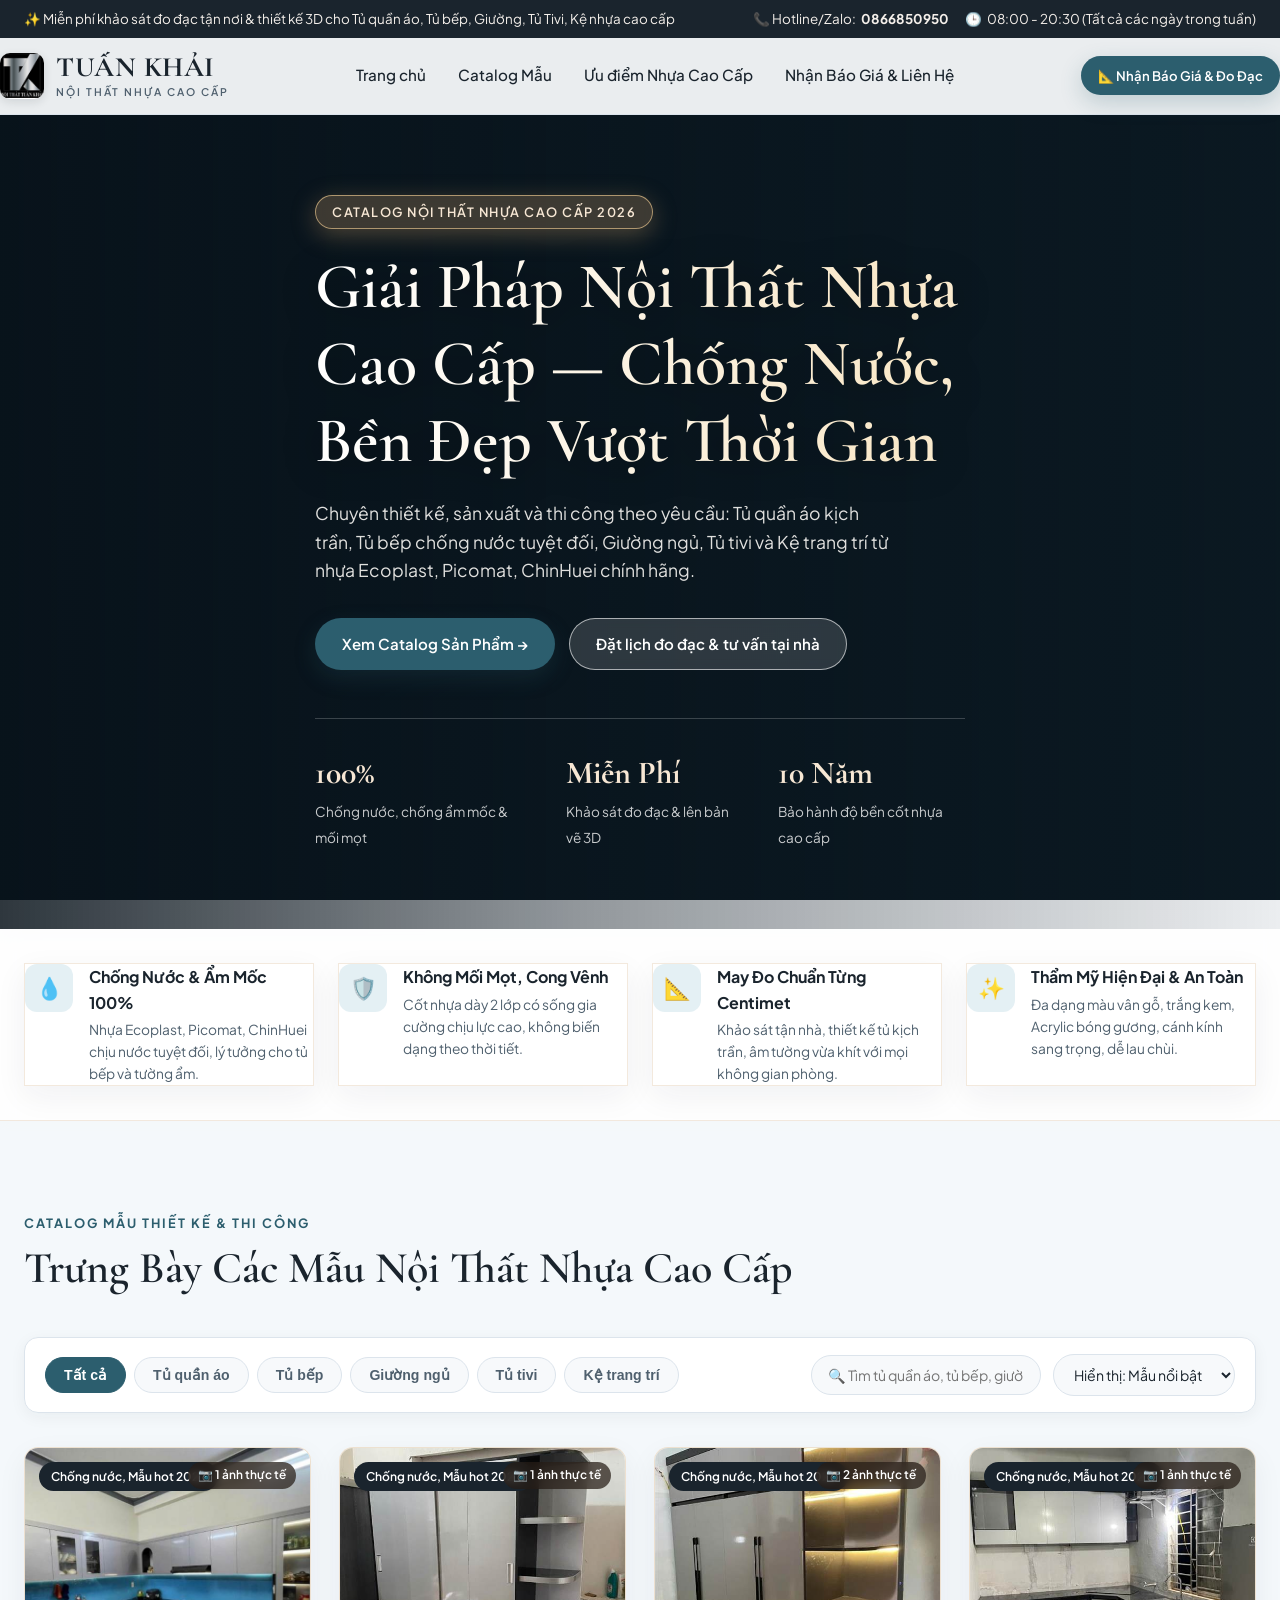
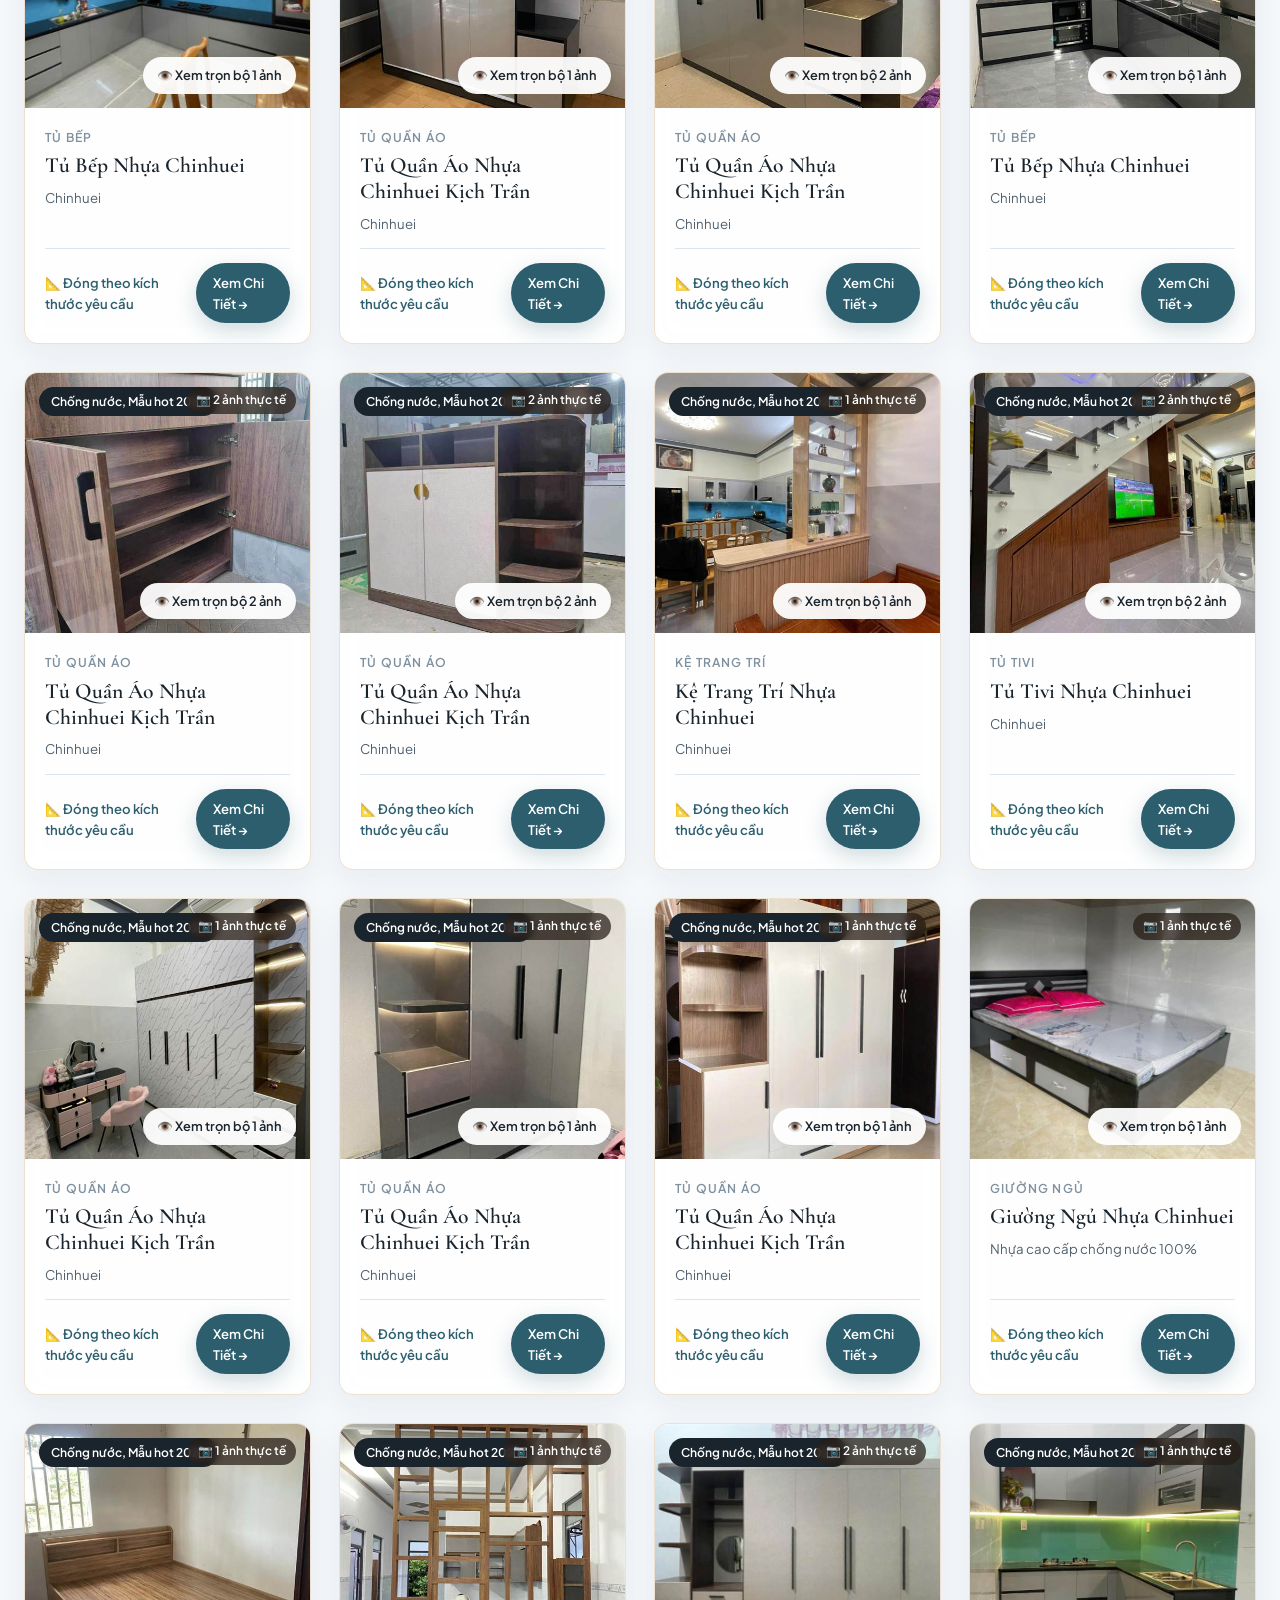
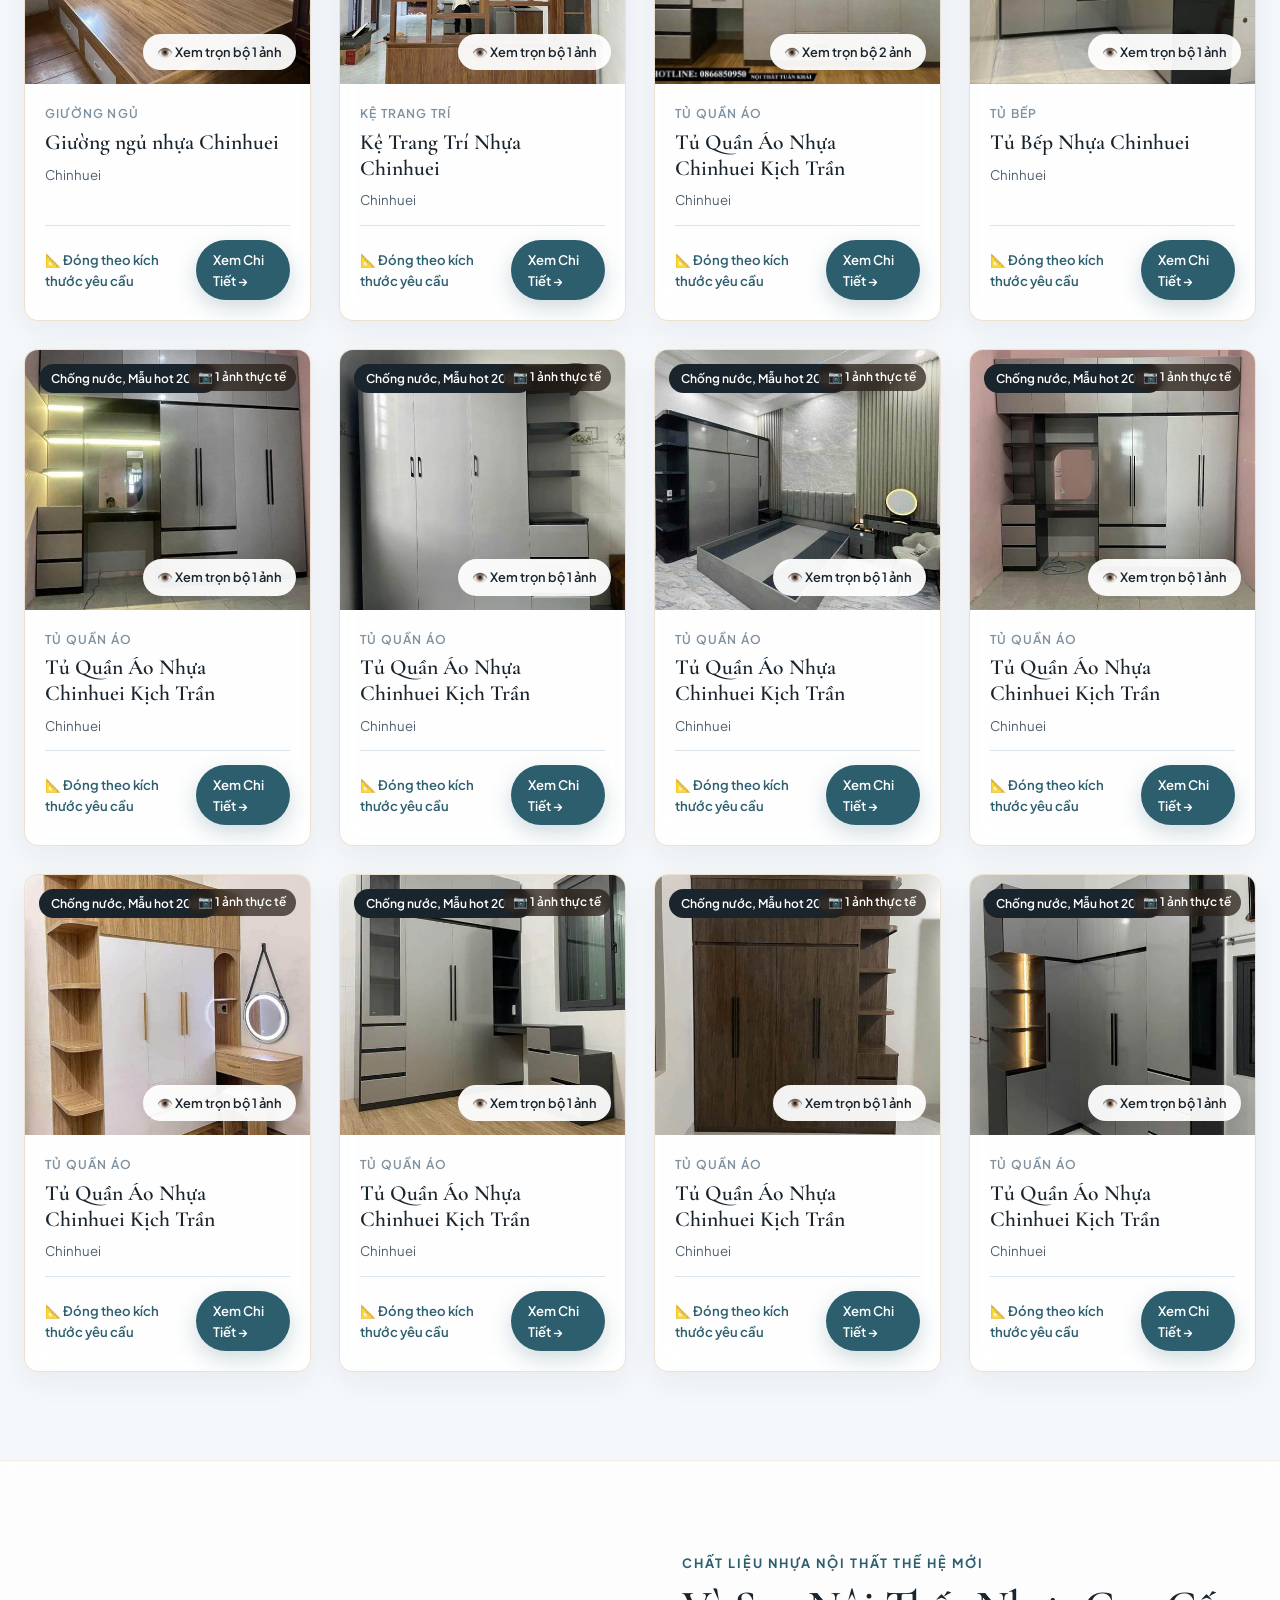
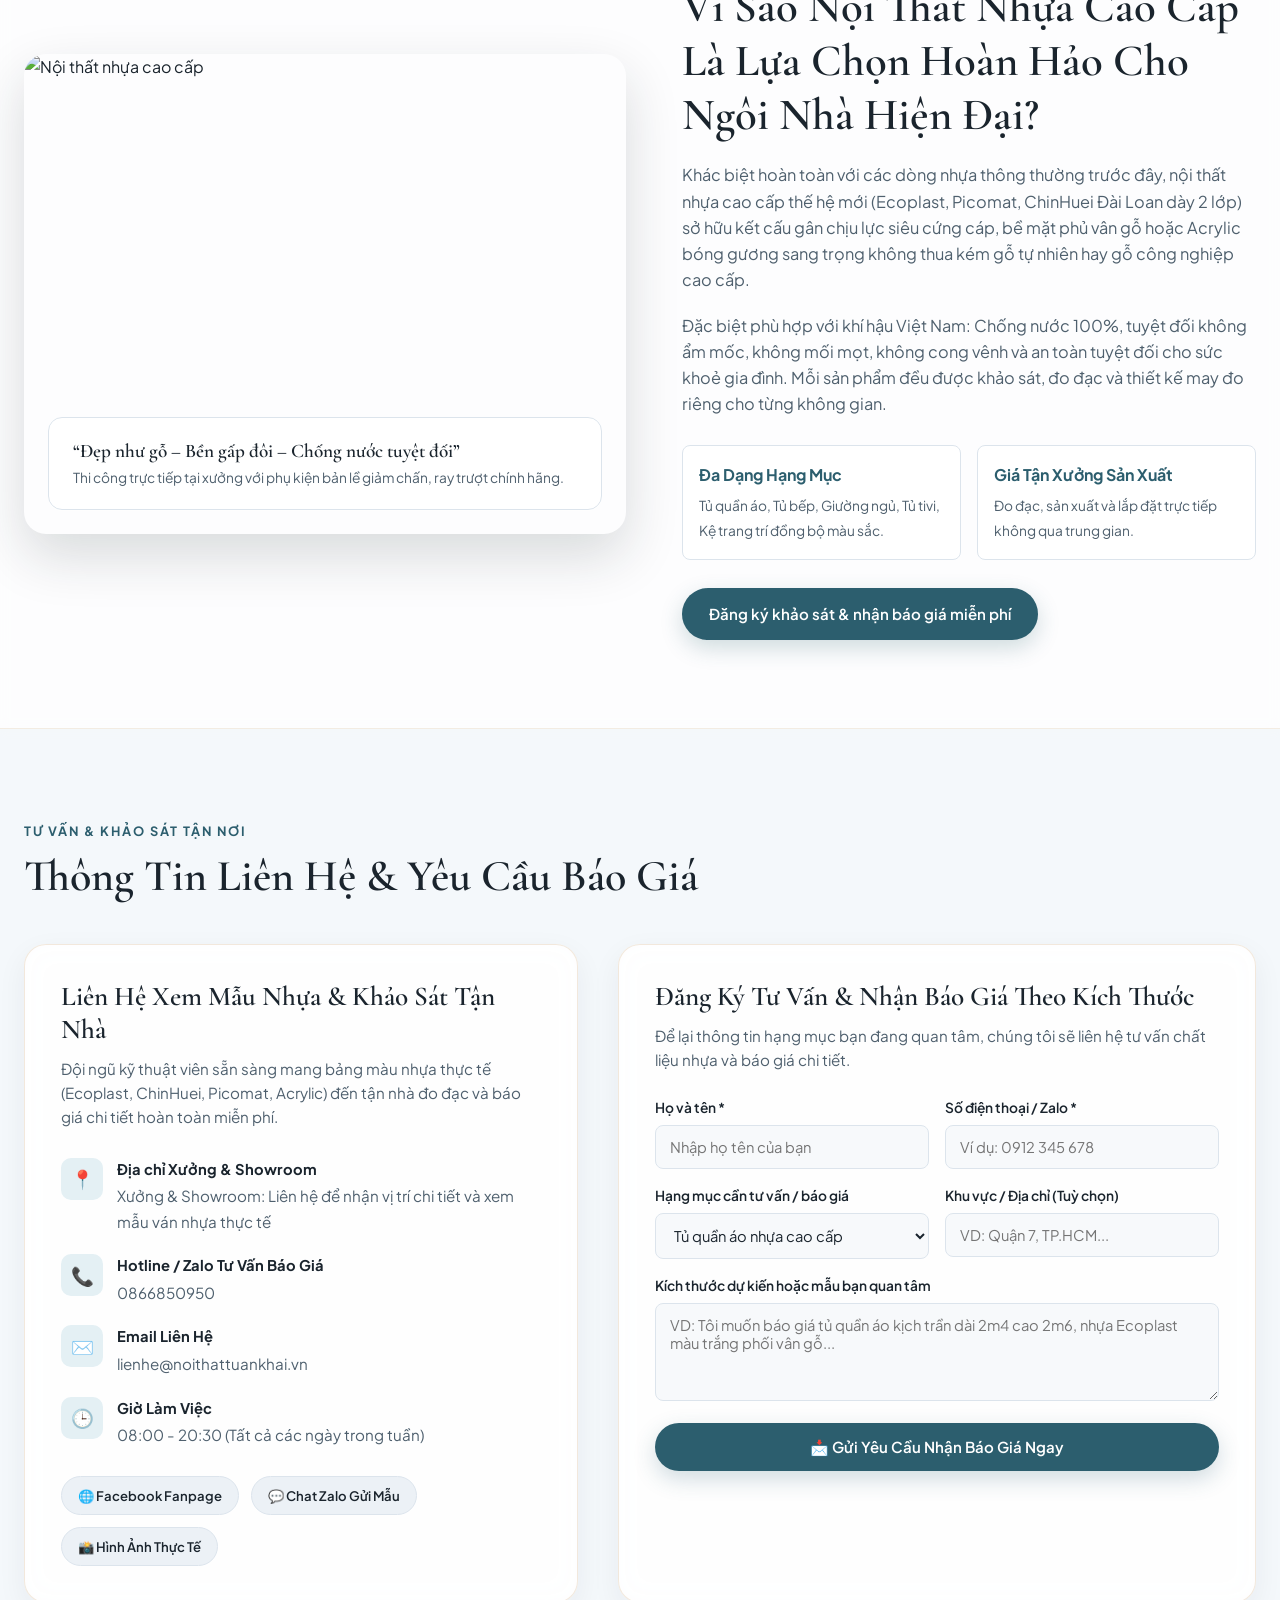
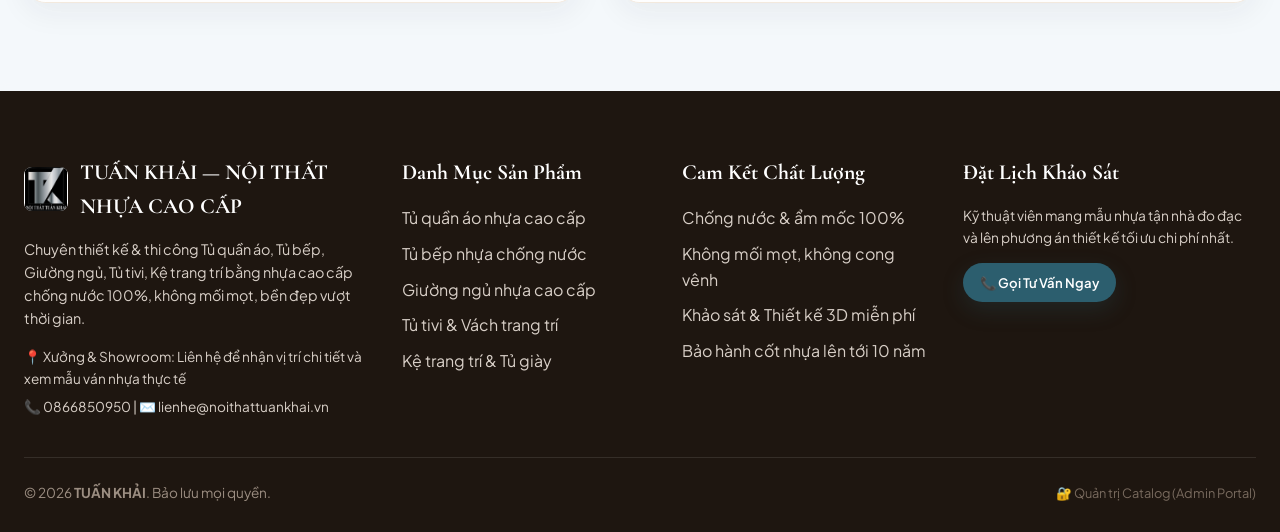
==== commit 1dd96632: "Add files via upload" ====
--- a/index.html
+++ b/index.html
@@ -7,61 +7,65 @@
   <link rel="preconnect" href="https://fonts.googleapis.com">
   <link rel="preconnect" href="https://fonts.gstatic.com" crossorigin>
   <link href="https://fonts.googleapis.com/css2?family=Cormorant+Garamond:ital,wght@0,600;0,700;1,600&family=Plus+Jakarta+Sans:wght@400;500;600;700&display=swap" rel="stylesheet">
-  <link rel="stylesheet" href="styles.css?v=20261024_cnc2d" />
+  <link rel="stylesheet" href="styles.css?v=20261024_3dwebgl" />
   <style>
-    /* Critical Inline 2D Animated CNC Workshop Background Styles (60FPS GPU Accelerated) */
+    /* Critical Inline Real-Time 3D WebGL CNC Workshop Background Styles (60FPS GPU Accelerated) */
     .ambient-bg-wrapper {
       position: fixed;
       inset: 0;
       z-index: 0;
       pointer-events: none;
       overflow: hidden;
-      background: linear-gradient(180deg, #E8F1F6 0%, #F3EFE6 55%, #E4EEF4 100%);
+      background: #0B1922;
     }
-    #ambientParticleCanvas, #heroParticleCanvas {
+    #ambientParticleCanvas {
       position: absolute;
       inset: 0;
       width: 100%;
       height: 100%;
       pointer-events: none;
+      display: block;
     }
-    #heroParticleCanvas { z-index: 1; }
+    #heroParticleCanvas {
+      display: none !important;
+    }
     .hero {
+      background: transparent !important;
       background-image: none !important;
-      background-color: #0E1F2A !important;
       position: relative;
       overflow: hidden;
+      min-height: 650px;
     }
     .hero-overlay {
       position: absolute;
       inset: 0;
-      background: linear-gradient(90deg, rgba(10, 22, 30, 0.82) 0%, rgba(10, 22, 30, 0.42) 48%, rgba(10, 22, 30, 0.10) 100%) !important;
+      background: linear-gradient(90deg, rgba(8, 18, 26, 0.84) 0%, rgba(8, 18, 26, 0.42) 45%, rgba(8, 18, 26, 0.04) 100%) !important;
       z-index: 2;
       pointer-events: none;
     }
     .hero-content { position: relative; z-index: 3; }
     .topbar, .header, .hero, .features-strip, .section, .footer { position: relative; z-index: 1; }
-    .section { background: rgba(246, 250, 253, 0.52) !important; backdrop-filter: blur(2px); }
-    .section-alt { background: rgba(255, 255, 255, 0.62) !important; backdrop-filter: blur(4px); }
-    .features-strip { background: rgba(255, 255, 255, 0.82) !important; backdrop-filter: blur(8px); }
+    .section { background: rgba(244, 248, 251, 0.72) !important; backdrop-filter: blur(4px); }
+    .section-alt { background: rgba(255, 255, 255, 0.76) !important; backdrop-filter: blur(6px); }
+    .features-strip { background: rgba(255, 255, 255, 0.86) !important; backdrop-filter: blur(10px); }
     .hero h1 {
       background: linear-gradient(90deg, #FFFFFF 0%, #F9E8C9 45%, #FFFFFF 90%);
       background-size: 200% auto;
       -webkit-background-clip: text;
       -webkit-text-fill-color: transparent;
       animation: champagneTextSheen 9s ease-in-out infinite alternate;
-      filter: drop-shadow(0 4px 18px rgba(0, 0, 0, 0.35));
+      filter: drop-shadow(0 4px 18px rgba(0, 0, 0, 0.45));
     }
     @keyframes champagneTextSheen { 0% { background-position: 0% center; } 100% { background-position: 100% center; } }
     .product-card {
-      background: rgba(255, 255, 255, 0.90) !important;
-      backdrop-filter: blur(10px);
-      border: 1px solid rgba(200, 155, 101, 0.26) !important;
+      background: rgba(255, 255, 255, 0.92) !important;
+      backdrop-filter: blur(12px);
+      border: 1px solid rgba(200, 155, 101, 0.3) !important;
     }
     .product-card:hover {
       transform: translateY(-7px) !important;
-      border-color: rgba(200, 155, 101, 0.75) !important;
-      box-shadow: 0 22px 46px rgba(28, 56, 70, 0.15) !important;
+      border-color: rgba(200, 155, 101, 0.85) !important;
+      box-shadow: 0 22px 46px rgba(15, 34, 45, 0.22) !important;
     }
   </style>
 </head>
@@ -427,524 +431,654 @@
   <!-- Toast Notification -->
   <div class="toast" id="toast">Thông báo</div>
 
-  <script src="app.js?v=20261024_cnc2d"></script>
+  <script src="app.js?v=20261024_3dwebgl"></script>
+  <script src="https://cdnjs.cloudflare.com/ajax/libs/three.js/r128/three.min.js"></script>
   <script>
-    // =========================================================================
-    // LIVE 2D ANIMATED VIDEO SCENE: XƯỞNG THI CÔNG NHỰA CNC & ĐÓNG TỦ TUẤN KHẢI
-    // Station 1: Automated CNC Router cutting plastic boards with flying chips
-    // Station 2: Automatic Edge-Banding roller conveyor moving cabinet panels
-    // Station 3: 2D Craftsmen assembling ceiling-height plastic wardrobe + laser
-    // =========================================================================
-    (function initCNCWorkshopVideo2D() {
-      function attachWorkshopScene(canvasId, isDarkHero) {
-        const canvas = document.getElementById(canvasId);
-        if (!canvas) return;
-        const ctx = canvas.getContext('2d');
-        let W = 0, H = 0, t = 0;
-        const chips = [];
-
-        function resize() {
-          const rect = canvas.parentElement.getBoundingClientRect();
-          W = canvas.width = isDarkHero ? rect.width : window.innerWidth;
-          H = canvas.height = isDarkHero ? rect.height : window.innerHeight;
+    // ============================================================================
+    // REAL-TIME 3D WEBGL FACTORY VIDEO SCENE (THREE.JS 60FPS GPU ACCELERATED)
+    // NHÀ MÁY SẢN XUẤT NỘI THẤT NHỰA CNC 3D & LẮP RÁP TỦ KỊCH TRẦN — TUẤN KHẢI
+    // ============================================================================
+    (function initCNCWorkshop3DWebGL() {
+      const canvas = document.getElementById('ambientParticleCanvas');
+      if (!canvas || typeof THREE === 'undefined') return;
+
+      const renderer = new THREE.WebGLRenderer({ canvas, antialias: true, powerPreference: 'high-performance' });
+      renderer.setPixelRatio(Math.min(window.devicePixelRatio || 1, 2));
+      renderer.setSize(window.innerWidth, window.innerHeight);
+      renderer.shadowMap.enabled = true;
+      renderer.shadowMap.type = THREE.PCFSoftShadowMap;
+      renderer.toneMapping = THREE.ACESFilmicToneMapping;
+      renderer.toneMappingExposure = 1.12;
+
+      const scene = new THREE.Scene();
+      scene.background = new THREE.Color(0x0c1b24);
+      scene.fog = new THREE.FogExp2(0x0c1b24, 0.014);
+
+      const camera = new THREE.PerspectiveCamera(42, window.innerWidth / window.innerHeight, 0.1, 160);
+      camera.position.set(2.5, 6.8, 18.5);
+
+      // --- 1. 3D LIGHTING SETUP (AMBIENT + DIRECTIONAL SHADOWS + VOLUMETRIC SPOTS) ---
+      const hemiLight = new THREE.HemisphereLight(0xdff4ff, 0x1a2e3b, 0.75);
+      scene.add(hemiLight);
+
+      const dirLight = new THREE.DirectionalLight(0xfff0d4, 1.15);
+      dirLight.position.set(8, 18, 12);
+      dirLight.castShadow = true;
+      dirLight.shadow.mapSize.width = 2048;
+      dirLight.shadow.mapSize.height = 2048;
+      dirLight.shadow.camera.near = 1;
+      dirLight.shadow.camera.far = 45;
+      const d = 16;
+      dirLight.shadow.camera.left = -d;
+      dirLight.shadow.camera.right = d;
+      dirLight.shadow.camera.top = d;
+      dirLight.shadow.camera.bottom = -d;
+      dirLight.shadow.bias = -0.0005;
+      scene.add(dirLight);
+
+      // --- 2. PBR MATERIALS ---
+      const matFloor = new THREE.MeshStandardMaterial({ color: 0x132836, roughness: 0.28, metalness: 0.35 });
+      const matWall = new THREE.MeshStandardMaterial({ color: 0x0e202b, roughness: 0.7, metalness: 0.15 });
+      const matSteelDark = new THREE.MeshStandardMaterial({ color: 0x1e3848, roughness: 0.35, metalness: 0.75 });
+      const matSteelTeal = new THREE.MeshStandardMaterial({ color: 0x2c5e6e, roughness: 0.3, metalness: 0.55 });
+      const matGoldMetal = new THREE.MeshStandardMaterial({ color: 0xd4a359, roughness: 0.22, metalness: 0.82 });
+      const matPlasticWhite = new THREE.MeshStandardMaterial({ color: 0xf5f9fc, roughness: 0.12, metalness: 0.08 });
+      const matPlasticOak = new THREE.MeshStandardMaterial({ color: 0xd8b07e, roughness: 0.25, metalness: 0.05 });
+      const matGlass = new THREE.MeshStandardMaterial({ color: 0x99e6ff, transparent: true, opacity: 0.36, roughness: 0.08, metalness: 0.9 });
+      const matLaserCyan = new THREE.MeshBasicMaterial({ color: 0x00f5d4, transparent: true, opacity: 0.65, side: THREE.DoubleSide });
+      const matGlowGold = new THREE.MeshBasicMaterial({ color: 0xffe082 });
+
+      // Helper to create 3D Canvas Label Texture
+      function makeLabelTexture(text, subtext, bgHex, borderHex, w = 512, h = 128) {
+        const c = document.createElement('canvas');
+        c.width = w; c.height = h;
+        const g = c.getContext('2d');
+        g.fillStyle = bgHex || '#122936';
+        g.fillRect(0, 0, w, h);
+        g.strokeStyle = borderHex || '#d4a359';
+        g.lineWidth = 6;
+        g.strokeRect(4, 4, w - 8, h - 8);
+        g.fillStyle = '#fff5dc';
+        g.font = 'bold 30px sans-serif';
+        g.textAlign = 'center';
+        g.fillText(text, w / 2, subtext ? h * 0.46 : h * 0.58);
+        if (subtext) {
+          g.fillStyle = '#64dfdf';
+          g.font = 'bold 20px monospace';
+          g.fillText(subtext, w / 2, h * 0.78);
         }
-        resize();
-        window.addEventListener('resize', resize);
-
-        function spawnChip(x, y) {
-          if (chips.length > 45) return;
-          const angle = -Math.PI * (0.15 + Math.random() * 0.7);
-          const spd = Math.random() * 3.2 + 1.2;
-          chips.push({
-            x, y,
-            vx: Math.cos(angle) * spd,
-            vy: Math.sin(angle) * spd,
-            size: Math.random() * 3.2 + 1.5,
-            life: 1,
-            color: Math.random() > 0.4 ? '#FFD166' : '#72EFDD'
-          });
+        return new THREE.CanvasTexture(c);
+      }
+
+      // --- 3. 3D FACTORY FLOOR, GRID, WALLS, STEEL TRUSSES & SIGNBOARD ---
+      const floor = new THREE.Mesh(new THREE.PlaneGeometry(60, 40), matFloor);
+      floor.rotation.x = -Math.PI / 2;
+      floor.receiveShadow = true;
+      scene.add(floor);
+
+      const grid = new THREE.GridHelper(50, 50, 0x2c5e6e, 0x1b3949);
+      grid.position.y = 0.01;
+      scene.add(grid);
+
+      // Back Wall
+      const backWall = new THREE.Mesh(new THREE.BoxGeometry(44, 14, 0.4), matWall);
+      backWall.position.set(0, 7, -6.5);
+      backWall.receiveShadow = true;
+      scene.add(backWall);
+
+      // 3D Factory Signboard on Back Wall
+      const signTex = makeLabelTexture(
+        'NHÀ MÁY NỘI THẤT NHỰA CNC 3D — TUẤN KHẢI',
+        'CHUYÊN TỦ QUẦN ÁO KỊCH TRẦN • TỦ BẾP • GIƯỜNG NHỰA ECOPLAST / CHINHUEI',
+        '#102531', '#d4a359', 1024, 180
+      );
+      const signBoard = new THREE.Mesh(
+        new THREE.BoxGeometry(13.5, 2.2, 0.25),
+        new THREE.MeshBasicMaterial({ map: signTex })
+      );
+      signBoard.position.set(0, 8.6, -6.15);
+      scene.add(signBoard);
+
+      // Steel H-Beam Columns & Roof Trusses
+      for (let x = -14; x <= 14; x += 7) {
+        const col = new THREE.Mesh(new THREE.BoxGeometry(0.45, 12, 0.45), matSteelDark);
+        col.position.set(x, 6, -6.1);
+        col.castShadow = true;
+        scene.add(col);
+
+        const truss = new THREE.Mesh(new THREE.BoxGeometry(0.3, 0.35, 16), matSteelDark);
+        truss.position.set(x, 11.2, 0);
+        scene.add(truss);
+      }
+
+      // 3D Overhead High-Bay Lamps + Volumetric Light Cones
+      [-6.5, 0.5, 7.5].forEach(lx => {
+        const lampHousing = new THREE.Mesh(new THREE.CylinderGeometry(0.35, 0.65, 0.45, 16), matSteelDark);
+        lampHousing.position.set(lx, 10.6, 0.5);
+        scene.add(lampHousing);
+
+        const bulb = new THREE.Mesh(new THREE.CylinderGeometry(0.55, 0.55, 0.08, 16), matGlowGold);
+        bulb.position.set(lx, 10.35, 0.5);
+        scene.add(bulb);
+
+        // Volumetric 3D Light Cone
+        const coneMat = new THREE.MeshBasicMaterial({ color: 0xffe4a0, transparent: true, opacity: 0.065, depthWrite: false, side: THREE.DoubleSide });
+        const lightCone = new THREE.Mesh(new THREE.ConeGeometry(4.2, 10.3, 24, 1, true), coneMat);
+        lightCone.position.set(lx, 5.15, 0.5);
+        scene.add(lightCone);
+
+        const pLight = new THREE.PointLight(0xffe6b0, 0.85, 18);
+        pLight.position.set(lx, 9.8, 1.0);
+        scene.add(pLight);
+      });
+
+      // 3D Plastic Board Storage Rack (Back-Left Wall)
+      const rackGroup = new THREE.Group();
+      rackGroup.position.set(-10.8, 0, -5.2);
+      for (let rx = -1.6; rx <= 1.6; rx += 1.6) {
+        const upright = new THREE.Mesh(new THREE.BoxGeometry(0.18, 5.2, 1.2), matGoldMetal);
+        upright.position.set(rx, 2.6, 0);
+        rackGroup.add(upright);
+      }
+      const sheetMats = [matPlasticWhite, matPlasticOak, matPlasticWhite, matPlasticOak];
+      for (let sy = 0; sy < 4; sy++) {
+        const stack = new THREE.Mesh(new THREE.BoxGeometry(3.6, 0.28, 1.15), sheetMats[sy]);
+        stack.position.set(0, 0.9 + sy * 1.15, 0);
+        stack.castShadow = true;
+        rackGroup.add(stack);
+      }
+      scene.add(rackGroup);
+
+      // ==========================================================================
+      // STATION 1 (LEFT): 3D 3-AXIS AUTOMATED CNC ROUTER (MÁY CẮT PHAY NHỰA CNC 3D)
+      // ==========================================================================
+      const cncGroup = new THREE.Group();
+      cncGroup.position.set(-6.2, 0, 0.6);
+      scene.add(cncGroup);
+
+      // Safety Floor Border around CNC
+      const cncBorder = new THREE.Mesh(new THREE.RingGeometry(3.5, 3.65, 4), new THREE.MeshBasicMaterial({ color: 0xe9b44c, side: THREE.DoubleSide }));
+      cncBorder.rotation.x = -Math.PI / 2;
+      cncBorder.rotation.z = Math.PI / 4;
+      cncBorder.position.y = 0.02;
+      cncGroup.add(cncBorder);
+
+      // CNC Machine Base & Legs
+      const cncBedBase = new THREE.Mesh(new THREE.BoxGeometry(4.4, 1.1, 3.1), matSteelTeal);
+      cncBedBase.position.y = 0.75;
+      cncBedBase.castShadow = true;
+      cncBedBase.receiveShadow = true;
+      cncGroup.add(cncBedBase);
+
+      // Gold trim & Front CNC 3D Label Plate
+      const cncPlateTex = makeLabelTexture('MÁY CẮT NHỰA CNC 1325 PRO', 'SPINDLE 18.000 RPM • AUTO ROUTING', '#102634', '#d4a359', 512, 110);
+      const cncFrontPlate = new THREE.Mesh(new THREE.PlaneGeometry(3.6, 0.72), new THREE.MeshBasicMaterial({ map: cncPlateTex }));
+      cncFrontPlate.position.set(0, 0.78, 1.56);
+      cncGroup.add(cncFrontPlate);
+
+      // Phenolic Vacuum Table Top
+      const vacuumBed = new THREE.Mesh(new THREE.BoxGeometry(4.6, 0.18, 3.3), matSteelDark);
+      vacuumBed.position.y = 1.38;
+      vacuumBed.receiveShadow = true;
+      cncGroup.add(vacuumBed);
+
+      // 3D High-Grade Plastic Sheet on CNC Bed
+      const plasticSheet = new THREE.Mesh(new THREE.BoxGeometry(3.9, 0.12, 2.6), matPlasticWhite);
+      plasticSheet.position.y = 1.53;
+      plasticSheet.castShadow = true;
+      plasticSheet.receiveShadow = true;
+      cncGroup.add(plasticSheet);
+
+      // Carved 3D Cabinet Door Grooves on the Plastic Sheet
+      for (let gx = -1.2; gx <= 1.2; gx += 1.2) {
+        const groove = new THREE.Mesh(new THREE.BoxGeometry(0.95, 0.13, 2.0), matSteelTeal);
+        groove.position.set(gx, 1.535, 0);
+        cncGroup.add(groove);
+        const innerPanel = new THREE.Mesh(new THREE.BoxGeometry(0.82, 0.14, 1.86), matPlasticWhite);
+        innerPanel.position.set(gx, 1.54, 0);
+        cncGroup.add(innerPanel);
+      }
+
+      // CNC Operator Control Kiosk (Left of CNC)
+      const kioskStand = new THREE.Mesh(new THREE.BoxGeometry(0.55, 2.1, 0.55), matSteelDark);
+      kioskStand.position.set(-2.85, 1.05, 0.9);
+      kioskStand.castShadow = true;
+      cncGroup.add(kioskStand);
+      const kioskScreen = new THREE.Mesh(
+        new THREE.BoxGeometry(0.85, 0.65, 0.12),
+        new THREE.MeshBasicMaterial({ map: makeLabelTexture('CNC AUTO', 'X:1240 Y:2400 Z:-18', '#091e2a', '#00f5d4', 256, 160) })
+      );
+      kioskScreen.position.set(-2.85, 2.35, 0.95);
+      kioskScreen.rotation.x = -0.2;
+      kioskScreen.rotation.y = 0.35;
+      cncGroup.add(kioskScreen);
+
+      // Animated 3D CNC Moving Gantry Bridge (Y & X & Z Axes)
+      const gantryGroup = new THREE.Group();
+      gantryGroup.position.set(0, 1.45, 0);
+      cncGroup.add(gantryGroup);
+
+      const pillarL = new THREE.Mesh(new THREE.BoxGeometry(0.28, 1.85, 0.45), matGoldMetal);
+      pillarL.position.set(0, 0.92, -1.68);
+      pillarL.castShadow = true;
+      gantryGroup.add(pillarL);
+
+      const pillarR = new THREE.Mesh(new THREE.BoxGeometry(0.28, 1.85, 0.45), matGoldMetal);
+      pillarR.position.set(0, 0.92, 1.68);
+      pillarR.castShadow = true;
+      gantryGroup.add(pillarR);
+
+      const gantryBeam = new THREE.Mesh(new THREE.BoxGeometry(0.42, 0.45, 3.65), matSteelTeal);
+      gantryBeam.position.set(0, 1.72, 0);
+      gantryBeam.castShadow = true;
+      gantryGroup.add(gantryBeam);
+
+      // X/Z Spindle Carriage moving along Gantry Beam
+      const spindleCarriage = new THREE.Group();
+      spindleCarriage.position.set(0, 1.5, 0);
+      gantryGroup.add(spindleCarriage);
+
+      const carriageBox = new THREE.Mesh(new THREE.BoxGeometry(0.52, 0.95, 0.48), matGoldMetal);
+      carriageBox.castShadow = true;
+      spindleCarriage.add(carriageBox);
+
+      const spindleMotor = new THREE.Mesh(new THREE.CylinderGeometry(0.16, 0.16, 0.95, 16), matSteelDark);
+      spindleMotor.position.set(0.18, -0.25, 0);
+      spindleCarriage.add(spindleMotor);
+
+      const routerBit = new THREE.Mesh(new THREE.CylinderGeometry(0.03, 0.015, 0.55, 12), matPlasticWhite);
+      routerBit.position.set(0.18, -0.82, 0);
+      spindleCarriage.add(routerBit);
+
+      // Dynamic Cutting Glow Light at Router Bit Tip
+      const cutterLight = new THREE.PointLight(0x00f5d4, 2.2, 4.5);
+      cutterLight.position.set(0.18, -1.1, 0);
+      spindleCarriage.add(cutterLight);
+
+      const cutterHalo = new THREE.Mesh(new THREE.SphereGeometry(0.12, 12, 12), new THREE.MeshBasicMaterial({ color: 0x72efdd }));
+      cutterHalo.position.set(0.18, -1.12, 0);
+      spindleCarriage.add(cutterHalo);
+
+      // 3D Flying CNC Plastic Chips & Sparks Particle System
+      const chipCount = 75;
+      const chipMeshes = [];
+      const chipGeo = new THREE.BoxGeometry(0.065, 0.065, 0.065);
+      for (let i = 0; i < chipCount; i++) {
+        const cm = new THREE.Mesh(
+          chipGeo,
+          new THREE.MeshBasicMaterial({ color: i % 2 === 0 ? 0xffe066 : 0x72efdd })
+        );
+        cm.userData = { vx: 0, vy: 0, vz: 0, life: Math.random() };
+        cncGroup.add(cm);
+        chipMeshes.push(cm);
+      }
+
+      // ==========================================================================
+      // STATION 2 (CENTER): 3D AUTOMATIC EDGE-BANDING CONVEYOR LINE
+      // ==========================================================================
+      const convGroup = new THREE.Group();
+      convGroup.position.set(0.2, 0, 0.6);
+      scene.add(convGroup);
+
+      // Conveyor Side Rails & Legs
+      const railF = new THREE.Mesh(new THREE.BoxGeometry(5.2, 0.16, 0.14), matSteelTeal);
+      railF.position.set(0, 1.25, 0.75);
+      convGroup.add(railF);
+      const railB = new THREE.Mesh(new THREE.BoxGeometry(5.2, 0.16, 0.14), matSteelTeal);
+      railB.position.set(0, 1.25, -0.75);
+      convGroup.add(railB);
+
+      [-2.2, 0, 2.2].forEach(lx => {
+        const legF = new THREE.Mesh(new THREE.BoxGeometry(0.14, 1.25, 0.14), matSteelDark);
+        legF.position.set(lx, 0.625, 0.72);
+        convGroup.add(legF);
+        const legB = new THREE.Mesh(new THREE.BoxGeometry(0.14, 1.25, 0.14), matSteelDark);
+        legB.position.set(lx, 0.625, -0.72);
+        convGroup.add(legB);
+      });
+
+      // 14 Spinning 3D Cylindrical Rollers
+      const rollers = [];
+      const rollerGeo = new THREE.CylinderGeometry(0.07, 0.07, 1.36, 12);
+      for (let rx = -2.35; rx <= 2.35; rx += 0.36) {
+        const rMesh = new THREE.Mesh(rollerGeo, matGoldMetal);
+        rMesh.rotation.x = Math.PI / 2;
+        rMesh.position.set(rx, 1.26, 0);
+        convGroup.add(rMesh);
+        rollers.push(rMesh);
+      }
+
+      // 3D Moving Plastic Cabinet Doors on Conveyor
+      const movingPanels = [];
+      for (let p = 0; p < 2; p++) {
+        const pMesh = new THREE.Mesh(new THREE.BoxGeometry(1.25, 0.09, 0.95), p === 0 ? matPlasticWhite : matPlasticOak);
+        pMesh.position.set(-2.0 + p * 2.4, 1.36, 0);
+        pMesh.castShadow = true;
+        convGroup.add(pMesh);
+        movingPanels.push(pMesh);
+      }
+
+      // 3D Automatic Edge-Banding Tunnel Hood in Center of Conveyor
+      const banderHood = new THREE.Mesh(new THREE.BoxGeometry(1.75, 1.15, 1.75), matSteelTeal);
+      banderHood.position.set(0, 1.85, 0);
+      banderHood.castShadow = true;
+      convGroup.add(banderHood);
+
+      const banderSign = new THREE.Mesh(
+        new THREE.PlaneGeometry(1.55, 0.55),
+        new THREE.MeshBasicMaterial({ map: makeLabelTexture('MÁY DÁN CẠNH 3D', 'NẸP CHỐNG NƯỚC 100%', '#102634', '#d4a359', 384, 128) })
+      );
+      banderSign.position.set(0, 1.92, 0.89);
+      convGroup.add(banderSign);
+
+      // Laser Inspection Plane at Edge-Bander Exit
+      const banderLaser = new THREE.Mesh(new THREE.PlaneGeometry(0.06, 1.4), matLaserCyan);
+      banderLaser.rotation.x = -Math.PI / 2;
+      banderLaser.position.set(0.95, 1.42, 0);
+      convGroup.add(banderLaser);
+
+      // ==========================================================================
+      // STATION 3 (RIGHT): 3D CEILING-HEIGHT WARDROBE & 3D ARTICULATED TECHNICIANS
+      // ==========================================================================
+      const wardrobeGroup = new THREE.Group();
+      wardrobeGroup.position.set(6.4, 0, 0.2);
+      wardrobeGroup.rotation.y = -0.22;
+      scene.add(wardrobeGroup);
+
+      // Assembly Platform Base
+      const plat = new THREE.Mesh(new THREE.BoxGeometry(5.2, 0.18, 2.4), matSteelDark);
+      plat.position.y = 0.09;
+      plat.receiveShadow = true;
+      wardrobeGroup.add(plat);
+
+      // 3D Ceiling-Height Wardrobe Carcass (Tủ Quần Áo Nhựa Kịch Trần 3D)
+      const wW = 4.2, wH = 5.4, wD = 1.45;
+      // Back panel
+      const wBack = new THREE.Mesh(new THREE.BoxGeometry(wW, wH, 0.08), matPlasticWhite);
+      wBack.position.set(0, 0.18 + wH / 2, -wD / 2);
+      wBack.castShadow = true;
+      wardrobeGroup.add(wBack);
+
+      // Side walls & internal vertical dividers (3 compartments)
+      for (let i = 0; i <= 3; i++) {
+        const vx = -wW / 2 + i * (wW / 3);
+        const vWall = new THREE.Mesh(new THREE.BoxGeometry(0.08, wH, wD), i === 0 || i === 3 ? matPlasticOak : matPlasticWhite);
+        vWall.position.set(vx, 0.18 + wH / 2, 0);
+        vWall.castShadow = true;
+        vWall.receiveShadow = true;
+        wardrobeGroup.add(vWall);
+      }
+
+      // Horizontal shelves & Top ceiling-height cabinet divider
+      [0.22, 1.35, 2.55, 4.15, 5.54].forEach(hy => {
+        const hShelf = new THREE.Mesh(new THREE.BoxGeometry(wW, 0.08, wD), matPlasticWhite);
+        hShelf.position.set(0, hy, 0);
+        hShelf.receiveShadow = true;
+        wardrobeGroup.add(hShelf);
+      });
+
+      // Top Ceiling-Height Doors (3 Tủ nóc kịch trần)
+      for (let c = 0; c < 3; c++) {
+        const topDoor = new THREE.Mesh(new THREE.BoxGeometry(wW / 3 - 0.08, 1.28, 0.08), matPlasticWhite);
+        topDoor.position.set(-wW / 3 + c * (wW / 3), 4.85, wD / 2 + 0.02);
+        topDoor.castShadow = true;
+        wardrobeGroup.add(topDoor);
+      }
+
+      // Warm Interior 3D LED Strip Lights inside Wardrobe
+      const wLedLight = new THREE.PointLight(0xffdfa0, 1.6, 5.5);
+      wLedLight.position.set(0, 3.3, 0.2);
+      wardrobeGroup.add(wLedLight);
+
+      const ledBar = new THREE.Mesh(new THREE.BoxGeometry(wW - 0.3, 0.06, 0.06), matGlowGold);
+      ledBar.position.set(0, 4.08, wD / 2 - 0.15);
+      wardrobeGroup.add(ledBar);
+
+      // Golden Clothes Hanging Rod in Center Compartment
+      const clothesRod = new THREE.Mesh(new THREE.CylinderGeometry(0.035, 0.035, wW / 3 - 0.1, 12), matGoldMetal);
+      clothesRod.rotation.z = Math.PI / 2;
+      clothesRod.position.set(0, 3.85, 0);
+      wardrobeGroup.add(clothesRod);
+
+      // Animated 3D Sliding Drawer in Center Compartment
+      const slidingDrawer = new THREE.Group();
+      slidingDrawer.position.set(0, 0.8, 0.1);
+      const drawerBox = new THREE.Mesh(new THREE.BoxGeometry(wW / 3 - 0.12, 0.48, wD - 0.2), matPlasticOak);
+      slidingDrawer.add(drawerBox);
+      const drawerHandle = new THREE.Mesh(new THREE.BoxGeometry(0.45, 0.05, 0.06), matGoldMetal);
+      drawerHandle.position.set(0, 0.05, (wD - 0.2) / 2 + 0.03);
+      slidingDrawer.add(drawerHandle);
+      wardrobeGroup.add(slidingDrawer);
+
+      // Left Compartment Door: Closed Glossy White Plastic Door + Gold Handle
+      const leftDoor = new THREE.Mesh(new THREE.BoxGeometry(wW / 3 - 0.06, 3.85, 0.08), matPlasticWhite);
+      leftDoor.position.set(-wW / 3, 2.2, wD / 2 + 0.03);
+      leftDoor.castShadow = true;
+      wardrobeGroup.add(leftDoor);
+      const leftHandle = new THREE.Mesh(new THREE.BoxGeometry(0.05, 0.85, 0.06), matGoldMetal);
+      leftHandle.position.set(-wW / 6 - 0.12, 2.2, wD / 2 + 0.09);
+      wardrobeGroup.add(leftHandle);
+
+      // Right Compartment Door: 3D Hinged Swinging Oak & Glass Door (Cánh tủ mở 3D)
+      const rightDoorPivot = new THREE.Group();
+      rightDoorPivot.position.set(wW / 2 - 0.04, 2.2, wD / 2 + 0.03);
+      wardrobeGroup.add(rightDoorPivot);
+
+      const doorW = wW / 3 - 0.06;
+      const rightDoorFrame = new THREE.Mesh(new THREE.BoxGeometry(doorW, 3.85, 0.08), matPlasticOak);
+      rightDoorFrame.position.set(-doorW / 2, 0, 0);
+      rightDoorFrame.castShadow = true;
+      rightDoorPivot.add(rightDoorFrame);
+
+      const rightDoorGlass = new THREE.Mesh(new THREE.BoxGeometry(doorW * 0.72, 3.3, 0.1), matGlass);
+      rightDoorGlass.position.set(-doorW / 2, 0, 0);
+      rightDoorPivot.add(rightDoorGlass);
+
+      // 3D Scanning Green/Cyan Laser Level Plane across Wardrobe (Đo kích thước 2400mm)
+      const laserScanPlane = new THREE.Mesh(new THREE.BoxGeometry(wW + 1.1, 0.04, wD + 0.5), matLaserCyan);
+      laserScanPlane.position.set(0, 2.8, 0.1);
+      wardrobeGroup.add(laserScanPlane);
+
+      // --- BUILD 2 ARTICULATED 3D TECHNICIANS (THỢ KỸ THUẬT 3D) ---
+      function create3DTechnician(hasDrill) {
+        const worker = new THREE.Group();
+
+        // Boots & Legs
+        const legGeo = new THREE.CylinderGeometry(0.13, 0.11, 1.35, 12);
+        const legL = new THREE.Mesh(legGeo, matSteelDark);
+        legL.position.set(-0.2, 0.68, 0);
+        legL.castShadow = true;
+        worker.add(legL);
+
+        const legR = new THREE.Mesh(legGeo, matSteelDark);
+        legR.position.set(0.2, 0.68, 0);
+        legR.castShadow = true;
+        worker.add(legR);
+
+        // Torso (Tuấn Khải Teal Uniform + Gold Safety Stripes)
+        const torso = new THREE.Mesh(new THREE.BoxGeometry(0.72, 1.25, 0.42), matSteelTeal);
+        torso.position.set(0, 1.95, 0);
+        torso.castShadow = true;
+        worker.add(torso);
+
+        const vestStripe = new THREE.Mesh(new THREE.BoxGeometry(0.74, 0.14, 0.44), matGoldMetal);
+        vestStripe.position.set(0, 1.75, 0);
+        worker.add(vestStripe);
+
+        // Head
+        const head = new THREE.Mesh(
+          new THREE.SphereGeometry(0.28, 16, 16),
+          new THREE.MeshStandardMaterial({ color: 0xf2c29b, roughness: 0.4 })
+        );
+        head.position.set(0, 2.88, 0);
+        head.castShadow = true;
+        worker.add(head);
+
+        // 3D Yellow Safety Hard Hat
+        const helmet = new THREE.Mesh(
+          new THREE.SphereGeometry(0.31, 16, 12, 0, Math.PI * 2, 0, Math.PI * 0.58),
+          matGoldMetal
+        );
+        helmet.position.set(0, 2.92, 0);
+        worker.add(helmet);
+
+        const brim = new THREE.Mesh(new THREE.CylinderGeometry(0.36, 0.36, 0.04, 16), matGoldMetal);
+        brim.position.set(0, 2.92, 0.04);
+        worker.add(brim);
+
+        // Articulated Right Arm Pivot
+        const armPivot = new THREE.Group();
+        armPivot.position.set(0.45, 2.42, 0);
+        worker.add(armPivot);
+
+        const armMesh = new THREE.Mesh(new THREE.CylinderGeometry(0.1, 0.09, 0.95, 12), matSteelTeal);
+        armMesh.rotation.x = Math.PI / 2;
+        armMesh.position.set(0, 0, 0.45);
+        armPivot.add(armMesh);
+
+        if (hasDrill) {
+          // 3D Cordless Drill in Hand
+          const drillBody = new THREE.Mesh(new THREE.BoxGeometry(0.16, 0.22, 0.42), matGoldMetal);
+          drillBody.position.set(0, 0.06, 0.98);
+          armPivot.add(drillBody);
+
+          const drillBit = new THREE.Mesh(new THREE.CylinderGeometry(0.02, 0.02, 0.28, 8), matPlasticWhite);
+          drillBit.rotation.x = Math.PI / 2;
+          drillBit.position.set(0, 0.06, 1.28);
+          armPivot.add(drillBit);
+
+          const drillSpark = new THREE.Mesh(new THREE.SphereGeometry(0.08, 8, 8), matGlowGold);
+          drillSpark.position.set(0, 0.06, 1.42);
+          armPivot.add(drillSpark);
+          worker.userData.drillSpark = drillSpark;
+        } else {
+          // 3D Blueprint Tablet in Hand
+          const tablet = new THREE.Mesh(new THREE.BoxGeometry(0.45, 0.04, 0.35), matLaserCyan);
+          tablet.position.set(-0.1, 0.08, 0.92);
+          armPivot.add(tablet);
         }
 
-        function drawWorker2D(x, y, scale, poseTime, isDrilling, flipX) {
-          ctx.save();
-          ctx.translate(x, y);
-          if (flipX) ctx.scale(-scale, scale);
-          else ctx.scale(scale, scale);
-
-          const bob = Math.sin(poseTime * 4) * 2;
-
-          // Legs / Boots
-          ctx.strokeStyle = isDarkHero ? '#1D3545' : '#2B4C5E';
-          ctx.lineWidth = 7;
-          ctx.lineCap = 'round';
-          ctx.beginPath();
-          ctx.moveTo(-6, -28); ctx.lineTo(-9, 0);
-          ctx.moveTo(6, -28); ctx.lineTo(9, 0);
-          ctx.stroke();
-
-          // Torso (Tuấn Khải Teal Uniform + Gold Apron/Vest)
-          ctx.fillStyle = '#2C5E6E';
-          ctx.beginPath();
-          ctx.roundRect(-13, -64 + bob, 26, 38, 6);
-          ctx.fill();
-
-          // Reflective safety vest stripes
-          ctx.fillStyle = '#E5B46B';
-          ctx.fillRect(-13, -44 + bob, 26, 4);
-          ctx.fillRect(-8, -64 + bob, 4, 24);
-          ctx.fillRect(4, -64 + bob, 4, 24);
-
-          // Head & Neck
-          ctx.fillStyle = '#F3C69F';
-          ctx.beginPath();
-          ctx.arc(0, -76 + bob, 9.5, 0, Math.PI * 2);
-          ctx.fill();
-
-          // Safety Hard Hat (Mũ bảo hộ kỹ thuật vàng kim)
-          ctx.fillStyle = '#E9B44C';
-          ctx.beginPath();
-          ctx.arc(0, -79 + bob, 10.5, Math.PI, 0);
-          ctx.fill();
-          ctx.fillRect(-12, -80 + bob, 24, 3);
-
-          // Animated Arm & Tool
-          const armAngle = isDrilling
-            ? -0.35 + Math.sin(poseTime * 6) * 0.22
-            : -0.25 + Math.cos(poseTime * 3) * 0.18;
-
-          ctx.save();
-          ctx.translate(6, -56 + bob);
-          ctx.rotate(armAngle);
-          ctx.strokeStyle = '#2C5E6E';
-          ctx.lineWidth = 6.5;
-          ctx.beginPath();
-          ctx.moveTo(0, 0);
-          ctx.lineTo(22, 0);
-          ctx.stroke();
-
-          // Hand
-          ctx.fillStyle = '#F3C69F';
-          ctx.beginPath();
-          ctx.arc(23, 0, 4, 0, Math.PI * 2);
-          ctx.fill();
-
-          if (isDrilling) {
-            // Cordless Drill (Máy khoan bắt vít bản lề)
-            ctx.fillStyle = '#D9822B';
-            ctx.fillRect(22, -6, 13, 8);
-            ctx.fillRect(24, 2, 5, 8);
-            ctx.strokeStyle = '#CBD5E1';
-            ctx.lineWidth = 2;
-            ctx.beginPath();
-            ctx.moveTo(35, -2);
-            ctx.lineTo(43, -2);
-            ctx.stroke();
-
-            // Fastening spark pulse at drill tip
-            if (Math.sin(poseTime * 12) > 0.2) {
-              ctx.fillStyle = '#FFE066';
-              ctx.beginPath();
-              ctx.arc(44, -2, 4.5, 0, Math.PI * 2);
-              ctx.fill();
+        worker.userData.armPivot = armPivot;
+        worker.userData.head = head;
+        return worker;
+      }
+
+      // Technician 1 (Left of Wardrobe, drilling hinges)
+      const tech1 = create3DTechnician(true);
+      tech1.position.set(-2.65, 0.18, 0.85);
+      tech1.rotation.y = 1.15;
+      wardrobeGroup.add(tech1);
+
+      // Technician 2 (Right of Wardrobe, inspecting laser level)
+      const tech2 = create3DTechnician(false);
+      tech2.position.set(2.65, 0.18, 0.95);
+      tech2.rotation.y = -1.1;
+      wardrobeGroup.add(tech2);
+
+      // --- 4. INTERACTIVE CAMERA ORBIT (MOUSE PARALLAX + SCROLL DOLLY) ---
+      let mouseX = 0, mouseY = 0;
+      let scrollRatio = 0;
+
+      window.addEventListener('mousemove', e => {
+        mouseX = (e.clientX / window.innerWidth - 0.5) * 2;
+        mouseY = (e.clientY / window.innerHeight - 0.5) * 2;
+      });
+
+      window.addEventListener('scroll', () => {
+        const maxScroll = Math.max(1, document.body.scrollHeight - window.innerHeight);
+        scrollRatio = Math.min(1, Math.max(0, window.scrollY / maxScroll));
+      }, { passive: true });
+
+      window.addEventListener('resize', () => {
+        camera.aspect = window.innerWidth / window.innerHeight;
+        camera.updateProjectionMatrix();
+        renderer.setSize(window.innerWidth, window.innerHeight);
+      });
+
+      // --- 5. 60FPS 3D ANIMATION LOOP ---
+      let clock = 0;
+      function animate3D() {
+        requestAnimationFrame(animate3D);
+        clock += 0.02;
+
+        // A. Animate 3D CNC Router Gantry (X, Y, Z axes)
+        const gx = Math.sin(clock * 1.1) * 1.45;
+        const gz = Math.cos(clock * 1.7) * 0.95;
+        const gy = Math.sin(clock * 4.5) * 0.08;
+        gantryGroup.position.x = gx;
+        spindleCarriage.position.z = gz;
+        spindleCarriage.position.y = 1.48 + gy;
+        routerBit.rotation.y += 0.65;
+        cutterLight.intensity = 1.6 + Math.sin(clock * 14) * 0.8;
+
+        // Update 3D Flying CNC Sparks & Plastic Chips
+        const tipWorldX = gx + 0.18;
+        const tipWorldY = 1.56;
+        const tipWorldZ = gz;
+        for (let i = 0; i < chipMeshes.length; i++) {
+          const cm = chipMeshes[i];
+          cm.userData.life -= 0.028;
+          if (cm.userData.life <= 0) {
+            cm.position.set(tipWorldX, tipWorldY, tipWorldZ);
+            const ang = Math.random() * Math.PI * 2;
+            const spd = Math.random() * 0.08 + 0.03;
+            cm.userData.vx = Math.cos(ang) * spd;
+            cm.userData.vz = Math.sin(ang) * spd;
+            cm.userData.vy = Math.random() * 0.11 + 0.04;
+            cm.userData.life = 1;
+          } else {
+            cm.position.x += cm.userData.vx;
+            cm.position.y += cm.userData.vy;
+            cm.position.z += cm.userData.vz;
+            cm.userData.vy -= 0.0065; // 3D Gravity
+            if (cm.position.y < 1.54) {
+              cm.position.y = 1.54;
+              cm.userData.vy *= -0.45; // Bounce on CNC table
             }
-          } else {
-            // Digital Laser Level / Blueprint Tablet
-            ctx.fillStyle = '#1E293B';
-            ctx.fillRect(20, -8, 12, 15);
-            ctx.fillStyle = '#38BDF8';
-            ctx.fillRect(22, -6, 8, 11);
+            cm.rotation.x += 0.15;
+            cm.rotation.y += 0.18;
           }
-          ctx.restore();
-          ctx.restore();
         }
 
-        function drawScene() {
-          ctx.clearRect(0, 0, W, H);
-          t += 0.022;
-
-          // Responsive virtual coordinate system (1400 x 680 base)
-          const scale = Math.max(W / 1400, H / 680);
-          const offsetX = (W - 1400 * scale) * (isDarkHero ? 0.65 : 0.5);
-          const offsetY = (H - 680 * scale) * 0.5;
-
-          ctx.save();
-          ctx.translate(offsetX, offsetY);
-          ctx.scale(scale, scale);
-
-          const alphaMul = isDarkHero ? 0.95 : 0.42;
-          ctx.globalAlpha = alphaMul;
-
-          // 1. WORKSHOP BACKGROUND WALL & CEILING TRUSSES
-          const floorY = 535;
-          ctx.fillStyle = isDarkHero ? '#0F222D' : '#DFEBF2';
-          ctx.fillRect(0, 0, 1400, floorY);
-
-          // Perspective Floor
-          ctx.fillStyle = isDarkHero ? '#152C3A' : '#D2E2EC';
-          ctx.fillRect(0, floorY, 1400, 200);
-
-          // Floor Grid Lines
-          ctx.strokeStyle = isDarkHero ? 'rgba(120, 190, 215, 0.14)' : 'rgba(44, 94, 110, 0.14)';
-          ctx.lineWidth = 1;
-          for (let gx = 0; gx <= 1400; gx += 70) {
-            ctx.beginPath();
-            ctx.moveTo(gx, floorY);
-            ctx.lineTo((gx - 700) * 1.35 + 700, 680);
-            ctx.stroke();
-          }
-          for (let gy = floorY; gy <= 680; gy += 28) {
-            ctx.beginPath();
-            ctx.moveTo(0, gy);
-            ctx.lineTo(1400, gy);
-            ctx.stroke();
-          }
-
-          // Safety Yellow-Black Floor Line
-          ctx.fillStyle = isDarkHero ? 'rgba(233, 180, 76, 0.55)' : 'rgba(200, 155, 101, 0.45)';
-          ctx.fillRect(60, floorY + 6, 1280, 4);
-
-          // Ceiling Steel Trusses (Giàn kèo thép nhà xưởng)
-          ctx.strokeStyle = isDarkHero ? 'rgba(140, 185, 205, 0.22)' : 'rgba(44, 94, 110, 0.18)';
-          ctx.lineWidth = 2;
-          ctx.beginPath();
-          ctx.moveTo(0, 58); ctx.lineTo(1400, 58);
-          ctx.moveTo(0, 92); ctx.lineTo(1400, 92);
-          for (let tx = 0; tx < 1400; tx += 90) {
-            ctx.moveTo(tx, 58); ctx.lineTo(tx + 45, 92);
-            ctx.moveTo(tx + 45, 92); ctx.lineTo(tx + 90, 58);
-          }
-          ctx.stroke();
-
-          // Industrial Hanging LED Lamps & Light Cones
-          const lampXList = [320, 740, 1130];
-          lampXList.forEach(lx => {
-            const coneGrad = ctx.createLinearGradient(lx, 95, lx, floorY);
-            if (isDarkHero) {
-              coneGrad.addColorStop(0, 'rgba(255, 225, 155, 0.22)');
-              coneGrad.addColorStop(1, 'rgba(255, 225, 155, 0.01)');
-            } else {
-              coneGrad.addColorStop(0, 'rgba(200, 155, 101, 0.18)');
-              coneGrad.addColorStop(1, 'rgba(200, 155, 101, 0)');
-            }
-            ctx.fillStyle = coneGrad;
-            ctx.beginPath();
-            ctx.moveTo(lx - 22, 98);
-            ctx.lineTo(lx + 22, 98);
-            ctx.lineTo(lx + 190, floorY);
-            ctx.lineTo(lx - 190, floorY);
-            ctx.closePath();
-            ctx.fill();
-
-            // Lamp Fixture
-            ctx.fillStyle = '#334E5E';
-            ctx.fillRect(lx - 3, 58, 6, 30);
-            ctx.beginPath();
-            ctx.moveTo(lx - 26, 98);
-            ctx.lineTo(lx + 26, 98);
-            ctx.lineTo(lx + 14, 84);
-            ctx.lineTo(lx - 14, 84);
-            ctx.closePath();
-            ctx.fill();
-            ctx.fillStyle = '#FFE8A3';
-            ctx.fillRect(lx - 22, 96, 44, 4);
-          });
-
-          // Factory Signboard on Wall
-          ctx.fillStyle = isDarkHero ? 'rgba(20, 44, 58, 0.9)' : 'rgba(44, 94, 110, 0.88)';
-          ctx.strokeStyle = '#C89B65';
-          ctx.lineWidth = 2;
-          ctx.beginPath();
-          ctx.roundRect(470, 118, 490, 44, 8);
-          ctx.fill();
-          ctx.stroke();
-          ctx.fillStyle = '#F7E4C3';
-          ctx.font = 'bold 15px "Plus Jakarta Sans", sans-serif';
-          ctx.textAlign = 'center';
-          ctx.fillText('⚙️ XƯỞNG GIA CÔNG NHỰA CNC & ĐÓNG TỦ — TUẤN KHẢI', 715, 146);
-
-          // Plastic Sheet Storage Rack on Back Wall (Kệ ván nhựa Ecoplast / ChinHuei)
-          ctx.strokeStyle = isDarkHero ? 'rgba(160, 200, 220, 0.35)' : 'rgba(44, 94, 110, 0.35)';
-          ctx.lineWidth = 3;
-          ctx.strokeRect(520, 195, 170, 165);
-          const rackColors = ['#E8EEF2', '#D8B384', '#CBD9E2', '#C59B6D'];
-          for (let r = 0; r < 4; r++) {
-            const ry = 228 + r * 32;
-            ctx.fillStyle = rackColors[r];
-            ctx.fillRect(530, ry, 150, 12);
-          }
-          ctx.fillStyle = isDarkHero ? '#9CC5D8' : '#2C5E6E';
-          ctx.font = 'bold 10px sans-serif';
-          ctx.fillText('VÁN NHỰA CHINHUEI / ECOPLAST', 605, 212);
-
-          // ===================================================================
-          // STATION 1 (LEFT-CENTER): AUTOMATED CNC ROUTER MACHINE (MÁY CẮT CNC)
-          // ===================================================================
-          const cncBaseX = 120, cncBaseY = 395, cncW = 360, cncH = 140;
-
-          // CNC Table Legs & Base Frame
-          ctx.fillStyle = isDarkHero ? '#1D3B4C' : '#315A6E';
-          ctx.fillRect(cncBaseX, cncBaseY + 35, cncW, 75);
-          ctx.fillStyle = '#152A36';
-          ctx.fillRect(cncBaseX + 18, cncBaseY + 110, 26, 30);
-          ctx.fillRect(cncBaseX + cncW - 44, cncBaseY + 110, 26, 30);
-
-          // CNC Vacuum Table Bed & Plastic Board Being Cut
-          ctx.fillStyle = '#284B5C';
-          ctx.beginPath();
-          ctx.moveTo(cncBaseX - 10, cncBaseY + 35);
-          ctx.lineTo(cncBaseX + 25, cncBaseY);
-          ctx.lineTo(cncBaseX + cncW - 10, cncBaseY);
-          ctx.lineTo(cncBaseX + cncW + 10, cncBaseY + 35);
-          ctx.closePath();
-          ctx.fill();
-          ctx.strokeStyle = '#C89B65';
-          ctx.lineWidth = 2;
-          ctx.stroke();
-
-          // White High-Grade Plastic Sheet on CNC Table
-          ctx.fillStyle = '#F4F8FA';
-          ctx.beginPath();
-          ctx.moveTo(cncBaseX + 18, cncBaseY + 28);
-          ctx.lineTo(cncBaseX + 42, cncBaseY + 6);
-          ctx.lineTo(cncBaseX + cncW - 28, cncBaseY + 6);
-          ctx.lineTo(cncBaseX + cncW - 12, cncBaseY + 28);
-          ctx.closePath();
-          ctx.fill();
-
-          // Routed Cabinet Panel Grooves on the Plastic Sheet
-          ctx.strokeStyle = '#2C5E6E';
-          ctx.lineWidth = 1.6;
-          ctx.strokeRect(cncBaseX + 48, cncBaseY + 11, 95, 13);
-          ctx.strokeRect(cncBaseX + 158, cncBaseY + 11, 95, 13);
-          ctx.strokeRect(cncBaseX + 265, cncBaseY + 11, 65, 13);
-
-          // Label on CNC Machine Front
-          ctx.fillStyle = '#E8C07D';
-          ctx.font = 'bold 12px sans-serif';
-          ctx.textAlign = 'left';
-          ctx.fillText('⚡ MÁY CẮT PHAY NHỰA CNC 1325 AUTO', cncBaseX + 22, cncBaseY + 66);
-          ctx.fillStyle = '#89C4D8';
-          ctx.font = '11px monospace';
-          const coordX = Math.round(600 + Math.sin(t * 1.4) * 450);
-          const coordY = Math.round(1200 + Math.cos(t * 2.1) * 800);
-          ctx.fillText(`SPINDLE: 18000 RPM | X:${coordX} Y:${coordY}`, cncBaseX + 22, cncBaseY + 88);
-
-          // Animated CNC Moving Gantry Bridge (Cầu trục CNC di chuyển trái-phải)
-          const gantryX = cncBaseX + 60 + ((Math.sin(t * 1.3) + 1) * 0.5) * (cncW - 130);
-          const spindleYOffset = Math.sin(t * 3.8) * 6;
-
-          // Gantry Side Pillars & Top Beam
-          ctx.fillStyle = '#C89B65';
-          ctx.fillRect(gantryX - 38, cncBaseY - 82, 12, 112);
-          ctx.fillRect(gantryX + 38, cncBaseY - 82, 12, 112);
-          ctx.fillStyle = '#204254';
-          ctx.fillRect(gantryX - 44, cncBaseY - 92, 100, 22);
-          ctx.strokeStyle = '#E5B46B';
-          ctx.lineWidth = 1.5;
-          ctx.strokeRect(gantryX - 44, cncBaseY - 92, 100, 22);
-
-          // Spindle Router Head (Đầu cắt CNC)
-          const headX = gantryX + Math.cos(t * 2.7) * 20;
-          ctx.fillStyle = '#E2A64B';
-          ctx.fillRect(headX - 11, cncBaseY - 78 + spindleYOffset, 22, 54);
-          // Router Bit
-          ctx.fillStyle = '#FFF';
-          ctx.fillRect(headX - 2, cncBaseY - 24 + spindleYOffset, 4, 42);
-
-          // Glowing Cutting Point & Flying Plastic Chips
-          const cutX = headX;
-          const cutY = cncBaseY + 17;
-          const glow = ctx.createRadialGradient(cutX, cutY, 0, cutX, cutY, 26);
-          glow.addColorStop(0, 'rgba(114, 239, 221, 0.95)');
-          glow.addColorStop(0.5, 'rgba(255, 209, 102, 0.55)');
-          glow.addColorStop(1, 'rgba(255, 209, 102, 0)');
-          ctx.fillStyle = glow;
-          ctx.beginPath();
-          ctx.arc(cutX, cutY, 26, 0, Math.PI * 2);
-          ctx.fill();
-
-          if (Math.random() > 0.25) {
-            spawnChip(cutX, cutY);
-          }
-
-          // Update & Draw Flying CNC Plastic Chips
-          for (let i = chips.length - 1; i >= 0; i--) {
-            const c = chips[i];
-            c.x += c.vx;
-            c.y += c.vy;
-            c.vy += 0.16; // gravity
-            c.life -= 0.032;
-            if (c.life <= 0) {
-              chips.splice(i, 1);
-              continue;
-            }
-            ctx.fillStyle = c.color;
-            ctx.globalAlpha = c.life * alphaMul;
-            ctx.fillRect(c.x, c.y, c.size, c.size);
-          }
-          ctx.globalAlpha = alphaMul;
-
-          // ===================================================================
-          // STATION 2 (CENTER): EDGE-BANDING ROLLER CONVEYOR (BĂNG CHUYỀN DÁN CẠNH)
-          // ===================================================================
-          const convX = 515, convY = 445, convW = 285;
-          ctx.fillStyle = isDarkHero ? '#1B3746' : '#356075';
-          ctx.fillRect(convX, convY, convW, 16);
-          ctx.fillRect(convX + 20, convY + 16, 14, 74);
-          ctx.fillRect(convX + convW - 34, convY + 16, 14, 74);
-
-          // Spinning Conveyor Rollers
-          for (let rx = convX + 14; rx < convX + convW - 10; rx += 26) {
-            ctx.save();
-            ctx.translate(rx, convY + 4);
-            ctx.rotate(t * 3);
-            ctx.fillStyle = '#CBD5E1';
-            ctx.beginPath();
-            ctx.arc(0, 0, 6, 0, Math.PI * 2);
-            ctx.fill();
-            ctx.strokeStyle = '#1E293B';
-            ctx.lineWidth = 1.5;
-            ctx.beginPath();
-            ctx.moveTo(-5, 0); ctx.lineTo(5, 0);
-            ctx.stroke();
-            ctx.restore();
-          }
-
-          // Moving Plastic Cabinet Doors on Conveyor
-          for (let p = 0; p < 2; p++) {
-            const panelOffset = ((t * 42 + p * 140) % (convW - 55));
-            const px = convX + 8 + panelOffset;
-            ctx.fillStyle = '#F8FAFC';
-            ctx.strokeStyle = '#C89B65';
-            ctx.lineWidth = 2;
-            ctx.fillRect(px, convY - 12, 62, 10);
-            ctx.strokeRect(px, convY - 12, 62, 10);
-          }
-
-          // Automatic Edge-Banding Hood in Center of Conveyor
-          ctx.fillStyle = isDarkHero ? '#244A5E' : '#2C5E6E';
-          ctx.strokeStyle = '#E5B46B';
-          ctx.lineWidth = 2;
-          ctx.beginPath();
-          ctx.roundRect(convX + 95, convY - 58, 96, 58, 6);
-          ctx.fill();
-          ctx.stroke();
-          ctx.fillStyle = '#FFE4A8';
-          ctx.font = 'bold 9.5px sans-serif';
-          ctx.textAlign = 'center';
-          ctx.fillText('MÁY DÁN CẠNH', convX + 143, convY - 36);
-          ctx.fillText('CHỐNG NƯỚC', convX + 143, convY - 22);
-
-          // Laser Inspection Beam inside Edge-Bander
-          ctx.strokeStyle = '#00F5D4';
-          ctx.lineWidth = 2;
-          ctx.beginPath();
-          ctx.moveTo(convX + 143 + Math.sin(t * 5) * 28, convY - 14);
-          ctx.lineTo(convX + 143 + Math.sin(t * 5) * 28, convY);
-          ctx.stroke();
-
-          // ===================================================================
-          // STATION 3 (RIGHT): 2D CRAFTSMEN ASSEMBLING CEILING-HEIGHT WARDROBE
-          // ===================================================================
-          const cabX = 935, cabY = 185, cabW = 240, cabH = 340;
-
-          // Assembly Platform Base
-          ctx.fillStyle = '#2B4C5E';
-          ctx.fillRect(cabX - 20, cabY + cabH, cabW + 40, 12);
-
-          // Main Wardrobe Outer Frame (Tủ Quần Áo Nhựa Cao Cấp Kịch Trần)
-          ctx.fillStyle = isDarkHero ? '#1E3A4A' : '#FFFFFF';
-          ctx.strokeStyle = '#C89B65';
-          ctx.lineWidth = 3;
-          ctx.fillRect(cabX, cabY, cabW, cabH);
-          ctx.strokeRect(cabX, cabY, cabW, cabH);
-
-          // Upper Ceiling-Height Top Cabinets (Tủ nóc kịch trần)
-          ctx.strokeStyle = '#2C5E6E';
-          ctx.lineWidth = 2;
-          for (let c = 0; c < 3; c++) {
-            ctx.fillStyle = '#F4F7F9';
-            ctx.fillRect(cabX + 6 + c * 77, cabY + 6, 73, 62);
-            ctx.strokeRect(cabX + 6 + c * 77, cabY + 6, 73, 62);
-          }
-
-          // Left Compartment: Closed White-Wood Plastic Door with Gold Handle
-          ctx.fillStyle = '#F7F9FB';
-          ctx.fillRect(cabX + 6, cabY + 74, 74, 258);
-          ctx.strokeRect(cabX + 6, cabY + 74, 74, 258);
-          ctx.fillStyle = '#C89B65';
-          ctx.fillRect(cabX + 68, cabY + 175, 4, 48);
-
-          // Middle Compartment: Open Interior Showing Shelves, Hanging Clothes & Warm LED Strip
-          ctx.fillStyle = '#223846';
-          ctx.fillRect(cabX + 84, cabY + 74, 74, 258);
-          // Warm LED Strip inside Wardrobe
-          const ledGrad = ctx.createLinearGradient(cabX + 84, cabY + 74, cabX + 84, cabY + 260);
-          ledGrad.addColorStop(0, 'rgba(255, 220, 145, 0.55)');
-          ledGrad.addColorStop(1, 'rgba(255, 220, 145, 0.08)');
-          ctx.fillStyle = ledGrad;
-          ctx.fillRect(cabX + 86, cabY + 76, 70, 180);
-
-          // Shelves & Hanging Rail
-          ctx.strokeStyle = '#E5B46B';
-          ctx.lineWidth = 2.5;
-          ctx.beginPath();
-          ctx.moveTo(cabX + 86, cabY + 100); ctx.lineTo(cabX + 156, cabY + 100);
-          ctx.moveTo(cabX + 86, cabY + 225); ctx.lineTo(cabX + 156, cabY + 225);
-          ctx.moveTo(cabX + 86, cabY + 275); ctx.lineTo(cabX + 156, cabY + 275);
-          ctx.stroke();
-
-          // Right Compartment: Animated Swinging Wardrobe Door (Cánh tủ đang đóng/mở kiểm tra bản lề)
-          ctx.fillStyle = '#294454';
-          ctx.fillRect(cabX + 162, cabY + 74, 72, 258);
-          const doorOpenRatio = (Math.sin(t * 1.8) + 1) * 0.5; // 0..1
-          const doorWidth = 72 * (0.42 + doorOpenRatio * 0.58);
-          const doorSkew = (1 - doorOpenRatio) * 16;
-
-          ctx.fillStyle = '#E8DAC5'; // Warm oak plastic finish
-          ctx.strokeStyle = '#C89B65';
-          ctx.lineWidth = 2;
-          ctx.beginPath();
-          ctx.moveTo(cabX + 234, cabY + 74);
-          ctx.lineTo(cabX + 234 - doorWidth, cabY + 74 + doorSkew);
-          ctx.lineTo(cabX + 234 - doorWidth, cabY + 332 - doorSkew);
-          ctx.lineTo(cabX + 234, cabY + 332);
-          ctx.closePath();
-          ctx.fill();
-          ctx.stroke();
-
-          // Dimension Measurement Laser Line (2400mm Kịch Trần)
-          const laserY = cabY + 30 + ((Math.sin(t * 2.2) + 1) * 0.5) * (cabH - 60);
-          ctx.strokeStyle = '#00F5D4';
-          ctx.lineWidth = 1.8;
-          ctx.setLineDash([6, 4]);
-          ctx.beginPath();
-          ctx.moveTo(cabX - 18, laserY);
-          ctx.lineTo(cabX + cabW + 28, laserY);
-          ctx.stroke();
-          ctx.setLineDash([]);
-
-          ctx.fillStyle = '#00F5D4';
-          ctx.font = 'bold 11px monospace';
-          ctx.textAlign = 'left';
-          ctx.fillText('📐 2400mm KỊCH TRẦN', cabX + cabW + 12, cabY + 35);
-
-          // Draw 2 Animated 2D Technicians Assembling the Wardrobe
-          // Worker 1 (Left of wardrobe, drilling hinges)
-          drawWorker2D(cabX - 36, floorY, 1.35, t, true, false);
-          // Worker 2 (Right of wardrobe, checking laser & blueprint)
-          drawWorker2D(cabX + cabW + 46, floorY, 1.35, t + 1.5, false, true);
-
-          ctx.restore();
-          requestAnimationFrame(drawScene);
+        // B. Animate 3D Conveyor Rollers & Moving Cabinet Panels
+        for (let i = 0; i < rollers.length; i++) {
+          rollers[i].rotation.z -= 0.08;
         }
-
-        requestAnimationFrame(drawScene);
-      }
-
-      // Render in both Hero Banner (Vivid Dark Studio) and Full-Page Background (Architectural Daylight)
-      attachWorkshopScene('heroParticleCanvas', true);
-      attachWorkshopScene('ambientParticleCanvas', false);
+        for (let i = 0; i < movingPanels.length; i++) {
+          const mp = movingPanels[i];
+          mp.position.x += 0.026;
+          if (mp.position.x > 2.2) mp.position.x = -2.2;
+        }
+        banderLaser.material.opacity = 0.45 + Math.sin(clock * 8) * 0.3;
+
+        // C. Animate 3D Wardrobe Hinged Door, Sliding Drawer, Laser Scan & 3D Technicians
+        rightDoorPivot.rotation.y = (Math.sin(clock * 1.4) + 1) * 0.55; // Smooth 3D door swing
+        slidingDrawer.position.z = 0.1 + ((Math.cos(clock * 1.2) + 1) * 0.5) * 0.55;
+        laserScanPlane.position.y = 0.8 + ((Math.sin(clock * 1.8) + 1) * 0.5) * 4.2;
+
+        // Articulated 3D Technicians motion
+        tech1.userData.armPivot.rotation.x = Math.sin(clock * 5) * 0.25;
+        tech1.userData.head.rotation.y = Math.sin(clock * 2) * 0.2;
+        if (tech1.userData.drillSpark) {
+          tech1.userData.drillSpark.visible = Math.sin(clock * 15) > 0.1;
+        }
+        tech2.userData.armPivot.rotation.x = -0.2 + Math.cos(clock * 3) * 0.18;
+        tech2.userData.head.rotation.x = Math.sin(clock * 2.2) * 0.15;
+
+        // D. Smooth Cinematic 3D Camera Orbit + Mouse Parallax + Scroll Dolly
+        const orbitX = Math.sin(clock * 0.22) * 2.2 + mouseX * 1.8 + (scrollRatio - 0.3) * 3.5;
+        const orbitY = 6.2 + Math.cos(clock * 0.18) * 0.55 - mouseY * 0.85 - scrollRatio * 1.1;
+        const orbitZ = 17.5 - scrollRatio * 2.6 + Math.cos(clock * 0.2) * 0.9;
+
+        camera.position.x += (orbitX - camera.position.x) * 0.05;
+        camera.position.y += (orbitY - camera.position.y) * 0.05;
+        camera.position.z += (orbitZ - camera.position.z) * 0.05;
+        camera.lookAt(0.8 + scrollRatio * 1.5, 2.4, 0);
+
+        renderer.render(scene, camera);
+      }
+
+      animate3D();
     })();
   </script>
 </body>
--- a/styles.css
+++ b/styles.css
@@ -403,14 +403,14 @@
   color: #fff;
 }
 
-/* Hero Section with Live 2D CNC Workshop Video Background */
+/* Hero Section with Live 3D WebGL CNC Workshop Video Simulation */
 .hero {
   position: relative;
-  min-height: 640px;
+  min-height: 660px;
   display: flex;
   align-items: center;
   background-image: none !important;
-  background-color: #10212B !important;
+  background-color: transparent !important;
   color: #fff;
   overflow: hidden;
 }
@@ -418,7 +418,7 @@
 .hero-overlay {
   position: absolute;
   inset: 0;
-  background: linear-gradient(90deg, rgba(12, 25, 34, 0.84) 0%, rgba(12, 25, 34, 0.52) 45%, rgba(12, 25, 34, 0.14) 100%);
+  background: linear-gradient(90deg, rgba(8, 18, 26, 0.84) 0%, rgba(8, 18, 26, 0.44) 44%, rgba(8, 18, 26, 0.08) 100%);
   z-index: 2;
   pointer-events: none;
 }
